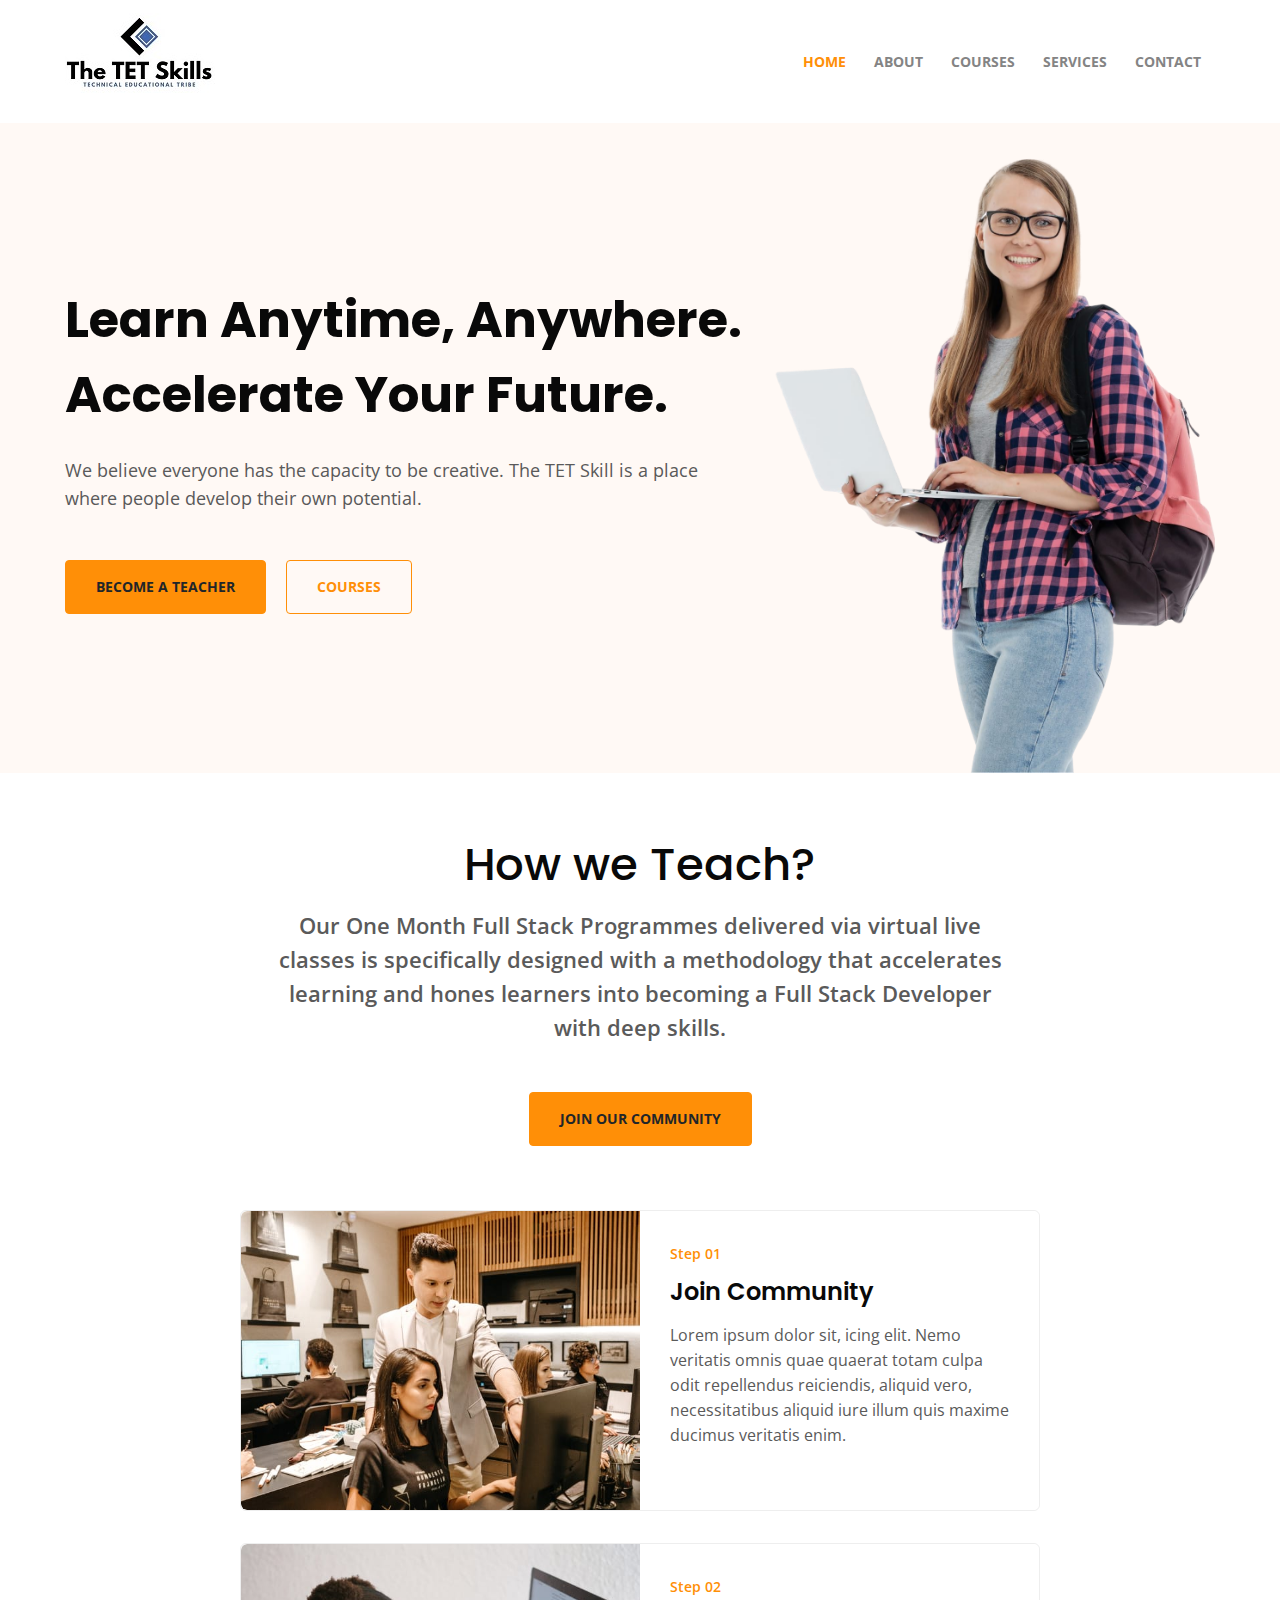
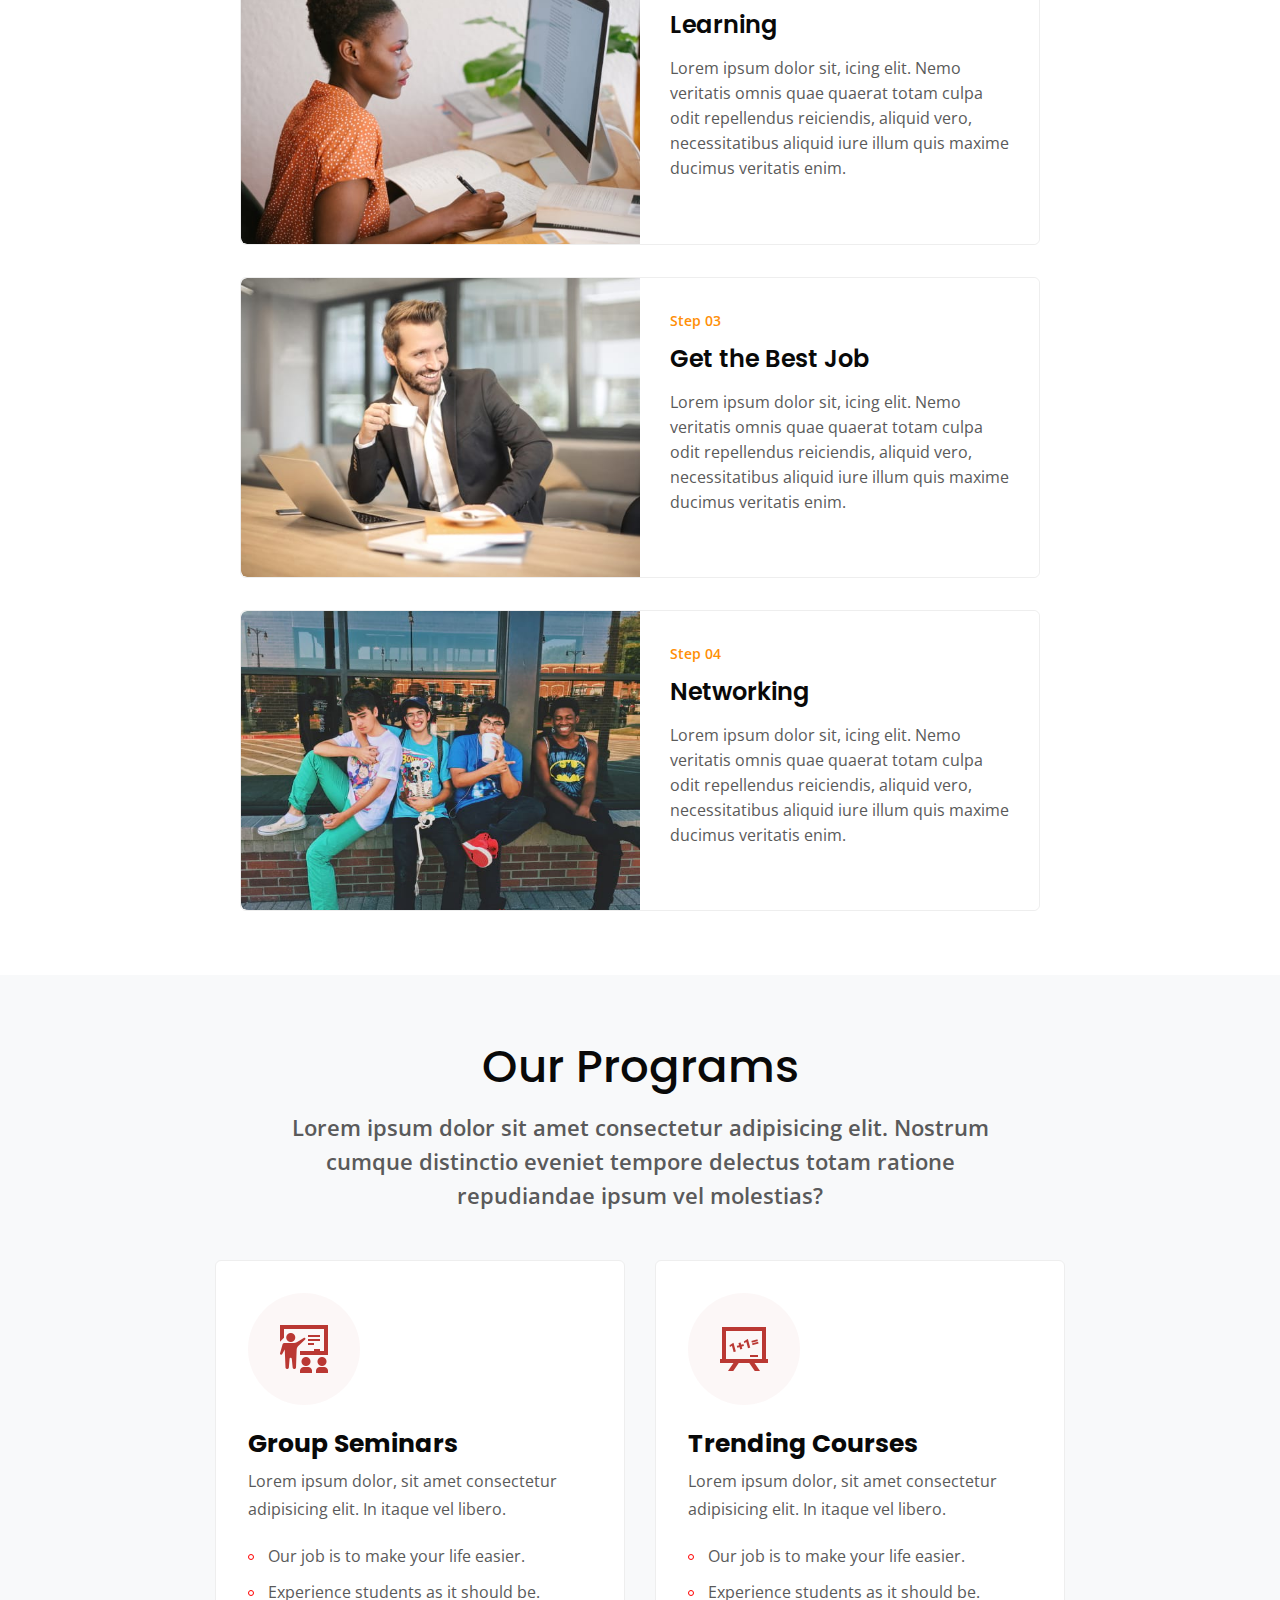
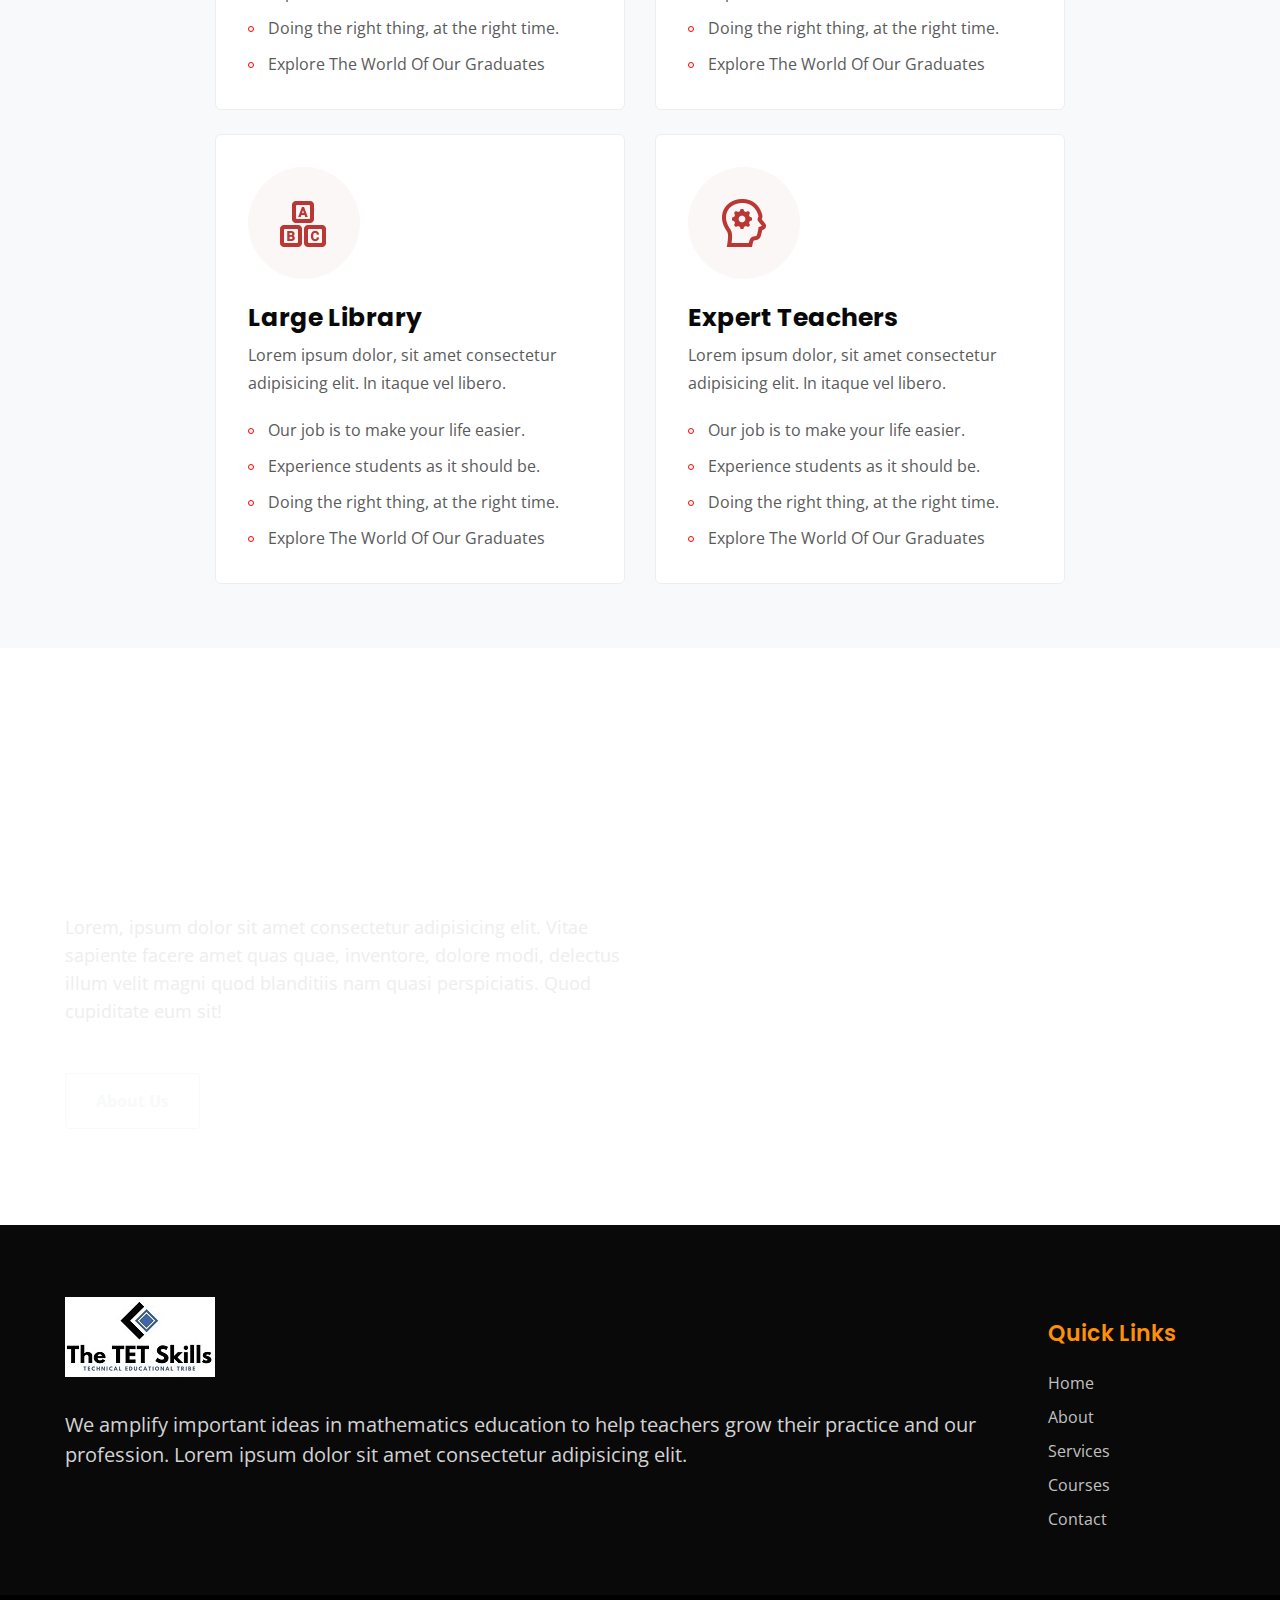
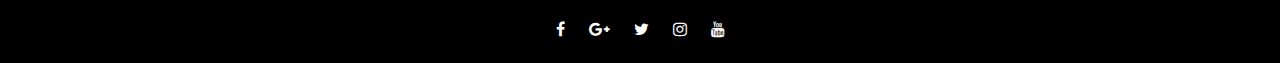
==== index.html @ 3fc4f27d "firstcommit" ====
<!--
Author: W3layouts
Author URL: http://w3layouts.com
-->
<!doctype html>
<html lang="en">
  <head>
    <!-- Required meta tags -->
    <meta charset="utf-8">
    <meta name="viewport" content="width=device-width, initial-scale=1, shrink-to-fit=no">

    <title>Skill an Education Category Bootstrap Responsive Website Template - Home :: W3Layouts</title>

    <!-- Google fonts -->
    <link href="//fonts.googleapis.com/css?family=Poppins:100,200,300,400,500,600,700,800,900&display=swap" rel="stylesheet">
    <link href="//fonts.googleapis.com/css?family=Open+Sans:300,400,600,700,800&display=swap" rel="stylesheet">

    <!-- Template CSS -->
    <link rel="stylesheet" href="assets/css/style-starter.css">
  </head>
  <body>
<!-- header -->
<header class="w3l-header">
	<div class="hero-header-11">
		<div class="hero-header-11-content">
			<div class="container">
				<nav class="navbar navbar-expand-lg navbar-light py-md-2 py-0 px-0">
					<a class="navbar-brand" href="index.html"><img src="assets/images/WhatsApp Image 2021-05-03 at 10.14.36 PM.jpeg" /></a>
					<!-- if logo is image enable this   
				<a class="navbar-brand" href="#index.html">
						<img src="image-path" alt="Your logo" title="Your logo" style="height:35px;" />
				</a> -->
					<button class="navbar-toggler collapsed" type="button" data-toggle="collapse" data-target="#navbarSupportedContent"
						aria-controls="navbarSupportedContent" aria-expanded="false" aria-label="Toggle navigation">
						<span class="navbar-toggler-icon fa icon-expand fa-bars"></span>
						<span class="navbar-toggler-icon fa icon-close fa-times"></span>
					</button>

					<div class="collapse navbar-collapse" id="navbarSupportedContent">
						<ul class="navbar-nav ml-auto">
							<li class="nav-item active">
								<a class="nav-link" href="index.html">Home <span class="sr-only">(current)</span></a>
							</li>
              
							<li class="nav-item @@about-active">
								<a class="nav-link" href="about.html">About</a>
							</li>
              <li class="nav-item @@course-active">
								<a class="nav-link" href="course.html">Courses</a>
							</li>
							<li class="nav-item @@services-active">
								<a class="nav-link" href="services.html">Services</a>
							</li>
							<li class="nav-item @@contact-active">
								<a class="nav-link" href="contact.html">Contact</a>
							</li>
						</ul>
					</div>
				</nav>
			</div>
		</div>
	</div>
</header>
<!-- //header -->
 <!--  Main banner section -->
 <section class="w3l-main-banner">
   <div class="companies20-content">
     <div class="companies-wrapper">
       <div class="container">
         <div class="banner-item">
           <div class="banner-view">
             <div class="banner-info">
               <h3 class="banner-text">
                 Learn Anytime, Anywhere.<br> Accelerate Your Future.
               </h3>
               <p class="my-4 mb-sm-5">We believe everyone has the capacity to be creative. The TET Skill is a place where people develop their own potential.
               </p><br>
               <a href="contact.html" class="btn btn-primary theme-button mr-3">Become a Teacher</a>
               <a href="course.html" class="btn btn-outline-primary theme-button">Courses</a>
             </div>
           </div>
         </div>
       </div>
     </div>
   </div>
 </section>
 <!--  //Main banner section -->
<section class="w3l-index5" id="about">
  <div class="new-block py-5">
    <div class="container py-lg-3">
      <div class="header-section text-center">
        <h3>How we Teach?</h3>
        <p class="mt-3 mb-5">Our One Month Full Stack Programmes delivered via 
          virtual live classes is specifically designed with a methodology that accelerates learning and hones learners into becoming a Full Stack Developer with deep skills.</p>
        <a href="https://api.whatsapp.com/message/RNFANLZG2U4WH1" class="btn btn-primary theme-button">Join our Community</a>
      </div>
      <div class="list-single-view mt-5">
        <div class="row">
          <div class="col-md-12 mt-3">
            <div class="grids5-info">
              <a href="#url" class="d-block zoom"><img src="assets/images/p1.jpg" alt="" class="img-fluid news-image" /></a>
              <div class="blog-info">
                <p class="date">Step 01</p>
                <h4>Join Community</h4>
                <p class="blog-text">Lorem ipsum dolor sit, icing elit. Nemo veritatis omnis quae quaerat totam culpa odit repellendus
                  reiciendis, aliquid vero, necessitatibus aliquid iure illum quis maxime ducimus veritatis enim.</p>
              </div>
            </div>
          </div>
        </div>
      </div>
      <div class="list-single-view mt-3">
        <div class="row">
          <div class="col-md-12 mt-3">
            <div class="grids5-info">
              <a href="#url" class="d-block zoom"><img src="assets/images/p2.jpg" alt="" class="img-fluid news-image" /></a>
              <div class="blog-info">
                <p class="date">Step 02</p>
                <h4>Learning</h4>
                <p class="blog-text">Lorem ipsum dolor sit, icing elit. Nemo veritatis omnis quae quaerat totam culpa odit repellendus
                  reiciendis, aliquid vero, necessitatibus aliquid iure illum quis maxime ducimus veritatis enim.</p>
              </div>
            </div>
          </div>
        </div>
      </div>
      <div class="list-single-view mt-3">
        <div class="row">
          <div class="col-md-12 mt-3">
            <div class="grids5-info">
              <a href="#url" class="d-block zoom"><img src="assets/images/p3.jpg" alt="" class="img-fluid news-image" /></a>
              <div class="blog-info">
                <p class="date">Step 03</p>
                <h4>Get the Best Job</h4>
                <p class="blog-text">Lorem ipsum dolor sit, icing elit. Nemo veritatis omnis quae quaerat totam culpa odit repellendus
                  reiciendis, aliquid vero, necessitatibus aliquid iure illum quis maxime ducimus veritatis enim.</p>
              </div>
            </div>
          </div>
        </div>
      </div>
      <div class="list-single-view mt-3">
        <div class="row">
          <div class="col-md-12 mt-3">
            <div class="grids5-info">
              <a href="#url" class="d-block zoom"><img src="assets/images/p4.jpg" alt="" class="img-fluid news-image" /></a>
              <div class="blog-info">
                <p class="date">Step 04</p>
                <h4>Networking</h4>
                <p class="blog-text">Lorem ipsum dolor sit, icing elit. Nemo veritatis omnis quae quaerat totam culpa odit repellendus
                  reiciendis, aliquid vero, necessitatibus aliquid iure illum quis maxime ducimus veritatis enim.</p>
              </div>
            </div>
          </div>
        </div>
      </div>
    </div>
  </div>
</section>
<!-- stats -->
<!--section class="w3l-stats py-lg-5 py-4" id="stats">
  <div class="gallery-inner container py-md-5 py-4">
    <div class="row stats-con text-white">
      <div class="col-md-3 col-6 stats_info counter_grid">
        <span class="fa fa-smile-o"></span>
        <p class="counter">196</p>
        <h4>Complete Courses</h4>
      </div>
      <div class="col-md-3 col-6 stats_info counter_grid1">
        <span class="fa fa-graduation-cap"></span>
        <p class="counter">96</p>
        <h4>Certified Teachers</h4>
      </div>
      <div class="col-md-3 col-6 stats_info counter_grid mt-md-0 mt-5">
        <span class="fa fa-history"></span>
        <p class="counter">25</p>
        <h4>Years of Experience</h4>
      </div>
      <div class="col-md-3 col-6 stats_info counter_grid2 mt-md-0 mt-5">
        <span class="fa fa-users"></span>
        <p class="counter">890</p>
        <h4>Students Enrolled</h4>
      </div>
    </div>
  </div>
</section-->
<!-- //stats -->
<section class="w3l-index-block4">
  <div class="feature-16-main py-5">
    <div class="container py-lg-3">
      <div class="header-section text-center">
        <h3>Our Programs</h3>
        <p class="mt-3 mb-5">Lorem ipsum dolor sit amet consectetur adipisicing elit. Nostrum cumque distinctio eveniet tempore delectus
          totam ratione repudiandae ipsum vel molestias?</p>
      </div>
      <div class="features-grids">
        <div class="row">
          <div class="col-md-6">
            <div class="feature-16-gd">
              <div class="icon">
                <img src="assets/images/seminors.png" class="img-fluid" alt="" />
              </div>
              <div class="feature-16-gd-info">
                <h4 class="mt-4 mb-2">Group Seminars</h4>
                <p>Lorem ipsum dolor, sit amet consectetur adipisicing elit. In itaque vel libero.</p>
                <ul>
                  <li>Our job is to make your life easier.</li>
                  <li>Experience students as it should be.</li>
                  <li>Doing the right thing,
                    at the right time.</li>
                  <li>Explore The World Of Our Graduates</li>
                </ul>
                <!--a href="services.html" class="btn btn-primary theme-button mt-4">Learn more</a-->
              </div>
            </div>
          </div>
          <div class="col-md-6 mt-md-0 mt-4">
            <div class="feature-16-gd">
              <div class="icon">
                <img src="assets/images/course.png" class="img-fluid" alt="" />
              </div>
              <div class="feature-16-gd-info">
                <h4 class="mt-4 mb-2">Trending Courses</h4>
                <p>Lorem ipsum dolor, sit amet consectetur adipisicing elit. In itaque vel libero.</p>
                <ul>
                  <li>Our job is to make your life easier.</li>
                  <li>Experience students as it should be.</li>
                  <li>Doing the right thing,
                    at the right time.</li>
                  <li>Explore The World Of Our Graduates</li>
                </ul>
                <!--a href="services.html" class="btn btn-primary theme-button mt-4">Learn more</a-->
              </div>
            </div>
          </div>
          <div class="col-md-6 mt-4">
            <div class="feature-16-gd">
              <div class="icon">
                <img src="assets/images/library.png" class="img-fluid" alt="" />
              </div>
              <div class="feature-16-gd-info">
                <h4 class="mt-4 mb-2">Large Library</h4>
                <p>Lorem ipsum dolor, sit amet consectetur adipisicing elit. In itaque vel libero.</p>
                <ul>
                  <li>Our job is to make your life easier.</li>
                  <li>Experience students as it should be.</li>
                  <li>Doing the right thing,
                    at the right time.</li>
                  <li>Explore The World Of Our Graduates</li>
                </ul>
                <!--a href="services.html" class="btn btn-primary theme-button mt-4">Learn more</a-->
              </div>
            </div>
          </div>
          <div class="col-md-6 mt-4">
            <div class="feature-16-gd">
              <div class="icon">
                <img src="assets/images/teacher.png" class="img-fluid" alt="" />
              </div>
              <div class="feature-16-gd-info">
                <h4 class="mt-4 mb-2">Expert Teachers</h4>
                <p>Lorem ipsum dolor, sit amet consectetur adipisicing elit. In itaque vel libero.</p>
                <ul>
                  <li>Our job is to make your life easier.</li>
                  <li>Experience students as it should be.</li>
                  <li>Doing the right thing,
                    at the right time.</li>
                  <li>Explore The World Of Our Graduates</li>
                </ul>
                <!--a href="services.html" class="btn btn-primary theme-button mt-4">Learn more</a-->
              </div>
            </div>
          </div>
        </div>
      </div>     
    </div>
    
  </div>
  
</section> 
<!-- //subscribe -->
<section class="w3l-get-started">
  <div class="new-block top-bottom">
    <div class="container">
      <div class="middle-section">
        <div class="section-width">
          <h2>Start your Business today with this professional template.</h2>
        </div>
        <div class="link-list-menu">
            <p class="mb-5">Lorem, ipsum dolor sit amet consectetur adipisicing elit. Vitae sapiente facere amet quas quae, inventore, dolore modi, delectus illum velit magni quod blanditiis nam quasi perspiciatis. Quod cupiditate eum sit!</p>
            <a href="about.html" class="btn btn-outline-light btn-more">About Us</a>
        </div>
      </div>
    </div>
  </div>
  </section>
<!--<section class="w3l-testimonials" id="testimonials">
  <div class="testimonials py-5">
    <div class="container py-lg-5">
      <div class="header-section text-center">
        <h3>What our Student Saying</h3>
      </div>
      <div class="row mt-4">
        <div class="col-md-10 mx-auto">
          <div class="owl-one owl-carousel owl-theme">
            <div class="item">
              <div class="slider-info mt-lg-4 mt-3">
                <div class="img-circle">
                  <img src="assets/images/student1.jpg" class="img-fluid testimonial-img" alt="client image">
                </div>
                <div class="message">
                  <span class="fa fa-quote-left" aria-hidden="true"></span>
                  <p>Lorem ipsum dolor sit amet consectetur adipisicing elit. Ea sit id accusantium
                    officia quod quasi necessitatibus perspiciatis Harum error provident
                    quibusdam tenetur.</p>
                  <div class="name mt-4">
                    <h4>Adam Ster</h4>
                    <p>Designation goes here</p>
                  </div>
                </div>
              </div>
            </div>
            <div class="item">
              <div class="slider-info mt-lg-4 mt-3">
                <div class="img-circle">
                  <img src="assets/images/student2.jpg" class="img-fluid testimonial-img" alt="client image">
                </div>
                <div class="message">
                  <span class="fa fa-quote-left" aria-hidden="true"></span>
                  <p>Lorem ipsum dolor sit amet consectetur adipisicing elit. Ea sit id accusantium
                    officia quod quasi necessitatibus perspiciatis Harum error provident
                    quibusdam tenetur.</p>
                  <div class="name mt-4">
                    <h4>Dennis Jack</h4>
                    <p>Designation goes here</p>
                  </div>
                </div>
            </div>
            </div>
            <div class="item">
              <div class="slider-info mt-lg-4 mt-3">
                <div class="img-circle">
                  <img src="assets/images/student3.jpg" class="img-fluid testimonial-img" alt="client image">
                </div>
                <div class="message">
                  <span class="fa fa-quote-left" aria-hidden="true"></span>
                  <p>Lorem ipsum dolor sit amet consectetur adipisicing elit. Ea sit id accusantium
                    officia quod quasi necessitatibus perspiciatis Harum error provident
                    quibusdam tenetur.</p>
                  <div class="name mt-4">
                    <h4>Camillae</h4>
                    <p>Designation goes here</p>
                  </div>
                </div>
              </div>
            </div>
            <div class="item">
              <div class="slider-info mt-lg-4 mt-3">
                <div class="img-circle">
                  <img src="assets/images/student4.jpg" class="img-fluid testimonial-img" alt="client image">
                </div>
                <div class="message">
                  <span class="fa fa-quote-left" aria-hidden="true"></span>
                  <p>Lorem ipsum dolor sit amet consectetur adipisicing elit. Ea sit id accusantium
                    officia quod quasi necessitatibus perspiciatis Harum error provident
                    quibusdam tenetur.</p>
                  <div class="name mt-4">
                    <h4>Charlotte</h4>
                    <p>Designation goes here</p>
                  </div>
                </div>
              </div>
            </div>
          </div>
        </div>
      </div>
    </div>
  </div>
</section>
<div class="w3l-faq-block py-5">
  <div class="container py-lg-5">
    <div class="header-section mb-4">
      <h3>FAQ</h3>
    </div>
    <div class="row">
      <div class="col-md-4">
        <div class="list-group" id="list-tab" role="tablist">
          <a class="list-group-item list-group-item-action active" id="list-home-list" data-toggle="list" href="#list-home" role="tab"
            aria-controls="home">Teaching</a>
          <a class="list-group-item list-group-item-action" id="list-profile-list" data-toggle="list" href="#list-profile" role="tab"
            aria-controls="profile">Courses</a>
          <a class="list-group-item list-group-item-action" id="list-messages-list" data-toggle="list" href="#list-messages" role="tab"
            aria-controls="messages">Programs</a>
        </div>
      </div>
      <div class="col-md-8 mt-md-0 mt-5">
        <div class="tab-content" id="nav-tabContent">
          <div class="tab-pane fade show active" id="list-home" role="tabpanel" aria-labelledby="list-home-list">
            <section class="w3l-faq" id="faq">
              <div class="faq-page">
                <ul>
                  <li>
                    <input type="checkbox" checked>
                    <i></i>
                    <h2>We denounce with righteous?</h2>
                    <p>Lorem ipsum dolor, sit amet consectetur adipisicing elit. Voluptates amet earum velit nobis aliquam
                      laboriosam nihil debitis facere voluptatibus consectetur quae quasi fuga, ad corrupti libero omnis sapiente
                      non assumenda excepturi aperiam iste minima autem.</p>
                  </li>
                  <li>
                    <input type="checkbox" checked>
                    <i></i>
                    <h2>At vero eos iusto odio ducimus qui?</h2>
                    <p>Lorem ipsum dolor, sit amet consectetur adipisicing elit. Voluptates amet earum velit nobis aliquam
                      laboriosam nihil quasi fuga, ad corrupti libero omnis sapiente
                      non assumenda excepturi aperiam animi vitae eos nisi laudantium. Tempore reiciendis ipsam culpa, qui
                      voluptates eveniet, incidunt officiis eaque iste minima autem.</p>
                  </li>
                  <li>
                    <input type="checkbox" checked>
                    <i></i>
                    <h2>But I must explain to you how all this idea?</h2>
                    <p>Lorem ipsum dolor, sit amet consectetur adipisicing elit. Voluptates amet earum velit nobis aliquam
                      laboriosam nihil debitis autem.</p>
                  </li>
                  <li>
                    <input type="checkbox" checked>
                    <i></i>
                    <h2>Sed ut perspiciatis unde omnis?</h2>
                    <p>Sit amet consectetur adipisicing elit. Voluptates amet earum velit nobis aliquam
                      laboriosam nihil debitis animi vitae eos nisi laudantium. Tempore reiciendis ipsam culpa, qui
                      voluptates eveniet, incidunt officiis eaque iste minima autem.</p>
                  </li>
                  <li>
                    <input type="checkbox" checked>
                    <i></i>
                    <h2>The standard chunk of Lorem Ipsum used since the 1500s?</h2>
                    <p>Consectetur quae quasi fuga, ad corrupti libero omnis sapiente
                      non assumenda excepturi aperiam animi vitae eos nisi laudantium. Tempore reiciendis ipsam culpa, qui
                      voluptates eveniet, incidunt officiis eaque iste minima autem.</p>
                  </li>
                  <li>
                    <input type="checkbox" checked>
                    <i></i>
                    <h2>There are many variations of passages but the majority?</h2>
                    <p>Voluptates amet earum velit nobis aliquam
                      laboriosam nihil debitis facere voluptatibus consectetur quae quasi fuga, ad corrupti libero omnis sapiente
                      non assumenda, incidunt officiis eaque iste minima autem.</p>
                  </li>
                  <li>
                    <input type="checkbox" checked>
                    <i></i>
                    <h2>But I must explain to you how all this idea?</h2>
                    <p>Lorem ipsum dolor, sit amet consectetur adipisicing elit. Voluptates amet earum velit nobis aliquam
                      laboriosam nihil debitis autem.</p>
                  </li>
                  <li>
                    <input type="checkbox" checked>
                    <i></i>
                    <h2>Sed ut perspiciatis unde omnis?</h2>
                    <p>Sit amet consectetur adipisicing elit. Voluptates amet earum velit nobis aliquam
                      laboriosam nihil debitis animi vitae eos nisi laudantium. Tempore reiciendis ipsam culpa, qui
                      voluptates eveniet, incidunt officiis eaque iste minima autem.</p>
                  </li>
                </ul>
              </div>
            </section>
          </div>
          <div class="tab-pane fade" id="list-profile" role="tabpanel" aria-labelledby="list-profile-list">
            <section class="w3l-faq" id="faq">
              <div class="faq-page">
                <ul>
                  <li>
                    <input type="checkbox" checked>
                    <i></i>
                    <h2>But I must explain to you how all this idea?</h2>
                    <p>Lorem ipsum dolor, sit amet consectetur adipisicing elit. Voluptates amet earum velit nobis aliquam
                      laboriosam nihil debitis autem.</p>
                  </li>
                  <li>
                    <input type="checkbox" checked>
                    <i></i>
                    <h2>At vero eos iusto odio ducimus qui?</h2>
                    <p>Lorem ipsum dolor, sit amet consectetur adipisicing elit. Voluptates amet earum velit nobis aliquam
                      laboriosam nihil quasi fuga, ad corrupti libero omnis sapiente
                      non assumenda excepturi aperiam animi vitae eos nisi laudantium. Tempore reiciendis ipsam culpa, qui
                      voluptates eveniet, incidunt officiis eaque iste minima autem.</p>
                  </li>
                  <li>
                    <input type="checkbox" checked>
                    <i></i>
                    <h2>Sed ut perspiciatis unde omnis?</h2>
                    <p>Sit amet consectetur adipisicing elit. Voluptates amet earum velit nobis aliquam
                      laboriosam nihil debitis animi vitae eos nisi laudantium. Tempore reiciendis ipsam culpa, qui
                      voluptates eveniet, incidunt officiis eaque iste minima autem.</p>
                  </li>
                  <li>
                    <input type="checkbox" checked>
                    <i></i>
                    <h2>The standard chunk of Lorem Ipsum used since the 1500s?</h2>
                    <p>Consectetur quae quasi fuga, ad corrupti libero omnis sapiente
                      non assumenda excepturi aperiam animi vitae eos nisi laudantium. Tempore reiciendis ipsam culpa, qui
                      voluptates eveniet, incidunt officiis eaque iste minima autem.</p>
                  </li>
                  <li>
                    <input type="checkbox" checked>
                    <i></i>
                    <h2>We denounce with righteous?</h2>
                    <p>Lorem ipsum dolor, sit amet consectetur adipisicing elit. Voluptates amet earum velit nobis aliquam
                      laboriosam nihil debitis facere voluptatibus consectetur quae quasi fuga, ad corrupti libero omnis sapiente
                      non assumenda excepturi aperiam iste minima autem.</p>
                  </li>
                  <li>
                    <input type="checkbox" checked>
                    <i></i>
                    <h2>But I must explain to you how all this idea?</h2>
                    <p>Lorem ipsum dolor, sit amet consectetur adipisicing elit. Voluptates amet earum velit nobis aliquam
                      laboriosam nihil debitis autem.</p>
                  </li>
                  <li>
                    <input type="checkbox" checked>
                    <i></i>
                    <h2>At vero eos iusto odio ducimus qui?</h2>
                    <p>Lorem ipsum dolor, sit amet consectetur adipisicing elit. Voluptates amet earum velit nobis aliquam
                      laboriosam nihil quasi fuga, ad corrupti libero omnis sapiente
                      non assumenda excepturi aperiam animi vitae eos nisi laudantium. Tempore reiciendis ipsam culpa, qui
                      voluptates eveniet, incidunt officiis eaque iste minima autem.</p>
                  </li>
                  <li>
                    <input type="checkbox" checked>
                    <i></i>
                    <h2>There are many variations of passages but the majority?</h2>
                    <p>Voluptates amet earum velit nobis aliquam
                      laboriosam nihil debitis facere voluptatibus consectetur quae quasi fuga, ad corrupti libero omnis sapiente
                      non assumenda, incidunt officiis eaque iste minima autem.</p>
                  </li>
                </ul>
              </div>
            </section>
          </div>
          <div class="tab-pane fade" id="list-messages" role="tabpanel" aria-labelledby="list-messages-list">
            <section class="w3l-faq" id="faq">
              <div class="faq-page">
                <ul>
                  <li>
                    <input type="checkbox" checked>
                    <i></i>
                    <h2>We denounce with righteous?</h2>
                    <p>Lorem ipsum dolor, sit amet consectetur adipisicing elit. Voluptates amet earum velit nobis aliquam
                      laboriosam nihil debitis facere voluptatibus consectetur quae quasi fuga, ad corrupti libero omnis sapiente
                      non assumenda excepturi aperiam iste minima autem.</p>
                  </li>
                  <li>
                    <input type="checkbox" checked>
                    <i></i>
                    <h2>At vero eos iusto odio ducimus qui?</h2>
                    <p>Lorem ipsum dolor, sit amet consectetur adipisicing elit. Voluptates amet earum velit nobis aliquam
                      laboriosam nihil quasi fuga, ad corrupti libero omnis sapiente
                      non assumenda excepturi aperiam animi vitae eos nisi laudantium. Tempore reiciendis ipsam culpa, qui
                      voluptates eveniet, incidunt officiis eaque iste minima autem.</p>
                  </li>
                  <li>
                    <input type="checkbox" checked>
                    <i></i>
                    <h2>But I must explain to you how all this idea?</h2>
                    <p>Lorem ipsum dolor, sit amet consectetur adipisicing elit. Voluptates amet earum velit nobis aliquam
                      laboriosam nihil debitis autem.</p>
                  </li>
                  <li>
                    <input type="checkbox" checked>
                    <i></i>
                    <h2>Sed ut perspiciatis unde omnis?</h2>
                    <p>Sit amet consectetur adipisicing elit. Voluptates amet earum velit nobis aliquam
                      laboriosam nihil debitis animi vitae eos nisi laudantium. Tempore reiciendis ipsam culpa, qui
                      voluptates eveniet, incidunt officiis eaque iste minima autem.</p>
                  </li>
                  <li>
                    <input type="checkbox" checked>
                    <i></i>
                    <h2>The standard chunk of Lorem Ipsum used since the 1500s?</h2>
                    <p>Consectetur quae quasi fuga, ad corrupti libero omnis sapiente
                      non assumenda excepturi aperiam animi vitae eos nisi laudantium. Tempore reiciendis ipsam culpa, qui
                      voluptates eveniet, incidunt officiis eaque iste minima autem.</p>
                  </li>
                  <li>
                    <input type="checkbox" checked>
                    <i></i>
                    <h2>There are many variations of passages but the majority?</h2>
                    <p>Voluptates amet earum velit nobis aliquam
                      laboriosam nihil debitis facere voluptatibus consectetur quae quasi fuga, ad corrupti libero omnis sapiente
                      non assumenda, incidunt officiis eaque iste minima autem.</p>
                  </li>
                  <li>
                    <input type="checkbox" checked>
                    <i></i>
                    <h2>But I must explain to you how all this idea?</h2>
                    <p>Lorem ipsum dolor, sit amet consectetur adipisicing elit. Voluptates amet earum velit nobis aliquam
                      laboriosam nihil debitis autem.</p>
                  </li>
                  <li>
                    <input type="checkbox" checked>
                    <i></i>
                    <h2>perspiciatis unde omnis?</h2>
                    <p>Sit amet consectetur adipisicing elit. Voluptates amet earum velit nobis aliquam
                      laboriosam nihil debitis animi vitae eos nisi laudantium. Tempore reiciendis ipsam culpa, qui
                      voluptates eveniet, incidunt officiis eaque iste minima autem.</p>
                  </li>
                </ul>
              </div>
            </section>
          </div>
        </div>
      </div>
    </div>
  </div>

</div>-->
<!--<section class="w3l-subscribe">
  <div class="subscription-infhny">
    <div class="container-fluid">
      <div class="subscription-grids row">
        <div class="subscription-right form-right-inf col-lg-6 p-md-5 p-4">
          <div class="px-lg-6 py-md-0 py-3">
            <div class="header-section">
              <h3>Join us for FREE to get instant <span>updates!</span></h3>
              
            </div>
            <a href="https://FB.com/" class="btn btn-primary theme-button">Join our Community</a>
            
          

            <form action="#" method="post" class="signin-form mt-lg-5 mt-4">
              <div class="forms-gds">
                <div class="form-input">
                  <input type="email" name="" placeholder="Your email here" required="">
                </div>
                <div href="https://FB.com/" class="btn btn-primary theme-button">Subscribe</button></div>
              </div>
            </form>
          </div>
        </div>
        <div class="subscription-left forms-25-info col-lg-6 ">

        </div>
      </div>
    </div>
</section>-->
   <!-- footer -->
   <footer class="w3l-footer-29-main" id="footer">
     <div class="footer-29 py-5">
       <div class="container pb-lg-3">
         <div class="row footer-top-29">
           <div class="col-lg-10 col-md-6 footer-list-29 footer-1 mt-md-4">
             <a class="footer-logo mb-md-3 mb-2" href="#url"><img src="assets/images/WhatsApp Image 2021-05-03 at 10.14.36 PM.jpeg" alt="" /></a>
             <p>We amplify important ideas in mathematics education to help teachers grow their practice and our profession. Lorem ipsum dolor sit
               amet consectetur adipisicing elit.</p>
           </div>
           <!--div class="col-lg-2 col-md-6 footer-list-29 footer-2 mt-5">
            <h6 class="footer-title-29">Explore More</h6>
             <ul>
               <li><a href="#gallery.html">Gallery</a></li>
               <li><a href="#courses.html">Courses</a></li>
               <li><a href="#landing-single.html">Landing Page</a></li>
               <li><a href="#signup.html">Apply Now</a></li>
               <li><a href="contact.html">Buy Course Online</a></li>
             </ul>
            </div>
           <div class="col-lg-4 col-md-6 footer-list-29 footer-3 mt-5">
             <div class="properties">
               <h6 class="footer-title-29">Recent Post</h6>
               <a class="d-grid twitter-feed" href="#blog-single.html">
                 <img src="assets/images/g1.jpg" class="img-fluid rounded" alt="">
                 <p>How to get Programming language Cartification in 45 days.</p>
               </a>
               <a class="d-grid twitter-feed" href="#blog-single.html">
                 <img src="assets/images/g2.jpg" class="img-fluid rounded" alt="">
                 <p>Top class learning from anywhere Lorem ipsum dolor sit amet.</p>
               </a>
               <a class="d-grid twitter-feed" href="#blog-single.html">
                 <img src="assets/images/g3.jpg" class="img-fluid rounded" alt="">
                 <p>Improving lives through learning Lorem ipsum dolor sit amet.</p>
               </a>
             </div>
           </div-->
           <div class="col-lg-2 col-md-6 footer-list-29 footer-4 mt-5">
            <h6 class="footer-title-29">Quick Links</h6>
             <ul>
               <li><a href="index.html">Home</a></li>
               <li><a href="about.html">About</a></li>
               <li><a href="services.html">Services</a></li>
               <li><a href="course.html"> Courses</a></li>
               <li><a href="contact.html">Contact</a></li>
             </ul>
           </div>
         </div>
       </div>
     </div>
     <div id="footers14-block" class="py-3">
       <div class="container">
         <div class="footers14-bottom text-center">
           <div class="social">
             <a href="#facebook" class="facebook"><span class="fa fa-facebook" aria-hidden="true"></span></a>
             <a href="#google" class="google"><span class="fa fa-google-plus" aria-hidden="true"></span></a>
             <a href="#twitter" class="twitter"><span class="fa fa-twitter" aria-hidden="true"></span></a>
             <a href="#instagram" class="instagram"><span class="fa fa-instagram" aria-hidden="true"></span></a>
             <a href="#youtube" class="youtube"><span class="fa fa-youtube" aria-hidden="true"></span></a>
           </div>
           <!--<div class="copyright mt-1">
             <p>&copy; 2020 Skill. All Rights Reserved | Design by <a href="https://w3layouts.com/">W3Layouts</a></p>
           </div>-->
         </div>
       </div>
     </div>

     <!-- move top -->
     <button onclick="topFunction()" id="movetop" title="Go to top">
       <span class="fa fa-angle-up" aria-hidden="true"></span>
     </button>
     <script>
       // When the user scrolls down 20px from the top of the document, show the button
       window.onscroll = function () {
         scrollFunction()
       };

       function scrollFunction() {
         if (document.body.scrollTop > 20 || document.documentElement.scrollTop > 20) {
           document.getElementById("movetop").style.display = "block";
         } else {
           document.getElementById("movetop").style.display = "none";
         }
       }

       // When the user clicks on the button, scroll to the top of the document
       function topFunction() {
         document.body.scrollTop = 0;
         document.documentElement.scrollTop = 0;
       }
     </script>
     <!-- /move top -->

   </footer>
   <!-- Footer -->

   <!-- jQuery and Bootstrap JS -->
   <script src="assets/js/jquery-3.3.1.min.js"></script>
   <script src="assets/js/bootstrap.min.js"></script>

   <!-- Template JavaScript -->

   <!-- stats number counter-->
   <script src="assets/js/jquery.waypoints.min.js"></script>
   <script src="assets/js/jquery.countup.js"></script>
   <script>
     $('.counter').countUp();
   </script>
   <!-- //stats number counter -->


   <!-- testimonials owlcarousel -->
   <script src="assets/js/owl.carousel.js"></script>

   <!-- script for owlcarousel -->
   <script>
     $(document).ready(function () {
       $('.owl-one').owlCarousel({
         loop: true,
         margin: 0,
         nav: false,
         responsiveClass: true,
         autoplay: false,
         autoplayTimeout: 5000,
         autoplaySpeed: 1000,
         autoplayHoverPause: false,
         responsive: {
           0: {
             items: 1,
             nav: false
           },
           480: {
             items: 1,
             nav: false
           },
           667: {
             items: 1,
             nav: false
           },
           1000: {
             items: 1,
             nav: false
           }
         }
       })
     })
   </script>
   <!-- //script for owlcarousel -->
   <!-- //testimonials owlcarousel -->

   <!-- script for courses -->
   <script>
     $(document).ready(function () {
       $('.owl-two').owlCarousel({
         loop: true,
         margin: 30,
         nav: false,
         responsiveClass: true,
         autoplay: false,
         autoplayTimeout: 5000,
         autoplaySpeed: 1000,
         autoplayHoverPause: false,
         responsive: {
           0: {
             items: 1,
             nav: false
           },
           480: {
             items: 1,
             nav: false
           },
           667: {
             items: 2,
             nav: false
           },
           1000: {
             items: 3,
             nav: false
           }
         }
       })
     })
   </script>
   <!-- //script for courses -->

   <!-- disable body scroll which navbar is in active -->
   <script>
     $(function () {
       $('.navbar-toggler').click(function () {
         $('body').toggleClass('noscroll');
       })
     });
   </script>
   <!-- disable body scroll which navbar is in active -->

   </body>

   </html>
---- assets/css/style-starter.css ----
/* 
Author: W3layouts
Author URL: http://w3layouts.com
 */
@charset "UTF-8";
/*!
 *  Font Awesome 4.7.0 by @davegandy - http://fontawesome.io - @fontawesome
 *  License - http://fontawesome.io/license (Font: SIL OFL 1.1, CSS: MIT License)
 */
/* FONT PATH
 * -------------------------- */
 
@font-face {
  font-family: 'FontAwesome';
  src: url("../fonts/fontawesome-webfont.eot?v=4.7.0");
  src: url("../fonts/fontawesome-webfont.eot?#iefix&v=4.7.0") format("embedded-opentype"), url("../fonts/fontawesome-webfont.woff2?v=4.7.0") format("woff2"), url("../fonts/fontawesome-webfont.woff?v=4.7.0") format("woff"), url("../fonts/fontawesome-webfont.ttf?v=4.7.0") format("truetype"), url("../fonts/fontawesome-webfont.svg?v=4.7.0#fontawesomeregular") format("svg");
  font-weight: normal;
  font-style: normal; }

.fa {
  display: inline-block;
  font: normal normal normal 14px/1 FontAwesome;
  font-size: inherit;
  text-rendering: auto;
  -webkit-font-smoothing: antialiased;
  -moz-osx-font-smoothing: grayscale; }

/* makes the font 33% larger relative to the icon container */
.fa-lg {
  font-size: 1.33333em;
  line-height: 0.75em;
  vertical-align: -15%; }

.fa-2x {
  font-size: 2em; }

.fa-3x {
  font-size: 3em; }

.fa-4x {
  font-size: 4em; }

.fa-5x {
  font-size: 5em; }

.fa-fw {
  width: 1.28571em;
  text-align: center; }

.fa-ul {
  padding-left: 0;
  margin-left: 2.14286em;
  list-style-type: none; }
  .fa-ul > li {
    position: relative; }

.fa-li {
  position: absolute;
  left: -2.14286em;
  width: 2.14286em;
  top: 0.14286em;
  text-align: center; }
  .fa-li.fa-lg {
    left: -1.85714em; }

.fa-border {
  padding: .2em .25em .15em;
  border: solid 0.08em #eee;
  border-radius: .1em; }

.fa-pull-left {
  float: left; }

.fa-pull-right {
  float: right; }

.fa.fa-pull-left {
  margin-right: .3em; }

.fa.fa-pull-right {
  margin-left: .3em; }

/* Deprecated as of 4.4.0 */
.pull-right {
  float: right; }

.pull-left {
  float: left; }

.fa.pull-left {
  margin-right: .3em; }

.fa.pull-right {
  margin-left: .3em; }

.fa-spin {
  -webkit-animation: fa-spin 2s infinite linear;
  animation: fa-spin 2s infinite linear; }

.fa-pulse {
  -webkit-animation: fa-spin 1s infinite steps(8);
  animation: fa-spin 1s infinite steps(8); }

@-webkit-keyframes fa-spin {
  0% {
    transform: rotate(0deg); }
  100% {
    transform: rotate(359deg); } }

@keyframes fa-spin {
  0% {
    transform: rotate(0deg); }
  100% {
    transform: rotate(359deg); } }

.fa-rotate-90 {
  -ms-filter: "progid:DXImageTransform.Microsoft.BasicImage(rotation=1)";
  transform: rotate(90deg); }

.fa-rotate-180 {
  -ms-filter: "progid:DXImageTransform.Microsoft.BasicImage(rotation=2)";
  transform: rotate(180deg); }

.fa-rotate-270 {
  -ms-filter: "progid:DXImageTransform.Microsoft.BasicImage(rotation=3)";
  transform: rotate(270deg); }

.fa-flip-horizontal {
  -ms-filter: "progid:DXImageTransform.Microsoft.BasicImage(rotation=0, mirror=1)";
  transform: scale(-1, 1); }

.fa-flip-vertical {
  -ms-filter: "progid:DXImageTransform.Microsoft.BasicImage(rotation=2, mirror=1)";
  transform: scale(1, -1); }

:root .fa-rotate-90,
:root .fa-rotate-180,
:root .fa-rotate-270,
:root .fa-flip-horizontal,
:root .fa-flip-vertical {
  -webkit-filter: none;
          filter: none; }

.fa-stack {
  position: relative;
  display: inline-block;
  width: 2em;
  height: 2em;
  line-height: 2em;
  vertical-align: middle; }

.fa-stack-1x, .fa-stack-2x {
  position: absolute;
  left: 0;
  width: 100%;
  text-align: center; }

.fa-stack-1x {
  line-height: inherit; }

.fa-stack-2x {
  font-size: 2em; }

.fa-inverse {
  color: #fff; }

/* Font Awesome uses the Unicode Private Use Area (PUA) to ensure screen
   readers do not read off random characters that represent icons */
.fa-glass:before {
  content: ""; }

.fa-music:before {
  content: ""; }

.fa-search:before {
  content: ""; }

.fa-envelope-o:before {
  content: ""; }

.fa-heart:before {
  content: ""; }

.fa-star:before {
  content: ""; }

.fa-star-o:before {
  content: ""; }

.fa-user:before {
  content: ""; }

.fa-film:before {
  content: ""; }

.fa-th-large:before {
  content: ""; }

.fa-th:before {
  content: ""; }

.fa-th-list:before {
  content: ""; }

.fa-check:before {
  content: ""; }

.fa-remove:before,
.fa-close:before,
.fa-times:before {
  content: ""; }

.fa-search-plus:before {
  content: ""; }

.fa-search-minus:before {
  content: ""; }

.fa-power-off:before {
  content: ""; }

.fa-signal:before {
  content: ""; }

.fa-gear:before,
.fa-cog:before {
  content: ""; }

.fa-trash-o:before {
  content: ""; }

.fa-home:before {
  content: ""; }

.fa-file-o:before {
  content: ""; }

.fa-clock-o:before {
  content: ""; }

.fa-road:before {
  content: ""; }

.fa-download:before {
  content: ""; }

.fa-arrow-circle-o-down:before {
  content: ""; }

.fa-arrow-circle-o-up:before {
  content: ""; }

.fa-inbox:before {
  content: ""; }

.fa-play-circle-o:before {
  content: ""; }

.fa-rotate-right:before,
.fa-repeat:before {
  content: ""; }

.fa-refresh:before {
  content: ""; }

.fa-list-alt:before {
  content: ""; }

.fa-lock:before {
  content: ""; }

.fa-flag:before {
  content: ""; }

.fa-headphones:before {
  content: ""; }

.fa-volume-off:before {
  content: ""; }

.fa-volume-down:before {
  content: ""; }

.fa-volume-up:before {
  content: ""; }

.fa-qrcode:before {
  content: ""; }

.fa-barcode:before {
  content: ""; }

.fa-tag:before {
  content: ""; }

.fa-tags:before {
  content: ""; }

.fa-book:before {
  content: ""; }

.fa-bookmark:before {
  content: ""; }

.fa-print:before {
  content: ""; }

.fa-camera:before {
  content: ""; }

.fa-font:before {
  content: ""; }

.fa-bold:before {
  content: ""; }

.fa-italic:before {
  content: ""; }

.fa-text-height:before {
  content: ""; }

.fa-text-width:before {
  content: ""; }

.fa-align-left:before {
  content: ""; }

.fa-align-center:before {
  content: ""; }

.fa-align-right:before {
  content: ""; }

.fa-align-justify:before {
  content: ""; }

.fa-list:before {
  content: ""; }

.fa-dedent:before,
.fa-outdent:before {
  content: ""; }

.fa-indent:before {
  content: ""; }

.fa-video-camera:before {
  content: ""; }

.fa-photo:before,
.fa-image:before,
.fa-picture-o:before {
  content: ""; }

.fa-pencil:before {
  content: ""; }

.fa-map-marker:before {
  content: ""; }

.fa-adjust:before {
  content: ""; }

.fa-tint:before {
  content: ""; }

.fa-edit:before,
.fa-pencil-square-o:before {
  content: ""; }

.fa-share-square-o:before {
  content: ""; }

.fa-check-square-o:before {
  content: ""; }

.fa-arrows:before {
  content: ""; }

.fa-step-backward:before {
  content: ""; }

.fa-fast-backward:before {
  content: ""; }

.fa-backward:before {
  content: ""; }

.fa-play:before {
  content: ""; }

.fa-pause:before {
  content: ""; }

.fa-stop:before {
  content: ""; }

.fa-forward:before {
  content: ""; }

.fa-fast-forward:before {
  content: ""; }

.fa-step-forward:before {
  content: ""; }

.fa-eject:before {
  content: ""; }

.fa-chevron-left:before {
  content: ""; }

.fa-chevron-right:before {
  content: ""; }

.fa-plus-circle:before {
  content: ""; }

.fa-minus-circle:before {
  content: ""; }

.fa-times-circle:before {
  content: ""; }

.fa-check-circle:before {
  content: ""; }

.fa-question-circle:before {
  content: ""; }

.fa-info-circle:before {
  content: ""; }

.fa-crosshairs:before {
  content: ""; }

.fa-times-circle-o:before {
  content: ""; }

.fa-check-circle-o:before {
  content: ""; }

.fa-ban:before {
  content: ""; }

.fa-arrow-left:before {
  content: ""; }

.fa-arrow-right:before {
  content: ""; }

.fa-arrow-up:before {
  content: ""; }

.fa-arrow-down:before {
  content: ""; }

.fa-mail-forward:before,
.fa-share:before {
  content: ""; }

.fa-expand:before {
  content: ""; }

.fa-compress:before {
  content: ""; }

.fa-plus:before {
  content: ""; }

.fa-minus:before {
  content: ""; }

.fa-asterisk:before {
  content: ""; }

.fa-exclamation-circle:before {
  content: ""; }

.fa-gift:before {
  content: ""; }

.fa-leaf:before {
  content: ""; }

.fa-fire:before {
  content: ""; }

.fa-eye:before {
  content: ""; }

.fa-eye-slash:before {
  content: ""; }

.fa-warning:before,
.fa-exclamation-triangle:before {
  content: ""; }

.fa-plane:before {
  content: ""; }

.fa-calendar:before {
  content: ""; }

.fa-random:before {
  content: ""; }

.fa-comment:before {
  content: ""; }

.fa-magnet:before {
  content: ""; }

.fa-chevron-up:before {
  content: ""; }

.fa-chevron-down:before {
  content: ""; }

.fa-retweet:before {
  content: ""; }

.fa-shopping-cart:before {
  content: ""; }

.fa-folder:before {
  content: ""; }

.fa-folder-open:before {
  content: ""; }

.fa-arrows-v:before {
  content: ""; }

.fa-arrows-h:before {
  content: ""; }

.fa-bar-chart-o:before,
.fa-bar-chart:before {
  content: ""; }

.fa-twitter-square:before {
  content: ""; }

.fa-facebook-square:before {
  content: ""; }

.fa-camera-retro:before {
  content: ""; }

.fa-key:before {
  content: ""; }

.fa-gears:before,
.fa-cogs:before {
  content: ""; }

.fa-comments:before {
  content: ""; }

.fa-thumbs-o-up:before {
  content: ""; }

.fa-thumbs-o-down:before {
  content: ""; }

.fa-star-half:before {
  content: ""; }

.fa-heart-o:before {
  content: ""; }

.fa-sign-out:before {
  content: ""; }

.fa-linkedin-square:before {
  content: ""; }

.fa-thumb-tack:before {
  content: ""; }

.fa-external-link:before {
  content: ""; }

.fa-sign-in:before {
  content: ""; }

.fa-trophy:before {
  content: ""; }

.fa-github-square:before {
  content: ""; }

.fa-upload:before {
  content: ""; }

.fa-lemon-o:before {
  content: ""; }

.fa-phone:before {
  content: ""; }

.fa-square-o:before {
  content: ""; }

.fa-bookmark-o:before {
  content: ""; }

.fa-phone-square:before {
  content: ""; }

.fa-twitter:before {
  content: ""; }

.fa-facebook-f:before,
.fa-facebook:before {
  content: ""; }

.fa-github:before {
  content: ""; }

.fa-unlock:before {
  content: ""; }

.fa-credit-card:before {
  content: ""; }

.fa-feed:before,
.fa-rss:before {
  content: ""; }

.fa-hdd-o:before {
  content: ""; }

.fa-bullhorn:before {
  content: ""; }

.fa-bell:before {
  content: ""; }

.fa-certificate:before {
  content: ""; }

.fa-hand-o-right:before {
  content: ""; }

.fa-hand-o-left:before {
  content: ""; }

.fa-hand-o-up:before {
  content: ""; }

.fa-hand-o-down:before {
  content: ""; }

.fa-arrow-circle-left:before {
  content: ""; }

.fa-arrow-circle-right:before {
  content: ""; }

.fa-arrow-circle-up:before {
  content: ""; }

.fa-arrow-circle-down:before {
  content: ""; }

.fa-globe:before {
  content: ""; }

.fa-wrench:before {
  content: ""; }

.fa-tasks:before {
  content: ""; }

.fa-filter:before {
  content: ""; }

.fa-briefcase:before {
  content: ""; }

.fa-arrows-alt:before {
  content: ""; }

.fa-group:before,
.fa-users:before {
  content: ""; }

.fa-chain:before,
.fa-link:before {
  content: ""; }

.fa-cloud:before {
  content: ""; }

.fa-flask:before {
  content: ""; }

.fa-cut:before,
.fa-scissors:before {
  content: ""; }

.fa-copy:before,
.fa-files-o:before {
  content: ""; }

.fa-paperclip:before {
  content: ""; }

.fa-save:before,
.fa-floppy-o:before {
  content: ""; }

.fa-square:before {
  content: ""; }

.fa-navicon:before,
.fa-reorder:before,
.fa-bars:before {
  content: ""; }

.fa-list-ul:before {
  content: ""; }

.fa-list-ol:before {
  content: ""; }

.fa-strikethrough:before {
  content: ""; }

.fa-underline:before {
  content: ""; }

.fa-table:before {
  content: ""; }

.fa-magic:before {
  content: ""; }

.fa-truck:before {
  content: ""; }

.fa-pinterest:before {
  content: ""; }

.fa-pinterest-square:before {
  content: ""; }

.fa-google-plus-square:before {
  content: ""; }

.fa-google-plus:before {
  content: ""; }

.fa-money:before {
  content: ""; }

.fa-caret-down:before {
  content: ""; }

.fa-caret-up:before {
  content: ""; }

.fa-caret-left:before {
  content: ""; }

.fa-caret-right:before {
  content: ""; }

.fa-columns:before {
  content: ""; }

.fa-unsorted:before,
.fa-sort:before {
  content: ""; }

.fa-sort-down:before,
.fa-sort-desc:before {
  content: ""; }

.fa-sort-up:before,
.fa-sort-asc:before {
  content: ""; }

.fa-envelope:before {
  content: ""; }

.fa-linkedin:before {
  content: ""; }

.fa-rotate-left:before,
.fa-undo:before {
  content: ""; }

.fa-legal:before,
.fa-gavel:before {
  content: ""; }

.fa-dashboard:before,
.fa-tachometer:before {
  content: ""; }

.fa-comment-o:before {
  content: ""; }

.fa-comments-o:before {
  content: ""; }

.fa-flash:before,
.fa-bolt:before {
  content: ""; }

.fa-sitemap:before {
  content: ""; }

.fa-umbrella:before {
  content: ""; }

.fa-paste:before,
.fa-clipboard:before {
  content: ""; }

.fa-lightbulb-o:before {
  content: ""; }

.fa-exchange:before {
  content: ""; }

.fa-cloud-download:before {
  content: ""; }

.fa-cloud-upload:before {
  content: ""; }

.fa-user-md:before {
  content: ""; }

.fa-stethoscope:before {
  content: ""; }

.fa-suitcase:before {
  content: ""; }

.fa-bell-o:before {
  content: ""; }

.fa-coffee:before {
  content: ""; }

.fa-cutlery:before {
  content: ""; }

.fa-file-text-o:before {
  content: ""; }

.fa-building-o:before {
  content: ""; }

.fa-hospital-o:before {
  content: ""; }

.fa-ambulance:before {
  content: ""; }

.fa-medkit:before {
  content: ""; }

.fa-fighter-jet:before {
  content: ""; }

.fa-beer:before {
  content: ""; }

.fa-h-square:before {
  content: ""; }

.fa-plus-square:before {
  content: ""; }

.fa-angle-double-left:before {
  content: ""; }

.fa-angle-double-right:before {
  content: ""; }

.fa-angle-double-up:before {
  content: ""; }

.fa-angle-double-down:before {
  content: ""; }

.fa-angle-left:before {
  content: ""; }

.fa-angle-right:before {
  content: ""; }

.fa-angle-up:before {
  content: ""; }

.fa-angle-down:before {
  content: ""; }

.fa-desktop:before {
  content: ""; }

.fa-laptop:before {
  content: ""; }

.fa-tablet:before {
  content: ""; }

.fa-mobile-phone:before,
.fa-mobile:before {
  content: ""; }

.fa-circle-o:before {
  content: ""; }

.fa-quote-left:before {
  content: ""; }

.fa-quote-right:before {
  content: ""; }

.fa-spinner:before {
  content: ""; }

.fa-circle:before {
  content: ""; }

.fa-mail-reply:before,
.fa-reply:before {
  content: ""; }

.fa-github-alt:before {
  content: ""; }

.fa-folder-o:before {
  content: ""; }

.fa-folder-open-o:before {
  content: ""; }

.fa-smile-o:before {
  content: ""; }

.fa-frown-o:before {
  content: ""; }

.fa-meh-o:before {
  content: ""; }

.fa-gamepad:before {
  content: ""; }

.fa-keyboard-o:before {
  content: ""; }

.fa-flag-o:before {
  content: ""; }

.fa-flag-checkered:before {
  content: ""; }

.fa-terminal:before {
  content: ""; }

.fa-code:before {
  content: ""; }

.fa-mail-reply-all:before,
.fa-reply-all:before {
  content: ""; }

.fa-star-half-empty:before,
.fa-star-half-full:before,
.fa-star-half-o:before {
  content: ""; }

.fa-location-arrow:before {
  content: ""; }

.fa-crop:before {
  content: ""; }

.fa-code-fork:before {
  content: ""; }

.fa-unlink:before,
.fa-chain-broken:before {
  content: ""; }

.fa-question:before {
  content: ""; }

.fa-info:before {
  content: ""; }

.fa-exclamation:before {
  content: ""; }

.fa-superscript:before {
  content: ""; }

.fa-subscript:before {
  content: ""; }

.fa-eraser:before {
  content: ""; }

.fa-puzzle-piece:before {
  content: ""; }

.fa-microphone:before {
  content: ""; }

.fa-microphone-slash:before {
  content: ""; }

.fa-shield:before {
  content: ""; }

.fa-calendar-o:before {
  content: ""; }

.fa-fire-extinguisher:before {
  content: ""; }

.fa-rocket:before {
  content: ""; }

.fa-maxcdn:before {
  content: ""; }

.fa-chevron-circle-left:before {
  content: ""; }

.fa-chevron-circle-right:before {
  content: ""; }

.fa-chevron-circle-up:before {
  content: ""; }

.fa-chevron-circle-down:before {
  content: ""; }

.fa-html5:before {
  content: ""; }

.fa-css3:before {
  content: ""; }

.fa-anchor:before {
  content: ""; }

.fa-unlock-alt:before {
  content: ""; }

.fa-bullseye:before {
  content: ""; }

.fa-ellipsis-h:before {
  content: ""; }

.fa-ellipsis-v:before {
  content: ""; }

.fa-rss-square:before {
  content: ""; }

.fa-play-circle:before {
  content: ""; }

.fa-ticket:before {
  content: ""; }

.fa-minus-square:before {
  content: ""; }

.fa-minus-square-o:before {
  content: ""; }

.fa-level-up:before {
  content: ""; }

.fa-level-down:before {
  content: ""; }

.fa-check-square:before {
  content: ""; }

.fa-pencil-square:before {
  content: ""; }

.fa-external-link-square:before {
  content: ""; }

.fa-share-square:before {
  content: ""; }

.fa-compass:before {
  content: ""; }

.fa-toggle-down:before,
.fa-caret-square-o-down:before {
  content: ""; }

.fa-toggle-up:before,
.fa-caret-square-o-up:before {
  content: ""; }

.fa-toggle-right:before,
.fa-caret-square-o-right:before {
  content: ""; }

.fa-euro:before,
.fa-eur:before {
  content: ""; }

.fa-gbp:before {
  content: ""; }

.fa-dollar:before,
.fa-usd:before {
  content: ""; }

.fa-rupee:before,
.fa-inr:before {
  content: ""; }

.fa-cny:before,
.fa-rmb:before,
.fa-yen:before,
.fa-jpy:before {
  content: ""; }

.fa-ruble:before,
.fa-rouble:before,
.fa-rub:before {
  content: ""; }

.fa-won:before,
.fa-krw:before {
  content: ""; }

.fa-bitcoin:before,
.fa-btc:before {
  content: ""; }

.fa-file:before {
  content: ""; }

.fa-file-text:before {
  content: ""; }

.fa-sort-alpha-asc:before {
  content: ""; }

.fa-sort-alpha-desc:before {
  content: ""; }

.fa-sort-amount-asc:before {
  content: ""; }

.fa-sort-amount-desc:before {
  content: ""; }

.fa-sort-numeric-asc:before {
  content: ""; }

.fa-sort-numeric-desc:before {
  content: ""; }

.fa-thumbs-up:before {
  content: ""; }

.fa-thumbs-down:before {
  content: ""; }

.fa-youtube-square:before {
  content: ""; }

.fa-youtube:before {
  content: ""; }

.fa-xing:before {
  content: ""; }

.fa-xing-square:before {
  content: ""; }

.fa-youtube-play:before {
  content: ""; }

.fa-dropbox:before {
  content: ""; }

.fa-stack-overflow:before {
  content: ""; }

.fa-instagram:before {
  content: ""; }

.fa-flickr:before {
  content: ""; }

.fa-adn:before {
  content: ""; }

.fa-bitbucket:before {
  content: ""; }

.fa-bitbucket-square:before {
  content: ""; }

.fa-tumblr:before {
  content: ""; }

.fa-tumblr-square:before {
  content: ""; }

.fa-long-arrow-down:before {
  content: ""; }

.fa-long-arrow-up:before {
  content: ""; }

.fa-long-arrow-left:before {
  content: ""; }

.fa-long-arrow-right:before {
  content: ""; }

.fa-apple:before {
  content: ""; }

.fa-windows:before {
  content: ""; }

.fa-android:before {
  content: ""; }

.fa-linux:before {
  content: ""; }

.fa-dribbble:before {
  content: ""; }

.fa-skype:before {
  content: ""; }

.fa-foursquare:before {
  content: ""; }

.fa-trello:before {
  content: ""; }

.fa-female:before {
  content: ""; }

.fa-male:before {
  content: ""; }

.fa-gittip:before,
.fa-gratipay:before {
  content: ""; }

.fa-sun-o:before {
  content: ""; }

.fa-moon-o:before {
  content: ""; }

.fa-archive:before {
  content: ""; }

.fa-bug:before {
  content: ""; }

.fa-vk:before {
  content: ""; }

.fa-weibo:before {
  content: ""; }

.fa-renren:before {
  content: ""; }

.fa-pagelines:before {
  content: ""; }

.fa-stack-exchange:before {
  content: ""; }

.fa-arrow-circle-o-right:before {
  content: ""; }

.fa-arrow-circle-o-left:before {
  content: ""; }

.fa-toggle-left:before,
.fa-caret-square-o-left:before {
  content: ""; }

.fa-dot-circle-o:before {
  content: ""; }

.fa-wheelchair:before {
  content: ""; }

.fa-vimeo-square:before {
  content: ""; }

.fa-turkish-lira:before,
.fa-try:before {
  content: ""; }

.fa-plus-square-o:before {
  content: ""; }

.fa-space-shuttle:before {
  content: ""; }

.fa-slack:before {
  content: ""; }

.fa-envelope-square:before {
  content: ""; }

.fa-wordpress:before {
  content: ""; }

.fa-openid:before {
  content: ""; }

.fa-institution:before,
.fa-bank:before,
.fa-university:before {
  content: ""; }

.fa-mortar-board:before,
.fa-graduation-cap:before {
  content: ""; }

.fa-yahoo:before {
  content: ""; }

.fa-google:before {
  content: ""; }

.fa-reddit:before {
  content: ""; }

.fa-reddit-square:before {
  content: ""; }

.fa-stumbleupon-circle:before {
  content: ""; }

.fa-stumbleupon:before {
  content: ""; }

.fa-delicious:before {
  content: ""; }

.fa-digg:before {
  content: ""; }

.fa-pied-piper-pp:before {
  content: ""; }

.fa-pied-piper-alt:before {
  content: ""; }

.fa-drupal:before {
  content: ""; }

.fa-joomla:before {
  content: ""; }

.fa-language:before {
  content: ""; }

.fa-fax:before {
  content: ""; }

.fa-building:before {
  content: ""; }

.fa-child:before {
  content: ""; }

.fa-paw:before {
  content: ""; }

.fa-spoon:before {
  content: ""; }

.fa-cube:before {
  content: ""; }

.fa-cubes:before {
  content: ""; }

.fa-behance:before {
  content: ""; }

.fa-behance-square:before {
  content: ""; }

.fa-steam:before {
  content: ""; }

.fa-steam-square:before {
  content: ""; }

.fa-recycle:before {
  content: ""; }

.fa-automobile:before,
.fa-car:before {
  content: ""; }

.fa-cab:before,
.fa-taxi:before {
  content: ""; }

.fa-tree:before {
  content: ""; }

.fa-spotify:before {
  content: ""; }

.fa-deviantart:before {
  content: ""; }

.fa-soundcloud:before {
  content: ""; }

.fa-database:before {
  content: ""; }

.fa-file-pdf-o:before {
  content: ""; }

.fa-file-word-o:before {
  content: ""; }

.fa-file-excel-o:before {
  content: ""; }

.fa-file-powerpoint-o:before {
  content: ""; }

.fa-file-photo-o:before,
.fa-file-picture-o:before,
.fa-file-image-o:before {
  content: ""; }

.fa-file-zip-o:before,
.fa-file-archive-o:before {
  content: ""; }

.fa-file-sound-o:before,
.fa-file-audio-o:before {
  content: ""; }

.fa-file-movie-o:before,
.fa-file-video-o:before {
  content: ""; }

.fa-file-code-o:before {
  content: ""; }

.fa-vine:before {
  content: ""; }

.fa-codepen:before {
  content: ""; }

.fa-jsfiddle:before {
  content: ""; }

.fa-life-bouy:before,
.fa-life-buoy:before,
.fa-life-saver:before,
.fa-support:before,
.fa-life-ring:before {
  content: ""; }

.fa-circle-o-notch:before {
  content: ""; }

.fa-ra:before,
.fa-resistance:before,
.fa-rebel:before {
  content: ""; }

.fa-ge:before,
.fa-empire:before {
  content: ""; }

.fa-git-square:before {
  content: ""; }

.fa-git:before {
  content: ""; }

.fa-y-combinator-square:before,
.fa-yc-square:before,
.fa-hacker-news:before {
  content: ""; }

.fa-tencent-weibo:before {
  content: ""; }

.fa-qq:before {
  content: ""; }

.fa-wechat:before,
.fa-weixin:before {
  content: ""; }

.fa-send:before,
.fa-paper-plane:before {
  content: ""; }

.fa-send-o:before,
.fa-paper-plane-o:before {
  content: ""; }

.fa-history:before {
  content: ""; }

.fa-circle-thin:before {
  content: ""; }

.fa-header:before {
  content: ""; }

.fa-paragraph:before {
  content: ""; }

.fa-sliders:before {
  content: ""; }

.fa-share-alt:before {
  content: ""; }

.fa-share-alt-square:before {
  content: ""; }

.fa-bomb:before {
  content: ""; }

.fa-soccer-ball-o:before,
.fa-futbol-o:before {
  content: ""; }

.fa-tty:before {
  content: ""; }

.fa-binoculars:before {
  content: ""; }

.fa-plug:before {
  content: ""; }

.fa-slideshare:before {
  content: ""; }

.fa-twitch:before {
  content: ""; }

.fa-yelp:before {
  content: ""; }

.fa-newspaper-o:before {
  content: ""; }

.fa-wifi:before {
  content: ""; }

.fa-calculator:before {
  content: ""; }

.fa-paypal:before {
  content: ""; }

.fa-google-wallet:before {
  content: ""; }

.fa-cc-visa:before {
  content: ""; }

.fa-cc-mastercard:before {
  content: ""; }

.fa-cc-discover:before {
  content: ""; }

.fa-cc-amex:before {
  content: ""; }

.fa-cc-paypal:before {
  content: ""; }

.fa-cc-stripe:before {
  content: ""; }

.fa-bell-slash:before {
  content: ""; }

.fa-bell-slash-o:before {
  content: ""; }

.fa-trash:before {
  content: ""; }

.fa-copyright:before {
  content: ""; }

.fa-at:before {
  content: ""; }

.fa-eyedropper:before {
  content: ""; }

.fa-paint-brush:before {
  content: ""; }

.fa-birthday-cake:before {
  content: ""; }

.fa-area-chart:before {
  content: ""; }

.fa-pie-chart:before {
  content: ""; }

.fa-line-chart:before {
  content: ""; }

.fa-lastfm:before {
  content: ""; }

.fa-lastfm-square:before {
  content: ""; }

.fa-toggle-off:before {
  content: ""; }

.fa-toggle-on:before {
  content: ""; }

.fa-bicycle:before {
  content: ""; }

.fa-bus:before {
  content: ""; }

.fa-ioxhost:before {
  content: ""; }

.fa-angellist:before {
  content: ""; }

.fa-cc:before {
  content: ""; }

.fa-shekel:before,
.fa-sheqel:before,
.fa-ils:before {
  content: ""; }

.fa-meanpath:before {
  content: ""; }

.fa-buysellads:before {
  content: ""; }

.fa-connectdevelop:before {
  content: ""; }

.fa-dashcube:before {
  content: ""; }

.fa-forumbee:before {
  content: ""; }

.fa-leanpub:before {
  content: ""; }

.fa-sellsy:before {
  content: ""; }

.fa-shirtsinbulk:before {
  content: ""; }

.fa-simplybuilt:before {
  content: ""; }

.fa-skyatlas:before {
  content: ""; }

.fa-cart-plus:before {
  content: ""; }

.fa-cart-arrow-down:before {
  content: ""; }

.fa-diamond:before {
  content: ""; }

.fa-ship:before {
  content: ""; }

.fa-user-secret:before {
  content: ""; }

.fa-motorcycle:before {
  content: ""; }

.fa-street-view:before {
  content: ""; }

.fa-heartbeat:before {
  content: ""; }

.fa-venus:before {
  content: ""; }

.fa-mars:before {
  content: ""; }

.fa-mercury:before {
  content: ""; }

.fa-intersex:before,
.fa-transgender:before {
  content: ""; }

.fa-transgender-alt:before {
  content: ""; }

.fa-venus-double:before {
  content: ""; }

.fa-mars-double:before {
  content: ""; }

.fa-venus-mars:before {
  content: ""; }

.fa-mars-stroke:before {
  content: ""; }

.fa-mars-stroke-v:before {
  content: ""; }

.fa-mars-stroke-h:before {
  content: ""; }

.fa-neuter:before {
  content: ""; }

.fa-genderless:before {
  content: ""; }

.fa-facebook-official:before {
  content: ""; }

.fa-pinterest-p:before {
  content: ""; }

.fa-whatsapp:before {
  content: ""; }

.fa-server:before {
  content: ""; }

.fa-user-plus:before {
  content: ""; }

.fa-user-times:before {
  content: ""; }

.fa-hotel:before,
.fa-bed:before {
  content: ""; }

.fa-viacoin:before {
  content: ""; }

.fa-train:before {
  content: ""; }

.fa-subway:before {
  content: ""; }

.fa-medium:before {
  content: ""; }

.fa-yc:before,
.fa-y-combinator:before {
  content: ""; }

.fa-optin-monster:before {
  content: ""; }

.fa-opencart:before {
  content: ""; }

.fa-expeditedssl:before {
  content: ""; }

.fa-battery-4:before,
.fa-battery:before,
.fa-battery-full:before {
  content: ""; }

.fa-battery-3:before,
.fa-battery-three-quarters:before {
  content: ""; }

.fa-battery-2:before,
.fa-battery-half:before {
  content: ""; }

.fa-battery-1:before,
.fa-battery-quarter:before {
  content: ""; }

.fa-battery-0:before,
.fa-battery-empty:before {
  content: ""; }

.fa-mouse-pointer:before {
  content: ""; }

.fa-i-cursor:before {
  content: ""; }

.fa-object-group:before {
  content: ""; }

.fa-object-ungroup:before {
  content: ""; }

.fa-sticky-note:before {
  content: ""; }

.fa-sticky-note-o:before {
  content: ""; }

.fa-cc-jcb:before {
  content: ""; }

.fa-cc-diners-club:before {
  content: ""; }

.fa-clone:before {
  content: ""; }

.fa-balance-scale:before {
  content: ""; }

.fa-hourglass-o:before {
  content: ""; }

.fa-hourglass-1:before,
.fa-hourglass-start:before {
  content: ""; }

.fa-hourglass-2:before,
.fa-hourglass-half:before {
  content: ""; }

.fa-hourglass-3:before,
.fa-hourglass-end:before {
  content: ""; }

.fa-hourglass:before {
  content: ""; }

.fa-hand-grab-o:before,
.fa-hand-rock-o:before {
  content: ""; }

.fa-hand-stop-o:before,
.fa-hand-paper-o:before {
  content: ""; }

.fa-hand-scissors-o:before {
  content: ""; }

.fa-hand-lizard-o:before {
  content: ""; }

.fa-hand-spock-o:before {
  content: ""; }

.fa-hand-pointer-o:before {
  content: ""; }

.fa-hand-peace-o:before {
  content: ""; }

.fa-trademark:before {
  content: ""; }

.fa-registered:before {
  content: ""; }

.fa-creative-commons:before {
  content: ""; }

.fa-gg:before {
  content: ""; }

.fa-gg-circle:before {
  content: ""; }

.fa-tripadvisor:before {
  content: ""; }

.fa-odnoklassniki:before {
  content: ""; }

.fa-odnoklassniki-square:before {
  content: ""; }

.fa-get-pocket:before {
  content: ""; }

.fa-wikipedia-w:before {
  content: ""; }

.fa-safari:before {
  content: ""; }

.fa-chrome:before {
  content: ""; }

.fa-firefox:before {
  content: ""; }

.fa-opera:before {
  content: ""; }

.fa-internet-explorer:before {
  content: ""; }

.fa-tv:before,
.fa-television:before {
  content: ""; }

.fa-contao:before {
  content: ""; }

.fa-500px:before {
  content: ""; }

.fa-amazon:before {
  content: ""; }

.fa-calendar-plus-o:before {
  content: ""; }

.fa-calendar-minus-o:before {
  content: ""; }

.fa-calendar-times-o:before {
  content: ""; }

.fa-calendar-check-o:before {
  content: ""; }

.fa-industry:before {
  content: ""; }

.fa-map-pin:before {
  content: ""; }

.fa-map-signs:before {
  content: ""; }

.fa-map-o:before {
  content: ""; }

.fa-map:before {
  content: ""; }

.fa-commenting:before {
  content: ""; }

.fa-commenting-o:before {
  content: ""; }

.fa-houzz:before {
  content: ""; }

.fa-vimeo:before {
  content: ""; }

.fa-black-tie:before {
  content: ""; }

.fa-fonticons:before {
  content: ""; }

.fa-reddit-alien:before {
  content: ""; }

.fa-edge:before {
  content: ""; }

.fa-credit-card-alt:before {
  content: ""; }

.fa-codiepie:before {
  content: ""; }

.fa-modx:before {
  content: ""; }

.fa-fort-awesome:before {
  content: ""; }

.fa-usb:before {
  content: ""; }

.fa-product-hunt:before {
  content: ""; }

.fa-mixcloud:before {
  content: ""; }

.fa-scribd:before {
  content: ""; }

.fa-pause-circle:before {
  content: ""; }

.fa-pause-circle-o:before {
  content: ""; }

.fa-stop-circle:before {
  content: ""; }

.fa-stop-circle-o:before {
  content: ""; }

.fa-shopping-bag:before {
  content: ""; }

.fa-shopping-basket:before {
  content: ""; }

.fa-hashtag:before {
  content: ""; }

.fa-bluetooth:before {
  content: ""; }

.fa-bluetooth-b:before {
  content: ""; }

.fa-percent:before {
  content: ""; }

.fa-gitlab:before {
  content: ""; }

.fa-wpbeginner:before {
  content: ""; }

.fa-wpforms:before {
  content: ""; }

.fa-envira:before {
  content: ""; }

.fa-universal-access:before {
  content: ""; }

.fa-wheelchair-alt:before {
  content: ""; }

.fa-question-circle-o:before {
  content: ""; }

.fa-blind:before {
  content: ""; }

.fa-audio-description:before {
  content: ""; }

.fa-volume-control-phone:before {
  content: ""; }

.fa-braille:before {
  content: ""; }

.fa-assistive-listening-systems:before {
  content: ""; }

.fa-asl-interpreting:before,
.fa-american-sign-language-interpreting:before {
  content: ""; }

.fa-deafness:before,
.fa-hard-of-hearing:before,
.fa-deaf:before {
  content: ""; }

.fa-glide:before {
  content: ""; }

.fa-glide-g:before {
  content: ""; }

.fa-signing:before,
.fa-sign-language:before {
  content: ""; }

.fa-low-vision:before {
  content: ""; }

.fa-viadeo:before {
  content: ""; }

.fa-viadeo-square:before {
  content: ""; }

.fa-snapchat:before {
  content: ""; }

.fa-snapchat-ghost:before {
  content: ""; }

.fa-snapchat-square:before {
  content: ""; }

.fa-pied-piper:before {
  content: ""; }

.fa-first-order:before {
  content: ""; }

.fa-yoast:before {
  content: ""; }

.fa-themeisle:before {
  content: ""; }

.fa-google-plus-circle:before,
.fa-google-plus-official:before {
  content: ""; }

.fa-fa:before,
.fa-font-awesome:before {
  content: ""; }

.fa-handshake-o:before {
  content: ""; }

.fa-envelope-open:before {
  content: ""; }

.fa-envelope-open-o:before {
  content: ""; }

.fa-linode:before {
  content: ""; }

.fa-address-book:before {
  content: ""; }

.fa-address-book-o:before {
  content: ""; }

.fa-vcard:before,
.fa-address-card:before {
  content: ""; }

.fa-vcard-o:before,
.fa-address-card-o:before {
  content: ""; }

.fa-user-circle:before {
  content: ""; }

.fa-user-circle-o:before {
  content: ""; }

.fa-user-o:before {
  content: ""; }

.fa-id-badge:before {
  content: ""; }

.fa-drivers-license:before,
.fa-id-card:before {
  content: ""; }

.fa-drivers-license-o:before,
.fa-id-card-o:before {
  content: ""; }

.fa-quora:before {
  content: ""; }

.fa-free-code-camp:before {
  content: ""; }

.fa-telegram:before {
  content: ""; }

.fa-thermometer-4:before,
.fa-thermometer:before,
.fa-thermometer-full:before {
  content: ""; }

.fa-thermometer-3:before,
.fa-thermometer-three-quarters:before {
  content: ""; }

.fa-thermometer-2:before,
.fa-thermometer-half:before {
  content: ""; }

.fa-thermometer-1:before,
.fa-thermometer-quarter:before {
  content: ""; }

.fa-thermometer-0:before,
.fa-thermometer-empty:before {
  content: ""; }

.fa-shower:before {
  content: ""; }

.fa-bathtub:before,
.fa-s15:before,
.fa-bath:before {
  content: ""; }

.fa-podcast:before {
  content: ""; }

.fa-window-maximize:before {
  content: ""; }

.fa-window-minimize:before {
  content: ""; }

.fa-window-restore:before {
  content: ""; }

.fa-times-rectangle:before,
.fa-window-close:before {
  content: ""; }

.fa-times-rectangle-o:before,
.fa-window-close-o:before {
  content: ""; }

.fa-bandcamp:before {
  content: ""; }

.fa-grav:before {
  content: ""; }

.fa-etsy:before {
  content: ""; }

.fa-imdb:before {
  content: ""; }

.fa-ravelry:before {
  content: ""; }

.fa-eercast:before {
  content: ""; }

.fa-microchip:before {
  content: ""; }

.fa-snowflake-o:before {
  content: ""; }

.fa-superpowers:before {
  content: ""; }

.fa-wpexplorer:before {
  content: ""; }

.fa-meetup:before {
  content: ""; }

.sr-only {
  position: absolute;
  width: 1px;
  height: 1px;
  padding: 0;
  margin: -1px;
  overflow: hidden;
  clip: rect(0, 0, 0, 0);
  border: 0; }

.sr-only-focusable:active, .sr-only-focusable:focus {
  position: static;
  width: auto;
  height: auto;
  margin: 0;
  overflow: visible;
  clip: auto; }

/*!
 * Bootstrap v4.4.1 (https://getbootstrap.com/)
 * Copyright 2011-2019 The Bootstrap Authors
 * Copyright 2011-2019 Twitter, Inc.
 * Licensed under MIT (https://github.com/twbs/bootstrap/blob/master/LICENSE)
 */
:root {
  --blue: #007bff;
  --indigo: #6610f2;
  --purple: #6f42c1;
  --pink: #e83e8c;
  --red: #dc3545;
  --orange: #fd7e14;
  --yellow: #ffc107;
  --green: #28a745;
  --teal: #20c997;
  --cyan: #17a2b8;
  --white: #fff;
  --gray: #6c757d;
  --gray-dark: #343a40;
  --primary: #ff8f07;
  --secondary: #ba3833;
  --success: #28a745;
  --info: #17a2b8;
  --warning: #ffc107;
  --danger: #dc3545;
  --light: #f8f9fa;
  --dark: #343a40;
  --breakpoint-xs: 0;
  --breakpoint-sm: 576px;
  --breakpoint-md: 768px;
  --breakpoint-lg: 992px;
  --breakpoint-xl: 1200px;
  --font-family-sans-serif: -apple-system, BlinkMacSystemFont, "Segoe UI", Roboto, "Helvetica Neue", Arial, "Noto Sans", sans-serif, "Apple Color Emoji", "Segoe UI Emoji", "Segoe UI Symbol", "Noto Color Emoji";
  --font-family-monospace: SFMono-Regular, Menlo, Monaco, Consolas, "Liberation Mono", "Courier New", monospace; }

*,
*::before,
*::after {
  box-sizing: border-box; }

html {
  font-family: sans-serif;
  line-height: 1.15;
  -webkit-text-size-adjust: 100%;
  -webkit-tap-highlight-color: rgba(0, 0, 0, 0); }

article, aside, figcaption, figure, footer, header, hgroup, main, nav, section {
  display: block; }

body {
  margin: 0;
  font-family: -apple-system, BlinkMacSystemFont, "Segoe UI", Roboto, "Helvetica Neue", Arial, "Noto Sans", sans-serif, "Apple Color Emoji", "Segoe UI Emoji", "Segoe UI Symbol", "Noto Color Emoji";
  font-size: 1rem;
  font-weight: 400;
  line-height: 1.5;
  color: #212529;
  text-align: left;
  background-color: #fff; }

[tabindex="-1"]:focus:not(:focus-visible) {
  outline: 0 !important; }

hr {
  box-sizing: content-box;
  height: 0;
  overflow: visible; }

h1, h2, h3, h4, h5, h6 {
  margin-top: 0;
  margin-bottom: 0.5rem; }

p {
  margin-top: 0;
  margin-bottom: 1rem; }

abbr[title],
abbr[data-original-title] {
  text-decoration: underline;
  -webkit-text-decoration: underline dotted;
          text-decoration: underline dotted;
  cursor: help;
  border-bottom: 0;
  -webkit-text-decoration-skip-ink: none;
          text-decoration-skip-ink: none; }

address {
  margin-bottom: 1rem;
  font-style: normal;
  line-height: inherit; }

ol,
ul,
dl {
  margin-top: 0;
  margin-bottom: 1rem; }

ol ol,
ul ul,
ol ul,
ul ol {
  margin-bottom: 0; }

dt {
  font-weight: 700; }

dd {
  margin-bottom: .5rem;
  margin-left: 0; }

blockquote {
  margin: 0 0 1rem; }

b,
strong {
  font-weight: bolder; }

small {
  font-size: 80%; }

sub,
sup {
  position: relative;
  font-size: 75%;
  line-height: 0;
  vertical-align: baseline; }

sub {
  bottom: -.25em; }

sup {
  top: -.5em; }

a {
  color: #ff8f07;
  text-decoration: none;
  background-color: transparent; }
  a:hover {
    color: #ba6600;
    text-decoration: underline; }

a:not([href]) {
  color: inherit;
  text-decoration: none; }
  a:not([href]):hover {
    color: inherit;
    text-decoration: none; }

pre,
code,
kbd,
samp {
  font-family: SFMono-Regular, Menlo, Monaco, Consolas, "Liberation Mono", "Courier New", monospace;
  font-size: 1em; }

pre {
  margin-top: 0;
  margin-bottom: 1rem;
  overflow: auto; }

figure {
  margin: 0 0 1rem; }

img {
  vertical-align: middle;
  border-style: none; }

svg {
  overflow: hidden;
  vertical-align: middle; }

table {
  border-collapse: collapse; }

caption {
  padding-top: 0.75rem;
  padding-bottom: 0.75rem;
  color: #6c757d;
  text-align: left;
  caption-side: bottom; }

th {
  text-align: inherit; }

label {
  display: inline-block;
  margin-bottom: 0.5rem; }

button {
  border-radius: 0; }

button:focus {
  outline: 1px dotted;
  outline: 5px auto -webkit-focus-ring-color; }

input,
button,
select,
optgroup,
textarea {
  margin: 0;
  font-family: inherit;
  font-size: inherit;
  line-height: inherit; }

button,
input {
  overflow: visible; }

button,
select {
  text-transform: none; }

select {
  word-wrap: normal; }

button,
[type="button"],
[type="reset"],
[type="submit"] {
  -webkit-appearance: button; }

button:not(:disabled),
[type="button"]:not(:disabled),
[type="reset"]:not(:disabled),
[type="submit"]:not(:disabled) {
  cursor: pointer; }

button::-moz-focus-inner,
[type="button"]::-moz-focus-inner,
[type="reset"]::-moz-focus-inner,
[type="submit"]::-moz-focus-inner {
  padding: 0;
  border-style: none; }

input[type="radio"],
input[type="checkbox"] {
  box-sizing: border-box;
  padding: 0; }

input[type="date"],
input[type="time"],
input[type="datetime-local"],
input[type="month"] {
  -webkit-appearance: listbox; }

textarea {
  overflow: auto;
  resize: vertical; }

fieldset {
  min-width: 0;
  padding: 0;
  margin: 0;
  border: 0; }

legend {
  display: block;
  width: 100%;
  max-width: 100%;
  padding: 0;
  margin-bottom: .5rem;
  font-size: 1.5rem;
  line-height: inherit;
  color: inherit;
  white-space: normal; }
  @media (max-width: 1200px) {
    legend {
      font-size: calc(1.275rem + 0.3vw) ; } }

progress {
  vertical-align: baseline; }

[type="number"]::-webkit-inner-spin-button,
[type="number"]::-webkit-outer-spin-button {
  height: auto; }

[type="search"] {
  outline-offset: -2px;
  -webkit-appearance: none; }

[type="search"]::-webkit-search-decoration {
  -webkit-appearance: none; }

::-webkit-file-upload-button {
  font: inherit;
  -webkit-appearance: button; }

output {
  display: inline-block; }

summary {
  display: list-item;
  cursor: pointer; }

template {
  display: none; }

[hidden] {
  display: none !important; }

h1, h2, h3, h4, h5, h6,
.h1, .h2, .h3, .h4, .h5, .h6 {
  margin-bottom: 0.5rem;
  font-weight: 500;
  line-height: 1.2; }

h1, .h1 {
  font-size: 2.5rem; }
  @media (max-width: 1200px) {
    h1, .h1 {
      font-size: calc(1.375rem + 1.5vw) ; } }

h2, .h2 {
  font-size: 2rem; }
  @media (max-width: 1200px) {
    h2, .h2 {
      font-size: calc(1.325rem + 0.9vw) ; } }

h3, .h3 {
  font-size: 1.75rem; }
  @media (max-width: 1200px) {
    h3, .h3 {
      font-size: calc(1.3rem + 0.6vw) ; } }

h4, .h4 {
  font-size: 1.5rem; }
  @media (max-width: 1200px) {
    h4, .h4 {
      font-size: calc(1.275rem + 0.3vw) ; } }

h5, .h5 {
  font-size: 1.25rem; }

h6, .h6 {
  font-size: 1rem; }

.lead {
  font-size: 1.25rem;
  font-weight: 300; }

.display-1 {
  font-size: 6rem;
  font-weight: 300;
  line-height: 1.2; }
  @media (max-width: 1200px) {
    .display-1 {
      font-size: calc(1.725rem + 5.7vw) ; } }

.display-2 {
  font-size: 5.5rem;
  font-weight: 300;
  line-height: 1.2; }
  @media (max-width: 1200px) {
    .display-2 {
      font-size: calc(1.675rem + 5.1vw) ; } }

.display-3 {
  font-size: 4.5rem;
  font-weight: 300;
  line-height: 1.2; }
  @media (max-width: 1200px) {
    .display-3 {
      font-size: calc(1.575rem + 3.9vw) ; } }

.display-4 {
  font-size: 3.5rem;
  font-weight: 300;
  line-height: 1.2; }
  @media (max-width: 1200px) {
    .display-4 {
      font-size: calc(1.475rem + 2.7vw) ; } }

hr {
  margin-top: 1rem;
  margin-bottom: 1rem;
  border: 0;
  border-top: 1px solid rgba(0, 0, 0, 0.1); }

small,
.small {
  font-size: 80%;
  font-weight: 400; }

mark,
.mark {
  padding: 0.2em;
  background-color: #fcf8e3; }

.list-unstyled {
  padding-left: 0;
  list-style: none; }

.list-inline {
  padding-left: 0;
  list-style: none; }

.list-inline-item {
  display: inline-block; }
  .list-inline-item:not(:last-child) {
    margin-right: 0.5rem; }

.initialism {
  font-size: 90%;
  text-transform: uppercase; }

.blockquote {
  margin-bottom: 1rem;
  font-size: 1.25rem; }

.blockquote-footer {
  display: block;
  font-size: 80%;
  color: #6c757d; }
  .blockquote-footer::before {
    content: "\2014\00A0"; }

.img-fluid {
  max-width: 100%;
  height: auto; }

.img-thumbnail {
  padding: 0.25rem;
  background-color: #fff;
  border: 1px solid #dee2e6;
  border-radius: 0.25rem;
  max-width: 100%;
  height: auto; }

.figure {
  display: inline-block; }

.figure-img {
  margin-bottom: 0.5rem;
  line-height: 1; }

.figure-caption {
  font-size: 90%;
  color: #6c757d; }

code {
  font-size: 87.5%;
  color: #e83e8c;
  word-wrap: break-word; }
  a > code {
    color: inherit; }

kbd {
  padding: 0.2rem 0.4rem;
  font-size: 87.5%;
  color: #fff;
  background-color: #212529;
  border-radius: 0.2rem; }
  kbd kbd {
    padding: 0;
    font-size: 100%;
    font-weight: 700; }

pre {
  display: block;
  font-size: 87.5%;
  color: #212529; }
  pre code {
    font-size: inherit;
    color: inherit;
    word-break: normal; }

.pre-scrollable {
  max-height: 340px;
  overflow-y: scroll; }

.container {
  width: 100%;
  padding-right: 15px;
  padding-left: 15px;
  margin-right: auto;
  margin-left: auto; }
  @media (min-width: 576px) {
    .container {
      max-width: 540px; } }
  @media (min-width: 768px) {
    .container {
      max-width: 720px; } }
  @media (min-width: 992px) {
    .container {
      max-width: 960px; } }
  @media (min-width: 1200px) {
    .container {
      max-width: 1140px; } }

.container-fluid, .container-sm, .container-md, .container-lg, .container-xl {
  width: 100%;
  padding-right: 15px;
  padding-left: 15px;
  margin-right: auto;
  margin-left: auto; }

@media (min-width: 576px) {
  .container, .container-sm {
    max-width: 540px; } }

@media (min-width: 768px) {
  .container, .container-sm, .container-md {
    max-width: 720px; } }

@media (min-width: 992px) {
  .container, .container-sm, .container-md, .container-lg {
    max-width: 960px; } }

@media (min-width: 1200px) {
  .container, .container-sm, .container-md, .container-lg, .container-xl {
    max-width: 1140px; } }

.row {
  display: flex;
  flex-wrap: wrap;
  margin-right: -15px;
  margin-left: -15px; }

.no-gutters {
  margin-right: 0;
  margin-left: 0; }
  .no-gutters > .col,
  .no-gutters > [class*="col-"] {
    padding-right: 0;
    padding-left: 0; }

.col-1, .col-2, .col-3, .col-4, .col-5, .col-6, .col-7, .col-8, .col-9, .col-10, .col-11, .col-12, .col,
.col-auto, .col-sm-1, .col-sm-2, .col-sm-3, .col-sm-4, .col-sm-5, .col-sm-6, .col-sm-7, .col-sm-8, .col-sm-9, .col-sm-10, .col-sm-11, .col-sm-12, .col-sm,
.col-sm-auto, .col-md-1, .col-md-2, .col-md-3, .col-md-4, .col-md-5, .col-md-6, .col-md-7, .col-md-8, .col-md-9, .col-md-10, .col-md-11, .col-md-12, .col-md,
.col-md-auto, .col-lg-1, .col-lg-2, .col-lg-3, .col-lg-4, .col-lg-5, .col-lg-6, .col-lg-7, .col-lg-8, .col-lg-9, .col-lg-10, .col-lg-11, .col-lg-12, .col-lg,
.col-lg-auto, .col-xl-1, .col-xl-2, .col-xl-3, .col-xl-4, .col-xl-5, .col-xl-6, .col-xl-7, .col-xl-8, .col-xl-9, .col-xl-10, .col-xl-11, .col-xl-12, .col-xl,
.col-xl-auto {
  position: relative;
  width: 100%;
  padding-right: 15px;
  padding-left: 15px; }

.col {
  flex-basis: 0;
  flex-grow: 1;
  max-width: 100%; }

.row-cols-1 > * {
  flex: 0 0 100%;
  max-width: 100%; }

.row-cols-2 > * {
  flex: 0 0 50%;
  max-width: 50%; }

.row-cols-3 > * {
  flex: 0 0 33.33333%;
  max-width: 33.33333%; }

.row-cols-4 > * {
  flex: 0 0 25%;
  max-width: 25%; }

.row-cols-5 > * {
  flex: 0 0 20%;
  max-width: 20%; }

.row-cols-6 > * {
  flex: 0 0 16.66667%;
  max-width: 16.66667%; }

.col-auto {
  flex: 0 0 auto;
  width: auto;
  max-width: 100%; }

.col-1 {
  flex: 0 0 8.33333%;
  max-width: 8.33333%; }

.col-2 {
  flex: 0 0 16.66667%;
  max-width: 16.66667%; }

.col-3 {
  flex: 0 0 25%;
  max-width: 25%; }

.col-4 {
  flex: 0 0 33.33333%;
  max-width: 33.33333%; }

.col-5 {
  flex: 0 0 41.66667%;
  max-width: 41.66667%; }

.col-6 {
  flex: 0 0 50%;
  max-width: 50%; }

.col-7 {
  flex: 0 0 58.33333%;
  max-width: 58.33333%; }

.col-8 {
  flex: 0 0 66.66667%;
  max-width: 66.66667%; }

.col-9 {
  flex: 0 0 75%;
  max-width: 75%; }

.col-10 {
  flex: 0 0 83.33333%;
  max-width: 83.33333%; }

.col-11 {
  flex: 0 0 91.66667%;
  max-width: 91.66667%; }

.col-12 {
  flex: 0 0 100%;
  max-width: 100%; }

.order-first {
  order: -1; }

.order-last {
  order: 13; }

.order-0 {
  order: 0; }

.order-1 {
  order: 1; }

.order-2 {
  order: 2; }

.order-3 {
  order: 3; }

.order-4 {
  order: 4; }

.order-5 {
  order: 5; }

.order-6 {
  order: 6; }

.order-7 {
  order: 7; }

.order-8 {
  order: 8; }

.order-9 {
  order: 9; }

.order-10 {
  order: 10; }

.order-11 {
  order: 11; }

.order-12 {
  order: 12; }

.offset-1 {
  margin-left: 8.33333%; }

.offset-2 {
  margin-left: 16.66667%; }

.offset-3 {
  margin-left: 25%; }

.offset-4 {
  margin-left: 33.33333%; }

.offset-5 {
  margin-left: 41.66667%; }

.offset-6 {
  margin-left: 50%; }

.offset-7 {
  margin-left: 58.33333%; }

.offset-8 {
  margin-left: 66.66667%; }

.offset-9 {
  margin-left: 75%; }

.offset-10 {
  margin-left: 83.33333%; }

.offset-11 {
  margin-left: 91.66667%; }

@media (min-width: 576px) {
  .col-sm {
    flex-basis: 0;
    flex-grow: 1;
    max-width: 100%; }
  .row-cols-sm-1 > * {
    flex: 0 0 100%;
    max-width: 100%; }
  .row-cols-sm-2 > * {
    flex: 0 0 50%;
    max-width: 50%; }
  .row-cols-sm-3 > * {
    flex: 0 0 33.33333%;
    max-width: 33.33333%; }
  .row-cols-sm-4 > * {
    flex: 0 0 25%;
    max-width: 25%; }
  .row-cols-sm-5 > * {
    flex: 0 0 20%;
    max-width: 20%; }
  .row-cols-sm-6 > * {
    flex: 0 0 16.66667%;
    max-width: 16.66667%; }
  .col-sm-auto {
    flex: 0 0 auto;
    width: auto;
    max-width: 100%; }
  .col-sm-1 {
    flex: 0 0 8.33333%;
    max-width: 8.33333%; }
  .col-sm-2 {
    flex: 0 0 16.66667%;
    max-width: 16.66667%; }
  .col-sm-3 {
    flex: 0 0 25%;
    max-width: 25%; }
  .col-sm-4 {
    flex: 0 0 33.33333%;
    max-width: 33.33333%; }
  .col-sm-5 {
    flex: 0 0 41.66667%;
    max-width: 41.66667%; }
  .col-sm-6 {
    flex: 0 0 50%;
    max-width: 50%; }
  .col-sm-7 {
    flex: 0 0 58.33333%;
    max-width: 58.33333%; }
  .col-sm-8 {
    flex: 0 0 66.66667%;
    max-width: 66.66667%; }
  .col-sm-9 {
    flex: 0 0 75%;
    max-width: 75%; }
  .col-sm-10 {
    flex: 0 0 83.33333%;
    max-width: 83.33333%; }
  .col-sm-11 {
    flex: 0 0 91.66667%;
    max-width: 91.66667%; }
  .col-sm-12 {
    flex: 0 0 100%;
    max-width: 100%; }
  .order-sm-first {
    order: -1; }
  .order-sm-last {
    order: 13; }
  .order-sm-0 {
    order: 0; }
  .order-sm-1 {
    order: 1; }
  .order-sm-2 {
    order: 2; }
  .order-sm-3 {
    order: 3; }
  .order-sm-4 {
    order: 4; }
  .order-sm-5 {
    order: 5; }
  .order-sm-6 {
    order: 6; }
  .order-sm-7 {
    order: 7; }
  .order-sm-8 {
    order: 8; }
  .order-sm-9 {
    order: 9; }
  .order-sm-10 {
    order: 10; }
  .order-sm-11 {
    order: 11; }
  .order-sm-12 {
    order: 12; }
  .offset-sm-0 {
    margin-left: 0; }
  .offset-sm-1 {
    margin-left: 8.33333%; }
  .offset-sm-2 {
    margin-left: 16.66667%; }
  .offset-sm-3 {
    margin-left: 25%; }
  .offset-sm-4 {
    margin-left: 33.33333%; }
  .offset-sm-5 {
    margin-left: 41.66667%; }
  .offset-sm-6 {
    margin-left: 50%; }
  .offset-sm-7 {
    margin-left: 58.33333%; }
  .offset-sm-8 {
    margin-left: 66.66667%; }
  .offset-sm-9 {
    margin-left: 75%; }
  .offset-sm-10 {
    margin-left: 83.33333%; }
  .offset-sm-11 {
    margin-left: 91.66667%; } }

@media (min-width: 768px) {
  .col-md {
    flex-basis: 0;
    flex-grow: 1;
    max-width: 100%; }
  .row-cols-md-1 > * {
    flex: 0 0 100%;
    max-width: 100%; }
  .row-cols-md-2 > * {
    flex: 0 0 50%;
    max-width: 50%; }
  .row-cols-md-3 > * {
    flex: 0 0 33.33333%;
    max-width: 33.33333%; }
  .row-cols-md-4 > * {
    flex: 0 0 25%;
    max-width: 25%; }
  .row-cols-md-5 > * {
    flex: 0 0 20%;
    max-width: 20%; }
  .row-cols-md-6 > * {
    flex: 0 0 16.66667%;
    max-width: 16.66667%; }
  .col-md-auto {
    flex: 0 0 auto;
    width: auto;
    max-width: 100%; }
  .col-md-1 {
    flex: 0 0 8.33333%;
    max-width: 8.33333%; }
  .col-md-2 {
    flex: 0 0 16.66667%;
    max-width: 16.66667%; }
  .col-md-3 {
    flex: 0 0 25%;
    max-width: 25%; }
  .col-md-4 {
    flex: 0 0 33.33333%;
    max-width: 33.33333%; }
  .col-md-5 {
    flex: 0 0 41.66667%;
    max-width: 41.66667%; }
  .col-md-6 {
    flex: 0 0 50%;
    max-width: 50%; }
  .col-md-7 {
    flex: 0 0 58.33333%;
    max-width: 58.33333%; }
  .col-md-8 {
    flex: 0 0 66.66667%;
    max-width: 66.66667%; }
  .col-md-9 {
    flex: 0 0 75%;
    max-width: 75%; }
  .col-md-10 {
    flex: 0 0 83.33333%;
    max-width: 83.33333%; }
  .col-md-11 {
    flex: 0 0 91.66667%;
    max-width: 91.66667%; }
  .col-md-12 {
    flex: 0 0 100%;
    max-width: 100%; }
  .order-md-first {
    order: -1; }
  .order-md-last {
    order: 13; }
  .order-md-0 {
    order: 0; }
  .order-md-1 {
    order: 1; }
  .order-md-2 {
    order: 2; }
  .order-md-3 {
    order: 3; }
  .order-md-4 {
    order: 4; }
  .order-md-5 {
    order: 5; }
  .order-md-6 {
    order: 6; }
  .order-md-7 {
    order: 7; }
  .order-md-8 {
    order: 8; }
  .order-md-9 {
    order: 9; }
  .order-md-10 {
    order: 10; }
  .order-md-11 {
    order: 11; }
  .order-md-12 {
    order: 12; }
  .offset-md-0 {
    margin-left: 0; }
  .offset-md-1 {
    margin-left: 8.33333%; }
  .offset-md-2 {
    margin-left: 16.66667%; }
  .offset-md-3 {
    margin-left: 25%; }
  .offset-md-4 {
    margin-left: 33.33333%; }
  .offset-md-5 {
    margin-left: 41.66667%; }
  .offset-md-6 {
    margin-left: 50%; }
  .offset-md-7 {
    margin-left: 58.33333%; }
  .offset-md-8 {
    margin-left: 66.66667%; }
  .offset-md-9 {
    margin-left: 75%; }
  .offset-md-10 {
    margin-left: 83.33333%; }
  .offset-md-11 {
    margin-left: 91.66667%; } }

@media (min-width: 992px) {
  .col-lg {
    flex-basis: 0;
    flex-grow: 1;
    max-width: 100%; }
  .row-cols-lg-1 > * {
    flex: 0 0 100%;
    max-width: 100%; }
  .row-cols-lg-2 > * {
    flex: 0 0 50%;
    max-width: 50%; }
  .row-cols-lg-3 > * {
    flex: 0 0 33.33333%;
    max-width: 33.33333%; }
  .row-cols-lg-4 > * {
    flex: 0 0 25%;
    max-width: 25%; }
  .row-cols-lg-5 > * {
    flex: 0 0 20%;
    max-width: 20%; }
  .row-cols-lg-6 > * {
    flex: 0 0 16.66667%;
    max-width: 16.66667%; }
  .col-lg-auto {
    flex: 0 0 auto;
    width: auto;
    max-width: 100%; }
  .col-lg-1 {
    flex: 0 0 8.33333%;
    max-width: 8.33333%; }
  .col-lg-2 {
    flex: 0 0 16.66667%;
    max-width: 16.66667%; }
  .col-lg-3 {
    flex: 0 0 25%;
    max-width: 25%; }
  .col-lg-4 {
    flex: 0 0 33.33333%;
    max-width: 33.33333%; }
  .col-lg-5 {
    flex: 0 0 41.66667%;
    max-width: 41.66667%; }
  .col-lg-6 {
    flex: 0 0 50%;
    max-width: 50%; }
  .col-lg-7 {
    flex: 0 0 58.33333%;
    max-width: 58.33333%; }
  .col-lg-8 {
    flex: 0 0 66.66667%;
    max-width: 66.66667%; }
  .col-lg-9 {
    flex: 0 0 75%;
    max-width: 75%; }
  .col-lg-10 {
    flex: 0 0 83.33333%;
    max-width: 83.33333%; }
  .col-lg-11 {
    flex: 0 0 91.66667%;
    max-width: 91.66667%; }
  .col-lg-12 {
    flex: 0 0 100%;
    max-width: 100%; }
  .order-lg-first {
    order: -1; }
  .order-lg-last {
    order: 13; }
  .order-lg-0 {
    order: 0; }
  .order-lg-1 {
    order: 1; }
  .order-lg-2 {
    order: 2; }
  .order-lg-3 {
    order: 3; }
  .order-lg-4 {
    order: 4; }
  .order-lg-5 {
    order: 5; }
  .order-lg-6 {
    order: 6; }
  .order-lg-7 {
    order: 7; }
  .order-lg-8 {
    order: 8; }
  .order-lg-9 {
    order: 9; }
  .order-lg-10 {
    order: 10; }
  .order-lg-11 {
    order: 11; }
  .order-lg-12 {
    order: 12; }
  .offset-lg-0 {
    margin-left: 0; }
  .offset-lg-1 {
    margin-left: 8.33333%; }
  .offset-lg-2 {
    margin-left: 16.66667%; }
  .offset-lg-3 {
    margin-left: 25%; }
  .offset-lg-4 {
    margin-left: 33.33333%; }
  .offset-lg-5 {
    margin-left: 41.66667%; }
  .offset-lg-6 {
    margin-left: 50%; }
  .offset-lg-7 {
    margin-left: 58.33333%; }
  .offset-lg-8 {
    margin-left: 66.66667%; }
  .offset-lg-9 {
    margin-left: 75%; }
  .offset-lg-10 {
    margin-left: 83.33333%; }
  .offset-lg-11 {
    margin-left: 91.66667%; } }

@media (min-width: 1200px) {
  .col-xl {
    flex-basis: 0;
    flex-grow: 1;
    max-width: 100%; }
  .row-cols-xl-1 > * {
    flex: 0 0 100%;
    max-width: 100%; }
  .row-cols-xl-2 > * {
    flex: 0 0 50%;
    max-width: 50%; }
  .row-cols-xl-3 > * {
    flex: 0 0 33.33333%;
    max-width: 33.33333%; }
  .row-cols-xl-4 > * {
    flex: 0 0 25%;
    max-width: 25%; }
  .row-cols-xl-5 > * {
    flex: 0 0 20%;
    max-width: 20%; }
  .row-cols-xl-6 > * {
    flex: 0 0 16.66667%;
    max-width: 16.66667%; }
  .col-xl-auto {
    flex: 0 0 auto;
    width: auto;
    max-width: 100%; }
  .col-xl-1 {
    flex: 0 0 8.33333%;
    max-width: 8.33333%; }
  .col-xl-2 {
    flex: 0 0 16.66667%;
    max-width: 16.66667%; }
  .col-xl-3 {
    flex: 0 0 25%;
    max-width: 25%; }
  .col-xl-4 {
    flex: 0 0 33.33333%;
    max-width: 33.33333%; }
  .col-xl-5 {
    flex: 0 0 41.66667%;
    max-width: 41.66667%; }
  .col-xl-6 {
    flex: 0 0 50%;
    max-width: 50%; }
  .col-xl-7 {
    flex: 0 0 58.33333%;
    max-width: 58.33333%; }
  .col-xl-8 {
    flex: 0 0 66.66667%;
    max-width: 66.66667%; }
  .col-xl-9 {
    flex: 0 0 75%;
    max-width: 75%; }
  .col-xl-10 {
    flex: 0 0 83.33333%;
    max-width: 83.33333%; }
  .col-xl-11 {
    flex: 0 0 91.66667%;
    max-width: 91.66667%; }
  .col-xl-12 {
    flex: 0 0 100%;
    max-width: 100%; }
  .order-xl-first {
    order: -1; }
  .order-xl-last {
    order: 13; }
  .order-xl-0 {
    order: 0; }
  .order-xl-1 {
    order: 1; }
  .order-xl-2 {
    order: 2; }
  .order-xl-3 {
    order: 3; }
  .order-xl-4 {
    order: 4; }
  .order-xl-5 {
    order: 5; }
  .order-xl-6 {
    order: 6; }
  .order-xl-7 {
    order: 7; }
  .order-xl-8 {
    order: 8; }
  .order-xl-9 {
    order: 9; }
  .order-xl-10 {
    order: 10; }
  .order-xl-11 {
    order: 11; }
  .order-xl-12 {
    order: 12; }
  .offset-xl-0 {
    margin-left: 0; }
  .offset-xl-1 {
    margin-left: 8.33333%; }
  .offset-xl-2 {
    margin-left: 16.66667%; }
  .offset-xl-3 {
    margin-left: 25%; }
  .offset-xl-4 {
    margin-left: 33.33333%; }
  .offset-xl-5 {
    margin-left: 41.66667%; }
  .offset-xl-6 {
    margin-left: 50%; }
  .offset-xl-7 {
    margin-left: 58.33333%; }
  .offset-xl-8 {
    margin-left: 66.66667%; }
  .offset-xl-9 {
    margin-left: 75%; }
  .offset-xl-10 {
    margin-left: 83.33333%; }
  .offset-xl-11 {
    margin-left: 91.66667%; } }

.table {
  width: 100%;
  margin-bottom: 1rem;
  color: #212529; }
  .table th,
  .table td {
    padding: 0.75rem;
    vertical-align: top;
    border-top: 1px solid #dee2e6; }
  .table thead th {
    vertical-align: bottom;
    border-bottom: 2px solid #dee2e6; }
  .table tbody + tbody {
    border-top: 2px solid #dee2e6; }

.table-sm th,
.table-sm td {
  padding: 0.3rem; }

.table-bordered {
  border: 1px solid #dee2e6; }
  .table-bordered th,
  .table-bordered td {
    border: 1px solid #dee2e6; }
  .table-bordered thead th,
  .table-bordered thead td {
    border-bottom-width: 2px; }

.table-borderless th,
.table-borderless td,
.table-borderless thead th,
.table-borderless tbody + tbody {
  border: 0; }

.table-striped tbody tr:nth-of-type(odd) {
  background-color: rgba(0, 0, 0, 0.05); }

.table-hover tbody tr:hover {
  color: #212529;
  background-color: rgba(0, 0, 0, 0.075); }

.table-primary,
.table-primary > th,
.table-primary > td {
  background-color: #ffe0ba; }

.table-primary th,
.table-primary td,
.table-primary thead th,
.table-primary tbody + tbody {
  border-color: #ffc57e; }

.table-hover .table-primary:hover {
  background-color: #ffd5a1; }
  .table-hover .table-primary:hover > td,
  .table-hover .table-primary:hover > th {
    background-color: #ffd5a1; }

.table-secondary,
.table-secondary > th,
.table-secondary > td {
  background-color: #ecc7c6; }

.table-secondary th,
.table-secondary td,
.table-secondary thead th,
.table-secondary tbody + tbody {
  border-color: #db9895; }

.table-hover .table-secondary:hover {
  background-color: #e6b4b3; }
  .table-hover .table-secondary:hover > td,
  .table-hover .table-secondary:hover > th {
    background-color: #e6b4b3; }

.table-success,
.table-success > th,
.table-success > td {
  background-color: #c3e6cb; }

.table-success th,
.table-success td,
.table-success thead th,
.table-success tbody + tbody {
  border-color: #8fd19e; }

.table-hover .table-success:hover {
  background-color: #b1dfbb; }
  .table-hover .table-success:hover > td,
  .table-hover .table-success:hover > th {
    background-color: #b1dfbb; }

.table-info,
.table-info > th,
.table-info > td {
  background-color: #bee5eb; }

.table-info th,
.table-info td,
.table-info thead th,
.table-info tbody + tbody {
  border-color: #86cfda; }

.table-hover .table-info:hover {
  background-color: #abdde5; }
  .table-hover .table-info:hover > td,
  .table-hover .table-info:hover > th {
    background-color: #abdde5; }

.table-warning,
.table-warning > th,
.table-warning > td {
  background-color: #ffeeba; }

.table-warning th,
.table-warning td,
.table-warning thead th,
.table-warning tbody + tbody {
  border-color: #ffdf7e; }

.table-hover .table-warning:hover {
  background-color: #ffe8a1; }
  .table-hover .table-warning:hover > td,
  .table-hover .table-warning:hover > th {
    background-color: #ffe8a1; }

.table-danger,
.table-danger > th,
.table-danger > td {
  background-color: #f5c6cb; }

.table-danger th,
.table-danger td,
.table-danger thead th,
.table-danger tbody + tbody {
  border-color: #ed969e; }

.table-hover .table-danger:hover {
  background-color: #f1b0b7; }
  .table-hover .table-danger:hover > td,
  .table-hover .table-danger:hover > th {
    background-color: #f1b0b7; }

.table-light,
.table-light > th,
.table-light > td {
  background-color: #fdfdfe; }

.table-light th,
.table-light td,
.table-light thead th,
.table-light tbody + tbody {
  border-color: #fbfcfc; }

.table-hover .table-light:hover {
  background-color: #ececf6; }
  .table-hover .table-light:hover > td,
  .table-hover .table-light:hover > th {
    background-color: #ececf6; }

.table-dark,
.table-dark > th,
.table-dark > td {
  background-color: #c6c8ca; }

.table-dark th,
.table-dark td,
.table-dark thead th,
.table-dark tbody + tbody {
  border-color: #95999c; }

.table-hover .table-dark:hover {
  background-color: #b9bbbe; }
  .table-hover .table-dark:hover > td,
  .table-hover .table-dark:hover > th {
    background-color: #b9bbbe; }

.table-active,
.table-active > th,
.table-active > td {
  background-color: rgba(0, 0, 0, 0.075); }

.table-hover .table-active:hover {
  background-color: rgba(0, 0, 0, 0.075); }
  .table-hover .table-active:hover > td,
  .table-hover .table-active:hover > th {
    background-color: rgba(0, 0, 0, 0.075); }

.table .thead-dark th {
  color: #fff;
  background-color: #343a40;
  border-color: #454d55; }

.table .thead-light th {
  color: #495057;
  background-color: #e9ecef;
  border-color: #dee2e6; }

.table-dark {
  color: #fff;
  background-color: #343a40; }
  .table-dark th,
  .table-dark td,
  .table-dark thead th {
    border-color: #454d55; }
  .table-dark.table-bordered {
    border: 0; }
  .table-dark.table-striped tbody tr:nth-of-type(odd) {
    background-color: rgba(255, 255, 255, 0.05); }
  .table-dark.table-hover tbody tr:hover {
    color: #fff;
    background-color: rgba(255, 255, 255, 0.075); }

@media (max-width: 575.98px) {
  .table-responsive-sm {
    display: block;
    width: 100%;
    overflow-x: auto;
    -webkit-overflow-scrolling: touch; }
    .table-responsive-sm > .table-bordered {
      border: 0; } }

@media (max-width: 767.98px) {
  .table-responsive-md {
    display: block;
    width: 100%;
    overflow-x: auto;
    -webkit-overflow-scrolling: touch; }
    .table-responsive-md > .table-bordered {
      border: 0; } }

@media (max-width: 991.98px) {
  .table-responsive-lg {
    display: block;
    width: 100%;
    overflow-x: auto;
    -webkit-overflow-scrolling: touch; }
    .table-responsive-lg > .table-bordered {
      border: 0; } }

@media (max-width: 1199.98px) {
  .table-responsive-xl {
    display: block;
    width: 100%;
    overflow-x: auto;
    -webkit-overflow-scrolling: touch; }
    .table-responsive-xl > .table-bordered {
      border: 0; } }

.table-responsive {
  display: block;
  width: 100%;
  overflow-x: auto;
  -webkit-overflow-scrolling: touch; }
  .table-responsive > .table-bordered {
    border: 0; }

.form-control {
  display: block;
  width: 100%;
  height: calc(1.5em + 0.75rem + 2px);
  padding: 0.375rem 0.75rem;
  font-size: 1rem;
  font-weight: 400;
  line-height: 1.5;
  color: #495057;
  background-color: #fff;
  background-clip: padding-box;
  border: 1px solid #ced4da;
  border-radius: 0.25rem;
  transition: border-color 0.15s ease-in-out, box-shadow 0.15s ease-in-out; }
  @media (prefers-reduced-motion: reduce) {
    .form-control {
      transition: none; } }
  .form-control::-ms-expand {
    background-color: transparent;
    border: 0; }
  .form-control:-moz-focusring {
    color: transparent;
    text-shadow: 0 0 0 #495057; }
  .form-control:focus {
    color: #495057;
    background-color: #fff;
    border-color: #ffc987;
    outline: 0;
    box-shadow: 0 0 0 0.2rem rgba(255, 143, 7, 0.25); }
  .form-control::-webkit-input-placeholder {
    color: #6c757d;
    opacity: 1; }
  .form-control::-moz-placeholder {
    color: #6c757d;
    opacity: 1; }
  .form-control:-ms-input-placeholder {
    color: #6c757d;
    opacity: 1; }
  .form-control::-ms-input-placeholder {
    color: #6c757d;
    opacity: 1; }
  .form-control::placeholder {
    color: #6c757d;
    opacity: 1; }
  .form-control:disabled, .form-control[readonly] {
    background-color: #e9ecef;
    opacity: 1; }

select.form-control:focus::-ms-value {
  color: #495057;
  background-color: #fff; }

.form-control-file,
.form-control-range {
  display: block;
  width: 100%; }

.col-form-label {
  padding-top: calc(0.375rem + 1px);
  padding-bottom: calc(0.375rem + 1px);
  margin-bottom: 0;
  font-size: inherit;
  line-height: 1.5; }

.col-form-label-lg {
  padding-top: calc(0.5rem + 1px);
  padding-bottom: calc(0.5rem + 1px);
  font-size: 1.25rem;
  line-height: 1.5; }

.col-form-label-sm {
  padding-top: calc(0.25rem + 1px);
  padding-bottom: calc(0.25rem + 1px);
  font-size: 0.875rem;
  line-height: 1.5; }

.form-control-plaintext {
  display: block;
  width: 100%;
  padding: 0.375rem 0;
  margin-bottom: 0;
  font-size: 1rem;
  line-height: 1.5;
  color: #212529;
  background-color: transparent;
  border: solid transparent;
  border-width: 1px 0; }
  .form-control-plaintext.form-control-sm, .form-control-plaintext.form-control-lg {
    padding-right: 0;
    padding-left: 0; }

.form-control-sm {
  height: calc(1.5em + 0.5rem + 2px);
  padding: 0.25rem 0.5rem;
  font-size: 0.875rem;
  line-height: 1.5;
  border-radius: 0.2rem; }

.form-control-lg {
  height: calc(1.5em + 1rem + 2px);
  padding: 0.5rem 1rem;
  font-size: 1.25rem;
  line-height: 1.5;
  border-radius: 0.3rem; }

select.form-control[size], select.form-control[multiple] {
  height: auto; }

textarea.form-control {
  height: auto; }

.form-group {
  margin-bottom: 1rem; }

.form-text {
  display: block;
  margin-top: 0.25rem; }

.form-row {
  display: flex;
  flex-wrap: wrap;
  margin-right: -5px;
  margin-left: -5px; }
  .form-row > .col,
  .form-row > [class*="col-"] {
    padding-right: 5px;
    padding-left: 5px; }

.form-check {
  position: relative;
  display: block;
  padding-left: 1.25rem; }

.form-check-input {
  position: absolute;
  margin-top: 0.3rem;
  margin-left: -1.25rem; }
  .form-check-input[disabled] ~ .form-check-label,
  .form-check-input:disabled ~ .form-check-label {
    color: #6c757d; }

.form-check-label {
  margin-bottom: 0; }

.form-check-inline {
  display: inline-flex;
  align-items: center;
  padding-left: 0;
  margin-right: 0.75rem; }
  .form-check-inline .form-check-input {
    position: static;
    margin-top: 0;
    margin-right: 0.3125rem;
    margin-left: 0; }

.valid-feedback {
  display: none;
  width: 100%;
  margin-top: 0.25rem;
  font-size: 80%;
  color: #28a745; }

.valid-tooltip {
  position: absolute;
  top: 100%;
  z-index: 5;
  display: none;
  max-width: 100%;
  padding: 0.25rem 0.5rem;
  margin-top: .1rem;
  font-size: 0.875rem;
  line-height: 1.5;
  color: #fff;
  background-color: rgba(40, 167, 69, 0.9);
  border-radius: 0.25rem; }

.was-validated :valid ~ .valid-feedback,
.was-validated :valid ~ .valid-tooltip,
.is-valid ~ .valid-feedback,
.is-valid ~ .valid-tooltip {
  display: block; }

.was-validated .form-control:valid, .form-control.is-valid {
  border-color: #28a745;
  padding-right: calc(1.5em + 0.75rem);
  background-image: url("data:image/svg+xml,%3csvg xmlns='http://www.w3.org/2000/svg' width='8' height='8' viewBox='0 0 8 8'%3e%3cpath fill='%2328a745' d='M2.3 6.73L.6 4.53c-.4-1.04.46-1.4 1.1-.8l1.1 1.4 3.4-3.8c.6-.63 1.6-.27 1.2.7l-4 4.6c-.43.5-.8.4-1.1.1z'/%3e%3c/svg%3e");
  background-repeat: no-repeat;
  background-position: right calc(0.375em + 0.1875rem) center;
  background-size: calc(0.75em + 0.375rem) calc(0.75em + 0.375rem); }
  .was-validated .form-control:valid:focus, .form-control.is-valid:focus {
    border-color: #28a745;
    box-shadow: 0 0 0 0.2rem rgba(40, 167, 69, 0.25); }

.was-validated textarea.form-control:valid, textarea.form-control.is-valid {
  padding-right: calc(1.5em + 0.75rem);
  background-position: top calc(0.375em + 0.1875rem) right calc(0.375em + 0.1875rem); }

.was-validated .custom-select:valid, .custom-select.is-valid {
  border-color: #28a745;
  padding-right: calc(0.75em + 2.3125rem);
  background: url("data:image/svg+xml,%3csvg xmlns='http://www.w3.org/2000/svg' width='4' height='5' viewBox='0 0 4 5'%3e%3cpath fill='%23343a40' d='M2 0L0 2h4zm0 5L0 3h4z'/%3e%3c/svg%3e") no-repeat right 0.75rem center/8px 10px, url("data:image/svg+xml,%3csvg xmlns='http://www.w3.org/2000/svg' width='8' height='8' viewBox='0 0 8 8'%3e%3cpath fill='%2328a745' d='M2.3 6.73L.6 4.53c-.4-1.04.46-1.4 1.1-.8l1.1 1.4 3.4-3.8c.6-.63 1.6-.27 1.2.7l-4 4.6c-.43.5-.8.4-1.1.1z'/%3e%3c/svg%3e") #fff no-repeat center right 1.75rem/calc(0.75em + 0.375rem) calc(0.75em + 0.375rem); }
  .was-validated .custom-select:valid:focus, .custom-select.is-valid:focus {
    border-color: #28a745;
    box-shadow: 0 0 0 0.2rem rgba(40, 167, 69, 0.25); }

.was-validated .form-check-input:valid ~ .form-check-label, .form-check-input.is-valid ~ .form-check-label {
  color: #28a745; }

.was-validated .form-check-input:valid ~ .valid-feedback,
.was-validated .form-check-input:valid ~ .valid-tooltip, .form-check-input.is-valid ~ .valid-feedback,
.form-check-input.is-valid ~ .valid-tooltip {
  display: block; }

.was-validated .custom-control-input:valid ~ .custom-control-label, .custom-control-input.is-valid ~ .custom-control-label {
  color: #28a745; }
  .was-validated .custom-control-input:valid ~ .custom-control-label::before, .custom-control-input.is-valid ~ .custom-control-label::before {
    border-color: #28a745; }

.was-validated .custom-control-input:valid:checked ~ .custom-control-label::before, .custom-control-input.is-valid:checked ~ .custom-control-label::before {
  border-color: #34ce57;
  background-color: #34ce57; }

.was-validated .custom-control-input:valid:focus ~ .custom-control-label::before, .custom-control-input.is-valid:focus ~ .custom-control-label::before {
  box-shadow: 0 0 0 0.2rem rgba(40, 167, 69, 0.25); }

.was-validated .custom-control-input:valid:focus:not(:checked) ~ .custom-control-label::before, .custom-control-input.is-valid:focus:not(:checked) ~ .custom-control-label::before {
  border-color: #28a745; }

.was-validated .custom-file-input:valid ~ .custom-file-label, .custom-file-input.is-valid ~ .custom-file-label {
  border-color: #28a745; }

.was-validated .custom-file-input:valid:focus ~ .custom-file-label, .custom-file-input.is-valid:focus ~ .custom-file-label {
  border-color: #28a745;
  box-shadow: 0 0 0 0.2rem rgba(40, 167, 69, 0.25); }

.invalid-feedback {
  display: none;
  width: 100%;
  margin-top: 0.25rem;
  font-size: 80%;
  color: #dc3545; }

.invalid-tooltip {
  position: absolute;
  top: 100%;
  z-index: 5;
  display: none;
  max-width: 100%;
  padding: 0.25rem 0.5rem;
  margin-top: .1rem;
  font-size: 0.875rem;
  line-height: 1.5;
  color: #fff;
  background-color: rgba(220, 53, 69, 0.9);
  border-radius: 0.25rem; }

.was-validated :invalid ~ .invalid-feedback,
.was-validated :invalid ~ .invalid-tooltip,
.is-invalid ~ .invalid-feedback,
.is-invalid ~ .invalid-tooltip {
  display: block; }

.was-validated .form-control:invalid, .form-control.is-invalid {
  border-color: #dc3545;
  padding-right: calc(1.5em + 0.75rem);
  background-image: url("data:image/svg+xml,%3csvg xmlns='http://www.w3.org/2000/svg' width='12' height='12' fill='none' stroke='%23dc3545' viewBox='0 0 12 12'%3e%3ccircle cx='6' cy='6' r='4.5'/%3e%3cpath stroke-linejoin='round' d='M5.8 3.6h.4L6 6.5z'/%3e%3ccircle cx='6' cy='8.2' r='.6' fill='%23dc3545' stroke='none'/%3e%3c/svg%3e");
  background-repeat: no-repeat;
  background-position: right calc(0.375em + 0.1875rem) center;
  background-size: calc(0.75em + 0.375rem) calc(0.75em + 0.375rem); }
  .was-validated .form-control:invalid:focus, .form-control.is-invalid:focus {
    border-color: #dc3545;
    box-shadow: 0 0 0 0.2rem rgba(220, 53, 69, 0.25); }

.was-validated textarea.form-control:invalid, textarea.form-control.is-invalid {
  padding-right: calc(1.5em + 0.75rem);
  background-position: top calc(0.375em + 0.1875rem) right calc(0.375em + 0.1875rem); }

.was-validated .custom-select:invalid, .custom-select.is-invalid {
  border-color: #dc3545;
  padding-right: calc(0.75em + 2.3125rem);
  background: url("data:image/svg+xml,%3csvg xmlns='http://www.w3.org/2000/svg' width='4' height='5' viewBox='0 0 4 5'%3e%3cpath fill='%23343a40' d='M2 0L0 2h4zm0 5L0 3h4z'/%3e%3c/svg%3e") no-repeat right 0.75rem center/8px 10px, url("data:image/svg+xml,%3csvg xmlns='http://www.w3.org/2000/svg' width='12' height='12' fill='none' stroke='%23dc3545' viewBox='0 0 12 12'%3e%3ccircle cx='6' cy='6' r='4.5'/%3e%3cpath stroke-linejoin='round' d='M5.8 3.6h.4L6 6.5z'/%3e%3ccircle cx='6' cy='8.2' r='.6' fill='%23dc3545' stroke='none'/%3e%3c/svg%3e") #fff no-repeat center right 1.75rem/calc(0.75em + 0.375rem) calc(0.75em + 0.375rem); }
  .was-validated .custom-select:invalid:focus, .custom-select.is-invalid:focus {
    border-color: #dc3545;
    box-shadow: 0 0 0 0.2rem rgba(220, 53, 69, 0.25); }

.was-validated .form-check-input:invalid ~ .form-check-label, .form-check-input.is-invalid ~ .form-check-label {
  color: #dc3545; }

.was-validated .form-check-input:invalid ~ .invalid-feedback,
.was-validated .form-check-input:invalid ~ .invalid-tooltip, .form-check-input.is-invalid ~ .invalid-feedback,
.form-check-input.is-invalid ~ .invalid-tooltip {
  display: block; }

.was-validated .custom-control-input:invalid ~ .custom-control-label, .custom-control-input.is-invalid ~ .custom-control-label {
  color: #dc3545; }
  .was-validated .custom-control-input:invalid ~ .custom-control-label::before, .custom-control-input.is-invalid ~ .custom-control-label::before {
    border-color: #dc3545; }

.was-validated .custom-control-input:invalid:checked ~ .custom-control-label::before, .custom-control-input.is-invalid:checked ~ .custom-control-label::before {
  border-color: #e4606d;
  background-color: #e4606d; }

.was-validated .custom-control-input:invalid:focus ~ .custom-control-label::before, .custom-control-input.is-invalid:focus ~ .custom-control-label::before {
  box-shadow: 0 0 0 0.2rem rgba(220, 53, 69, 0.25); }

.was-validated .custom-control-input:invalid:focus:not(:checked) ~ .custom-control-label::before, .custom-control-input.is-invalid:focus:not(:checked) ~ .custom-control-label::before {
  border-color: #dc3545; }

.was-validated .custom-file-input:invalid ~ .custom-file-label, .custom-file-input.is-invalid ~ .custom-file-label {
  border-color: #dc3545; }

.was-validated .custom-file-input:invalid:focus ~ .custom-file-label, .custom-file-input.is-invalid:focus ~ .custom-file-label {
  border-color: #dc3545;
  box-shadow: 0 0 0 0.2rem rgba(220, 53, 69, 0.25); }

.form-inline {
  display: flex;
  flex-flow: row wrap;
  align-items: center; }
  .form-inline .form-check {
    width: 100%; }
  @media (min-width: 576px) {
    .form-inline label {
      display: flex;
      align-items: center;
      justify-content: center;
      margin-bottom: 0; }
    .form-inline .form-group {
      display: flex;
      flex: 0 0 auto;
      flex-flow: row wrap;
      align-items: center;
      margin-bottom: 0; }
    .form-inline .form-control {
      display: inline-block;
      width: auto;
      vertical-align: middle; }
    .form-inline .form-control-plaintext {
      display: inline-block; }
    .form-inline .input-group,
    .form-inline .custom-select {
      width: auto; }
    .form-inline .form-check {
      display: flex;
      align-items: center;
      justify-content: center;
      width: auto;
      padding-left: 0; }
    .form-inline .form-check-input {
      position: relative;
      flex-shrink: 0;
      margin-top: 0;
      margin-right: 0.25rem;
      margin-left: 0; }
    .form-inline .custom-control {
      align-items: center;
      justify-content: center; }
    .form-inline .custom-control-label {
      margin-bottom: 0; } }

.btn {
  display: inline-block;
  font-weight: 400;
  color: #212529;
  text-align: center;
  vertical-align: middle;
  cursor: pointer;
  -webkit-user-select: none;
     -moz-user-select: none;
      -ms-user-select: none;
          user-select: none;
  background-color: transparent;
  border: 1px solid transparent;
  padding: 0.375rem 0.75rem;
  font-size: 1rem;
  line-height: 1.5;
  border-radius: 0.25rem;
  transition: color 0.15s ease-in-out, background-color 0.15s ease-in-out, border-color 0.15s ease-in-out, box-shadow 0.15s ease-in-out; }
  @media (prefers-reduced-motion: reduce) {
    .btn {
      transition: none; } }
  .btn:hover {
    color: #212529;
    text-decoration: none; }
  .btn:focus, .btn.focus {
    outline: 0;
    box-shadow: 0 0 0 0.2rem rgba(255, 143, 7, 0.25); }
  .btn.disabled, .btn:disabled {
    opacity: 0.65; }

a.btn.disabled,
fieldset:disabled a.btn {
  pointer-events: none; }

.btn-primary {
  color: #212529;
  background-color: #ff8f07;
  border-color: #ff8f07; }
  .btn-primary:hover {
    color: #fff;
    background-color: #e07b00;
    border-color: #d37400; }
  .btn-primary:focus, .btn-primary.focus {
    color: #fff;
    background-color: #e07b00;
    border-color: #d37400;
    box-shadow: 0 0 0 0.2rem rgba(222, 127, 12, 0.5); }
  .btn-primary.disabled, .btn-primary:disabled {
    color: #212529;
    background-color: #ff8f07;
    border-color: #ff8f07; }
  .btn-primary:not(:disabled):not(.disabled):active, .btn-primary:not(:disabled):not(.disabled).active,
  .show > .btn-primary.dropdown-toggle {
    color: #fff;
    background-color: #d37400;
    border-color: #c66d00; }
    .btn-primary:not(:disabled):not(.disabled):active:focus, .btn-primary:not(:disabled):not(.disabled).active:focus,
    .show > .btn-primary.dropdown-toggle:focus {
      box-shadow: 0 0 0 0.2rem rgba(222, 127, 12, 0.5); }

.btn-secondary {
  color: #fff;
  background-color: #ba3833;
  border-color: #ba3833; }
  .btn-secondary:hover {
    color: #fff;
    background-color: #9c2f2b;
    border-color: #922c28; }
  .btn-secondary:focus, .btn-secondary.focus {
    color: #fff;
    background-color: #9c2f2b;
    border-color: #922c28;
    box-shadow: 0 0 0 0.2rem rgba(196, 86, 82, 0.5); }
  .btn-secondary.disabled, .btn-secondary:disabled {
    color: #fff;
    background-color: #ba3833;
    border-color: #ba3833; }
  .btn-secondary:not(:disabled):not(.disabled):active, .btn-secondary:not(:disabled):not(.disabled).active,
  .show > .btn-secondary.dropdown-toggle {
    color: #fff;
    background-color: #922c28;
    border-color: #882925; }
    .btn-secondary:not(:disabled):not(.disabled):active:focus, .btn-secondary:not(:disabled):not(.disabled).active:focus,
    .show > .btn-secondary.dropdown-toggle:focus {
      box-shadow: 0 0 0 0.2rem rgba(196, 86, 82, 0.5); }

.btn-success {
  color: #fff;
  background-color: #28a745;
  border-color: #28a745; }
  .btn-success:hover {
    color: #fff;
    background-color: #218838;
    border-color: #1e7e34; }
  .btn-success:focus, .btn-success.focus {
    color: #fff;
    background-color: #218838;
    border-color: #1e7e34;
    box-shadow: 0 0 0 0.2rem rgba(72, 180, 97, 0.5); }
  .btn-success.disabled, .btn-success:disabled {
    color: #fff;
    background-color: #28a745;
    border-color: #28a745; }
  .btn-success:not(:disabled):not(.disabled):active, .btn-success:not(:disabled):not(.disabled).active,
  .show > .btn-success.dropdown-toggle {
    color: #fff;
    background-color: #1e7e34;
    border-color: #1c7430; }
    .btn-success:not(:disabled):not(.disabled):active:focus, .btn-success:not(:disabled):not(.disabled).active:focus,
    .show > .btn-success.dropdown-toggle:focus {
      box-shadow: 0 0 0 0.2rem rgba(72, 180, 97, 0.5); }

.btn-info {
  color: #fff;
  background-color: #17a2b8;
  border-color: #17a2b8; }
  .btn-info:hover {
    color: #fff;
    background-color: #138496;
    border-color: #117a8b; }
  .btn-info:focus, .btn-info.focus {
    color: #fff;
    background-color: #138496;
    border-color: #117a8b;
    box-shadow: 0 0 0 0.2rem rgba(58, 176, 195, 0.5); }
  .btn-info.disabled, .btn-info:disabled {
    color: #fff;
    background-color: #17a2b8;
    border-color: #17a2b8; }
  .btn-info:not(:disabled):not(.disabled):active, .btn-info:not(:disabled):not(.disabled).active,
  .show > .btn-info.dropdown-toggle {
    color: #fff;
    background-color: #117a8b;
    border-color: #10707f; }
    .btn-info:not(:disabled):not(.disabled):active:focus, .btn-info:not(:disabled):not(.disabled).active:focus,
    .show > .btn-info.dropdown-toggle:focus {
      box-shadow: 0 0 0 0.2rem rgba(58, 176, 195, 0.5); }

.btn-warning {
  color: #212529;
  background-color: #ffc107;
  border-color: #ffc107; }
  .btn-warning:hover {
    color: #212529;
    background-color: #e0a800;
    border-color: #d39e00; }
  .btn-warning:focus, .btn-warning.focus {
    color: #212529;
    background-color: #e0a800;
    border-color: #d39e00;
    box-shadow: 0 0 0 0.2rem rgba(222, 170, 12, 0.5); }
  .btn-warning.disabled, .btn-warning:disabled {
    color: #212529;
    background-color: #ffc107;
    border-color: #ffc107; }
  .btn-warning:not(:disabled):not(.disabled):active, .btn-warning:not(:disabled):not(.disabled).active,
  .show > .btn-warning.dropdown-toggle {
    color: #212529;
    background-color: #d39e00;
    border-color: #c69500; }
    .btn-warning:not(:disabled):not(.disabled):active:focus, .btn-warning:not(:disabled):not(.disabled).active:focus,
    .show > .btn-warning.dropdown-toggle:focus {
      box-shadow: 0 0 0 0.2rem rgba(222, 170, 12, 0.5); }

.btn-danger {
  color: #fff;
  background-color: #dc3545;
  border-color: #dc3545; }
  .btn-danger:hover {
    color: #fff;
    background-color: #c82333;
    border-color: #bd2130; }
  .btn-danger:focus, .btn-danger.focus {
    color: #fff;
    background-color: #c82333;
    border-color: #bd2130;
    box-shadow: 0 0 0 0.2rem rgba(225, 83, 97, 0.5); }
  .btn-danger.disabled, .btn-danger:disabled {
    color: #fff;
    background-color: #dc3545;
    border-color: #dc3545; }
  .btn-danger:not(:disabled):not(.disabled):active, .btn-danger:not(:disabled):not(.disabled).active,
  .show > .btn-danger.dropdown-toggle {
    color: #fff;
    background-color: #bd2130;
    border-color: #b21f2d; }
    .btn-danger:not(:disabled):not(.disabled):active:focus, .btn-danger:not(:disabled):not(.disabled).active:focus,
    .show > .btn-danger.dropdown-toggle:focus {
      box-shadow: 0 0 0 0.2rem rgba(225, 83, 97, 0.5); }

.btn-light {
  color: #212529;
  background-color: #f8f9fa;
  border-color: #f8f9fa; }
  .btn-light:hover {
    color: #212529;
    background-color: #e2e6ea;
    border-color: #dae0e5; }
  .btn-light:focus, .btn-light.focus {
    color: #212529;
    background-color: #e2e6ea;
    border-color: #dae0e5;
    box-shadow: 0 0 0 0.2rem rgba(216, 217, 219, 0.5); }
  .btn-light.disabled, .btn-light:disabled {
    color: #212529;
    background-color: #f8f9fa;
    border-color: #f8f9fa; }
  .btn-light:not(:disabled):not(.disabled):active, .btn-light:not(:disabled):not(.disabled).active,
  .show > .btn-light.dropdown-toggle {
    color: #212529;
    background-color: #dae0e5;
    border-color: #d3d9df; }
    .btn-light:not(:disabled):not(.disabled):active:focus, .btn-light:not(:disabled):not(.disabled).active:focus,
    .show > .btn-light.dropdown-toggle:focus {
      box-shadow: 0 0 0 0.2rem rgba(216, 217, 219, 0.5); }

.btn-dark {
  color: #fff;
  background-color: #343a40;
  border-color: #343a40; }
  .btn-dark:hover {
    color: #fff;
    background-color: #23272b;
    border-color: #1d2124; }
  .btn-dark:focus, .btn-dark.focus {
    color: #fff;
    background-color: #23272b;
    border-color: #1d2124;
    box-shadow: 0 0 0 0.2rem rgba(82, 88, 93, 0.5); }
  .btn-dark.disabled, .btn-dark:disabled {
    color: #fff;
    background-color: #343a40;
    border-color: #343a40; }
  .btn-dark:not(:disabled):not(.disabled):active, .btn-dark:not(:disabled):not(.disabled).active,
  .show > .btn-dark.dropdown-toggle {
    color: #fff;
    background-color: #1d2124;
    border-color: #171a1d; }
    .btn-dark:not(:disabled):not(.disabled):active:focus, .btn-dark:not(:disabled):not(.disabled).active:focus,
    .show > .btn-dark.dropdown-toggle:focus {
      box-shadow: 0 0 0 0.2rem rgba(82, 88, 93, 0.5); }

.btn-outline-primary {
  color: #ff8f07;
  border-color: #ff8f07; }
  .btn-outline-primary:hover {
    color: #212529;
    background-color: #ff8f07;
    border-color: #ff8f07; }
  .btn-outline-primary:focus, .btn-outline-primary.focus {
    box-shadow: 0 0 0 0.2rem rgba(255, 143, 7, 0.5); }
  .btn-outline-primary.disabled, .btn-outline-primary:disabled {
    color: #ff8f07;
    background-color: transparent; }
  .btn-outline-primary:not(:disabled):not(.disabled):active, .btn-outline-primary:not(:disabled):not(.disabled).active,
  .show > .btn-outline-primary.dropdown-toggle {
    color: #212529;
    background-color: #ff8f07;
    border-color: #ff8f07; }
    .btn-outline-primary:not(:disabled):not(.disabled):active:focus, .btn-outline-primary:not(:disabled):not(.disabled).active:focus,
    .show > .btn-outline-primary.dropdown-toggle:focus {
      box-shadow: 0 0 0 0.2rem rgba(255, 143, 7, 0.5); }

.btn-outline-secondary {
  color: #ba3833;
  border-color: #ba3833; }
  .btn-outline-secondary:hover {
    color: #fff;
    background-color: #ba3833;
    border-color: #ba3833; }
  .btn-outline-secondary:focus, .btn-outline-secondary.focus {
    box-shadow: 0 0 0 0.2rem rgba(186, 56, 51, 0.5); }
  .btn-outline-secondary.disabled, .btn-outline-secondary:disabled {
    color: #ba3833;
    background-color: transparent; }
  .btn-outline-secondary:not(:disabled):not(.disabled):active, .btn-outline-secondary:not(:disabled):not(.disabled).active,
  .show > .btn-outline-secondary.dropdown-toggle {
    color: #fff;
    background-color: #ba3833;
    border-color: #ba3833; }
    .btn-outline-secondary:not(:disabled):not(.disabled):active:focus, .btn-outline-secondary:not(:disabled):not(.disabled).active:focus,
    .show > .btn-outline-secondary.dropdown-toggle:focus {
      box-shadow: 0 0 0 0.2rem rgba(186, 56, 51, 0.5); }

.btn-outline-success {
  color: #28a745;
  border-color: #28a745; }
  .btn-outline-success:hover {
    color: #fff;
    background-color: #28a745;
    border-color: #28a745; }
  .btn-outline-success:focus, .btn-outline-success.focus {
    box-shadow: 0 0 0 0.2rem rgba(40, 167, 69, 0.5); }
  .btn-outline-success.disabled, .btn-outline-success:disabled {
    color: #28a745;
    background-color: transparent; }
  .btn-outline-success:not(:disabled):not(.disabled):active, .btn-outline-success:not(:disabled):not(.disabled).active,
  .show > .btn-outline-success.dropdown-toggle {
    color: #fff;
    background-color: #28a745;
    border-color: #28a745; }
    .btn-outline-success:not(:disabled):not(.disabled):active:focus, .btn-outline-success:not(:disabled):not(.disabled).active:focus,
    .show > .btn-outline-success.dropdown-toggle:focus {
      box-shadow: 0 0 0 0.2rem rgba(40, 167, 69, 0.5); }

.btn-outline-info {
  color: #17a2b8;
  border-color: #17a2b8; }
  .btn-outline-info:hover {
    color: #fff;
    background-color: #17a2b8;
    border-color: #17a2b8; }
  .btn-outline-info:focus, .btn-outline-info.focus {
    box-shadow: 0 0 0 0.2rem rgba(23, 162, 184, 0.5); }
  .btn-outline-info.disabled, .btn-outline-info:disabled {
    color: #17a2b8;
    background-color: transparent; }
  .btn-outline-info:not(:disabled):not(.disabled):active, .btn-outline-info:not(:disabled):not(.disabled).active,
  .show > .btn-outline-info.dropdown-toggle {
    color: #fff;
    background-color: #17a2b8;
    border-color: #17a2b8; }
    .btn-outline-info:not(:disabled):not(.disabled):active:focus, .btn-outline-info:not(:disabled):not(.disabled).active:focus,
    .show > .btn-outline-info.dropdown-toggle:focus {
      box-shadow: 0 0 0 0.2rem rgba(23, 162, 184, 0.5); }

.btn-outline-warning {
  color: #ffc107;
  border-color: #ffc107; }
  .btn-outline-warning:hover {
    color: #212529;
    background-color: #ffc107;
    border-color: #ffc107; }
  .btn-outline-warning:focus, .btn-outline-warning.focus {
    box-shadow: 0 0 0 0.2rem rgba(255, 193, 7, 0.5); }
  .btn-outline-warning.disabled, .btn-outline-warning:disabled {
    color: #ffc107;
    background-color: transparent; }
  .btn-outline-warning:not(:disabled):not(.disabled):active, .btn-outline-warning:not(:disabled):not(.disabled).active,
  .show > .btn-outline-warning.dropdown-toggle {
    color: #212529;
    background-color: #ffc107;
    border-color: #ffc107; }
    .btn-outline-warning:not(:disabled):not(.disabled):active:focus, .btn-outline-warning:not(:disabled):not(.disabled).active:focus,
    .show > .btn-outline-warning.dropdown-toggle:focus {
      box-shadow: 0 0 0 0.2rem rgba(255, 193, 7, 0.5); }

.btn-outline-danger {
  color: #dc3545;
  border-color: #dc3545; }
  .btn-outline-danger:hover {
    color: #fff;
    background-color: #dc3545;
    border-color: #dc3545; }
  .btn-outline-danger:focus, .btn-outline-danger.focus {
    box-shadow: 0 0 0 0.2rem rgba(220, 53, 69, 0.5); }
  .btn-outline-danger.disabled, .btn-outline-danger:disabled {
    color: #dc3545;
    background-color: transparent; }
  .btn-outline-danger:not(:disabled):not(.disabled):active, .btn-outline-danger:not(:disabled):not(.disabled).active,
  .show > .btn-outline-danger.dropdown-toggle {
    color: #fff;
    background-color: #dc3545;
    border-color: #dc3545; }
    .btn-outline-danger:not(:disabled):not(.disabled):active:focus, .btn-outline-danger:not(:disabled):not(.disabled).active:focus,
    .show > .btn-outline-danger.dropdown-toggle:focus {
      box-shadow: 0 0 0 0.2rem rgba(220, 53, 69, 0.5); }

.btn-outline-light {
  color: #f8f9fa;
  border-color: #f8f9fa; }
  .btn-outline-light:hover {
    color: #212529;
    background-color: #f8f9fa;
    border-color: #f8f9fa; }
  .btn-outline-light:focus, .btn-outline-light.focus {
    box-shadow: 0 0 0 0.2rem rgba(248, 249, 250, 0.5); }
  .btn-outline-light.disabled, .btn-outline-light:disabled {
    color: #f8f9fa;
    background-color: transparent; }
  .btn-outline-light:not(:disabled):not(.disabled):active, .btn-outline-light:not(:disabled):not(.disabled).active,
  .show > .btn-outline-light.dropdown-toggle {
    color: #212529;
    background-color: #f8f9fa;
    border-color: #f8f9fa; }
    .btn-outline-light:not(:disabled):not(.disabled):active:focus, .btn-outline-light:not(:disabled):not(.disabled).active:focus,
    .show > .btn-outline-light.dropdown-toggle:focus {
      box-shadow: 0 0 0 0.2rem rgba(248, 249, 250, 0.5); }

.btn-outline-dark {
  color: #343a40;
  border-color: #343a40; }
  .btn-outline-dark:hover {
    color: #fff;
    background-color: #343a40;
    border-color: #343a40; }
  .btn-outline-dark:focus, .btn-outline-dark.focus {
    box-shadow: 0 0 0 0.2rem rgba(52, 58, 64, 0.5); }
  .btn-outline-dark.disabled, .btn-outline-dark:disabled {
    color: #343a40;
    background-color: transparent; }
  .btn-outline-dark:not(:disabled):not(.disabled):active, .btn-outline-dark:not(:disabled):not(.disabled).active,
  .show > .btn-outline-dark.dropdown-toggle {
    color: #fff;
    background-color: #343a40;
    border-color: #343a40; }
    .btn-outline-dark:not(:disabled):not(.disabled):active:focus, .btn-outline-dark:not(:disabled):not(.disabled).active:focus,
    .show > .btn-outline-dark.dropdown-toggle:focus {
      box-shadow: 0 0 0 0.2rem rgba(52, 58, 64, 0.5); }

.btn-link {
  font-weight: 400;
  color: #ff8f07;
  text-decoration: none; }
  .btn-link:hover {
    color: #ba6600;
    text-decoration: underline; }
  .btn-link:focus, .btn-link.focus {
    text-decoration: underline;
    box-shadow: none; }
  .btn-link:disabled, .btn-link.disabled {
    color: #6c757d;
    pointer-events: none; }

.btn-lg, .btn-group-lg > .btn {
  padding: 0.5rem 1rem;
  font-size: 1.25rem;
  line-height: 1.5;
  border-radius: 0.3rem; }

.btn-sm, .btn-group-sm > .btn {
  padding: 0.25rem 0.5rem;
  font-size: 0.875rem;
  line-height: 1.5;
  border-radius: 0.2rem; }

.btn-block {
  display: block;
  width: 100%; }
  .btn-block + .btn-block {
    margin-top: 0.5rem; }

input[type="submit"].btn-block,
input[type="reset"].btn-block,
input[type="button"].btn-block {
  width: 100%; }

.fade {
  transition: opacity 0.15s linear; }
  @media (prefers-reduced-motion: reduce) {
    .fade {
      transition: none; } }
  .fade:not(.show) {
    opacity: 0; }

.collapse:not(.show) {
  display: none; }

.collapsing {
  position: relative;
  height: 0;
  overflow: hidden;
  transition: height 0.35s ease; }
  @media (prefers-reduced-motion: reduce) {
    .collapsing {
      transition: none; } }

.dropup,
.dropright,
.dropdown,
.dropleft {
  position: relative; }

.dropdown-toggle {
  white-space: nowrap; }
  .dropdown-toggle::after {
    display: inline-block;
    margin-left: 0.255em;
    vertical-align: 0.255em;
    content: "";
    border-top: 0.3em solid;
    border-right: 0.3em solid transparent;
    border-bottom: 0;
    border-left: 0.3em solid transparent; }
  .dropdown-toggle:empty::after {
    margin-left: 0; }

.dropdown-menu {
  position: absolute;
  top: 100%;
  left: 0;
  z-index: 1000;
  display: none;
  float: left;
  min-width: 10rem;
  padding: 0.5rem 0;
  margin: 0.125rem 0 0;
  font-size: 1rem;
  color: #212529;
  text-align: left;
  list-style: none;
  background-color: #fff;
  background-clip: padding-box;
  border: 1px solid rgba(0, 0, 0, 0.15);
  border-radius: 0.25rem; }

.dropdown-menu-left {
  right: auto;
  left: 0; }

.dropdown-menu-right {
  right: 0;
  left: auto; }

@media (min-width: 576px) {
  .dropdown-menu-sm-left {
    right: auto;
    left: 0; }
  .dropdown-menu-sm-right {
    right: 0;
    left: auto; } }

@media (min-width: 768px) {
  .dropdown-menu-md-left {
    right: auto;
    left: 0; }
  .dropdown-menu-md-right {
    right: 0;
    left: auto; } }

@media (min-width: 992px) {
  .dropdown-menu-lg-left {
    right: auto;
    left: 0; }
  .dropdown-menu-lg-right {
    right: 0;
    left: auto; } }

@media (min-width: 1200px) {
  .dropdown-menu-xl-left {
    right: auto;
    left: 0; }
  .dropdown-menu-xl-right {
    right: 0;
    left: auto; } }

.dropup .dropdown-menu {
  top: auto;
  bottom: 100%;
  margin-top: 0;
  margin-bottom: 0.125rem; }

.dropup .dropdown-toggle::after {
  display: inline-block;
  margin-left: 0.255em;
  vertical-align: 0.255em;
  content: "";
  border-top: 0;
  border-right: 0.3em solid transparent;
  border-bottom: 0.3em solid;
  border-left: 0.3em solid transparent; }

.dropup .dropdown-toggle:empty::after {
  margin-left: 0; }

.dropright .dropdown-menu {
  top: 0;
  right: auto;
  left: 100%;
  margin-top: 0;
  margin-left: 0.125rem; }

.dropright .dropdown-toggle::after {
  display: inline-block;
  margin-left: 0.255em;
  vertical-align: 0.255em;
  content: "";
  border-top: 0.3em solid transparent;
  border-right: 0;
  border-bottom: 0.3em solid transparent;
  border-left: 0.3em solid; }

.dropright .dropdown-toggle:empty::after {
  margin-left: 0; }

.dropright .dropdown-toggle::after {
  vertical-align: 0; }

.dropleft .dropdown-menu {
  top: 0;
  right: 100%;
  left: auto;
  margin-top: 0;
  margin-right: 0.125rem; }

.dropleft .dropdown-toggle::after {
  display: inline-block;
  margin-left: 0.255em;
  vertical-align: 0.255em;
  content: ""; }

.dropleft .dropdown-toggle::after {
  display: none; }

.dropleft .dropdown-toggle::before {
  display: inline-block;
  margin-right: 0.255em;
  vertical-align: 0.255em;
  content: "";
  border-top: 0.3em solid transparent;
  border-right: 0.3em solid;
  border-bottom: 0.3em solid transparent; }

.dropleft .dropdown-toggle:empty::after {
  margin-left: 0; }

.dropleft .dropdown-toggle::before {
  vertical-align: 0; }

.dropdown-menu[x-placement^="top"], .dropdown-menu[x-placement^="right"], .dropdown-menu[x-placement^="bottom"], .dropdown-menu[x-placement^="left"] {
  right: auto;
  bottom: auto; }

.dropdown-divider {
  height: 0;
  margin: 0.5rem 0;
  overflow: hidden;
  border-top: 1px solid #e9ecef; }

.dropdown-item {
  display: block;
  width: 100%;
  padding: 0.25rem 1.5rem;
  clear: both;
  font-weight: 400;
  color: #212529;
  text-align: inherit;
  white-space: nowrap;
  background-color: transparent;
  border: 0; }
  .dropdown-item:hover, .dropdown-item:focus {
    color: #16181b;
    text-decoration: none;
    background-color: #f8f9fa; }
  .dropdown-item.active, .dropdown-item:active {
    color: #fff;
    text-decoration: none;
    background-color: #ff8f07; }
  .dropdown-item.disabled, .dropdown-item:disabled {
    color: #6c757d;
    pointer-events: none;
    background-color: transparent; }

.dropdown-menu.show {
  display: block; }

.dropdown-header {
  display: block;
  padding: 0.5rem 1.5rem;
  margin-bottom: 0;
  font-size: 0.875rem;
  color: #6c757d;
  white-space: nowrap; }

.dropdown-item-text {
  display: block;
  padding: 0.25rem 1.5rem;
  color: #212529; }

.btn-group,
.btn-group-vertical {
  position: relative;
  display: inline-flex;
  vertical-align: middle; }
  .btn-group > .btn,
  .btn-group-vertical > .btn {
    position: relative;
    flex: 1 1 auto; }
    .btn-group > .btn:hover,
    .btn-group-vertical > .btn:hover {
      z-index: 1; }
    .btn-group > .btn:focus, .btn-group > .btn:active, .btn-group > .btn.active,
    .btn-group-vertical > .btn:focus,
    .btn-group-vertical > .btn:active,
    .btn-group-vertical > .btn.active {
      z-index: 1; }

.btn-toolbar {
  display: flex;
  flex-wrap: wrap;
  justify-content: flex-start; }
  .btn-toolbar .input-group {
    width: auto; }

.btn-group > .btn:not(:first-child),
.btn-group > .btn-group:not(:first-child) {
  margin-left: -1px; }

.btn-group > .btn:not(:last-child):not(.dropdown-toggle),
.btn-group > .btn-group:not(:last-child) > .btn {
  border-top-right-radius: 0;
  border-bottom-right-radius: 0; }

.btn-group > .btn:not(:first-child),
.btn-group > .btn-group:not(:first-child) > .btn {
  border-top-left-radius: 0;
  border-bottom-left-radius: 0; }

.dropdown-toggle-split {
  padding-right: 0.5625rem;
  padding-left: 0.5625rem; }
  .dropdown-toggle-split::after,
  .dropup .dropdown-toggle-split::after,
  .dropright .dropdown-toggle-split::after {
    margin-left: 0; }
  .dropleft .dropdown-toggle-split::before {
    margin-right: 0; }

.btn-sm + .dropdown-toggle-split, .btn-group-sm > .btn + .dropdown-toggle-split {
  padding-right: 0.375rem;
  padding-left: 0.375rem; }

.btn-lg + .dropdown-toggle-split, .btn-group-lg > .btn + .dropdown-toggle-split {
  padding-right: 0.75rem;
  padding-left: 0.75rem; }

.btn-group-vertical {
  flex-direction: column;
  align-items: flex-start;
  justify-content: center; }
  .btn-group-vertical > .btn,
  .btn-group-vertical > .btn-group {
    width: 100%; }
  .btn-group-vertical > .btn:not(:first-child),
  .btn-group-vertical > .btn-group:not(:first-child) {
    margin-top: -1px; }
  .btn-group-vertical > .btn:not(:last-child):not(.dropdown-toggle),
  .btn-group-vertical > .btn-group:not(:last-child) > .btn {
    border-bottom-right-radius: 0;
    border-bottom-left-radius: 0; }
  .btn-group-vertical > .btn:not(:first-child),
  .btn-group-vertical > .btn-group:not(:first-child) > .btn {
    border-top-left-radius: 0;
    border-top-right-radius: 0; }

.btn-group-toggle > .btn,
.btn-group-toggle > .btn-group > .btn {
  margin-bottom: 0; }
  .btn-group-toggle > .btn input[type="radio"],
  .btn-group-toggle > .btn input[type="checkbox"],
  .btn-group-toggle > .btn-group > .btn input[type="radio"],
  .btn-group-toggle > .btn-group > .btn input[type="checkbox"] {
    position: absolute;
    clip: rect(0, 0, 0, 0);
    pointer-events: none; }

.input-group {
  position: relative;
  display: flex;
  flex-wrap: wrap;
  align-items: stretch;
  width: 100%; }
  .input-group > .form-control,
  .input-group > .form-control-plaintext,
  .input-group > .custom-select,
  .input-group > .custom-file {
    position: relative;
    flex: 1 1 0%;
    min-width: 0;
    margin-bottom: 0; }
    .input-group > .form-control + .form-control,
    .input-group > .form-control + .custom-select,
    .input-group > .form-control + .custom-file,
    .input-group > .form-control-plaintext + .form-control,
    .input-group > .form-control-plaintext + .custom-select,
    .input-group > .form-control-plaintext + .custom-file,
    .input-group > .custom-select + .form-control,
    .input-group > .custom-select + .custom-select,
    .input-group > .custom-select + .custom-file,
    .input-group > .custom-file + .form-control,
    .input-group > .custom-file + .custom-select,
    .input-group > .custom-file + .custom-file {
      margin-left: -1px; }
  .input-group > .form-control:focus,
  .input-group > .custom-select:focus,
  .input-group > .custom-file .custom-file-input:focus ~ .custom-file-label {
    z-index: 3; }
  .input-group > .custom-file .custom-file-input:focus {
    z-index: 4; }
  .input-group > .form-control:not(:last-child),
  .input-group > .custom-select:not(:last-child) {
    border-top-right-radius: 0;
    border-bottom-right-radius: 0; }
  .input-group > .form-control:not(:first-child),
  .input-group > .custom-select:not(:first-child) {
    border-top-left-radius: 0;
    border-bottom-left-radius: 0; }
  .input-group > .custom-file {
    display: flex;
    align-items: center; }
    .input-group > .custom-file:not(:last-child) .custom-file-label,
    .input-group > .custom-file:not(:last-child) .custom-file-label::after {
      border-top-right-radius: 0;
      border-bottom-right-radius: 0; }
    .input-group > .custom-file:not(:first-child) .custom-file-label {
      border-top-left-radius: 0;
      border-bottom-left-radius: 0; }

.input-group-prepend,
.input-group-append {
  display: flex; }
  .input-group-prepend .btn,
  .input-group-append .btn {
    position: relative;
    z-index: 2; }
    .input-group-prepend .btn:focus,
    .input-group-append .btn:focus {
      z-index: 3; }
  .input-group-prepend .btn + .btn,
  .input-group-prepend .btn + .input-group-text,
  .input-group-prepend .input-group-text + .input-group-text,
  .input-group-prepend .input-group-text + .btn,
  .input-group-append .btn + .btn,
  .input-group-append .btn + .input-group-text,
  .input-group-append .input-group-text + .input-group-text,
  .input-group-append .input-group-text + .btn {
    margin-left: -1px; }

.input-group-prepend {
  margin-right: -1px; }

.input-group-append {
  margin-left: -1px; }

.input-group-text {
  display: flex;
  align-items: center;
  padding: 0.375rem 0.75rem;
  margin-bottom: 0;
  font-size: 1rem;
  font-weight: 400;
  line-height: 1.5;
  color: #495057;
  text-align: center;
  white-space: nowrap;
  background-color: #e9ecef;
  border: 1px solid #ced4da;
  border-radius: 0.25rem; }
  .input-group-text input[type="radio"],
  .input-group-text input[type="checkbox"] {
    margin-top: 0; }

.input-group-lg > .form-control:not(textarea),
.input-group-lg > .custom-select {
  height: calc(1.5em + 1rem + 2px); }

.input-group-lg > .form-control,
.input-group-lg > .custom-select,
.input-group-lg > .input-group-prepend > .input-group-text,
.input-group-lg > .input-group-append > .input-group-text,
.input-group-lg > .input-group-prepend > .btn,
.input-group-lg > .input-group-append > .btn {
  padding: 0.5rem 1rem;
  font-size: 1.25rem;
  line-height: 1.5;
  border-radius: 0.3rem; }

.input-group-sm > .form-control:not(textarea),
.input-group-sm > .custom-select {
  height: calc(1.5em + 0.5rem + 2px); }

.input-group-sm > .form-control,
.input-group-sm > .custom-select,
.input-group-sm > .input-group-prepend > .input-group-text,
.input-group-sm > .input-group-append > .input-group-text,
.input-group-sm > .input-group-prepend > .btn,
.input-group-sm > .input-group-append > .btn {
  padding: 0.25rem 0.5rem;
  font-size: 0.875rem;
  line-height: 1.5;
  border-radius: 0.2rem; }

.input-group-lg > .custom-select,
.input-group-sm > .custom-select {
  padding-right: 1.75rem; }

.input-group > .input-group-prepend > .btn,
.input-group > .input-group-prepend > .input-group-text,
.input-group > .input-group-append:not(:last-child) > .btn,
.input-group > .input-group-append:not(:last-child) > .input-group-text,
.input-group > .input-group-append:last-child > .btn:not(:last-child):not(.dropdown-toggle),
.input-group > .input-group-append:last-child > .input-group-text:not(:last-child) {
  border-top-right-radius: 0;
  border-bottom-right-radius: 0; }

.input-group > .input-group-append > .btn,
.input-group > .input-group-append > .input-group-text,
.input-group > .input-group-prepend:not(:first-child) > .btn,
.input-group > .input-group-prepend:not(:first-child) > .input-group-text,
.input-group > .input-group-prepend:first-child > .btn:not(:first-child),
.input-group > .input-group-prepend:first-child > .input-group-text:not(:first-child) {
  border-top-left-radius: 0;
  border-bottom-left-radius: 0; }

.custom-control {
  position: relative;
  display: block;
  min-height: 1.5rem;
  padding-left: 1.5rem; }

.custom-control-inline {
  display: inline-flex;
  margin-right: 1rem; }

.custom-control-input {
  position: absolute;
  left: 0;
  z-index: -1;
  width: 1rem;
  height: 1.25rem;
  opacity: 0; }
  .custom-control-input:checked ~ .custom-control-label::before {
    color: #fff;
    border-color: #ff8f07;
    background-color: #ff8f07; }
  .custom-control-input:focus ~ .custom-control-label::before {
    box-shadow: 0 0 0 0.2rem rgba(255, 143, 7, 0.25); }
  .custom-control-input:focus:not(:checked) ~ .custom-control-label::before {
    border-color: #ffc987; }
  .custom-control-input:not(:disabled):active ~ .custom-control-label::before {
    color: #fff;
    background-color: #ffe0ba;
    border-color: #ffe0ba; }
  .custom-control-input[disabled] ~ .custom-control-label, .custom-control-input:disabled ~ .custom-control-label {
    color: #6c757d; }
    .custom-control-input[disabled] ~ .custom-control-label::before, .custom-control-input:disabled ~ .custom-control-label::before {
      background-color: #e9ecef; }

.custom-control-label {
  position: relative;
  margin-bottom: 0;
  vertical-align: top; }
  .custom-control-label::before {
    position: absolute;
    top: 0.25rem;
    left: -1.5rem;
    display: block;
    width: 1rem;
    height: 1rem;
    pointer-events: none;
    content: "";
    background-color: #fff;
    border: #adb5bd solid 1px; }
  .custom-control-label::after {
    position: absolute;
    top: 0.25rem;
    left: -1.5rem;
    display: block;
    width: 1rem;
    height: 1rem;
    content: "";
    background: no-repeat 50% / 50% 50%; }

.custom-checkbox .custom-control-label::before {
  border-radius: 0.25rem; }

.custom-checkbox .custom-control-input:checked ~ .custom-control-label::after {
  background-image: url("data:image/svg+xml,%3csvg xmlns='http://www.w3.org/2000/svg' width='8' height='8' viewBox='0 0 8 8'%3e%3cpath fill='%23fff' d='M6.564.75l-3.59 3.612-1.538-1.55L0 4.26l2.974 2.99L8 2.193z'/%3e%3c/svg%3e"); }

.custom-checkbox .custom-control-input:indeterminate ~ .custom-control-label::before {
  border-color: #ff8f07;
  background-color: #ff8f07; }

.custom-checkbox .custom-control-input:indeterminate ~ .custom-control-label::after {
  background-image: url("data:image/svg+xml,%3csvg xmlns='http://www.w3.org/2000/svg' width='4' height='4' viewBox='0 0 4 4'%3e%3cpath stroke='%23fff' d='M0 2h4'/%3e%3c/svg%3e"); }

.custom-checkbox .custom-control-input:disabled:checked ~ .custom-control-label::before {
  background-color: rgba(255, 143, 7, 0.5); }

.custom-checkbox .custom-control-input:disabled:indeterminate ~ .custom-control-label::before {
  background-color: rgba(255, 143, 7, 0.5); }

.custom-radio .custom-control-label::before {
  border-radius: 50%; }

.custom-radio .custom-control-input:checked ~ .custom-control-label::after {
  background-image: url("data:image/svg+xml,%3csvg xmlns='http://www.w3.org/2000/svg' width='12' height='12' viewBox='-4 -4 8 8'%3e%3ccircle r='3' fill='%23fff'/%3e%3c/svg%3e"); }

.custom-radio .custom-control-input:disabled:checked ~ .custom-control-label::before {
  background-color: rgba(255, 143, 7, 0.5); }

.custom-switch {
  padding-left: 2.25rem; }
  .custom-switch .custom-control-label::before {
    left: -2.25rem;
    width: 1.75rem;
    pointer-events: all;
    border-radius: 0.5rem; }
  .custom-switch .custom-control-label::after {
    top: calc(0.25rem + 2px);
    left: calc(-2.25rem + 2px);
    width: calc(1rem - 4px);
    height: calc(1rem - 4px);
    background-color: #adb5bd;
    border-radius: 0.5rem;
    transition: transform 0.15s ease-in-out, background-color 0.15s ease-in-out, border-color 0.15s ease-in-out, box-shadow 0.15s ease-in-out; }
    @media (prefers-reduced-motion: reduce) {
      .custom-switch .custom-control-label::after {
        transition: none; } }
  .custom-switch .custom-control-input:checked ~ .custom-control-label::after {
    background-color: #fff;
    transform: translateX(0.75rem); }
  .custom-switch .custom-control-input:disabled:checked ~ .custom-control-label::before {
    background-color: rgba(255, 143, 7, 0.5); }

.custom-select {
  display: inline-block;
  width: 100%;
  height: calc(1.5em + 0.75rem + 2px);
  padding: 0.375rem 1.75rem 0.375rem 0.75rem;
  font-size: 1rem;
  font-weight: 400;
  line-height: 1.5;
  color: #495057;
  vertical-align: middle;
  background: #fff url("data:image/svg+xml,%3csvg xmlns='http://www.w3.org/2000/svg' width='4' height='5' viewBox='0 0 4 5'%3e%3cpath fill='%23343a40' d='M2 0L0 2h4zm0 5L0 3h4z'/%3e%3c/svg%3e") no-repeat right 0.75rem center/8px 10px;
  border: 1px solid #ced4da;
  border-radius: 0.25rem;
  -webkit-appearance: none;
     -moz-appearance: none;
          appearance: none; }
  .custom-select:focus {
    border-color: #ffc987;
    outline: 0;
    box-shadow: 0 0 0 0.2rem rgba(255, 143, 7, 0.25); }
    .custom-select:focus::-ms-value {
      color: #495057;
      background-color: #fff; }
  .custom-select[multiple], .custom-select[size]:not([size="1"]) {
    height: auto;
    padding-right: 0.75rem;
    background-image: none; }
  .custom-select:disabled {
    color: #6c757d;
    background-color: #e9ecef; }
  .custom-select::-ms-expand {
    display: none; }
  .custom-select:-moz-focusring {
    color: transparent;
    text-shadow: 0 0 0 #495057; }

.custom-select-sm {
  height: calc(1.5em + 0.5rem + 2px);
  padding-top: 0.25rem;
  padding-bottom: 0.25rem;
  padding-left: 0.5rem;
  font-size: 0.875rem; }

.custom-select-lg {
  height: calc(1.5em + 1rem + 2px);
  padding-top: 0.5rem;
  padding-bottom: 0.5rem;
  padding-left: 1rem;
  font-size: 1.25rem; }

.custom-file {
  position: relative;
  display: inline-block;
  width: 100%;
  height: calc(1.5em + 0.75rem + 2px);
  margin-bottom: 0; }

.custom-file-input {
  position: relative;
  z-index: 2;
  width: 100%;
  height: calc(1.5em + 0.75rem + 2px);
  margin: 0;
  opacity: 0; }
  .custom-file-input:focus ~ .custom-file-label {
    border-color: #ffc987;
    box-shadow: 0 0 0 0.2rem rgba(255, 143, 7, 0.25); }
  .custom-file-input[disabled] ~ .custom-file-label,
  .custom-file-input:disabled ~ .custom-file-label {
    background-color: #e9ecef; }
  .custom-file-input:lang(en) ~ .custom-file-label::after {
    content: "Browse"; }
  .custom-file-input ~ .custom-file-label[data-browse]::after {
    content: attr(data-browse); }

.custom-file-label {
  position: absolute;
  top: 0;
  right: 0;
  left: 0;
  z-index: 1;
  height: calc(1.5em + 0.75rem + 2px);
  padding: 0.375rem 0.75rem;
  font-weight: 400;
  line-height: 1.5;
  color: #495057;
  background-color: #fff;
  border: 1px solid #ced4da;
  border-radius: 0.25rem; }
  .custom-file-label::after {
    position: absolute;
    top: 0;
    right: 0;
    bottom: 0;
    z-index: 3;
    display: block;
    height: calc(1.5em + 0.75rem);
    padding: 0.375rem 0.75rem;
    line-height: 1.5;
    color: #495057;
    content: "Browse";
    background-color: #e9ecef;
    border-left: inherit;
    border-radius: 0 0.25rem 0.25rem 0; }

.custom-range {
  width: 100%;
  height: 1.4rem;
  padding: 0;
  background-color: transparent;
  -webkit-appearance: none;
     -moz-appearance: none;
          appearance: none; }
  .custom-range:focus {
    outline: none; }
    .custom-range:focus::-webkit-slider-thumb {
      box-shadow: 0 0 0 1px #fff, 0 0 0 0.2rem rgba(255, 143, 7, 0.25); }
    .custom-range:focus::-moz-range-thumb {
      box-shadow: 0 0 0 1px #fff, 0 0 0 0.2rem rgba(255, 143, 7, 0.25); }
    .custom-range:focus::-ms-thumb {
      box-shadow: 0 0 0 1px #fff, 0 0 0 0.2rem rgba(255, 143, 7, 0.25); }
  .custom-range::-moz-focus-outer {
    border: 0; }
  .custom-range::-webkit-slider-thumb {
    width: 1rem;
    height: 1rem;
    margin-top: -0.25rem;
    background-color: #ff8f07;
    border: 0;
    border-radius: 1rem;
    transition: background-color 0.15s ease-in-out, border-color 0.15s ease-in-out, box-shadow 0.15s ease-in-out;
    -webkit-appearance: none;
            appearance: none; }
    @media (prefers-reduced-motion: reduce) {
      .custom-range::-webkit-slider-thumb {
        transition: none; } }
    .custom-range::-webkit-slider-thumb:active {
      background-color: #ffe0ba; }
  .custom-range::-webkit-slider-runnable-track {
    width: 100%;
    height: 0.5rem;
    color: transparent;
    cursor: pointer;
    background-color: #dee2e6;
    border-color: transparent;
    border-radius: 1rem; }
  .custom-range::-moz-range-thumb {
    width: 1rem;
    height: 1rem;
    background-color: #ff8f07;
    border: 0;
    border-radius: 1rem;
    transition: background-color 0.15s ease-in-out, border-color 0.15s ease-in-out, box-shadow 0.15s ease-in-out;
    -moz-appearance: none;
         appearance: none; }
    @media (prefers-reduced-motion: reduce) {
      .custom-range::-moz-range-thumb {
        transition: none; } }
    .custom-range::-moz-range-thumb:active {
      background-color: #ffe0ba; }
  .custom-range::-moz-range-track {
    width: 100%;
    height: 0.5rem;
    color: transparent;
    cursor: pointer;
    background-color: #dee2e6;
    border-color: transparent;
    border-radius: 1rem; }
  .custom-range::-ms-thumb {
    width: 1rem;
    height: 1rem;
    margin-top: 0;
    margin-right: 0.2rem;
    margin-left: 0.2rem;
    background-color: #ff8f07;
    border: 0;
    border-radius: 1rem;
    transition: background-color 0.15s ease-in-out, border-color 0.15s ease-in-out, box-shadow 0.15s ease-in-out;
    appearance: none; }
    @media (prefers-reduced-motion: reduce) {
      .custom-range::-ms-thumb {
        transition: none; } }
    .custom-range::-ms-thumb:active {
      background-color: #ffe0ba; }
  .custom-range::-ms-track {
    width: 100%;
    height: 0.5rem;
    color: transparent;
    cursor: pointer;
    background-color: transparent;
    border-color: transparent;
    border-width: 0.5rem; }
  .custom-range::-ms-fill-lower {
    background-color: #dee2e6;
    border-radius: 1rem; }
  .custom-range::-ms-fill-upper {
    margin-right: 15px;
    background-color: #dee2e6;
    border-radius: 1rem; }
  .custom-range:disabled::-webkit-slider-thumb {
    background-color: #adb5bd; }
  .custom-range:disabled::-webkit-slider-runnable-track {
    cursor: default; }
  .custom-range:disabled::-moz-range-thumb {
    background-color: #adb5bd; }
  .custom-range:disabled::-moz-range-track {
    cursor: default; }
  .custom-range:disabled::-ms-thumb {
    background-color: #adb5bd; }

.custom-control-label::before,
.custom-file-label,
.custom-select {
  transition: background-color 0.15s ease-in-out, border-color 0.15s ease-in-out, box-shadow 0.15s ease-in-out; }
  @media (prefers-reduced-motion: reduce) {
    .custom-control-label::before,
    .custom-file-label,
    .custom-select {
      transition: none; } }

.nav {
  display: flex;
  flex-wrap: wrap;
  padding-left: 0;
  margin-bottom: 0;
  list-style: none; }

.nav-link {
  display: block;
  padding: 0.5rem 1rem; }
  .nav-link:hover, .nav-link:focus {
    text-decoration: none; }
  .nav-link.disabled {
    color: #6c757d;
    pointer-events: none;
    cursor: default; }

.nav-tabs {
  border-bottom: 1px solid #dee2e6; }
  .nav-tabs .nav-item {
    margin-bottom: -1px; }
  .nav-tabs .nav-link {
    border: 1px solid transparent;
    border-top-left-radius: 0.25rem;
    border-top-right-radius: 0.25rem; }
    .nav-tabs .nav-link:hover, .nav-tabs .nav-link:focus {
      border-color: #e9ecef #e9ecef #dee2e6; }
    .nav-tabs .nav-link.disabled {
      color: #6c757d;
      background-color: transparent;
      border-color: transparent; }
  .nav-tabs .nav-link.active,
  .nav-tabs .nav-item.show .nav-link {
    color: #495057;
    background-color: #fff;
    border-color: #dee2e6 #dee2e6 #fff; }
  .nav-tabs .dropdown-menu {
    margin-top: -1px;
    border-top-left-radius: 0;
    border-top-right-radius: 0; }

.nav-pills .nav-link {
  border-radius: 0.25rem; }

.nav-pills .nav-link.active,
.nav-pills .show > .nav-link {
  color: #fff;
  background-color: #ff8f07; }

.nav-fill .nav-item {
  flex: 1 1 auto;
  text-align: center; }

.nav-justified .nav-item {
  flex-basis: 0;
  flex-grow: 1;
  text-align: center; }

.tab-content > .tab-pane {
  display: none; }

.tab-content > .active {
  display: block; }

.navbar {
  position: relative;
  display: flex;
  flex-wrap: wrap;
  align-items: center;
  justify-content: space-between;
  padding: 0.5rem 1rem; }
  .navbar .container,
  .navbar .container-fluid, .navbar .container-sm, .navbar .container-md, .navbar .container-lg, .navbar .container-xl {
    display: flex;
    flex-wrap: wrap;
    align-items: center;
    justify-content: space-between; }

.navbar-brand {
  display: inline-block;
  padding-top: 0.3125rem;
  padding-bottom: 0.3125rem;
  margin-right: 1rem;
  font-size: 1.25rem;
  line-height: inherit;
  white-space: nowrap; }
  .navbar-brand:hover, .navbar-brand:focus {
    text-decoration: none; }

.navbar-nav {
  display: flex;
  flex-direction: column;
  padding-left: 0;
  margin-bottom: 0;
  list-style: none; }
  .navbar-nav .nav-link {
    padding-right: 0;
    padding-left: 0; }
  .navbar-nav .dropdown-menu {
    position: static;
    float: none; }

.navbar-text {
  display: inline-block;
  padding-top: 0.5rem;
  padding-bottom: 0.5rem; }

.navbar-collapse {
  flex-basis: 100%;
  flex-grow: 1;
  align-items: center; }

.navbar-toggler {
  padding: 0.25rem 0.75rem;
  font-size: 1.25rem;
  line-height: 1;
  background-color: transparent;
  border: 1px solid transparent;
  border-radius: 0.25rem; }
  .navbar-toggler:hover, .navbar-toggler:focus {
    text-decoration: none; }

.navbar-toggler-icon {
  display: inline-block;
  width: 1.5em;
  height: 1.5em;
  vertical-align: middle;
  content: "";
  background: no-repeat center center;
  background-size: 100% 100%; }

@media (max-width: 575.98px) {
  .navbar-expand-sm > .container,
  .navbar-expand-sm > .container-fluid, .navbar-expand-sm > .container-sm, .navbar-expand-sm > .container-md, .navbar-expand-sm > .container-lg, .navbar-expand-sm > .container-xl {
    padding-right: 0;
    padding-left: 0; } }

@media (min-width: 576px) {
  .navbar-expand-sm {
    flex-flow: row nowrap;
    justify-content: flex-start; }
    .navbar-expand-sm .navbar-nav {
      flex-direction: row; }
      .navbar-expand-sm .navbar-nav .dropdown-menu {
        position: absolute; }
      .navbar-expand-sm .navbar-nav .nav-link {
        padding-right: 0.5rem;
        padding-left: 0.5rem; }
    .navbar-expand-sm > .container,
    .navbar-expand-sm > .container-fluid, .navbar-expand-sm > .container-sm, .navbar-expand-sm > .container-md, .navbar-expand-sm > .container-lg, .navbar-expand-sm > .container-xl {
      flex-wrap: nowrap; }
    .navbar-expand-sm .navbar-collapse {
      display: flex !important;
      flex-basis: auto; }
    .navbar-expand-sm .navbar-toggler {
      display: none; } }

@media (max-width: 767.98px) {
  .navbar-expand-md > .container,
  .navbar-expand-md > .container-fluid, .navbar-expand-md > .container-sm, .navbar-expand-md > .container-md, .navbar-expand-md > .container-lg, .navbar-expand-md > .container-xl {
    padding-right: 0;
    padding-left: 0; } }

@media (min-width: 768px) {
  .navbar-expand-md {
    flex-flow: row nowrap;
    justify-content: flex-start; }
    .navbar-expand-md .navbar-nav {
      flex-direction: row; }
      .navbar-expand-md .navbar-nav .dropdown-menu {
        position: absolute; }
      .navbar-expand-md .navbar-nav .nav-link {
        padding-right: 0.5rem;
        padding-left: 0.5rem; }
    .navbar-expand-md > .container,
    .navbar-expand-md > .container-fluid, .navbar-expand-md > .container-sm, .navbar-expand-md > .container-md, .navbar-expand-md > .container-lg, .navbar-expand-md > .container-xl {
      flex-wrap: nowrap; }
    .navbar-expand-md .navbar-collapse {
      display: flex !important;
      flex-basis: auto; }
    .navbar-expand-md .navbar-toggler {
      display: none; } }

@media (max-width: 991.98px) {
  .navbar-expand-lg > .container,
  .navbar-expand-lg > .container-fluid, .navbar-expand-lg > .container-sm, .navbar-expand-lg > .container-md, .navbar-expand-lg > .container-lg, .navbar-expand-lg > .container-xl {
    padding-right: 0;
    padding-left: 0; } }

@media (min-width: 992px) {
  .navbar-expand-lg {
    flex-flow: row nowrap;
    justify-content: flex-start; }
    .navbar-expand-lg .navbar-nav {
      flex-direction: row; }
      .navbar-expand-lg .navbar-nav .dropdown-menu {
        position: absolute; }
      .navbar-expand-lg .navbar-nav .nav-link {
        padding-right: 0.5rem;
        padding-left: 0.5rem; }
    .navbar-expand-lg > .container,
    .navbar-expand-lg > .container-fluid, .navbar-expand-lg > .container-sm, .navbar-expand-lg > .container-md, .navbar-expand-lg > .container-lg, .navbar-expand-lg > .container-xl {
      flex-wrap: nowrap; }
    .navbar-expand-lg .navbar-collapse {
      display: flex !important;
      flex-basis: auto; }
    .navbar-expand-lg .navbar-toggler {
      display: none; } }

@media (max-width: 1199.98px) {
  .navbar-expand-xl > .container,
  .navbar-expand-xl > .container-fluid, .navbar-expand-xl > .container-sm, .navbar-expand-xl > .container-md, .navbar-expand-xl > .container-lg, .navbar-expand-xl > .container-xl {
    padding-right: 0;
    padding-left: 0; } }

@media (min-width: 1200px) {
  .navbar-expand-xl {
    flex-flow: row nowrap;
    justify-content: flex-start; }
    .navbar-expand-xl .navbar-nav {
      flex-direction: row; }
      .navbar-expand-xl .navbar-nav .dropdown-menu {
        position: absolute; }
      .navbar-expand-xl .navbar-nav .nav-link {
        padding-right: 0.5rem;
        padding-left: 0.5rem; }
    .navbar-expand-xl > .container,
    .navbar-expand-xl > .container-fluid, .navbar-expand-xl > .container-sm, .navbar-expand-xl > .container-md, .navbar-expand-xl > .container-lg, .navbar-expand-xl > .container-xl {
      flex-wrap: nowrap; }
    .navbar-expand-xl .navbar-collapse {
      display: flex !important;
      flex-basis: auto; }
    .navbar-expand-xl .navbar-toggler {
      display: none; } }

.navbar-expand {
  flex-flow: row nowrap;
  justify-content: flex-start; }
  .navbar-expand > .container,
  .navbar-expand > .container-fluid, .navbar-expand > .container-sm, .navbar-expand > .container-md, .navbar-expand > .container-lg, .navbar-expand > .container-xl {
    padding-right: 0;
    padding-left: 0; }
  .navbar-expand .navbar-nav {
    flex-direction: row; }
    .navbar-expand .navbar-nav .dropdown-menu {
      position: absolute; }
    .navbar-expand .navbar-nav .nav-link {
      padding-right: 0.5rem;
      padding-left: 0.5rem; }
  .navbar-expand > .container,
  .navbar-expand > .container-fluid, .navbar-expand > .container-sm, .navbar-expand > .container-md, .navbar-expand > .container-lg, .navbar-expand > .container-xl {
    flex-wrap: nowrap; }
  .navbar-expand .navbar-collapse {
    display: flex !important;
    flex-basis: auto; }
  .navbar-expand .navbar-toggler {
    display: none; }

.navbar-light .navbar-brand {
  color: rgba(0, 0, 0, 0.9); }
  .navbar-light .navbar-brand:hover, .navbar-light .navbar-brand:focus {
    color: rgba(0, 0, 0, 0.9); }

.navbar-light .navbar-nav .nav-link {
  color: rgba(0, 0, 0, 0.5); }
  .navbar-light .navbar-nav .nav-link:hover, .navbar-light .navbar-nav .nav-link:focus {
    color: rgba(0, 0, 0, 0.7); }
  .navbar-light .navbar-nav .nav-link.disabled {
    color: rgba(0, 0, 0, 0.3); }

.navbar-light .navbar-nav .show > .nav-link,
.navbar-light .navbar-nav .active > .nav-link,
.navbar-light .navbar-nav .nav-link.show,
.navbar-light .navbar-nav .nav-link.active {
  color: rgba(0, 0, 0, 0.9); }

.navbar-light .navbar-toggler {
  color: rgba(0, 0, 0, 0.5);
  border-color: rgba(0, 0, 0, 0.1); }

.navbar-light .navbar-toggler-icon {
  background-image: url("data:image/svg+xml,%3csvg xmlns='http://www.w3.org/2000/svg' width='30' height='30' viewBox='0 0 30 30'%3e%3cpath stroke='rgba(0, 0, 0, 0.5)' stroke-linecap='round' stroke-miterlimit='10' stroke-width='2' d='M4 7h22M4 15h22M4 23h22'/%3e%3c/svg%3e"); }

.navbar-light .navbar-text {
  color: rgba(0, 0, 0, 0.5); }
  .navbar-light .navbar-text a {
    color: rgba(0, 0, 0, 0.9); }
    .navbar-light .navbar-text a:hover, .navbar-light .navbar-text a:focus {
      color: rgba(0, 0, 0, 0.9); }

.navbar-dark .navbar-brand {
  color: #fff; }
  .navbar-dark .navbar-brand:hover, .navbar-dark .navbar-brand:focus {
    color: #fff; }

.navbar-dark .navbar-nav .nav-link {
  color: rgba(255, 255, 255, 0.5); }
  .navbar-dark .navbar-nav .nav-link:hover, .navbar-dark .navbar-nav .nav-link:focus {
    color: rgba(255, 255, 255, 0.75); }
  .navbar-dark .navbar-nav .nav-link.disabled {
    color: rgba(255, 255, 255, 0.25); }

.navbar-dark .navbar-nav .show > .nav-link,
.navbar-dark .navbar-nav .active > .nav-link,
.navbar-dark .navbar-nav .nav-link.show,
.navbar-dark .navbar-nav .nav-link.active {
  color: #fff; }

.navbar-dark .navbar-toggler {
  color: rgba(255, 255, 255, 0.5);
  border-color: rgba(255, 255, 255, 0.1); }

.navbar-dark .navbar-toggler-icon {
  background-image: url("data:image/svg+xml,%3csvg xmlns='http://www.w3.org/2000/svg' width='30' height='30' viewBox='0 0 30 30'%3e%3cpath stroke='rgba(255, 255, 255, 0.5)' stroke-linecap='round' stroke-miterlimit='10' stroke-width='2' d='M4 7h22M4 15h22M4 23h22'/%3e%3c/svg%3e"); }

.navbar-dark .navbar-text {
  color: rgba(255, 255, 255, 0.5); }
  .navbar-dark .navbar-text a {
    color: #fff; }
    .navbar-dark .navbar-text a:hover, .navbar-dark .navbar-text a:focus {
      color: #fff; }

.card {
  position: relative;
  display: flex;
  flex-direction: column;
  min-width: 0;
  word-wrap: break-word;
  background-color: #fff;
  background-clip: border-box;
  border: 1px solid rgba(0, 0, 0, 0.125);
  border-radius: 0.25rem; }
  .card > hr {
    margin-right: 0;
    margin-left: 0; }
  .card > .list-group:first-child .list-group-item:first-child {
    border-top-left-radius: 0.25rem;
    border-top-right-radius: 0.25rem; }
  .card > .list-group:last-child .list-group-item:last-child {
    border-bottom-right-radius: 0.25rem;
    border-bottom-left-radius: 0.25rem; }

.card-body {
  flex: 1 1 auto;
  min-height: 1px;
  padding: 1.25rem; }

.card-title {
  margin-bottom: 0.75rem; }

.card-subtitle {
  margin-top: -0.375rem;
  margin-bottom: 0; }

.card-text:last-child {
  margin-bottom: 0; }

.card-link:hover {
  text-decoration: none; }

.card-link + .card-link {
  margin-left: 1.25rem; }

.card-header {
  padding: 0.75rem 1.25rem;
  margin-bottom: 0;
  background-color: rgba(0, 0, 0, 0.03);
  border-bottom: 1px solid rgba(0, 0, 0, 0.125); }
  .card-header:first-child {
    border-radius: calc(0.25rem - 1px) calc(0.25rem - 1px) 0 0; }
  .card-header + .list-group .list-group-item:first-child {
    border-top: 0; }

.card-footer {
  padding: 0.75rem 1.25rem;
  background-color: rgba(0, 0, 0, 0.03);
  border-top: 1px solid rgba(0, 0, 0, 0.125); }
  .card-footer:last-child {
    border-radius: 0 0 calc(0.25rem - 1px) calc(0.25rem - 1px); }

.card-header-tabs {
  margin-right: -0.625rem;
  margin-bottom: -0.75rem;
  margin-left: -0.625rem;
  border-bottom: 0; }

.card-header-pills {
  margin-right: -0.625rem;
  margin-left: -0.625rem; }

.card-img-overlay {
  position: absolute;
  top: 0;
  right: 0;
  bottom: 0;
  left: 0;
  padding: 1.25rem; }

.card-img,
.card-img-top,
.card-img-bottom {
  flex-shrink: 0;
  width: 100%; }

.card-img,
.card-img-top {
  border-top-left-radius: calc(0.25rem - 1px);
  border-top-right-radius: calc(0.25rem - 1px); }

.card-img,
.card-img-bottom {
  border-bottom-right-radius: calc(0.25rem - 1px);
  border-bottom-left-radius: calc(0.25rem - 1px); }

.card-deck .card {
  margin-bottom: 15px; }

@media (min-width: 576px) {
  .card-deck {
    display: flex;
    flex-flow: row wrap;
    margin-right: -15px;
    margin-left: -15px; }
    .card-deck .card {
      flex: 1 0 0%;
      margin-right: 15px;
      margin-bottom: 0;
      margin-left: 15px; } }

.card-group > .card {
  margin-bottom: 15px; }

@media (min-width: 576px) {
  .card-group {
    display: flex;
    flex-flow: row wrap; }
    .card-group > .card {
      flex: 1 0 0%;
      margin-bottom: 0; }
      .card-group > .card + .card {
        margin-left: 0;
        border-left: 0; }
      .card-group > .card:not(:last-child) {
        border-top-right-radius: 0;
        border-bottom-right-radius: 0; }
        .card-group > .card:not(:last-child) .card-img-top,
        .card-group > .card:not(:last-child) .card-header {
          border-top-right-radius: 0; }
        .card-group > .card:not(:last-child) .card-img-bottom,
        .card-group > .card:not(:last-child) .card-footer {
          border-bottom-right-radius: 0; }
      .card-group > .card:not(:first-child) {
        border-top-left-radius: 0;
        border-bottom-left-radius: 0; }
        .card-group > .card:not(:first-child) .card-img-top,
        .card-group > .card:not(:first-child) .card-header {
          border-top-left-radius: 0; }
        .card-group > .card:not(:first-child) .card-img-bottom,
        .card-group > .card:not(:first-child) .card-footer {
          border-bottom-left-radius: 0; } }

.card-columns .card {
  margin-bottom: 0.75rem; }

@media (min-width: 576px) {
  .card-columns {
    -webkit-column-count: 3;
       -moz-column-count: 3;
            column-count: 3;
    -webkit-column-gap: 1.25rem;
       -moz-column-gap: 1.25rem;
            column-gap: 1.25rem;
    orphans: 1;
    widows: 1; }
    .card-columns .card {
      display: inline-block;
      width: 100%; } }

.accordion > .card {
  overflow: hidden; }
  .accordion > .card:not(:last-of-type) {
    border-bottom: 0;
    border-bottom-right-radius: 0;
    border-bottom-left-radius: 0; }
  .accordion > .card:not(:first-of-type) {
    border-top-left-radius: 0;
    border-top-right-radius: 0; }
  .accordion > .card > .card-header {
    border-radius: 0;
    margin-bottom: -1px; }

.breadcrumb {
  display: flex;
  flex-wrap: wrap;
  padding: 0.75rem 1rem;
  margin-bottom: 1rem;
  list-style: none;
  background-color: #e9ecef;
  border-radius: 0.25rem; }

.breadcrumb-item + .breadcrumb-item {
  padding-left: 0.5rem; }
  .breadcrumb-item + .breadcrumb-item::before {
    display: inline-block;
    padding-right: 0.5rem;
    color: #6c757d;
    content: "/"; }

.breadcrumb-item + .breadcrumb-item:hover::before {
  text-decoration: underline; }

.breadcrumb-item + .breadcrumb-item:hover::before {
  text-decoration: none; }

.breadcrumb-item.active {
  color: #6c757d; }

.pagination {
  display: flex;
  padding-left: 0;
  list-style: none;
  border-radius: 0.25rem; }

.page-link {
  position: relative;
  display: block;
  padding: 0.5rem 0.75rem;
  margin-left: -1px;
  line-height: 1.25;
  color: #ff8f07;
  background-color: #fff;
  border: 1px solid #dee2e6; }
  .page-link:hover {
    z-index: 2;
    color: #ba6600;
    text-decoration: none;
    background-color: #e9ecef;
    border-color: #dee2e6; }
  .page-link:focus {
    z-index: 3;
    outline: 0;
    box-shadow: 0 0 0 0.2rem rgba(255, 143, 7, 0.25); }

.page-item:first-child .page-link {
  margin-left: 0;
  border-top-left-radius: 0.25rem;
  border-bottom-left-radius: 0.25rem; }

.page-item:last-child .page-link {
  border-top-right-radius: 0.25rem;
  border-bottom-right-radius: 0.25rem; }

.page-item.active .page-link {
  z-index: 3;
  color: #fff;
  background-color: #ff8f07;
  border-color: #ff8f07; }

.page-item.disabled .page-link {
  color: #6c757d;
  pointer-events: none;
  cursor: auto;
  background-color: #fff;
  border-color: #dee2e6; }

.pagination-lg .page-link {
  padding: 0.75rem 1.5rem;
  font-size: 1.25rem;
  line-height: 1.5; }

.pagination-lg .page-item:first-child .page-link {
  border-top-left-radius: 0.3rem;
  border-bottom-left-radius: 0.3rem; }

.pagination-lg .page-item:last-child .page-link {
  border-top-right-radius: 0.3rem;
  border-bottom-right-radius: 0.3rem; }

.pagination-sm .page-link {
  padding: 0.25rem 0.5rem;
  font-size: 0.875rem;
  line-height: 1.5; }

.pagination-sm .page-item:first-child .page-link {
  border-top-left-radius: 0.2rem;
  border-bottom-left-radius: 0.2rem; }

.pagination-sm .page-item:last-child .page-link {
  border-top-right-radius: 0.2rem;
  border-bottom-right-radius: 0.2rem; }

.badge {
  display: inline-block;
  padding: 0.25em 0.4em;
  font-size: 75%;
  font-weight: 700;
  line-height: 1;
  text-align: center;
  white-space: nowrap;
  vertical-align: baseline;
  border-radius: 0.25rem;
  transition: color 0.15s ease-in-out, background-color 0.15s ease-in-out, border-color 0.15s ease-in-out, box-shadow 0.15s ease-in-out; }
  @media (prefers-reduced-motion: reduce) {
    .badge {
      transition: none; } }
  a.badge:hover, a.badge:focus {
    text-decoration: none; }
  .badge:empty {
    display: none; }

.btn .badge {
  position: relative;
  top: -1px; }

.badge-pill {
  padding-right: 0.6em;
  padding-left: 0.6em;
  border-radius: 10rem; }

.badge-primary {
  color: #212529;
  background-color: #ff8f07; }
  a.badge-primary:hover, a.badge-primary:focus {
    color: #212529;
    background-color: #d37400; }
  a.badge-primary:focus, a.badge-primary.focus {
    outline: 0;
    box-shadow: 0 0 0 0.2rem rgba(255, 143, 7, 0.5); }

.badge-secondary {
  color: #fff;
  background-color: #ba3833; }
  a.badge-secondary:hover, a.badge-secondary:focus {
    color: #fff;
    background-color: #922c28; }
  a.badge-secondary:focus, a.badge-secondary.focus {
    outline: 0;
    box-shadow: 0 0 0 0.2rem rgba(186, 56, 51, 0.5); }

.badge-success {
  color: #fff;
  background-color: #28a745; }
  a.badge-success:hover, a.badge-success:focus {
    color: #fff;
    background-color: #1e7e34; }
  a.badge-success:focus, a.badge-success.focus {
    outline: 0;
    box-shadow: 0 0 0 0.2rem rgba(40, 167, 69, 0.5); }

.badge-info {
  color: #fff;
  background-color: #17a2b8; }
  a.badge-info:hover, a.badge-info:focus {
    color: #fff;
    background-color: #117a8b; }
  a.badge-info:focus, a.badge-info.focus {
    outline: 0;
    box-shadow: 0 0 0 0.2rem rgba(23, 162, 184, 0.5); }

.badge-warning {
  color: #212529;
  background-color: #ffc107; }
  a.badge-warning:hover, a.badge-warning:focus {
    color: #212529;
    background-color: #d39e00; }
  a.badge-warning:focus, a.badge-warning.focus {
    outline: 0;
    box-shadow: 0 0 0 0.2rem rgba(255, 193, 7, 0.5); }

.badge-danger {
  color: #fff;
  background-color: #dc3545; }
  a.badge-danger:hover, a.badge-danger:focus {
    color: #fff;
    background-color: #bd2130; }
  a.badge-danger:focus, a.badge-danger.focus {
    outline: 0;
    box-shadow: 0 0 0 0.2rem rgba(220, 53, 69, 0.5); }

.badge-light {
  color: #212529;
  background-color: #f8f9fa; }
  a.badge-light:hover, a.badge-light:focus {
    color: #212529;
    background-color: #dae0e5; }
  a.badge-light:focus, a.badge-light.focus {
    outline: 0;
    box-shadow: 0 0 0 0.2rem rgba(248, 249, 250, 0.5); }

.badge-dark {
  color: #fff;
  background-color: #343a40; }
  a.badge-dark:hover, a.badge-dark:focus {
    color: #fff;
    background-color: #1d2124; }
  a.badge-dark:focus, a.badge-dark.focus {
    outline: 0;
    box-shadow: 0 0 0 0.2rem rgba(52, 58, 64, 0.5); }

.jumbotron {
  padding: 2rem 1rem;
  margin-bottom: 2rem;
  background-color: #e9ecef;
  border-radius: 0.3rem; }
  @media (min-width: 576px) {
    .jumbotron {
      padding: 4rem 2rem; } }

.jumbotron-fluid {
  padding-right: 0;
  padding-left: 0;
  border-radius: 0; }

.alert {
  position: relative;
  padding: 0.75rem 1.25rem;
  margin-bottom: 1rem;
  border: 1px solid transparent;
  border-radius: 0.25rem; }

.alert-heading {
  color: inherit; }

.alert-link {
  font-weight: 700; }

.alert-dismissible {
  padding-right: 4rem; }
  .alert-dismissible .close {
    position: absolute;
    top: 0;
    right: 0;
    padding: 0.75rem 1.25rem;
    color: inherit; }

.alert-primary {
  color: #854a04;
  background-color: #ffe9cd;
  border-color: #ffe0ba; }
  .alert-primary hr {
    border-top-color: #ffd5a1; }
  .alert-primary .alert-link {
    color: #532e03; }

.alert-secondary {
  color: #611d1b;
  background-color: #f1d7d6;
  border-color: #ecc7c6; }
  .alert-secondary hr {
    border-top-color: #e6b4b3; }
  .alert-secondary .alert-link {
    color: #391110; }

.alert-success {
  color: #155724;
  background-color: #d4edda;
  border-color: #c3e6cb; }
  .alert-success hr {
    border-top-color: #b1dfbb; }
  .alert-success .alert-link {
    color: #0b2e13; }

.alert-info {
  color: #0c5460;
  background-color: #d1ecf1;
  border-color: #bee5eb; }
  .alert-info hr {
    border-top-color: #abdde5; }
  .alert-info .alert-link {
    color: #062c33; }

.alert-warning {
  color: #856404;
  background-color: #fff3cd;
  border-color: #ffeeba; }
  .alert-warning hr {
    border-top-color: #ffe8a1; }
  .alert-warning .alert-link {
    color: #533f03; }

.alert-danger {
  color: #721c24;
  background-color: #f8d7da;
  border-color: #f5c6cb; }
  .alert-danger hr {
    border-top-color: #f1b0b7; }
  .alert-danger .alert-link {
    color: #491217; }

.alert-light {
  color: #818182;
  background-color: #fefefe;
  border-color: #fdfdfe; }
  .alert-light hr {
    border-top-color: #ececf6; }
  .alert-light .alert-link {
    color: #686868; }

.alert-dark {
  color: #1b1e21;
  background-color: #d6d8d9;
  border-color: #c6c8ca; }
  .alert-dark hr {
    border-top-color: #b9bbbe; }
  .alert-dark .alert-link {
    color: #040505; }

@-webkit-keyframes progress-bar-stripes {
  from {
    background-position: 1rem 0; }
  to {
    background-position: 0 0; } }

@keyframes progress-bar-stripes {
  from {
    background-position: 1rem 0; }
  to {
    background-position: 0 0; } }

.progress {
  display: flex;
  height: 1rem;
  overflow: hidden;
  font-size: 0.75rem;
  background-color: #e9ecef;
  border-radius: 0.25rem; }

.progress-bar {
  display: flex;
  flex-direction: column;
  justify-content: center;
  overflow: hidden;
  color: #fff;
  text-align: center;
  white-space: nowrap;
  background-color: #ff8f07;
  transition: width 0.6s ease; }
  @media (prefers-reduced-motion: reduce) {
    .progress-bar {
      transition: none; } }

.progress-bar-striped {
  background-image: linear-gradient(45deg, rgba(255, 255, 255, 0.15) 25%, transparent 25%, transparent 50%, rgba(255, 255, 255, 0.15) 50%, rgba(255, 255, 255, 0.15) 75%, transparent 75%, transparent);
  background-size: 1rem 1rem; }

.progress-bar-animated {
  -webkit-animation: progress-bar-stripes 1s linear infinite;
          animation: progress-bar-stripes 1s linear infinite; }
  @media (prefers-reduced-motion: reduce) {
    .progress-bar-animated {
      -webkit-animation: none;
              animation: none; } }

.media {
  display: flex;
  align-items: flex-start; }

.media-body {
  flex: 1; }

.list-group {
  display: flex;
  flex-direction: column;
  padding-left: 0;
  margin-bottom: 0; }

.list-group-item-action {
  width: 100%;
  color: #495057;
  text-align: inherit; }
  .list-group-item-action:hover, .list-group-item-action:focus {
    z-index: 1;
    color: #495057;
    text-decoration: none;
    background-color: #f8f9fa; }
  .list-group-item-action:active {
    color: #212529;
    background-color: #e9ecef; }

.list-group-item {
  position: relative;
  display: block;
  padding: 0.75rem 1.25rem;
  background-color: #fff;
  border: 1px solid rgba(0, 0, 0, 0.125); }
  .list-group-item:first-child {
    border-top-left-radius: 0.25rem;
    border-top-right-radius: 0.25rem; }
  .list-group-item:last-child {
    border-bottom-right-radius: 0.25rem;
    border-bottom-left-radius: 0.25rem; }
  .list-group-item.disabled, .list-group-item:disabled {
    color: #6c757d;
    pointer-events: none;
    background-color: #fff; }
  .list-group-item.active {
    z-index: 2;
    color: #fff;
    background-color: #ff8f07;
    border-color: #ff8f07; }
  .list-group-item + .list-group-item {
    border-top-width: 0; }
    .list-group-item + .list-group-item.active {
      margin-top: -1px;
      border-top-width: 1px; }

.list-group-horizontal {
  flex-direction: row; }
  .list-group-horizontal .list-group-item:first-child {
    border-bottom-left-radius: 0.25rem;
    border-top-right-radius: 0; }
  .list-group-horizontal .list-group-item:last-child {
    border-top-right-radius: 0.25rem;
    border-bottom-left-radius: 0; }
  .list-group-horizontal .list-group-item.active {
    margin-top: 0; }
  .list-group-horizontal .list-group-item + .list-group-item {
    border-top-width: 1px;
    border-left-width: 0; }
    .list-group-horizontal .list-group-item + .list-group-item.active {
      margin-left: -1px;
      border-left-width: 1px; }

@media (min-width: 576px) {
  .list-group-horizontal-sm {
    flex-direction: row; }
    .list-group-horizontal-sm .list-group-item:first-child {
      border-bottom-left-radius: 0.25rem;
      border-top-right-radius: 0; }
    .list-group-horizontal-sm .list-group-item:last-child {
      border-top-right-radius: 0.25rem;
      border-bottom-left-radius: 0; }
    .list-group-horizontal-sm .list-group-item.active {
      margin-top: 0; }
    .list-group-horizontal-sm .list-group-item + .list-group-item {
      border-top-width: 1px;
      border-left-width: 0; }
      .list-group-horizontal-sm .list-group-item + .list-group-item.active {
        margin-left: -1px;
        border-left-width: 1px; } }

@media (min-width: 768px) {
  .list-group-horizontal-md {
    flex-direction: row; }
    .list-group-horizontal-md .list-group-item:first-child {
      border-bottom-left-radius: 0.25rem;
      border-top-right-radius: 0; }
    .list-group-horizontal-md .list-group-item:last-child {
      border-top-right-radius: 0.25rem;
      border-bottom-left-radius: 0; }
    .list-group-horizontal-md .list-group-item.active {
      margin-top: 0; }
    .list-group-horizontal-md .list-group-item + .list-group-item {
      border-top-width: 1px;
      border-left-width: 0; }
      .list-group-horizontal-md .list-group-item + .list-group-item.active {
        margin-left: -1px;
        border-left-width: 1px; } }

@media (min-width: 992px) {
  .list-group-horizontal-lg {
    flex-direction: row; }
    .list-group-horizontal-lg .list-group-item:first-child {
      border-bottom-left-radius: 0.25rem;
      border-top-right-radius: 0; }
    .list-group-horizontal-lg .list-group-item:last-child {
      border-top-right-radius: 0.25rem;
      border-bottom-left-radius: 0; }
    .list-group-horizontal-lg .list-group-item.active {
      margin-top: 0; }
    .list-group-horizontal-lg .list-group-item + .list-group-item {
      border-top-width: 1px;
      border-left-width: 0; }
      .list-group-horizontal-lg .list-group-item + .list-group-item.active {
        margin-left: -1px;
        border-left-width: 1px; } }

@media (min-width: 1200px) {
  .list-group-horizontal-xl {
    flex-direction: row; }
    .list-group-horizontal-xl .list-group-item:first-child {
      border-bottom-left-radius: 0.25rem;
      border-top-right-radius: 0; }
    .list-group-horizontal-xl .list-group-item:last-child {
      border-top-right-radius: 0.25rem;
      border-bottom-left-radius: 0; }
    .list-group-horizontal-xl .list-group-item.active {
      margin-top: 0; }
    .list-group-horizontal-xl .list-group-item + .list-group-item {
      border-top-width: 1px;
      border-left-width: 0; }
      .list-group-horizontal-xl .list-group-item + .list-group-item.active {
        margin-left: -1px;
        border-left-width: 1px; } }

.list-group-flush .list-group-item {
  border-right-width: 0;
  border-left-width: 0;
  border-radius: 0; }
  .list-group-flush .list-group-item:first-child {
    border-top-width: 0; }

.list-group-flush:last-child .list-group-item:last-child {
  border-bottom-width: 0; }

.list-group-item-primary {
  color: #854a04;
  background-color: #ffe0ba; }
  .list-group-item-primary.list-group-item-action:hover, .list-group-item-primary.list-group-item-action:focus {
    color: #854a04;
    background-color: #ffd5a1; }
  .list-group-item-primary.list-group-item-action.active {
    color: #fff;
    background-color: #854a04;
    border-color: #854a04; }

.list-group-item-secondary {
  color: #611d1b;
  background-color: #ecc7c6; }
  .list-group-item-secondary.list-group-item-action:hover, .list-group-item-secondary.list-group-item-action:focus {
    color: #611d1b;
    background-color: #e6b4b3; }
  .list-group-item-secondary.list-group-item-action.active {
    color: #fff;
    background-color: #611d1b;
    border-color: #611d1b; }

.list-group-item-success {
  color: #155724;
  background-color: #c3e6cb; }
  .list-group-item-success.list-group-item-action:hover, .list-group-item-success.list-group-item-action:focus {
    color: #155724;
    background-color: #b1dfbb; }
  .list-group-item-success.list-group-item-action.active {
    color: #fff;
    background-color: #155724;
    border-color: #155724; }

.list-group-item-info {
  color: #0c5460;
  background-color: #bee5eb; }
  .list-group-item-info.list-group-item-action:hover, .list-group-item-info.list-group-item-action:focus {
    color: #0c5460;
    background-color: #abdde5; }
  .list-group-item-info.list-group-item-action.active {
    color: #fff;
    background-color: #0c5460;
    border-color: #0c5460; }

.list-group-item-warning {
  color: #856404;
  background-color: #ffeeba; }
  .list-group-item-warning.list-group-item-action:hover, .list-group-item-warning.list-group-item-action:focus {
    color: #856404;
    background-color: #ffe8a1; }
  .list-group-item-warning.list-group-item-action.active {
    color: #fff;
    background-color: #856404;
    border-color: #856404; }

.list-group-item-danger {
  color: #721c24;
  background-color: #f5c6cb; }
  .list-group-item-danger.list-group-item-action:hover, .list-group-item-danger.list-group-item-action:focus {
    color: #721c24;
    background-color: #f1b0b7; }
  .list-group-item-danger.list-group-item-action.active {
    color: #fff;
    background-color: #721c24;
    border-color: #721c24; }

.list-group-item-light {
  color: #818182;
  background-color: #fdfdfe; }
  .list-group-item-light.list-group-item-action:hover, .list-group-item-light.list-group-item-action:focus {
    color: #818182;
    background-color: #ececf6; }
  .list-group-item-light.list-group-item-action.active {
    color: #fff;
    background-color: #818182;
    border-color: #818182; }

.list-group-item-dark {
  color: #1b1e21;
  background-color: #c6c8ca; }
  .list-group-item-dark.list-group-item-action:hover, .list-group-item-dark.list-group-item-action:focus {
    color: #1b1e21;
    background-color: #b9bbbe; }
  .list-group-item-dark.list-group-item-action.active {
    color: #fff;
    background-color: #1b1e21;
    border-color: #1b1e21; }

.close {
  float: right;
  font-size: 1.5rem;
  font-weight: 700;
  line-height: 1;
  color: #000;
  text-shadow: 0 1px 0 #fff;
  opacity: .5; }
  @media (max-width: 1200px) {
    .close {
      font-size: calc(1.275rem + 0.3vw) ; } }
  .close:hover {
    color: #000;
    text-decoration: none; }
  .close:not(:disabled):not(.disabled):hover, .close:not(:disabled):not(.disabled):focus {
    opacity: .75; }

button.close {
  padding: 0;
  background-color: transparent;
  border: 0;
  -webkit-appearance: none;
     -moz-appearance: none;
          appearance: none; }

a.close.disabled {
  pointer-events: none; }

.toast {
  max-width: 350px;
  overflow: hidden;
  font-size: 0.875rem;
  background-color: rgba(255, 255, 255, 0.85);
  background-clip: padding-box;
  border: 1px solid rgba(0, 0, 0, 0.1);
  box-shadow: 0 0.25rem 0.75rem rgba(0, 0, 0, 0.1);
  -webkit-backdrop-filter: blur(10px);
          backdrop-filter: blur(10px);
  opacity: 0;
  border-radius: 0.25rem; }
  .toast:not(:last-child) {
    margin-bottom: 0.75rem; }
  .toast.showing {
    opacity: 1; }
  .toast.show {
    display: block;
    opacity: 1; }
  .toast.hide {
    display: none; }

.toast-header {
  display: flex;
  align-items: center;
  padding: 0.25rem 0.75rem;
  color: #6c757d;
  background-color: rgba(255, 255, 255, 0.85);
  background-clip: padding-box;
  border-bottom: 1px solid rgba(0, 0, 0, 0.05); }

.toast-body {
  padding: 0.75rem; }

.modal-open {
  overflow: hidden; }
  .modal-open .modal {
    overflow-x: hidden;
    overflow-y: auto; }

.modal {
  position: fixed;
  top: 0;
  left: 0;
  z-index: 1050;
  display: none;
  width: 100%;
  height: 100%;
  overflow: hidden;
  outline: 0; }

.modal-dialog {
  position: relative;
  width: auto;
  margin: 0.5rem;
  pointer-events: none; }
  .modal.fade .modal-dialog {
    transition: transform 0.3s ease-out;
    transform: translate(0, -50px); }
    @media (prefers-reduced-motion: reduce) {
      .modal.fade .modal-dialog {
        transition: none; } }
  .modal.show .modal-dialog {
    transform: none; }
  .modal.modal-static .modal-dialog {
    transform: scale(1.02); }

.modal-dialog-scrollable {
  display: flex;
  max-height: calc(100% - 1rem); }
  .modal-dialog-scrollable .modal-content {
    max-height: calc(100vh - 1rem);
    overflow: hidden; }
  .modal-dialog-scrollable .modal-header,
  .modal-dialog-scrollable .modal-footer {
    flex-shrink: 0; }
  .modal-dialog-scrollable .modal-body {
    overflow-y: auto; }

.modal-dialog-centered {
  display: flex;
  align-items: center;
  min-height: calc(100% - 1rem); }
  .modal-dialog-centered::before {
    display: block;
    height: calc(100vh - 1rem);
    content: ""; }
  .modal-dialog-centered.modal-dialog-scrollable {
    flex-direction: column;
    justify-content: center;
    height: 100%; }
    .modal-dialog-centered.modal-dialog-scrollable .modal-content {
      max-height: none; }
    .modal-dialog-centered.modal-dialog-scrollable::before {
      content: none; }

.modal-content {
  position: relative;
  display: flex;
  flex-direction: column;
  width: 100%;
  pointer-events: auto;
  background-color: #fff;
  background-clip: padding-box;
  border: 1px solid rgba(0, 0, 0, 0.2);
  border-radius: 0.3rem;
  outline: 0; }

.modal-backdrop {
  position: fixed;
  top: 0;
  left: 0;
  z-index: 1040;
  width: 100vw;
  height: 100vh;
  background-color: #000; }
  .modal-backdrop.fade {
    opacity: 0; }
  .modal-backdrop.show {
    opacity: 0.5; }

.modal-header {
  display: flex;
  align-items: flex-start;
  justify-content: space-between;
  padding: 1rem 1rem;
  border-bottom: 1px solid #dee2e6;
  border-top-left-radius: calc(0.3rem - 1px);
  border-top-right-radius: calc(0.3rem - 1px); }
  .modal-header .close {
    padding: 1rem 1rem;
    margin: -1rem -1rem -1rem auto; }

.modal-title {
  margin-bottom: 0;
  line-height: 1.5; }

.modal-body {
  position: relative;
  flex: 1 1 auto;
  padding: 1rem; }

.modal-footer {
  display: flex;
  flex-wrap: wrap;
  align-items: center;
  justify-content: flex-end;
  padding: 0.75rem;
  border-top: 1px solid #dee2e6;
  border-bottom-right-radius: calc(0.3rem - 1px);
  border-bottom-left-radius: calc(0.3rem - 1px); }
  .modal-footer > * {
    margin: 0.25rem; }

.modal-scrollbar-measure {
  position: absolute;
  top: -9999px;
  width: 50px;
  height: 50px;
  overflow: scroll; }

@media (min-width: 576px) {
  .modal-dialog {
    max-width: 500px;
    margin: 1.75rem auto; }
  .modal-dialog-scrollable {
    max-height: calc(100% - 3.5rem); }
    .modal-dialog-scrollable .modal-content {
      max-height: calc(100vh - 3.5rem); }
  .modal-dialog-centered {
    min-height: calc(100% - 3.5rem); }
    .modal-dialog-centered::before {
      height: calc(100vh - 3.5rem); }
  .modal-sm {
    max-width: 300px; } }

@media (min-width: 992px) {
  .modal-lg,
  .modal-xl {
    max-width: 800px; } }

@media (min-width: 1200px) {
  .modal-xl {
    max-width: 1140px; } }

.tooltip {
  position: absolute;
  z-index: 1070;
  display: block;
  margin: 0;
  font-family: -apple-system, BlinkMacSystemFont, "Segoe UI", Roboto, "Helvetica Neue", Arial, "Noto Sans", sans-serif, "Apple Color Emoji", "Segoe UI Emoji", "Segoe UI Symbol", "Noto Color Emoji";
  font-style: normal;
  font-weight: 400;
  line-height: 1.5;
  text-align: left;
  text-align: start;
  text-decoration: none;
  text-shadow: none;
  text-transform: none;
  letter-spacing: normal;
  word-break: normal;
  word-spacing: normal;
  white-space: normal;
  line-break: auto;
  font-size: 0.875rem;
  word-wrap: break-word;
  opacity: 0; }
  .tooltip.show {
    opacity: 0.9; }
  .tooltip .arrow {
    position: absolute;
    display: block;
    width: 0.8rem;
    height: 0.4rem; }
    .tooltip .arrow::before {
      position: absolute;
      content: "";
      border-color: transparent;
      border-style: solid; }

.bs-tooltip-top, .bs-tooltip-auto[x-placement^="top"] {
  padding: 0.4rem 0; }
  .bs-tooltip-top .arrow, .bs-tooltip-auto[x-placement^="top"] .arrow {
    bottom: 0; }
    .bs-tooltip-top .arrow::before, .bs-tooltip-auto[x-placement^="top"] .arrow::before {
      top: 0;
      border-width: 0.4rem 0.4rem 0;
      border-top-color: #000; }

.bs-tooltip-right, .bs-tooltip-auto[x-placement^="right"] {
  padding: 0 0.4rem; }
  .bs-tooltip-right .arrow, .bs-tooltip-auto[x-placement^="right"] .arrow {
    left: 0;
    width: 0.4rem;
    height: 0.8rem; }
    .bs-tooltip-right .arrow::before, .bs-tooltip-auto[x-placement^="right"] .arrow::before {
      right: 0;
      border-width: 0.4rem 0.4rem 0.4rem 0;
      border-right-color: #000; }

.bs-tooltip-bottom, .bs-tooltip-auto[x-placement^="bottom"] {
  padding: 0.4rem 0; }
  .bs-tooltip-bottom .arrow, .bs-tooltip-auto[x-placement^="bottom"] .arrow {
    top: 0; }
    .bs-tooltip-bottom .arrow::before, .bs-tooltip-auto[x-placement^="bottom"] .arrow::before {
      bottom: 0;
      border-width: 0 0.4rem 0.4rem;
      border-bottom-color: #000; }

.bs-tooltip-left, .bs-tooltip-auto[x-placement^="left"] {
  padding: 0 0.4rem; }
  .bs-tooltip-left .arrow, .bs-tooltip-auto[x-placement^="left"] .arrow {
    right: 0;
    width: 0.4rem;
    height: 0.8rem; }
    .bs-tooltip-left .arrow::before, .bs-tooltip-auto[x-placement^="left"] .arrow::before {
      left: 0;
      border-width: 0.4rem 0 0.4rem 0.4rem;
      border-left-color: #000; }

.tooltip-inner {
  max-width: 200px;
  padding: 0.25rem 0.5rem;
  color: #fff;
  text-align: center;
  background-color: #000;
  border-radius: 0.25rem; }

.popover {
  position: absolute;
  top: 0;
  left: 0;
  z-index: 1060;
  display: block;
  max-width: 276px;
  font-family: -apple-system, BlinkMacSystemFont, "Segoe UI", Roboto, "Helvetica Neue", Arial, "Noto Sans", sans-serif, "Apple Color Emoji", "Segoe UI Emoji", "Segoe UI Symbol", "Noto Color Emoji";
  font-style: normal;
  font-weight: 400;
  line-height: 1.5;
  text-align: left;
  text-align: start;
  text-decoration: none;
  text-shadow: none;
  text-transform: none;
  letter-spacing: normal;
  word-break: normal;
  word-spacing: normal;
  white-space: normal;
  line-break: auto;
  font-size: 0.875rem;
  word-wrap: break-word;
  background-color: #fff;
  background-clip: padding-box;
  border: 1px solid rgba(0, 0, 0, 0.2);
  border-radius: 0.3rem; }
  .popover .arrow {
    position: absolute;
    display: block;
    width: 1rem;
    height: 0.5rem;
    margin: 0 0.3rem; }
    .popover .arrow::before, .popover .arrow::after {
      position: absolute;
      display: block;
      content: "";
      border-color: transparent;
      border-style: solid; }

.bs-popover-top, .bs-popover-auto[x-placement^="top"] {
  margin-bottom: 0.5rem; }
  .bs-popover-top > .arrow, .bs-popover-auto[x-placement^="top"] > .arrow {
    bottom: calc(-0.5rem - 1px); }
    .bs-popover-top > .arrow::before, .bs-popover-auto[x-placement^="top"] > .arrow::before {
      bottom: 0;
      border-width: 0.5rem 0.5rem 0;
      border-top-color: rgba(0, 0, 0, 0.25); }
    .bs-popover-top > .arrow::after, .bs-popover-auto[x-placement^="top"] > .arrow::after {
      bottom: 1px;
      border-width: 0.5rem 0.5rem 0;
      border-top-color: #fff; }

.bs-popover-right, .bs-popover-auto[x-placement^="right"] {
  margin-left: 0.5rem; }
  .bs-popover-right > .arrow, .bs-popover-auto[x-placement^="right"] > .arrow {
    left: calc(-0.5rem - 1px);
    width: 0.5rem;
    height: 1rem;
    margin: 0.3rem 0; }
    .bs-popover-right > .arrow::before, .bs-popover-auto[x-placement^="right"] > .arrow::before {
      left: 0;
      border-width: 0.5rem 0.5rem 0.5rem 0;
      border-right-color: rgba(0, 0, 0, 0.25); }
    .bs-popover-right > .arrow::after, .bs-popover-auto[x-placement^="right"] > .arrow::after {
      left: 1px;
      border-width: 0.5rem 0.5rem 0.5rem 0;
      border-right-color: #fff; }

.bs-popover-bottom, .bs-popover-auto[x-placement^="bottom"] {
  margin-top: 0.5rem; }
  .bs-popover-bottom > .arrow, .bs-popover-auto[x-placement^="bottom"] > .arrow {
    top: calc(-0.5rem - 1px); }
    .bs-popover-bottom > .arrow::before, .bs-popover-auto[x-placement^="bottom"] > .arrow::before {
      top: 0;
      border-width: 0 0.5rem 0.5rem 0.5rem;
      border-bottom-color: rgba(0, 0, 0, 0.25); }
    .bs-popover-bottom > .arrow::after, .bs-popover-auto[x-placement^="bottom"] > .arrow::after {
      top: 1px;
      border-width: 0 0.5rem 0.5rem 0.5rem;
      border-bottom-color: #fff; }
  .bs-popover-bottom .popover-header::before, .bs-popover-auto[x-placement^="bottom"] .popover-header::before {
    position: absolute;
    top: 0;
    left: 50%;
    display: block;
    width: 1rem;
    margin-left: -0.5rem;
    content: "";
    border-bottom: 1px solid #f7f7f7; }

.bs-popover-left, .bs-popover-auto[x-placement^="left"] {
  margin-right: 0.5rem; }
  .bs-popover-left > .arrow, .bs-popover-auto[x-placement^="left"] > .arrow {
    right: calc(-0.5rem - 1px);
    width: 0.5rem;
    height: 1rem;
    margin: 0.3rem 0; }
    .bs-popover-left > .arrow::before, .bs-popover-auto[x-placement^="left"] > .arrow::before {
      right: 0;
      border-width: 0.5rem 0 0.5rem 0.5rem;
      border-left-color: rgba(0, 0, 0, 0.25); }
    .bs-popover-left > .arrow::after, .bs-popover-auto[x-placement^="left"] > .arrow::after {
      right: 1px;
      border-width: 0.5rem 0 0.5rem 0.5rem;
      border-left-color: #fff; }

.popover-header {
  padding: 0.5rem 0.75rem;
  margin-bottom: 0;
  font-size: 1rem;
  background-color: #f7f7f7;
  border-bottom: 1px solid #ebebeb;
  border-top-left-radius: calc(0.3rem - 1px);
  border-top-right-radius: calc(0.3rem - 1px); }
  .popover-header:empty {
    display: none; }

.popover-body {
  padding: 0.5rem 0.75rem;
  color: #212529; }

.carousel {
  position: relative; }

.carousel.pointer-event {
  touch-action: pan-y; }

.carousel-inner {
  position: relative;
  width: 100%;
  overflow: hidden; }
  .carousel-inner::after {
    display: block;
    clear: both;
    content: ""; }

.carousel-item {
  position: relative;
  display: none;
  float: left;
  width: 100%;
  margin-right: -100%;
  -webkit-backface-visibility: hidden;
          backface-visibility: hidden;
  transition: transform 0.6s ease-in-out; }
  @media (prefers-reduced-motion: reduce) {
    .carousel-item {
      transition: none; } }

.carousel-item.active,
.carousel-item-next,
.carousel-item-prev {
  display: block; }

.carousel-item-next:not(.carousel-item-left),
.active.carousel-item-right {
  transform: translateX(100%); }

.carousel-item-prev:not(.carousel-item-right),
.active.carousel-item-left {
  transform: translateX(-100%); }

.carousel-fade .carousel-item {
  opacity: 0;
  transition-property: opacity;
  transform: none; }

.carousel-fade .carousel-item.active,
.carousel-fade .carousel-item-next.carousel-item-left,
.carousel-fade .carousel-item-prev.carousel-item-right {
  z-index: 1;
  opacity: 1; }

.carousel-fade .active.carousel-item-left,
.carousel-fade .active.carousel-item-right {
  z-index: 0;
  opacity: 0;
  transition: opacity 0s 0.6s; }
  @media (prefers-reduced-motion: reduce) {
    .carousel-fade .active.carousel-item-left,
    .carousel-fade .active.carousel-item-right {
      transition: none; } }

.carousel-control-prev,
.carousel-control-next {
  position: absolute;
  top: 0;
  bottom: 0;
  z-index: 1;
  display: flex;
  align-items: center;
  justify-content: center;
  width: 15%;
  color: #fff;
  text-align: center;
  opacity: 0.5;
  transition: opacity 0.15s ease; }
  @media (prefers-reduced-motion: reduce) {
    .carousel-control-prev,
    .carousel-control-next {
      transition: none; } }
  .carousel-control-prev:hover, .carousel-control-prev:focus,
  .carousel-control-next:hover,
  .carousel-control-next:focus {
    color: #fff;
    text-decoration: none;
    outline: 0;
    opacity: 0.9; }

.carousel-control-prev {
  left: 0; }

.carousel-control-next {
  right: 0; }

.carousel-control-prev-icon,
.carousel-control-next-icon {
  display: inline-block;
  width: 20px;
  height: 20px;
  background: no-repeat 50% / 100% 100%; }

.carousel-control-prev-icon {
  background-image: url("data:image/svg+xml,%3csvg xmlns='http://www.w3.org/2000/svg' fill='%23fff' width='8' height='8' viewBox='0 0 8 8'%3e%3cpath d='M5.25 0l-4 4 4 4 1.5-1.5L4.25 4l2.5-2.5L5.25 0z'/%3e%3c/svg%3e"); }

.carousel-control-next-icon {
  background-image: url("data:image/svg+xml,%3csvg xmlns='http://www.w3.org/2000/svg' fill='%23fff' width='8' height='8' viewBox='0 0 8 8'%3e%3cpath d='M2.75 0l-1.5 1.5L3.75 4l-2.5 2.5L2.75 8l4-4-4-4z'/%3e%3c/svg%3e"); }

.carousel-indicators {
  position: absolute;
  right: 0;
  bottom: 0;
  left: 0;
  z-index: 15;
  display: flex;
  justify-content: center;
  padding-left: 0;
  margin-right: 15%;
  margin-left: 15%;
  list-style: none; }
  .carousel-indicators li {
    box-sizing: content-box;
    flex: 0 1 auto;
    width: 30px;
    height: 3px;
    margin-right: 3px;
    margin-left: 3px;
    text-indent: -999px;
    cursor: pointer;
    background-color: #fff;
    background-clip: padding-box;
    border-top: 10px solid transparent;
    border-bottom: 10px solid transparent;
    opacity: .5;
    transition: opacity 0.6s ease; }
    @media (prefers-reduced-motion: reduce) {
      .carousel-indicators li {
        transition: none; } }
  .carousel-indicators .active {
    opacity: 1; }

.carousel-caption {
  position: absolute;
  right: 15%;
  bottom: 20px;
  left: 15%;
  z-index: 10;
  padding-top: 20px;
  padding-bottom: 20px;
  color: #fff;
  text-align: center; }

@-webkit-keyframes spinner-border {
  to {
    transform: rotate(360deg); } }

@keyframes spinner-border {
  to {
    transform: rotate(360deg); } }

.spinner-border {
  display: inline-block;
  width: 2rem;
  height: 2rem;
  vertical-align: text-bottom;
  border: 0.25em solid currentColor;
  border-right-color: transparent;
  border-radius: 50%;
  -webkit-animation: spinner-border .75s linear infinite;
          animation: spinner-border .75s linear infinite; }

.spinner-border-sm {
  width: 1rem;
  height: 1rem;
  border-width: 0.2em; }

@-webkit-keyframes spinner-grow {
  0% {
    transform: scale(0); }
  50% {
    opacity: 1; } }

@keyframes spinner-grow {
  0% {
    transform: scale(0); }
  50% {
    opacity: 1; } }

.spinner-grow {
  display: inline-block;
  width: 2rem;
  height: 2rem;
  vertical-align: text-bottom;
  background-color: currentColor;
  border-radius: 50%;
  opacity: 0;
  -webkit-animation: spinner-grow .75s linear infinite;
          animation: spinner-grow .75s linear infinite; }

.spinner-grow-sm {
  width: 1rem;
  height: 1rem; }

.align-baseline {
  vertical-align: baseline !important; }

.align-top {
  vertical-align: top !important; }

.align-middle {
  vertical-align: middle !important; }

.align-bottom {
  vertical-align: bottom !important; }

.align-text-bottom {
  vertical-align: text-bottom !important; }

.align-text-top {
  vertical-align: text-top !important; }

.bg-primary {
  background-color: #ff8f07 !important; }

a.bg-primary:hover, a.bg-primary:focus,
button.bg-primary:hover,
button.bg-primary:focus {
  background-color: #d37400 !important; }

.bg-secondary {
  background-color: #ba3833 !important; }

a.bg-secondary:hover, a.bg-secondary:focus,
button.bg-secondary:hover,
button.bg-secondary:focus {
  background-color: #922c28 !important; }

.bg-success {
  background-color: #28a745 !important; }

a.bg-success:hover, a.bg-success:focus,
button.bg-success:hover,
button.bg-success:focus {
  background-color: #1e7e34 !important; }

.bg-info {
  background-color: #17a2b8 !important; }

a.bg-info:hover, a.bg-info:focus,
button.bg-info:hover,
button.bg-info:focus {
  background-color: #117a8b !important; }

.bg-warning {
  background-color: #ffc107 !important; }

a.bg-warning:hover, a.bg-warning:focus,
button.bg-warning:hover,
button.bg-warning:focus {
  background-color: #d39e00 !important; }

.bg-danger {
  background-color: #dc3545 !important; }

a.bg-danger:hover, a.bg-danger:focus,
button.bg-danger:hover,
button.bg-danger:focus {
  background-color: #bd2130 !important; }

.bg-light {
  background-color: #f8f9fa !important; }

a.bg-light:hover, a.bg-light:focus,
button.bg-light:hover,
button.bg-light:focus {
  background-color: #dae0e5 !important; }

.bg-dark {
  background-color: #343a40 !important; }

a.bg-dark:hover, a.bg-dark:focus,
button.bg-dark:hover,
button.bg-dark:focus {
  background-color: #1d2124 !important; }

.bg-white {
  background-color: #fff !important; }

.bg-transparent {
  background-color: transparent !important; }

.border {
  border: 1px solid #dee2e6 !important; }

.border-top {
  border-top: 1px solid #dee2e6 !important; }

.border-right {
  border-right: 1px solid #dee2e6 !important; }

.border-bottom {
  border-bottom: 1px solid #dee2e6 !important; }

.border-left {
  border-left: 1px solid #dee2e6 !important; }

.border-0 {
  border: 0 !important; }

.border-top-0 {
  border-top: 0 !important; }

.border-right-0 {
  border-right: 0 !important; }

.border-bottom-0 {
  border-bottom: 0 !important; }

.border-left-0 {
  border-left: 0 !important; }

.border-primary {
  border-color: #ff8f07 !important; }

.border-secondary {
  border-color: #ba3833 !important; }

.border-success {
  border-color: #28a745 !important; }

.border-info {
  border-color: #17a2b8 !important; }

.border-warning {
  border-color: #ffc107 !important; }

.border-danger {
  border-color: #dc3545 !important; }

.border-light {
  border-color: #f8f9fa !important; }

.border-dark {
  border-color: #343a40 !important; }

.border-white {
  border-color: #fff !important; }

.rounded-sm {
  border-radius: 0.2rem !important; }

.rounded {
  border-radius: 0.25rem !important; }

.rounded-top {
  border-top-left-radius: 0.25rem !important;
  border-top-right-radius: 0.25rem !important; }

.rounded-right {
  border-top-right-radius: 0.25rem !important;
  border-bottom-right-radius: 0.25rem !important; }

.rounded-bottom {
  border-bottom-right-radius: 0.25rem !important;
  border-bottom-left-radius: 0.25rem !important; }

.rounded-left {
  border-top-left-radius: 0.25rem !important;
  border-bottom-left-radius: 0.25rem !important; }

.rounded-lg {
  border-radius: 0.3rem !important; }

.rounded-circle {
  border-radius: 50% !important; }

.rounded-pill {
  border-radius: 50rem !important; }

.rounded-0 {
  border-radius: 0 !important; }

.clearfix::after {
  display: block;
  clear: both;
  content: ""; }

.d-none {
  display: none !important; }

.d-inline {
  display: inline !important; }

.d-inline-block {
  display: inline-block !important; }

.d-block {
  display: block !important; }

.d-table {
  display: table !important; }

.d-table-row {
  display: table-row !important; }

.d-table-cell {
  display: table-cell !important; }

.d-flex {
  display: flex !important; }

.d-inline-flex {
  display: inline-flex !important; }

@media (min-width: 576px) {
  .d-sm-none {
    display: none !important; }
  .d-sm-inline {
    display: inline !important; }
  .d-sm-inline-block {
    display: inline-block !important; }
  .d-sm-block {
    display: block !important; }
  .d-sm-table {
    display: table !important; }
  .d-sm-table-row {
    display: table-row !important; }
  .d-sm-table-cell {
    display: table-cell !important; }
  .d-sm-flex {
    display: flex !important; }
  .d-sm-inline-flex {
    display: inline-flex !important; } }

@media (min-width: 768px) {
  .d-md-none {
    display: none !important; }
  .d-md-inline {
    display: inline !important; }
  .d-md-inline-block {
    display: inline-block !important; }
  .d-md-block {
    display: block !important; }
  .d-md-table {
    display: table !important; }
  .d-md-table-row {
    display: table-row !important; }
  .d-md-table-cell {
    display: table-cell !important; }
  .d-md-flex {
    display: flex !important; }
  .d-md-inline-flex {
    display: inline-flex !important; } }

@media (min-width: 992px) {
  .d-lg-none {
    display: none !important; }
  .d-lg-inline {
    display: inline !important; }
  .d-lg-inline-block {
    display: inline-block !important; }
  .d-lg-block {
    display: block !important; }
  .d-lg-table {
    display: table !important; }
  .d-lg-table-row {
    display: table-row !important; }
  .d-lg-table-cell {
    display: table-cell !important; }
  .d-lg-flex {
    display: flex !important; }
  .d-lg-inline-flex {
    display: inline-flex !important; } }

@media (min-width: 1200px) {
  .d-xl-none {
    display: none !important; }
  .d-xl-inline {
    display: inline !important; }
  .d-xl-inline-block {
    display: inline-block !important; }
  .d-xl-block {
    display: block !important; }
  .d-xl-table {
    display: table !important; }
  .d-xl-table-row {
    display: table-row !important; }
  .d-xl-table-cell {
    display: table-cell !important; }
  .d-xl-flex {
    display: flex !important; }
  .d-xl-inline-flex {
    display: inline-flex !important; } }

@media print {
  .d-print-none {
    display: none !important; }
  .d-print-inline {
    display: inline !important; }
  .d-print-inline-block {
    display: inline-block !important; }
  .d-print-block {
    display: block !important; }
  .d-print-table {
    display: table !important; }
  .d-print-table-row {
    display: table-row !important; }
  .d-print-table-cell {
    display: table-cell !important; }
  .d-print-flex {
    display: flex !important; }
  .d-print-inline-flex {
    display: inline-flex !important; } }

.embed-responsive {
  position: relative;
  display: block;
  width: 100%;
  padding: 0;
  overflow: hidden; }
  .embed-responsive::before {
    display: block;
    content: ""; }
  .embed-responsive .embed-responsive-item,
  .embed-responsive iframe,
  .embed-responsive embed,
  .embed-responsive object,
  .embed-responsive video {
    position: absolute;
    top: 0;
    bottom: 0;
    left: 0;
    width: 100%;
    height: 100%;
    border: 0; }

.embed-responsive-21by9::before {
  padding-top: 42.85714%; }

.embed-responsive-16by9::before {
  padding-top: 56.25%; }

.embed-responsive-4by3::before {
  padding-top: 75%; }

.embed-responsive-1by1::before {
  padding-top: 100%; }

.embed-responsive-21by9::before {
  padding-top: 42.85714%; }

.embed-responsive-16by9::before {
  padding-top: 56.25%; }

.embed-responsive-4by3::before {
  padding-top: 75%; }

.embed-responsive-1by1::before {
  padding-top: 100%; }

.flex-row {
  flex-direction: row !important; }

.flex-column {
  flex-direction: column !important; }

.flex-row-reverse {
  flex-direction: row-reverse !important; }

.flex-column-reverse {
  flex-direction: column-reverse !important; }

.flex-wrap {
  flex-wrap: wrap !important; }

.flex-nowrap {
  flex-wrap: nowrap !important; }

.flex-wrap-reverse {
  flex-wrap: wrap-reverse !important; }

.flex-fill {
  flex: 1 1 auto !important; }

.flex-grow-0 {
  flex-grow: 0 !important; }

.flex-grow-1 {
  flex-grow: 1 !important; }

.flex-shrink-0 {
  flex-shrink: 0 !important; }

.flex-shrink-1 {
  flex-shrink: 1 !important; }

.justify-content-start {
  justify-content: flex-start !important; }

.justify-content-end {
  justify-content: flex-end !important; }

.justify-content-center {
  justify-content: center !important; }

.justify-content-between {
  justify-content: space-between !important; }

.justify-content-around {
  justify-content: space-around !important; }

.align-items-start {
  align-items: flex-start !important; }

.align-items-end {
  align-items: flex-end !important; }

.align-items-center {
  align-items: center !important; }

.align-items-baseline {
  align-items: baseline !important; }

.align-items-stretch {
  align-items: stretch !important; }

.align-content-start {
  align-content: flex-start !important; }

.align-content-end {
  align-content: flex-end !important; }

.align-content-center {
  align-content: center !important; }

.align-content-between {
  align-content: space-between !important; }

.align-content-around {
  align-content: space-around !important; }

.align-content-stretch {
  align-content: stretch !important; }

.align-self-auto {
  align-self: auto !important; }

.align-self-start {
  align-self: flex-start !important; }

.align-self-end {
  align-self: flex-end !important; }

.align-self-center {
  align-self: center !important; }

.align-self-baseline {
  align-self: baseline !important; }

.align-self-stretch {
  align-self: stretch !important; }

@media (min-width: 576px) {
  .flex-sm-row {
    flex-direction: row !important; }
  .flex-sm-column {
    flex-direction: column !important; }
  .flex-sm-row-reverse {
    flex-direction: row-reverse !important; }
  .flex-sm-column-reverse {
    flex-direction: column-reverse !important; }
  .flex-sm-wrap {
    flex-wrap: wrap !important; }
  .flex-sm-nowrap {
    flex-wrap: nowrap !important; }
  .flex-sm-wrap-reverse {
    flex-wrap: wrap-reverse !important; }
  .flex-sm-fill {
    flex: 1 1 auto !important; }
  .flex-sm-grow-0 {
    flex-grow: 0 !important; }
  .flex-sm-grow-1 {
    flex-grow: 1 !important; }
  .flex-sm-shrink-0 {
    flex-shrink: 0 !important; }
  .flex-sm-shrink-1 {
    flex-shrink: 1 !important; }
  .justify-content-sm-start {
    justify-content: flex-start !important; }
  .justify-content-sm-end {
    justify-content: flex-end !important; }
  .justify-content-sm-center {
    justify-content: center !important; }
  .justify-content-sm-between {
    justify-content: space-between !important; }
  .justify-content-sm-around {
    justify-content: space-around !important; }
  .align-items-sm-start {
    align-items: flex-start !important; }
  .align-items-sm-end {
    align-items: flex-end !important; }
  .align-items-sm-center {
    align-items: center !important; }
  .align-items-sm-baseline {
    align-items: baseline !important; }
  .align-items-sm-stretch {
    align-items: stretch !important; }
  .align-content-sm-start {
    align-content: flex-start !important; }
  .align-content-sm-end {
    align-content: flex-end !important; }
  .align-content-sm-center {
    align-content: center !important; }
  .align-content-sm-between {
    align-content: space-between !important; }
  .align-content-sm-around {
    align-content: space-around !important; }
  .align-content-sm-stretch {
    align-content: stretch !important; }
  .align-self-sm-auto {
    align-self: auto !important; }
  .align-self-sm-start {
    align-self: flex-start !important; }
  .align-self-sm-end {
    align-self: flex-end !important; }
  .align-self-sm-center {
    align-self: center !important; }
  .align-self-sm-baseline {
    align-self: baseline !important; }
  .align-self-sm-stretch {
    align-self: stretch !important; } }

@media (min-width: 768px) {
  .flex-md-row {
    flex-direction: row !important; }
  .flex-md-column {
    flex-direction: column !important; }
  .flex-md-row-reverse {
    flex-direction: row-reverse !important; }
  .flex-md-column-reverse {
    flex-direction: column-reverse !important; }
  .flex-md-wrap {
    flex-wrap: wrap !important; }
  .flex-md-nowrap {
    flex-wrap: nowrap !important; }
  .flex-md-wrap-reverse {
    flex-wrap: wrap-reverse !important; }
  .flex-md-fill {
    flex: 1 1 auto !important; }
  .flex-md-grow-0 {
    flex-grow: 0 !important; }
  .flex-md-grow-1 {
    flex-grow: 1 !important; }
  .flex-md-shrink-0 {
    flex-shrink: 0 !important; }
  .flex-md-shrink-1 {
    flex-shrink: 1 !important; }
  .justify-content-md-start {
    justify-content: flex-start !important; }
  .justify-content-md-end {
    justify-content: flex-end !important; }
  .justify-content-md-center {
    justify-content: center !important; }
  .justify-content-md-between {
    justify-content: space-between !important; }
  .justify-content-md-around {
    justify-content: space-around !important; }
  .align-items-md-start {
    align-items: flex-start !important; }
  .align-items-md-end {
    align-items: flex-end !important; }
  .align-items-md-center {
    align-items: center !important; }
  .align-items-md-baseline {
    align-items: baseline !important; }
  .align-items-md-stretch {
    align-items: stretch !important; }
  .align-content-md-start {
    align-content: flex-start !important; }
  .align-content-md-end {
    align-content: flex-end !important; }
  .align-content-md-center {
    align-content: center !important; }
  .align-content-md-between {
    align-content: space-between !important; }
  .align-content-md-around {
    align-content: space-around !important; }
  .align-content-md-stretch {
    align-content: stretch !important; }
  .align-self-md-auto {
    align-self: auto !important; }
  .align-self-md-start {
    align-self: flex-start !important; }
  .align-self-md-end {
    align-self: flex-end !important; }
  .align-self-md-center {
    align-self: center !important; }
  .align-self-md-baseline {
    align-self: baseline !important; }
  .align-self-md-stretch {
    align-self: stretch !important; } }

@media (min-width: 992px) {
  .flex-lg-row {
    flex-direction: row !important; }
  .flex-lg-column {
    flex-direction: column !important; }
  .flex-lg-row-reverse {
    flex-direction: row-reverse !important; }
  .flex-lg-column-reverse {
    flex-direction: column-reverse !important; }
  .flex-lg-wrap {
    flex-wrap: wrap !important; }
  .flex-lg-nowrap {
    flex-wrap: nowrap !important; }
  .flex-lg-wrap-reverse {
    flex-wrap: wrap-reverse !important; }
  .flex-lg-fill {
    flex: 1 1 auto !important; }
  .flex-lg-grow-0 {
    flex-grow: 0 !important; }
  .flex-lg-grow-1 {
    flex-grow: 1 !important; }
  .flex-lg-shrink-0 {
    flex-shrink: 0 !important; }
  .flex-lg-shrink-1 {
    flex-shrink: 1 !important; }
  .justify-content-lg-start {
    justify-content: flex-start !important; }
  .justify-content-lg-end {
    justify-content: flex-end !important; }
  .justify-content-lg-center {
    justify-content: center !important; }
  .justify-content-lg-between {
    justify-content: space-between !important; }
  .justify-content-lg-around {
    justify-content: space-around !important; }
  .align-items-lg-start {
    align-items: flex-start !important; }
  .align-items-lg-end {
    align-items: flex-end !important; }
  .align-items-lg-center {
    align-items: center !important; }
  .align-items-lg-baseline {
    align-items: baseline !important; }
  .align-items-lg-stretch {
    align-items: stretch !important; }
  .align-content-lg-start {
    align-content: flex-start !important; }
  .align-content-lg-end {
    align-content: flex-end !important; }
  .align-content-lg-center {
    align-content: center !important; }
  .align-content-lg-between {
    align-content: space-between !important; }
  .align-content-lg-around {
    align-content: space-around !important; }
  .align-content-lg-stretch {
    align-content: stretch !important; }
  .align-self-lg-auto {
    align-self: auto !important; }
  .align-self-lg-start {
    align-self: flex-start !important; }
  .align-self-lg-end {
    align-self: flex-end !important; }
  .align-self-lg-center {
    align-self: center !important; }
  .align-self-lg-baseline {
    align-self: baseline !important; }
  .align-self-lg-stretch {
    align-self: stretch !important; } }

@media (min-width: 1200px) {
  .flex-xl-row {
    flex-direction: row !important; }
  .flex-xl-column {
    flex-direction: column !important; }
  .flex-xl-row-reverse {
    flex-direction: row-reverse !important; }
  .flex-xl-column-reverse {
    flex-direction: column-reverse !important; }
  .flex-xl-wrap {
    flex-wrap: wrap !important; }
  .flex-xl-nowrap {
    flex-wrap: nowrap !important; }
  .flex-xl-wrap-reverse {
    flex-wrap: wrap-reverse !important; }
  .flex-xl-fill {
    flex: 1 1 auto !important; }
  .flex-xl-grow-0 {
    flex-grow: 0 !important; }
  .flex-xl-grow-1 {
    flex-grow: 1 !important; }
  .flex-xl-shrink-0 {
    flex-shrink: 0 !important; }
  .flex-xl-shrink-1 {
    flex-shrink: 1 !important; }
  .justify-content-xl-start {
    justify-content: flex-start !important; }
  .justify-content-xl-end {
    justify-content: flex-end !important; }
  .justify-content-xl-center {
    justify-content: center !important; }
  .justify-content-xl-between {
    justify-content: space-between !important; }
  .justify-content-xl-around {
    justify-content: space-around !important; }
  .align-items-xl-start {
    align-items: flex-start !important; }
  .align-items-xl-end {
    align-items: flex-end !important; }
  .align-items-xl-center {
    align-items: center !important; }
  .align-items-xl-baseline {
    align-items: baseline !important; }
  .align-items-xl-stretch {
    align-items: stretch !important; }
  .align-content-xl-start {
    align-content: flex-start !important; }
  .align-content-xl-end {
    align-content: flex-end !important; }
  .align-content-xl-center {
    align-content: center !important; }
  .align-content-xl-between {
    align-content: space-between !important; }
  .align-content-xl-around {
    align-content: space-around !important; }
  .align-content-xl-stretch {
    align-content: stretch !important; }
  .align-self-xl-auto {
    align-self: auto !important; }
  .align-self-xl-start {
    align-self: flex-start !important; }
  .align-self-xl-end {
    align-self: flex-end !important; }
  .align-self-xl-center {
    align-self: center !important; }
  .align-self-xl-baseline {
    align-self: baseline !important; }
  .align-self-xl-stretch {
    align-self: stretch !important; } }

.float-left {
  float: left !important; }

.float-right {
  float: right !important; }

.float-none {
  float: none !important; }

@media (min-width: 576px) {
  .float-sm-left {
    float: left !important; }
  .float-sm-right {
    float: right !important; }
  .float-sm-none {
    float: none !important; } }

@media (min-width: 768px) {
  .float-md-left {
    float: left !important; }
  .float-md-right {
    float: right !important; }
  .float-md-none {
    float: none !important; } }

@media (min-width: 992px) {
  .float-lg-left {
    float: left !important; }
  .float-lg-right {
    float: right !important; }
  .float-lg-none {
    float: none !important; } }

@media (min-width: 1200px) {
  .float-xl-left {
    float: left !important; }
  .float-xl-right {
    float: right !important; }
  .float-xl-none {
    float: none !important; } }

.overflow-auto {
  overflow: auto !important; }

.overflow-hidden {
  overflow: hidden !important; }

.position-static {
  position: static !important; }

.position-relative {
  position: relative !important; }

.position-absolute {
  position: absolute !important; }

.position-fixed {
  position: fixed !important; }

.position-sticky {
  position: -webkit-sticky !important;
  position: sticky !important; }

.fixed-top {
  position: fixed;
  top: 0;
  right: 0;
  left: 0;
  z-index: 1030; }

.fixed-bottom {
  position: fixed;
  right: 0;
  bottom: 0;
  left: 0;
  z-index: 1030; }

@supports ((position: -webkit-sticky) or (position: sticky)) {
  .sticky-top {
    position: -webkit-sticky;
    position: sticky;
    top: 0;
    z-index: 1020; } }

.sr-only {
  position: absolute;
  width: 1px;
  height: 1px;
  padding: 0;
  margin: -1px;
  overflow: hidden;
  clip: rect(0, 0, 0, 0);
  white-space: nowrap;
  border: 0; }

.sr-only-focusable:active, .sr-only-focusable:focus {
  position: static;
  width: auto;
  height: auto;
  overflow: visible;
  clip: auto;
  white-space: normal; }

.shadow-sm {
  box-shadow: 0 0.125rem 0.25rem rgba(0, 0, 0, 0.075) !important; }

.shadow {
  box-shadow: 0 0.5rem 1rem rgba(0, 0, 0, 0.15) !important; }

.shadow-lg {
  box-shadow: 0 1rem 3rem rgba(0, 0, 0, 0.175) !important; }

.shadow-none {
  box-shadow: none !important; }

.w-25 {
  width: 25% !important; }

.w-50 {
  width: 50% !important; }

.w-75 {
  width: 75% !important; }

.w-100 {
  width: 100% !important; }

.w-auto {
  width: auto !important; }

.h-25 {
  height: 25% !important; }

.h-50 {
  height: 50% !important; }

.h-75 {
  height: 75% !important; }

.h-100 {
  height: 100% !important; }

.h-auto {
  height: auto !important; }

.mw-100 {
  max-width: 100% !important; }

.mh-100 {
  max-height: 100% !important; }

.min-vw-100 {
  min-width: 100vw !important; }

.min-vh-100 {
  min-height: 100vh !important; }

.vw-100 {
  width: 100vw !important; }

.vh-100 {
  height: 100vh !important; }

.stretched-link::after {
  position: absolute;
  top: 0;
  right: 0;
  bottom: 0;
  left: 0;
  z-index: 1;
  pointer-events: auto;
  content: "";
  background-color: rgba(0, 0, 0, 0); }

.m-0 {
  margin: 0 !important; }

.mt-0,
.my-0 {
  margin-top: 0 !important; }

.mr-0,
.mx-0 {
  margin-right: 0 !important; }

.mb-0,
.my-0 {
  margin-bottom: 0 !important; }

.ml-0,
.mx-0 {
  margin-left: 0 !important; }

.m-1 {
  margin: 0.25rem !important; }

.mt-1,
.my-1 {
  margin-top: 0.25rem !important; }

.mr-1,
.mx-1 {
  margin-right: 0.25rem !important; }

.mb-1,
.my-1 {
  margin-bottom: 0.25rem !important; }

.ml-1,
.mx-1 {
  margin-left: 0.25rem !important; }

.m-2 {
  margin: 0.5rem !important; }

.mt-2,
.my-2 {
  margin-top: 0.5rem !important; }

.mr-2,
.mx-2 {
  margin-right: 0.5rem !important; }

.mb-2,
.my-2 {
  margin-bottom: 0.5rem !important; }

.ml-2,
.mx-2 {
  margin-left: 0.5rem !important; }

.m-3 {
  margin: 1rem !important; }

.mt-3,
.my-3 {
  margin-top: 1rem !important; }

.mr-3,
.mx-3 {
  margin-right: 1rem !important; }

.mb-3,
.my-3 {
  margin-bottom: 1rem !important; }

.ml-3,
.mx-3 {
  margin-left: 1rem !important; }

.m-4 {
  margin: 1.5rem !important; }

.mt-4,
.my-4 {
  margin-top: 1.5rem !important; }

.mr-4,
.mx-4 {
  margin-right: 1.5rem !important; }

.mb-4,
.my-4 {
  margin-bottom: 1.5rem !important; }

.ml-4,
.mx-4 {
  margin-left: 1.5rem !important; }

.m-5 {
  margin: 3rem !important; }

.mt-5,
.my-5 {
  margin-top: 3rem !important; }

.mr-5,
.mx-5 {
  margin-right: 3rem !important; }

.mb-5,
.my-5 {
  margin-bottom: 3rem !important; }

.ml-5,
.mx-5 {
  margin-left: 3rem !important; }

.p-0 {
  padding: 0 !important; }

.pt-0,
.py-0 {
  padding-top: 0 !important; }

.pr-0,
.px-0 {
  padding-right: 0 !important; }

.pb-0,
.py-0 {
  padding-bottom: 0 !important; }

.pl-0,
.px-0 {
  padding-left: 0 !important; }

.p-1 {
  padding: 0.25rem !important; }

.pt-1,
.py-1 {
  padding-top: 0.25rem !important; }

.pr-1,
.px-1 {
  padding-right: 0.25rem !important; }

.pb-1,
.py-1 {
  padding-bottom: 0.25rem !important; }

.pl-1,
.px-1 {
  padding-left: 0.25rem !important; }

.p-2 {
  padding: 0.5rem !important; }

.pt-2,
.py-2 {
  padding-top: 0.5rem !important; }

.pr-2,
.px-2 {
  padding-right: 0.5rem !important; }

.pb-2,
.py-2 {
  padding-bottom: 0.5rem !important; }

.pl-2,
.px-2 {
  padding-left: 0.5rem !important; }

.p-3 {
  padding: 1rem !important; }

.pt-3,
.py-3 {
  padding-top: 1rem !important; }

.pr-3,
.px-3 {
  padding-right: 1rem !important; }

.pb-3,
.py-3 {
  padding-bottom: 1rem !important; }

.pl-3,
.px-3 {
  padding-left: 1rem !important; }

.p-4 {
  padding: 1.5rem !important; }

.pt-4,
.py-4 {
  padding-top: 1.5rem !important; }

.pr-4,
.px-4 {
  padding-right: 1.5rem !important; }

.pb-4,
.py-4 {
  padding-bottom: 1.5rem !important; }

.pl-4,
.px-4 {
  padding-left: 1.5rem !important; }

.p-5 {
  padding: 3rem !important; }

.pt-5,
.py-5 {
  padding-top: 3rem !important; }

.pr-5,
.px-5 {
  padding-right: 3rem !important; }

.pb-5,
.py-5 {
  padding-bottom: 3rem !important; }

.pl-5,
.px-5 {
  padding-left: 3rem !important; }

.m-n1 {
  margin: -0.25rem !important; }

.mt-n1,
.my-n1 {
  margin-top: -0.25rem !important; }

.mr-n1,
.mx-n1 {
  margin-right: -0.25rem !important; }

.mb-n1,
.my-n1 {
  margin-bottom: -0.25rem !important; }

.ml-n1,
.mx-n1 {
  margin-left: -0.25rem !important; }

.m-n2 {
  margin: -0.5rem !important; }

.mt-n2,
.my-n2 {
  margin-top: -0.5rem !important; }

.mr-n2,
.mx-n2 {
  margin-right: -0.5rem !important; }

.mb-n2,
.my-n2 {
  margin-bottom: -0.5rem !important; }

.ml-n2,
.mx-n2 {
  margin-left: -0.5rem !important; }

.m-n3 {
  margin: -1rem !important; }

.mt-n3,
.my-n3 {
  margin-top: -1rem !important; }

.mr-n3,
.mx-n3 {
  margin-right: -1rem !important; }

.mb-n3,
.my-n3 {
  margin-bottom: -1rem !important; }

.ml-n3,
.mx-n3 {
  margin-left: -1rem !important; }

.m-n4 {
  margin: -1.5rem !important; }

.mt-n4,
.my-n4 {
  margin-top: -1.5rem !important; }

.mr-n4,
.mx-n4 {
  margin-right: -1.5rem !important; }

.mb-n4,
.my-n4 {
  margin-bottom: -1.5rem !important; }

.ml-n4,
.mx-n4 {
  margin-left: -1.5rem !important; }

.m-n5 {
  margin: -3rem !important; }

.mt-n5,
.my-n5 {
  margin-top: -3rem !important; }

.mr-n5,
.mx-n5 {
  margin-right: -3rem !important; }

.mb-n5,
.my-n5 {
  margin-bottom: -3rem !important; }

.ml-n5,
.mx-n5 {
  margin-left: -3rem !important; }

.m-auto {
  margin: auto !important; }

.mt-auto,
.my-auto {
  margin-top: auto !important; }

.mr-auto,
.mx-auto {
  margin-right: auto !important; }

.mb-auto,
.my-auto {
  margin-bottom: auto !important; }

.ml-auto,
.mx-auto {
  margin-left: auto !important; }

@media (min-width: 576px) {
  .m-sm-0 {
    margin: 0 !important; }
  .mt-sm-0,
  .my-sm-0 {
    margin-top: 0 !important; }
  .mr-sm-0,
  .mx-sm-0 {
    margin-right: 0 !important; }
  .mb-sm-0,
  .my-sm-0 {
    margin-bottom: 0 !important; }
  .ml-sm-0,
  .mx-sm-0 {
    margin-left: 0 !important; }
  .m-sm-1 {
    margin: 0.25rem !important; }
  .mt-sm-1,
  .my-sm-1 {
    margin-top: 0.25rem !important; }
  .mr-sm-1,
  .mx-sm-1 {
    margin-right: 0.25rem !important; }
  .mb-sm-1,
  .my-sm-1 {
    margin-bottom: 0.25rem !important; }
  .ml-sm-1,
  .mx-sm-1 {
    margin-left: 0.25rem !important; }
  .m-sm-2 {
    margin: 0.5rem !important; }
  .mt-sm-2,
  .my-sm-2 {
    margin-top: 0.5rem !important; }
  .mr-sm-2,
  .mx-sm-2 {
    margin-right: 0.5rem !important; }
  .mb-sm-2,
  .my-sm-2 {
    margin-bottom: 0.5rem !important; }
  .ml-sm-2,
  .mx-sm-2 {
    margin-left: 0.5rem !important; }
  .m-sm-3 {
    margin: 1rem !important; }
  .mt-sm-3,
  .my-sm-3 {
    margin-top: 1rem !important; }
  .mr-sm-3,
  .mx-sm-3 {
    margin-right: 1rem !important; }
  .mb-sm-3,
  .my-sm-3 {
    margin-bottom: 1rem !important; }
  .ml-sm-3,
  .mx-sm-3 {
    margin-left: 1rem !important; }
  .m-sm-4 {
    margin: 1.5rem !important; }
  .mt-sm-4,
  .my-sm-4 {
    margin-top: 1.5rem !important; }
  .mr-sm-4,
  .mx-sm-4 {
    margin-right: 1.5rem !important; }
  .mb-sm-4,
  .my-sm-4 {
    margin-bottom: 1.5rem !important; }
  .ml-sm-4,
  .mx-sm-4 {
    margin-left: 1.5rem !important; }
  .m-sm-5 {
    margin: 3rem !important; }
  .mt-sm-5,
  .my-sm-5 {
    margin-top: 3rem !important; }
  .mr-sm-5,
  .mx-sm-5 {
    margin-right: 3rem !important; }
  .mb-sm-5,
  .my-sm-5 {
    margin-bottom: 3rem !important; }
  .ml-sm-5,
  .mx-sm-5 {
    margin-left: 3rem !important; }
  .p-sm-0 {
    padding: 0 !important; }
  .pt-sm-0,
  .py-sm-0 {
    padding-top: 0 !important; }
  .pr-sm-0,
  .px-sm-0 {
    padding-right: 0 !important; }
  .pb-sm-0,
  .py-sm-0 {
    padding-bottom: 0 !important; }
  .pl-sm-0,
  .px-sm-0 {
    padding-left: 0 !important; }
  .p-sm-1 {
    padding: 0.25rem !important; }
  .pt-sm-1,
  .py-sm-1 {
    padding-top: 0.25rem !important; }
  .pr-sm-1,
  .px-sm-1 {
    padding-right: 0.25rem !important; }
  .pb-sm-1,
  .py-sm-1 {
    padding-bottom: 0.25rem !important; }
  .pl-sm-1,
  .px-sm-1 {
    padding-left: 0.25rem !important; }
  .p-sm-2 {
    padding: 0.5rem !important; }
  .pt-sm-2,
  .py-sm-2 {
    padding-top: 0.5rem !important; }
  .pr-sm-2,
  .px-sm-2 {
    padding-right: 0.5rem !important; }
  .pb-sm-2,
  .py-sm-2 {
    padding-bottom: 0.5rem !important; }
  .pl-sm-2,
  .px-sm-2 {
    padding-left: 0.5rem !important; }
  .p-sm-3 {
    padding: 1rem !important; }
  .pt-sm-3,
  .py-sm-3 {
    padding-top: 1rem !important; }
  .pr-sm-3,
  .px-sm-3 {
    padding-right: 1rem !important; }
  .pb-sm-3,
  .py-sm-3 {
    padding-bottom: 1rem !important; }
  .pl-sm-3,
  .px-sm-3 {
    padding-left: 1rem !important; }
  .p-sm-4 {
    padding: 1.5rem !important; }
  .pt-sm-4,
  .py-sm-4 {
    padding-top: 1.5rem !important; }
  .pr-sm-4,
  .px-sm-4 {
    padding-right: 1.5rem !important; }
  .pb-sm-4,
  .py-sm-4 {
    padding-bottom: 1.5rem !important; }
  .pl-sm-4,
  .px-sm-4 {
    padding-left: 1.5rem !important; }
  .p-sm-5 {
    padding: 3rem !important; }
  .pt-sm-5,
  .py-sm-5 {
    padding-top: 3rem !important; }
  .pr-sm-5,
  .px-sm-5 {
    padding-right: 3rem !important; }
  .pb-sm-5,
  .py-sm-5 {
    padding-bottom: 3rem !important; }
  .pl-sm-5,
  .px-sm-5 {
    padding-left: 3rem !important; }
  .m-sm-n1 {
    margin: -0.25rem !important; }
  .mt-sm-n1,
  .my-sm-n1 {
    margin-top: -0.25rem !important; }
  .mr-sm-n1,
  .mx-sm-n1 {
    margin-right: -0.25rem !important; }
  .mb-sm-n1,
  .my-sm-n1 {
    margin-bottom: -0.25rem !important; }
  .ml-sm-n1,
  .mx-sm-n1 {
    margin-left: -0.25rem !important; }
  .m-sm-n2 {
    margin: -0.5rem !important; }
  .mt-sm-n2,
  .my-sm-n2 {
    margin-top: -0.5rem !important; }
  .mr-sm-n2,
  .mx-sm-n2 {
    margin-right: -0.5rem !important; }
  .mb-sm-n2,
  .my-sm-n2 {
    margin-bottom: -0.5rem !important; }
  .ml-sm-n2,
  .mx-sm-n2 {
    margin-left: -0.5rem !important; }
  .m-sm-n3 {
    margin: -1rem !important; }
  .mt-sm-n3,
  .my-sm-n3 {
    margin-top: -1rem !important; }
  .mr-sm-n3,
  .mx-sm-n3 {
    margin-right: -1rem !important; }
  .mb-sm-n3,
  .my-sm-n3 {
    margin-bottom: -1rem !important; }
  .ml-sm-n3,
  .mx-sm-n3 {
    margin-left: -1rem !important; }
  .m-sm-n4 {
    margin: -1.5rem !important; }
  .mt-sm-n4,
  .my-sm-n4 {
    margin-top: -1.5rem !important; }
  .mr-sm-n4,
  .mx-sm-n4 {
    margin-right: -1.5rem !important; }
  .mb-sm-n4,
  .my-sm-n4 {
    margin-bottom: -1.5rem !important; }
  .ml-sm-n4,
  .mx-sm-n4 {
    margin-left: -1.5rem !important; }
  .m-sm-n5 {
    margin: -3rem !important; }
  .mt-sm-n5,
  .my-sm-n5 {
    margin-top: -3rem !important; }
  .mr-sm-n5,
  .mx-sm-n5 {
    margin-right: -3rem !important; }
  .mb-sm-n5,
  .my-sm-n5 {
    margin-bottom: -3rem !important; }
  .ml-sm-n5,
  .mx-sm-n5 {
    margin-left: -3rem !important; }
  .m-sm-auto {
    margin: auto !important; }
  .mt-sm-auto,
  .my-sm-auto {
    margin-top: auto !important; }
  .mr-sm-auto,
  .mx-sm-auto {
    margin-right: auto !important; }
  .mb-sm-auto,
  .my-sm-auto {
    margin-bottom: auto !important; }
  .ml-sm-auto,
  .mx-sm-auto {
    margin-left: auto !important; } }

@media (min-width: 768px) {
  .m-md-0 {
    margin: 0 !important; }
  .mt-md-0,
  .my-md-0 {
    margin-top: 0 !important; }
  .mr-md-0,
  .mx-md-0 {
    margin-right: 0 !important; }
  .mb-md-0,
  .my-md-0 {
    margin-bottom: 0 !important; }
  .ml-md-0,
  .mx-md-0 {
    margin-left: 0 !important; }
  .m-md-1 {
    margin: 0.25rem !important; }
  .mt-md-1,
  .my-md-1 {
    margin-top: 0.25rem !important; }
  .mr-md-1,
  .mx-md-1 {
    margin-right: 0.25rem !important; }
  .mb-md-1,
  .my-md-1 {
    margin-bottom: 0.25rem !important; }
  .ml-md-1,
  .mx-md-1 {
    margin-left: 0.25rem !important; }
  .m-md-2 {
    margin: 0.5rem !important; }
  .mt-md-2,
  .my-md-2 {
    margin-top: 0.5rem !important; }
  .mr-md-2,
  .mx-md-2 {
    margin-right: 0.5rem !important; }
  .mb-md-2,
  .my-md-2 {
    margin-bottom: 0.5rem !important; }
  .ml-md-2,
  .mx-md-2 {
    margin-left: 0.5rem !important; }
  .m-md-3 {
    margin: 1rem !important; }
  .mt-md-3,
  .my-md-3 {
    margin-top: 1rem !important; }
  .mr-md-3,
  .mx-md-3 {
    margin-right: 1rem !important; }
  .mb-md-3,
  .my-md-3 {
    margin-bottom: 1rem !important; }
  .ml-md-3,
  .mx-md-3 {
    margin-left: 1rem !important; }
  .m-md-4 {
    margin: 1.5rem !important; }
  .mt-md-4,
  .my-md-4 {
    margin-top: 1.5rem !important; }
  .mr-md-4,
  .mx-md-4 {
    margin-right: 1.5rem !important; }
  .mb-md-4,
  .my-md-4 {
    margin-bottom: 1.5rem !important; }
  .ml-md-4,
  .mx-md-4 {
    margin-left: 1.5rem !important; }
  .m-md-5 {
    margin: 3rem !important; }
  .mt-md-5,
  .my-md-5 {
    margin-top: 3rem !important; }
  .mr-md-5,
  .mx-md-5 {
    margin-right: 3rem !important; }
  .mb-md-5,
  .my-md-5 {
    margin-bottom: 3rem !important; }
  .ml-md-5,
  .mx-md-5 {
    margin-left: 3rem !important; }
  .p-md-0 {
    padding: 0 !important; }
  .pt-md-0,
  .py-md-0 {
    padding-top: 0 !important; }
  .pr-md-0,
  .px-md-0 {
    padding-right: 0 !important; }
  .pb-md-0,
  .py-md-0 {
    padding-bottom: 0 !important; }
  .pl-md-0,
  .px-md-0 {
    padding-left: 0 !important; }
  .p-md-1 {
    padding: 0.25rem !important; }
  .pt-md-1,
  .py-md-1 {
    padding-top: 0.25rem !important; }
  .pr-md-1,
  .px-md-1 {
    padding-right: 0.25rem !important; }
  .pb-md-1,
  .py-md-1 {
    padding-bottom: 0.25rem !important; }
  .pl-md-1,
  .px-md-1 {
    padding-left: 0.25rem !important; }
  .p-md-2 {
    padding: 0.5rem !important; }
  .pt-md-2,
  .py-md-2 {
    padding-top: 0.5rem !important; }
  .pr-md-2,
  .px-md-2 {
    padding-right: 0.5rem !important; }
  .pb-md-2,
  .py-md-2 {
    padding-bottom: 0.5rem !important; }
  .pl-md-2,
  .px-md-2 {
    padding-left: 0.5rem !important; }
  .p-md-3 {
    padding: 1rem !important; }
  .pt-md-3,
  .py-md-3 {
    padding-top: 1rem !important; }
  .pr-md-3,
  .px-md-3 {
    padding-right: 1rem !important; }
  .pb-md-3,
  .py-md-3 {
    padding-bottom: 1rem !important; }
  .pl-md-3,
  .px-md-3 {
    padding-left: 1rem !important; }
  .p-md-4 {
    padding: 1.5rem !important; }
  .pt-md-4,
  .py-md-4 {
    padding-top: 1.5rem !important; }
  .pr-md-4,
  .px-md-4 {
    padding-right: 1.5rem !important; }
  .pb-md-4,
  .py-md-4 {
    padding-bottom: 1.5rem !important; }
  .pl-md-4,
  .px-md-4 {
    padding-left: 1.5rem !important; }
  .p-md-5 {
    padding: 3rem !important; }
  .pt-md-5,
  .py-md-5 {
    padding-top: 3rem !important; }
  .pr-md-5,
  .px-md-5 {
    padding-right: 3rem !important; }
  .pb-md-5,
  .py-md-5 {
    padding-bottom: 3rem !important; }
  .pl-md-5,
  .px-md-5 {
    padding-left: 3rem !important; }
  .m-md-n1 {
    margin: -0.25rem !important; }
  .mt-md-n1,
  .my-md-n1 {
    margin-top: -0.25rem !important; }
  .mr-md-n1,
  .mx-md-n1 {
    margin-right: -0.25rem !important; }
  .mb-md-n1,
  .my-md-n1 {
    margin-bottom: -0.25rem !important; }
  .ml-md-n1,
  .mx-md-n1 {
    margin-left: -0.25rem !important; }
  .m-md-n2 {
    margin: -0.5rem !important; }
  .mt-md-n2,
  .my-md-n2 {
    margin-top: -0.5rem !important; }
  .mr-md-n2,
  .mx-md-n2 {
    margin-right: -0.5rem !important; }
  .mb-md-n2,
  .my-md-n2 {
    margin-bottom: -0.5rem !important; }
  .ml-md-n2,
  .mx-md-n2 {
    margin-left: -0.5rem !important; }
  .m-md-n3 {
    margin: -1rem !important; }
  .mt-md-n3,
  .my-md-n3 {
    margin-top: -1rem !important; }
  .mr-md-n3,
  .mx-md-n3 {
    margin-right: -1rem !important; }
  .mb-md-n3,
  .my-md-n3 {
    margin-bottom: -1rem !important; }
  .ml-md-n3,
  .mx-md-n3 {
    margin-left: -1rem !important; }
  .m-md-n4 {
    margin: -1.5rem !important; }
  .mt-md-n4,
  .my-md-n4 {
    margin-top: -1.5rem !important; }
  .mr-md-n4,
  .mx-md-n4 {
    margin-right: -1.5rem !important; }
  .mb-md-n4,
  .my-md-n4 {
    margin-bottom: -1.5rem !important; }
  .ml-md-n4,
  .mx-md-n4 {
    margin-left: -1.5rem !important; }
  .m-md-n5 {
    margin: -3rem !important; }
  .mt-md-n5,
  .my-md-n5 {
    margin-top: -3rem !important; }
  .mr-md-n5,
  .mx-md-n5 {
    margin-right: -3rem !important; }
  .mb-md-n5,
  .my-md-n5 {
    margin-bottom: -3rem !important; }
  .ml-md-n5,
  .mx-md-n5 {
    margin-left: -3rem !important; }
  .m-md-auto {
    margin: auto !important; }
  .mt-md-auto,
  .my-md-auto {
    margin-top: auto !important; }
  .mr-md-auto,
  .mx-md-auto {
    margin-right: auto !important; }
  .mb-md-auto,
  .my-md-auto {
    margin-bottom: auto !important; }
  .ml-md-auto,
  .mx-md-auto {
    margin-left: auto !important; } }

@media (min-width: 992px) {
  .m-lg-0 {
    margin: 0 !important; }
  .mt-lg-0,
  .my-lg-0 {
    margin-top: 0 !important; }
  .mr-lg-0,
  .mx-lg-0 {
    margin-right: 0 !important; }
  .mb-lg-0,
  .my-lg-0 {
    margin-bottom: 0 !important; }
  .ml-lg-0,
  .mx-lg-0 {
    margin-left: 0 !important; }
  .m-lg-1 {
    margin: 0.25rem !important; }
  .mt-lg-1,
  .my-lg-1 {
    margin-top: 0.25rem !important; }
  .mr-lg-1,
  .mx-lg-1 {
    margin-right: 0.25rem !important; }
  .mb-lg-1,
  .my-lg-1 {
    margin-bottom: 0.25rem !important; }
  .ml-lg-1,
  .mx-lg-1 {
    margin-left: 0.25rem !important; }
  .m-lg-2 {
    margin: 0.5rem !important; }
  .mt-lg-2,
  .my-lg-2 {
    margin-top: 0.5rem !important; }
  .mr-lg-2,
  .mx-lg-2 {
    margin-right: 0.5rem !important; }
  .mb-lg-2,
  .my-lg-2 {
    margin-bottom: 0.5rem !important; }
  .ml-lg-2,
  .mx-lg-2 {
    margin-left: 0.5rem !important; }
  .m-lg-3 {
    margin: 1rem !important; }
  .mt-lg-3,
  .my-lg-3 {
    margin-top: 1rem !important; }
  .mr-lg-3,
  .mx-lg-3 {
    margin-right: 1rem !important; }
  .mb-lg-3,
  .my-lg-3 {
    margin-bottom: 1rem !important; }
  .ml-lg-3,
  .mx-lg-3 {
    margin-left: 1rem !important; }
  .m-lg-4 {
    margin: 1.5rem !important; }
  .mt-lg-4,
  .my-lg-4 {
    margin-top: 1.5rem !important; }
  .mr-lg-4,
  .mx-lg-4 {
    margin-right: 1.5rem !important; }
  .mb-lg-4,
  .my-lg-4 {
    margin-bottom: 1.5rem !important; }
  .ml-lg-4,
  .mx-lg-4 {
    margin-left: 1.5rem !important; }
  .m-lg-5 {
    margin: 3rem !important; }
  .mt-lg-5,
  .my-lg-5 {
    margin-top: 3rem !important; }
  .mr-lg-5,
  .mx-lg-5 {
    margin-right: 3rem !important; }
  .mb-lg-5,
  .my-lg-5 {
    margin-bottom: 3rem !important; }
  .ml-lg-5,
  .mx-lg-5 {
    margin-left: 3rem !important; }
  .p-lg-0 {
    padding: 0 !important; }
  .pt-lg-0,
  .py-lg-0 {
    padding-top: 0 !important; }
  .pr-lg-0,
  .px-lg-0 {
    padding-right: 0 !important; }
  .pb-lg-0,
  .py-lg-0 {
    padding-bottom: 0 !important; }
  .pl-lg-0,
  .px-lg-0 {
    padding-left: 0 !important; }
  .p-lg-1 {
    padding: 0.25rem !important; }
  .pt-lg-1,
  .py-lg-1 {
    padding-top: 0.25rem !important; }
  .pr-lg-1,
  .px-lg-1 {
    padding-right: 0.25rem !important; }
  .pb-lg-1,
  .py-lg-1 {
    padding-bottom: 0.25rem !important; }
  .pl-lg-1,
  .px-lg-1 {
    padding-left: 0.25rem !important; }
  .p-lg-2 {
    padding: 0.5rem !important; }
  .pt-lg-2,
  .py-lg-2 {
    padding-top: 0.5rem !important; }
  .pr-lg-2,
  .px-lg-2 {
    padding-right: 0.5rem !important; }
  .pb-lg-2,
  .py-lg-2 {
    padding-bottom: 0.5rem !important; }
  .pl-lg-2,
  .px-lg-2 {
    padding-left: 0.5rem !important; }
  .p-lg-3 {
    padding: 1rem !important; }
  .pt-lg-3,
  .py-lg-3 {
    padding-top: 1rem !important; }
  .pr-lg-3,
  .px-lg-3 {
    padding-right: 1rem !important; }
  .pb-lg-3,
  .py-lg-3 {
    padding-bottom: 1rem !important; }
  .pl-lg-3,
  .px-lg-3 {
    padding-left: 1rem !important; }
  .p-lg-4 {
    padding: 1.5rem !important; }
  .pt-lg-4,
  .py-lg-4 {
    padding-top: 1.5rem !important; }
  .pr-lg-4,
  .px-lg-4 {
    padding-right: 1.5rem !important; }
  .pb-lg-4,
  .py-lg-4 {
    padding-bottom: 1.5rem !important; }
  .pl-lg-4,
  .px-lg-4 {
    padding-left: 1.5rem !important; }
  .p-lg-5 {
    padding: 3rem !important; }
  .pt-lg-5,
  .py-lg-5 {
    padding-top: 3rem !important; }
  .pr-lg-5,
  .px-lg-5 {
    padding-right: 3rem !important; }
  .pb-lg-5,
  .py-lg-5 {
    padding-bottom: 3rem !important; }
  .pl-lg-5,
  .px-lg-5 {
    padding-left: 3rem !important; }
  .m-lg-n1 {
    margin: -0.25rem !important; }
  .mt-lg-n1,
  .my-lg-n1 {
    margin-top: -0.25rem !important; }
  .mr-lg-n1,
  .mx-lg-n1 {
    margin-right: -0.25rem !important; }
  .mb-lg-n1,
  .my-lg-n1 {
    margin-bottom: -0.25rem !important; }
  .ml-lg-n1,
  .mx-lg-n1 {
    margin-left: -0.25rem !important; }
  .m-lg-n2 {
    margin: -0.5rem !important; }
  .mt-lg-n2,
  .my-lg-n2 {
    margin-top: -0.5rem !important; }
  .mr-lg-n2,
  .mx-lg-n2 {
    margin-right: -0.5rem !important; }
  .mb-lg-n2,
  .my-lg-n2 {
    margin-bottom: -0.5rem !important; }
  .ml-lg-n2,
  .mx-lg-n2 {
    margin-left: -0.5rem !important; }
  .m-lg-n3 {
    margin: -1rem !important; }
  .mt-lg-n3,
  .my-lg-n3 {
    margin-top: -1rem !important; }
  .mr-lg-n3,
  .mx-lg-n3 {
    margin-right: -1rem !important; }
  .mb-lg-n3,
  .my-lg-n3 {
    margin-bottom: -1rem !important; }
  .ml-lg-n3,
  .mx-lg-n3 {
    margin-left: -1rem !important; }
  .m-lg-n4 {
    margin: -1.5rem !important; }
  .mt-lg-n4,
  .my-lg-n4 {
    margin-top: -1.5rem !important; }
  .mr-lg-n4,
  .mx-lg-n4 {
    margin-right: -1.5rem !important; }
  .mb-lg-n4,
  .my-lg-n4 {
    margin-bottom: -1.5rem !important; }
  .ml-lg-n4,
  .mx-lg-n4 {
    margin-left: -1.5rem !important; }
  .m-lg-n5 {
    margin: -3rem !important; }
  .mt-lg-n5,
  .my-lg-n5 {
    margin-top: -3rem !important; }
  .mr-lg-n5,
  .mx-lg-n5 {
    margin-right: -3rem !important; }
  .mb-lg-n5,
  .my-lg-n5 {
    margin-bottom: -3rem !important; }
  .ml-lg-n5,
  .mx-lg-n5 {
    margin-left: -3rem !important; }
  .m-lg-auto {
    margin: auto !important; }
  .mt-lg-auto,
  .my-lg-auto {
    margin-top: auto !important; }
  .mr-lg-auto,
  .mx-lg-auto {
    margin-right: auto !important; }
  .mb-lg-auto,
  .my-lg-auto {
    margin-bottom: auto !important; }
  .ml-lg-auto,
  .mx-lg-auto {
    margin-left: auto !important; } }

@media (min-width: 1200px) {
  .m-xl-0 {
    margin: 0 !important; }
  .mt-xl-0,
  .my-xl-0 {
    margin-top: 0 !important; }
  .mr-xl-0,
  .mx-xl-0 {
    margin-right: 0 !important; }
  .mb-xl-0,
  .my-xl-0 {
    margin-bottom: 0 !important; }
  .ml-xl-0,
  .mx-xl-0 {
    margin-left: 0 !important; }
  .m-xl-1 {
    margin: 0.25rem !important; }
  .mt-xl-1,
  .my-xl-1 {
    margin-top: 0.25rem !important; }
  .mr-xl-1,
  .mx-xl-1 {
    margin-right: 0.25rem !important; }
  .mb-xl-1,
  .my-xl-1 {
    margin-bottom: 0.25rem !important; }
  .ml-xl-1,
  .mx-xl-1 {
    margin-left: 0.25rem !important; }
  .m-xl-2 {
    margin: 0.5rem !important; }
  .mt-xl-2,
  .my-xl-2 {
    margin-top: 0.5rem !important; }
  .mr-xl-2,
  .mx-xl-2 {
    margin-right: 0.5rem !important; }
  .mb-xl-2,
  .my-xl-2 {
    margin-bottom: 0.5rem !important; }
  .ml-xl-2,
  .mx-xl-2 {
    margin-left: 0.5rem !important; }
  .m-xl-3 {
    margin: 1rem !important; }
  .mt-xl-3,
  .my-xl-3 {
    margin-top: 1rem !important; }
  .mr-xl-3,
  .mx-xl-3 {
    margin-right: 1rem !important; }
  .mb-xl-3,
  .my-xl-3 {
    margin-bottom: 1rem !important; }
  .ml-xl-3,
  .mx-xl-3 {
    margin-left: 1rem !important; }
  .m-xl-4 {
    margin: 1.5rem !important; }
  .mt-xl-4,
  .my-xl-4 {
    margin-top: 1.5rem !important; }
  .mr-xl-4,
  .mx-xl-4 {
    margin-right: 1.5rem !important; }
  .mb-xl-4,
  .my-xl-4 {
    margin-bottom: 1.5rem !important; }
  .ml-xl-4,
  .mx-xl-4 {
    margin-left: 1.5rem !important; }
  .m-xl-5 {
    margin: 3rem !important; }
  .mt-xl-5,
  .my-xl-5 {
    margin-top: 3rem !important; }
  .mr-xl-5,
  .mx-xl-5 {
    margin-right: 3rem !important; }
  .mb-xl-5,
  .my-xl-5 {
    margin-bottom: 3rem !important; }
  .ml-xl-5,
  .mx-xl-5 {
    margin-left: 3rem !important; }
  .p-xl-0 {
    padding: 0 !important; }
  .pt-xl-0,
  .py-xl-0 {
    padding-top: 0 !important; }
  .pr-xl-0,
  .px-xl-0 {
    padding-right: 0 !important; }
  .pb-xl-0,
  .py-xl-0 {
    padding-bottom: 0 !important; }
  .pl-xl-0,
  .px-xl-0 {
    padding-left: 0 !important; }
  .p-xl-1 {
    padding: 0.25rem !important; }
  .pt-xl-1,
  .py-xl-1 {
    padding-top: 0.25rem !important; }
  .pr-xl-1,
  .px-xl-1 {
    padding-right: 0.25rem !important; }
  .pb-xl-1,
  .py-xl-1 {
    padding-bottom: 0.25rem !important; }
  .pl-xl-1,
  .px-xl-1 {
    padding-left: 0.25rem !important; }
  .p-xl-2 {
    padding: 0.5rem !important; }
  .pt-xl-2,
  .py-xl-2 {
    padding-top: 0.5rem !important; }
  .pr-xl-2,
  .px-xl-2 {
    padding-right: 0.5rem !important; }
  .pb-xl-2,
  .py-xl-2 {
    padding-bottom: 0.5rem !important; }
  .pl-xl-2,
  .px-xl-2 {
    padding-left: 0.5rem !important; }
  .p-xl-3 {
    padding: 1rem !important; }
  .pt-xl-3,
  .py-xl-3 {
    padding-top: 1rem !important; }
  .pr-xl-3,
  .px-xl-3 {
    padding-right: 1rem !important; }
  .pb-xl-3,
  .py-xl-3 {
    padding-bottom: 1rem !important; }
  .pl-xl-3,
  .px-xl-3 {
    padding-left: 1rem !important; }
  .p-xl-4 {
    padding: 1.5rem !important; }
  .pt-xl-4,
  .py-xl-4 {
    padding-top: 1.5rem !important; }
  .pr-xl-4,
  .px-xl-4 {
    padding-right: 1.5rem !important; }
  .pb-xl-4,
  .py-xl-4 {
    padding-bottom: 1.5rem !important; }
  .pl-xl-4,
  .px-xl-4 {
    padding-left: 1.5rem !important; }
  .p-xl-5 {
    padding: 3rem !important; }
  .pt-xl-5,
  .py-xl-5 {
    padding-top: 3rem !important; }
  .pr-xl-5,
  .px-xl-5 {
    padding-right: 3rem !important; }
  .pb-xl-5,
  .py-xl-5 {
    padding-bottom: 3rem !important; }
  .pl-xl-5,
  .px-xl-5 {
    padding-left: 3rem !important; }
  .m-xl-n1 {
    margin: -0.25rem !important; }
  .mt-xl-n1,
  .my-xl-n1 {
    margin-top: -0.25rem !important; }
  .mr-xl-n1,
  .mx-xl-n1 {
    margin-right: -0.25rem !important; }
  .mb-xl-n1,
  .my-xl-n1 {
    margin-bottom: -0.25rem !important; }
  .ml-xl-n1,
  .mx-xl-n1 {
    margin-left: -0.25rem !important; }
  .m-xl-n2 {
    margin: -0.5rem !important; }
  .mt-xl-n2,
  .my-xl-n2 {
    margin-top: -0.5rem !important; }
  .mr-xl-n2,
  .mx-xl-n2 {
    margin-right: -0.5rem !important; }
  .mb-xl-n2,
  .my-xl-n2 {
    margin-bottom: -0.5rem !important; }
  .ml-xl-n2,
  .mx-xl-n2 {
    margin-left: -0.5rem !important; }
  .m-xl-n3 {
    margin: -1rem !important; }
  .mt-xl-n3,
  .my-xl-n3 {
    margin-top: -1rem !important; }
  .mr-xl-n3,
  .mx-xl-n3 {
    margin-right: -1rem !important; }
  .mb-xl-n3,
  .my-xl-n3 {
    margin-bottom: -1rem !important; }
  .ml-xl-n3,
  .mx-xl-n3 {
    margin-left: -1rem !important; }
  .m-xl-n4 {
    margin: -1.5rem !important; }
  .mt-xl-n4,
  .my-xl-n4 {
    margin-top: -1.5rem !important; }
  .mr-xl-n4,
  .mx-xl-n4 {
    margin-right: -1.5rem !important; }
  .mb-xl-n4,
  .my-xl-n4 {
    margin-bottom: -1.5rem !important; }
  .ml-xl-n4,
  .mx-xl-n4 {
    margin-left: -1.5rem !important; }
  .m-xl-n5 {
    margin: -3rem !important; }
  .mt-xl-n5,
  .my-xl-n5 {
    margin-top: -3rem !important; }
  .mr-xl-n5,
  .mx-xl-n5 {
    margin-right: -3rem !important; }
  .mb-xl-n5,
  .my-xl-n5 {
    margin-bottom: -3rem !important; }
  .ml-xl-n5,
  .mx-xl-n5 {
    margin-left: -3rem !important; }
  .m-xl-auto {
    margin: auto !important; }
  .mt-xl-auto,
  .my-xl-auto {
    margin-top: auto !important; }
  .mr-xl-auto,
  .mx-xl-auto {
    margin-right: auto !important; }
  .mb-xl-auto,
  .my-xl-auto {
    margin-bottom: auto !important; }
  .ml-xl-auto,
  .mx-xl-auto {
    margin-left: auto !important; } }

.text-monospace {
  font-family: SFMono-Regular, Menlo, Monaco, Consolas, "Liberation Mono", "Courier New", monospace !important; }

.text-justify {
  text-align: justify !important; }

.text-wrap {
  white-space: normal !important; }

.text-nowrap {
  white-space: nowrap !important; }

.text-truncate {
  overflow: hidden;
  text-overflow: ellipsis;
  white-space: nowrap; }

.text-left {
  text-align: left !important; }

.text-right {
  text-align: right !important; }

.text-center {
  text-align: center !important; }

@media (min-width: 576px) {
  .text-sm-left {
    text-align: left !important; }
  .text-sm-right {
    text-align: right !important; }
  .text-sm-center {
    text-align: center !important; } }

@media (min-width: 768px) {
  .text-md-left {
    text-align: left !important; }
  .text-md-right {
    text-align: right !important; }
  .text-md-center {
    text-align: center !important; } }

@media (min-width: 992px) {
  .text-lg-left {
    text-align: left !important; }
  .text-lg-right {
    text-align: right !important; }
  .text-lg-center {
    text-align: center !important; } }

@media (min-width: 1200px) {
  .text-xl-left {
    text-align: left !important; }
  .text-xl-right {
    text-align: right !important; }
  .text-xl-center {
    text-align: center !important; } }

.text-lowercase {
  text-transform: lowercase !important; }

.text-uppercase {
  text-transform: uppercase !important; }

.text-capitalize {
  text-transform: capitalize !important; }

.font-weight-light {
  font-weight: 300 !important; }

.font-weight-lighter {
  font-weight: lighter !important; }

.font-weight-normal {
  font-weight: 400 !important; }

.font-weight-bold {
  font-weight: 700 !important; }

.font-weight-bolder {
  font-weight: bolder !important; }

.font-italic {
  font-style: italic !important; }

.text-white {
  color: #fff !important; }

.text-primary {
  color: #ff8f07 !important; }

a.text-primary:hover, a.text-primary:focus {
  color: #ba6600 !important; }

.text-secondary {
  color: #ba3833 !important; }

a.text-secondary:hover, a.text-secondary:focus {
  color: #7e2623 !important; }

.text-success {
  color: #28a745 !important; }

a.text-success:hover, a.text-success:focus {
  color: #19692c !important; }

.text-info {
  color: #17a2b8 !important; }

a.text-info:hover, a.text-info:focus {
  color: #0f6674 !important; }

.text-warning {
  color: #ffc107 !important; }

a.text-warning:hover, a.text-warning:focus {
  color: #ba8b00 !important; }

.text-danger {
  color: #dc3545 !important; }

a.text-danger:hover, a.text-danger:focus {
  color: #a71d2a !important; }

.text-light {
  color: #f8f9fa !important; }

a.text-light:hover, a.text-light:focus {
  color: #cbd3da !important; }

.text-dark {
  color: #343a40 !important; }

a.text-dark:hover, a.text-dark:focus {
  color: #121416 !important; }

.text-body {
  color: #212529 !important; }

.text-muted {
  color: #6c757d !important; }

.text-black-50 {
  color: rgba(0, 0, 0, 0.5) !important; }

.text-white-50 {
  color: rgba(255, 255, 255, 0.5) !important; }

.text-hide {
  font: 0/0 a;
  color: transparent;
  text-shadow: none;
  background-color: transparent;
  border: 0; }

.text-decoration-none {
  text-decoration: none !important; }

.text-break {
  word-break: break-word !important;
  overflow-wrap: break-word !important; }

.text-reset {
  color: inherit !important; }

.visible {
  visibility: visible !important; }

.invisible {
  visibility: hidden !important; }

@media print {
  *,
  *::before,
  *::after {
    text-shadow: none !important;
    box-shadow: none !important; }
  a:not(.btn) {
    text-decoration: underline; }
  abbr[title]::after {
    content: " (" attr(title) ")"; }
  pre {
    white-space: pre-wrap !important; }
  pre,
  blockquote {
    border: 1px solid #adb5bd;
    page-break-inside: avoid; }
  thead {
    display: table-header-group; }
  tr,
  img {
    page-break-inside: avoid; }
  p,
  h2,
  h3 {
    orphans: 3;
    widows: 3; }
  h2,
  h3 {
    page-break-after: avoid; }
  @page {
    size: a3; }
  body {
    min-width: 992px !important; }
  .container {
    min-width: 992px !important; }
  .navbar {
    display: none; }
  .badge {
    border: 1px solid #000; }
  .table {
    border-collapse: collapse !important; }
    .table td,
    .table th {
      background-color: #fff !important; }
  .table-bordered th,
  .table-bordered td {
    border: 1px solid #dee2e6 !important; }
  .table-dark {
    color: inherit; }
    .table-dark th,
    .table-dark td,
    .table-dark thead th,
    .table-dark tbody + tbody {
      border-color: #dee2e6; }
  .table .thead-dark th {
    color: inherit;
    border-color: #dee2e6; } }

:root {
  --primary: #ff8f07;
  --secondary: #ba3833;
  --title-color: #090909;
  --text-color: #5a5a5a;
  --light-bg-color: #f8f9fa;
  --card-curve: 6px;
  --card-box-shadow: 0px 9px 24px 5px rgba(0, 0, 0, 0.04)
; }

html {
  scroll-behavior: smooth; }

.noscroll {
  overflow: hidden;
  height: 100vh; }

ul,
ol {
  padding: 0;
  margin: 0; }

li {
  list-style-type: none; }

body,
html {
  margin: 0;
  padding: 0;
  font-family: 'Open Sans', sans-serif; }

textarea {
  font-family: 'Open Sans', sans-serif; }

* {
  box-sizing: border-box; }

.container {
  width: 100%;
  padding-right: 15px;
  padding-left: 15px;
  margin-right: auto;
  margin-left: auto; }

@media (min-width: 576px) {
  .container {
    max-width: 100%;
    padding-right: 30px;
    padding-left: 30px;
    margin-right: auto;
    margin-left: auto; } }

@media (min-width: 768px) {
  .container {
    max-width: 100%;
    padding-right: 25px;
    padding-left: 25px;
    margin-right: auto;
    margin-left: auto; } }

@media (min-width: 992px) {
  .container {
    max-width: 100%;
    padding-right: 25px;
    padding-left: 25px;
    margin-right: auto;
    margin-left: auto; } }

@media (min-width: 1200px) {
  .container {
    max-width: 100%;
    padding-right: 25px;
    padding-left: 25px;
    margin-right: auto;
    margin-left: auto; } }

@media (min-width: 1280px) {
  .container {
    max-width: 1200px; } }

.clear {
  clear: both; }

.img-block {
  display: block; }

.d-grid {
  display: grid; }

.d-flex {
  display: flex;
  display: -webkit-flex; }

.text-center {
  text-align: center; }

.text-left {
  text-align: left; }

.text-right {
  text-align: right; }

button,
select {
  outline: none;
  -moz-appearance: none;
  appearance: none;
  -webkit-appearance: none; }

button,
.btn,
select {
  cursor: pointer;
  font-family: 'Open Sans', sans-serif; }

a,
a:hover {
  text-decoration: none; }

iframe {
  border: none; }

ul {
  margin: 0;
  padding: 0; }

h1, h2, h3, h4, h5, h6 {
  margin: 0;
  padding: 0;
  font-family: 'Poppins', serif; }

p {
  margin: 0;
  padding: 0;
  color: var(--text-color); }

.p-relative {
  position: relative; }

.p-absolute {
  position: absolute; }

.p-fixed {
  position: fixed; }

.p-sticky {
  position: -webkit-sticky;
  position: sticky; }

/*-- page-loading-icon --*/
.no-js #loader {
  display: none; }

.js #loader {
  display: block;
  position: absolute;
  left: 100px;
  top: 0; }

.se-pre-con {
  position: fixed;
  left: 0px;
  top: 0px;
  width: 100%;
  height: 100%;
  z-index: 9999;
  background: url(../images/loader.gif) center no-repeat #fff; }

/*--// page-loading-icon --*/
a.brand-logo {
  color: var(--title-color);
  font-size: 42px;
  font-family: 'Poppins', serif; }

a.brand-logo img {
  vertical-align: baseline; }

.header-section p {
  max-width: 750px;
  margin: 0 auto; }

.header-section h3 {
  color: var(--title-color);
  font-size: 45px;
  line-height: 55px;
  font-weight: 500; }

.header-section p {
  color: var(--text-color);
  font-size: 22px;
  line-height: 34px;
  font-weight: 600;
  margin-left: auto;
  margin-right: auto; }

@media (max-width: 800px) {
  .header-section h3 {
    font-size: 40px;
    line-height: 50px; } }

@media (max-width: 667px) {
  .header-section h3 {
    font-size: 32px;
    line-height: 42px; }
  .header-section p {
    font-size: 18px;
    line-height: 30px; } }

.theme-button {
  transition: 0.3s ease-out;
  display: inline-block;
  line-height: 52px;
  font-weight: 700;
  font-size: 14px;
  margin: 0px;
  padding: 0px 30px;
  text-transform: uppercase; }

@media screen and (max-width: 384px) {
  .theme-button {
    line-height: 44px;
    padding: 0px 20px; } }

.rounded-circle {
  border-radius: 50%; }

.w3l-header .d-grid {
  display: grid; }

.w3l-header button.navbar-toggler .icon-close {
  display: block; }

.w3l-header button.navbar-toggler .icon-expand {
  display: none; }

.w3l-header button.navbar-toggler.collapsed .icon-close {
  display: none; }

.w3l-header button.navbar-toggler.collapsed .icon-expand {
  display: block; }

.w3l-header .grid-columns-top-3 {
  grid-template-columns: 1fr auto auto;
  align-items: center;
  grid-gap: 30px; }

.w3l-header .grid-columns-auto {
  grid-auto-flow: column;
  align-items: center; }

.w3l-header .grid-columns-auto-end {
  grid-auto-flow: column;
  justify-content: space-between;
  align-items: end;
  min-height: 400px; }

.w3l-header .grid-columns-3 {
  grid-template-columns: 1fr auto 1fr; }

.w3l-header .align-right,
.w3l-header .menu-overlay-left {
  text-align: right; }

.w3l-header .top-header {
  padding: 5px 0;
  box-sizing: border-box;
  border-bottom: 1px solid #e7e7e7; }

.w3l-header .main-header {
  box-sizing: border-box;
  background: #000; }

.w3l-header .accounts ul li a {
  font-style: normal;
  font-weight: normal;
  font-size: 15px;
  text-align: right;
  color: #000000;
  background: #f5f5f5;
  padding: 8px 15px;
  border-radius: 4px;
  transition: 0.3s ease;
  display: block; }

.w3l-header .accounts ul li a.active-button {
  background: var(--primary);
  color: #fff; }

.w3l-header .accounts ul li a:hover {
  opacity: 0.8; }

.w3l-header .accounts ul li {
  display: inline-block;
  margin-right: 10px; }

.w3l-header .accounts ul li:last-child {
  margin-right: 0px; }

.w3l-header a.login {
  font-size: 16px;
  color: var(--light-bg-color); }

.w3l-header a.login:hover {
  text-decoration: underline; }

.w3l-header a.actionbg {
  display: inline-block;
  font-size: 16px;
  line-height: 50px;
  padding: 0 20px;
  height: 50px;
  text-align: center;
  color: #000;
  border-radius: 0;
  font-weight: 600; }

.w3l-header .search form {
  position: relative; }

.w3l-header .search form input {
  width: 300px;
  outline: none;
  font-size: 15px;
  color: var(--title-color);
  height: 40px;
  text-align: left;
  -webkit-appearance: none;
  background: #ffffff;
  padding-left: 15px;
  border: 1px solid rgba(31, 94, 180, 0.22);
  border-radius: 4px;
  padding-right: 45px; }

.w3l-header .search form button {
  outline: none;
  font-size: 15px;
  padding: 0px 15px;
  color: var(--title-color);
  height: 35px;
  text-align: left;
  -webkit-appearance: none;
  background: #ffffff;
  padding-left: 15px;
  border: none;
  border-radius: 4px;
  position: absolute;
  right: 2px;
  top: 2.5px; }

.w3l-header .search form button span {
  font-size: 15px;
  color: var(--text-color); }

.w3l-header .side-search form {
  position: relative; }

.w3l-header .side-search form input {
  outline: none;
  font-size: 15px;
  color: var(--title-color);
  height: 40px;
  text-align: left;
  -webkit-appearance: none;
  background: #ffffff;
  padding-left: 15px;
  border: 1px solid rgba(31, 94, 180, 0.22);
  border-radius: 4px;
  padding-right: 45px;
  width: 100%; }

.w3l-header .side-search form button {
  outline: none;
  font-size: 15px;
  padding: 0px 15px;
  color: var(--title-color);
  height: 35px;
  text-align: left;
  -webkit-appearance: none;
  background: #ffffff;
  padding-left: 15px;
  border: none;
  border-radius: 4px;
  position: absolute;
  right: 2px;
  top: 2.5px; }

.w3l-header .side-search form button span {
  font-size: 15px;
  color: var(--text-color); }

.w3l-header .quick-links ul {
  display: flex;
  align-items: center; }

.w3l-header .quick-links ul li {
  display: flex;
  margin-right: 50px;
  align-items: center; }

.w3l-header .quick-links ul li,
.w3l-header .quick-links ul li a {
  font-size: 14px;
  color: #e2e2e2; }

.w3l-header .quick-links ul li span {
  font-size: 18px;
  color: var(--primary);
  margin-right: 5px;
  opacity: 0.8; }

.w3l-header .right-grid {
  grid-auto-flow: column;
  align-items: center;
  grid-template-columns: 1fr auto; }

.w3l-header i.fa.fa-bars {
  font-size: 20px;
  color: #000000;
  background: #fff;
  text-align: center; }

.w3l-header h3.side-title {
  font-size: 19px;
  color: var(--title-color);
  font-weight: bold;
  text-transform: uppercase;
  margin-bottom: 12px;
  border-bottom: 1px solid #e6e6e6;
  padding-bottom: 8px;
  display: inline-block; }

.w3l-header .gap-top {
  margin-top: 4rem; }

.w3l-header .quick-contact ul li {
  display: flex;
  align-items: center;
  margin: 1rem 0; }

.w3l-header .quick-contact ul li,
.w3l-header .quick-contact ul li a {
  font-size: 18px;
  color: #666; }

.w3l-header .quick-contact ul li span {
  font-size: 24px;
  color: var(--primary);
  margin-right: 15px;
  width: 20px;
  text-align: center;
  opacity: 0.75; }

.w3l-header .quick-links-side ul li {
  margin: 10px 0; }

.w3l-header .quick-links-side ul li a {
  font-size: 16px;
  color: var(--title-color); }

.w3l-header .follow-us ul li {
  display: inline-block;
  width: 50px;
  height: 50px;
  background: #eee;
  text-align: center;
  line-height: 50px;
  border-radius: 50%;
  margin-right: 15px; }

.w3l-header .follow-us ul li a {
  display: block; }

.w3l-header .follow-us ul li a:hover {
  opacity: 0.8; }

.w3l-header .follow-us ul li a span {
  color: #fff;
  font-size: 20px;
  line-height: 50px;
  display: block;
  border-radius: 50%; }

.w3l-header .follow-us ul li a span.fa-facebook {
  background: #3b5998; }

.w3l-header .follow-us ul li a span.fa-twitter {
  background: #1da1f2; }

.w3l-header .follow-us ul li a span.fa-google-plus {
  background: #dd4b39; }

.w3l-header .follow-us ul li a span.fa-instagram {
  background: #c13584; }

.w3l-header .overlay-menuv {
  overflow-y: scroll; }

.w3l-header .overlay-menuv::-webkit-scrollbar {
  width: 3px; }

.w3l-header .overlay-menuv::-webkit-scrollbar-track {
  box-shadow: inset 0 0 5px #ffffff;
  border-radius: 5px; }

.w3l-header .overlay-menuv::-webkit-scrollbar-thumb {
  background: #999; }

.w3l-header .overlay-menuv-hny {
  position: relative; }

.w3l-header .menuopen {
  cursor: pointer; }

.w3l-header .side-menu-hny:hover {
  opacity: 0.9; }

.w3l-header .overlay-menuv-hny input[type="checkbox"] {
  display: none; }

.w3l-header .side-menu-hny label.menuclose {
  text-transform: uppercase;
  text-align: center; }

.w3l-header .side-menu-hny label.menuclose:hover {
  cursor: pointer; }

.w3l-header .overlay-menuv {
  position: fixed;
  max-width: 350px;
  width: 350px;
  height: 100%;
  top: 0;
  right: 0;
  background: white;
  z-index: 999; }

.w3l-header .overlay-menuv label.menuclose {
  width: 28px;
  height: 28px;
  position: absolute;
  right: 20px;
  top: 65px;
  z-index: 100;
  cursor: pointer;
  z-index: 999; }

.w3l-header .side-menu-hny ~ .overlay-menuv-hugeinc {
  opacity: 0;
  visibility: hidden; }

.w3l-header #op:checked ~ .overlay-menuv-hugeinc {
  opacity: 1;
  visibility: visible;
  padding: 0 2rem 1rem;
  box-shadow: 0 15px 40px -5px rgba(0, 0, 0, 0.1); }

.w3l-header .overlay-menuv-hny span.fa-times {
  color: red;
  font-size: 15px; }

.w3l-header .slider-text-w3ls h4 {
  font-size: 35px;
  line-height: 40px;
  color: var(--white-color);
  margin-bottom: 20px; }

.w3l-header .slider-text-w3ls span {
  font-style: normal;
  font-weight: normal;
  font-size: 12px;
  text-align: center;
  color: #ffffff;
  background: var(--primary);
  padding: 8px 10px;
  margin-bottom: 30px;
  display: inline-block;
  text-transform: uppercase; }

.w3l-header .slider-text-w3ls p {
  font-style: normal;
  font-weight: normal;
  font-size: 17px;
  line-height: 25px;
  color: #e8e8e8;
  max-width: 600px;
  margin-bottom: 25px; }

.w3l-header a.action {
  font-size: 17px;
  line-height: 25px;
  color: #fff;
  font-weight: 600; }

.w3l-header a.action:hover {
  text-decoration: underline; }

.w3l-header .slider-num h4 {
  font-style: normal;
  font-weight: normal;
  font-size: 25px;
  line-height: 35px;
  color: #fff;
  font-weight: 600; }

.w3l-header .slider-num h4 span {
  font-style: normal;
  font-weight: normal;
  font-size: 15px;
  line-height: 20px;
  color: #e8e8e8; }

.w3l-header .slider-num p {
  font-style: normal;
  font-weight: normal;
  font-size: 17px;
  line-height: 25px;
  text-align: right;
  color: #ffffff; }

@media (max-width: 1080px) {
  .w3l-header .grid-columns-auto-end {
    min-height: 350px; } }

@media (max-width: 900px) {
  .w3l-header .quick-links ul li {
    margin-right: 20px; } }

@media (max-width: 736px) {
  .w3l-header .grid-columns-auto-end {
    min-height: 300px; } }

@media (max-width: 668px) {
  .w3l-header .button.align-right {
    display: none; } }

@media (max-width: 600px) {
  .w3l-header .search form input {
    width: 200px; } }

@media (max-width: 500px) {
  .w3l-header .accounts {
    order: 1; }
  .w3l-header .menu-overlay-left {
    order: 2; }
  .w3l-header .grid-columns-top-3 {
    grid-template-columns: auto 1fr;
    grid-gap: 10px; }
  .w3l-header .search form input {
    width: 100%; }
  .w3l-header .search form {
    display: none; }
  .w3l-header li.mobile-none {
    display: none !important; } }

.w3l-header .navbar-expand-xl .navbar-nav .dropdown-menu {
  transform: translateX(-50px); }

.w3l-header .navbar-expand-xl .navbar-nav .dropdown-menu:before {
  content: '';
  width: 10px;
  height: 10px;
  background: #fff;
  border: 1px #d5d5d5ee solid;
  display: block;
  border-right: none;
  border-bottom: none;
  transform: translateX(-50%) rotateZ(45deg);
  position: absolute;
  top: -6px;
  left: 49%;
  z-index: 1001; }

.w3l-header .dropdown-item {
  color: #848484;
  font-size: 16px;
  font-weight: 700; }

.w3l-header .dropdown-item.active {
  color: var(--primary);
  background-color: transparent; }

.w3l-header .dropdown-item:hover,
.w3l-header .dropdown-item:focus {
  color: var(--primary);
  text-decoration: none;
  background-color: transparent; }

.w3l-header .navbar-light .navbar-brand {
  color: var(--title-color);
  font-size: 42px;
  font-family: 'Poppins', serif; }

.w3l-header a.navbar-brand img {
  vertical-align: baseline; }

.w3l-header li.nav-item {
  margin: 0px 6px; }

.w3l-header .navbar-light .navbar-nav .nav-link {
  color: #848484;
  font-size: 14px;
  font-weight: 700;
  text-transform: uppercase; }

.w3l-header .navbar-light .navbar-nav .show > .nav-link,
.w3l-header .navbar-light .navbar-nav .active > .nav-link,
.w3l-header .navbar-light .navbar-nav .nav-link.show,
.w3l-header .navbar-light .navbar-nav .nav-link.active {
  color: var(--primary); }

.w3l-header .navbar-light .navbar-nav .nav-link:hover,
.w3l-header .navbar-light .navbar-nav .nav-link:focus {
  color: var(--primary); }

.w3l-header .dropdown-toggle::after {
  margin-left: 0.1em;
  border-top: 0.3em solid;
  border-right: 0.2em solid transparent;
  border-left: 0.2em solid transparent;
  vertical-align: middle; }

@media (max-width: 1200px) {
  .w3l-header .navbar-light .navbar-toggler-icon {
    background-image: none;
    color: #fff;
    font-size: 20px;
    padding-top: 5px; }
  .w3l-header .navbar-toggler {
    padding: 6px 10px;
    font-size: 16px;
    background-color: var(--secondary);
    border: none; } }

@media (max-width: 991px) {
  .w3l-header .navbar-collapse {
    background: rgba(0, 0, 0, 0.8);
    padding: 10px;
    max-height: calc(100vh - 73px);
    overflow-y: auto;
    border-radius: var(--card-curve); }
  .w3l-header li.nav-item {
    margin: 0px 0px; }
  .w3l-header .navbar-nav .nav-link {
    padding-right: 0.5rem;
    padding-left: 0.5rem; }
  .w3l-header .form-inline {
    margin: 0.5rem; } }

@media (max-width: 1199px) {
  .w3l-header .navbar-expand-xl .navbar-nav .dropdown-menu {
    transform: translateX(0px); }
  .w3l-header .navbar-expand-xl .navbar-nav .dropdown-menu:before {
    left: 24px; } }

.w3l-main-banner h3.banner-text {
  font-weight: 700;
  font-size: 50px;
  line-height: 75px;
  color: var(--title-color); }

.w3l-main-banner .banner-info p {
  font-size: 18px;
  color: var(--text-color);
  display: inline-block;
  line-height: 28px;
  max-width: 650px; }

.w3l-main-banner .banner-slider {
  position: relative;
  z-index: 1; }

.w3l-main-banner .companies-wrapper {
  background: rgba(254, 146, 64, 0.05); }

.w3l-main-banner .banner-view {
  background: url(../images/banner.png) no-repeat right;
  background-size: contain;
  min-height: 700px;
  position: relative;
  z-index: 0;
  display: grid;
  align-items: center; }

.w3l-main-banner .banner-view:before {
  content: "";
  position: absolute;
  top: 0;
  min-height: 100%;
  left: 0;
  right: 0;
  z-index: -1; }

@media (max-width: 1280px) {
  .w3l-main-banner .banner-view {
    min-height: 650px; } }

@media (max-width: 992px) {
  .w3l-main-banner h3.gallery4-head {
    font-size: 30px;
    line-height: 37px; }
  .w3l-main-banner h3.banner-text {
    font-size: 45px;
    line-height: 58px; }
  .w3l-main-banner .banner-top-inner-page {
    min-height: 180px; } }

@media (max-width: 991px) {
  .w3l-main-banner .banner-view {
    min-height: 600px; } }

@media (max-width: 900px) {
  .w3l-main-banner h3.banner-text {
    font-size: 40px;
    line-height: 55px; }
  .w3l-main-banner .banner-top-inner-page {
    min-height: 150px; } }

@media (max-width: 768px) {
  .w3l-main-banner .banner-view:before {
    background: rgba(255, 255, 255, 0.58);
    margin-left: -25px;
    margin-right: -25px; } }

@media (max-width: 600px) {
  .w3l-main-banner h3.gallery4-head {
    margin-bottom: 20px; }
  .w3l-main-banner .banner-view {
    min-height: 550px; } }

@media (max-width: 576px) {
  .w3l-main-banner .banner-view:before {
    background: rgba(255, 255, 255, 0.58);
    margin-left: -15px;
    margin-right: -15px; } }

@media (max-width: 569px) {
  .w3l-main-banner h3.gallery4-head {
    font-size: 26px;
    line-height: 34px; }
  .w3l-main-banner h3.banner-text {
    font-size: 32px;
    line-height: 40px; }
  .w3l-main-banner .banner-view {
    min-height: 420px; }
  .w3l-main-banner .banner-top-inner-page {
    min-height: 120px; } }

@media (max-width: 500px) {
  .w3l-main-banner .banner-info p {
    font-size: 16px;
    line-height: 24px; }
  .w3l-main-banner .banner-view {
    min-height: 340px; } }

@media (max-width: 440px) {
  .w3l-main-banner h3.banner-text {
    font-size: 26px;
    line-height: 32px; } }

@media (max-width: 380px) {
  .w3l-main-banner .banner-view {
    min-height: 320px; } }

.w3l-index5 .new-block {
  display: grid;
  align-items: center;
  padding: 2rem 0; }

.w3l-index5 .list-single-view {
  max-width: 800px;
  margin: 0 auto; }

.w3l-index5 .list-single-view .grids5-info {
  display: grid;
  grid-template-columns: 50% 50%; }

.w3l-index5 .list-single-view .grids5-info h4 {
  font-size: 24px;
  line-height: 32px;
  color: var(--title-color);
  display: block;
  font-weight: 600; }

.w3l-index5 .list-single-view .blog-info {
  padding: 30px;
  border-top-right-radius: 6px;
  border-bottom-right-radius: 6px; }

.w3l-index5 .list-single-view .grids5-info p {
  margin-top: 15px;
  line-height: 25px;
  color: var(--text-color); }

.w3l-index5 .list-single-view p.date {
  margin-bottom: 10px;
  margin-top: 0;
  font-size: 14px;
  color: var(--primary);
  font-weight: 600; }

.w3l-index5 .list-single-view img.news-image {
  border-top-left-radius: 6px;
  border-bottom-left-radius: 6px; }

@media all and (max-width: 991px) {
  .w3l-index5 .list-single-view .grids5-info {
    grid-template-columns: 100%; }
  .w3l-index5 .list-single-view img.news-image, .w3l-index5 .list-single-view a.zoom {
    border-top-left-radius: 6px;
    border-top-right-radius: 6px;
    border-bottom-left-radius: 0px; } }

@media all and (max-width: 736px) {
  .w3l-index5 .list-single-view .blog-info {
    padding: 15px; } }

.w3l-index5 .grids5-info {
  border-radius: var(--card-curve);
  transition: 0.3s ease-in;
  display: block;
  height: 100%;
  background: #fff;
  border: 1px solid #eeeeee; }

.w3l-index5 a.zoom {
  overflow: hidden;
  border-top-left-radius: var(--card-curve);
  border-bottom-left-radius: var(--card-curve); }

.w3l-index5 a.zoom img {
  transition: 0.3s ease-in-out; }

.w3l-index5 a.zoom img:hover {
  overflow: hidden;
  transform: scale(1.1);
  transition: 0.3s ease-in-out; }

.w3l-index5 .blog-info {
  background: #fff;
  padding: 30px 20px;
  border-bottom-left-radius: 6px;
  border-bottom-right-radius: 6px; }

@media all and (max-width: 1280px) {
  .w3l-index5 .d-grid {
    grid-gap: 15px; } }

@media all and (max-width: 1080px) {
  .w3l-index5 .d-grid {
    grid-template-columns: 1fr 1fr; } }

@media all and (max-width: 991px) {
  .w3l-index5 .list-single-view {
    max-width: 600px;
    margin: 0 auto; } }

@media all and (max-width: 800px) {
  .w3l-index5 .d-grid {
    grid-gap: 30px; } }

@media all and (max-width: 768px) {
  .w3l-index5 .grids5-info h4 {
    font-size: 20px;
    line-height: 25px; } }

@media all and (max-width: 668px) {
  .w3l-index5 .d-grid {
    grid-template-columns: 1fr; } }

@media all and (max-width: 568px) {
  .w3l-index5 .d-grid {
    grid-template-columns: 1fr; }
  .w3l-index5 .grids5-info p {
    margin-top: 12px; } }

@media all and (max-width: 414px) {
  .w3l-index5 .grids5-info h4 {
    font-size: 23px; } }

@media all and (max-width: 384px) {
  .w3l-index5 .grids5-info h4 {
    font-size: 22px; } }

/*-- stats --*/
.w3l-stats {
  background: url(../images/stat.jpg) no-repeat center;
  background-size: cover;
  position: relative;
  z-index: 1;
  background-attachment: fixed; }

.w3l-stats:before {
  position: absolute;
  content: '';
  background: rgba(0, 0, 0, 0.6);
  top: 0px;
  left: 0px;
  bottom: 0px;
  right: 0px;
  z-index: -1; }

.stats_info p {
  font-size: 50px;
  line-height: 60px;
  font-weight: 700;
  color: #fff;
  margin-top: 20px;
  margin-bottom: 0; }

.stats_info h4 {
  font-size: 18px;
  line-height: 24px;
  text-transform: capitalize;
  color: #eee;
  margin-top: 10px; }

.stats_info span.fa {
  font-size: 2.5em;
  color: var(--primary);
  margin: 0; }

.stats_bottom_grid_left img {
  margin: 0 auto; }

.stats_info {
  text-align: center;
  padding: 0;
  border-top: none;
  border-bottom: none; }

.stats_info:nth-child(3) {
  border-right: 0px; }

.stats_info:nth-child(2) {
  border-left: 0px;
  border-right: 0px; }

@media (max-width: 992px) {
  .stats_info p {
    font-size: 40px;
    line-height: 50px; }
  .stats_info h4 {
    font-size: 16px; } }

@media (max-width: 737px) {
  .stats_info {
    padding: 0 5px !important; }
  .stats_info h4 {
    font-size: 17px; } }

@media (max-width: 415px) {
  .stats_info span.fa {
    font-size: 2em; } }

/*--//stats--*/
/**
 * Owl Carousel v2.3.4
 * Copyright 2013-2018 David Deutsch
 * Licensed under: SEE LICENSE IN https://github.com/OwlCarousel2/OwlCarousel2/blob/master/LICENSE
 */
.owl-carousel,
.owl-carousel .owl-item {
  -webkit-tap-highlight-color: transparent;
  position: relative; }

.owl-carousel {
  display: none;
  width: 100%;
  z-index: 1; }

.owl-carousel .owl-stage {
  position: relative;
  touch-action: manipulation;
  -moz-backface-visibility: hidden; }

.owl-carousel .owl-stage:after {
  content: ".";
  display: block;
  clear: both;
  visibility: hidden;
  line-height: 0;
  height: 0; }

.owl-carousel .owl-stage-outer {
  position: relative;
  overflow: hidden;
  -webkit-transform: translate3d(0, 0, 0); }

.owl-carousel .owl-item,
.owl-carousel .owl-wrapper {
  -webkit-backface-visibility: hidden;
  -webkit-transform: translate3d(0, 0, 0); }

.owl-carousel .owl-item {
  min-height: 1px;
  float: left;
  -webkit-backface-visibility: hidden;
  -webkit-touch-callout: none; }

.owl-carousel .owl-dots.disabled,
.owl-carousel .owl-nav.disabled {
  display: block; }

.no-js .owl-carousel,
.owl-carousel.owl-loaded {
  display: block; }

.owl-carousel .owl-dot,
.owl-carousel .owl-nav .owl-next,
.owl-carousel .owl-nav .owl-prev {
  cursor: pointer;
  -webkit-user-select: none;
  -moz-user-select: none;
  -ms-user-select: none;
  user-select: none; }

.owl-carousel.owl-loading {
  opacity: 0;
  display: block; }

.owl-carousel.owl-hidden {
  opacity: 0; }

.owl-carousel.owl-refresh .owl-item {
  visibility: hidden; }

.owl-carousel.owl-drag .owl-item {
  touch-action: pan-y;
  -webkit-user-select: none;
  -moz-user-select: none;
  -ms-user-select: none;
  user-select: none; }

.owl-carousel.owl-grab {
  cursor: move;
  cursor: -webkit-grab;
  cursor: grab; }

.owl-carousel.owl-rtl {
  direction: rtl; }

.owl-carousel.owl-rtl .owl-item {
  float: right; }

.owl-carousel .animated {
  -webkit-animation-duration: 1s;
  animation-duration: 1s;
  -webkit-animation-fill-mode: both;
  animation-fill-mode: both; }

.owl-carousel .owl-animated-in {
  z-index: 0; }

.owl-carousel .owl-animated-out {
  z-index: 1; }

.owl-carousel .fadeOut {
  -webkit-animation-name: fadeOut;
  animation-name: fadeOut; }

@-webkit-keyframes fadeOut {
  0% {
    opacity: 1; }
  100% {
    opacity: 0; } }

@keyframes fadeOut {
  0% {
    opacity: 1; }
  100% {
    opacity: 0; } }

.owl-height {
  transition: height .5s ease-in-out; }

.owl-carousel .owl-item .owl-lazy {
  opacity: 0;
  transition: opacity .4s ease; }

.owl-carousel .owl-item .owl-lazy:not([src]),
.owl-carousel .owl-item .owl-lazy[src^=""] {
  max-height: 0; }

.owl-carousel .owl-item img.owl-lazy {
  transform-style: preserve-3d; }

.owl-carousel .owl-video-wrapper {
  position: relative;
  height: 100%;
  background: #000; }

.owl-carousel .owl-video-play-icon {
  position: absolute;
  height: 80px;
  width: 80px;
  left: 50%;
  top: 50%;
  margin-left: -40px;
  margin-top: -40px;
  background: url(owl.video.play.png) no-repeat;
  cursor: pointer;
  z-index: 1;
  -webkit-backface-visibility: hidden;
  transition: transform .1s ease; }

.owl-carousel .owl-video-play-icon:hover {
  transform: scale(1.3, 1.3); }

.owl-carousel .owl-video-playing .owl-video-play-icon,
.owl-carousel .owl-video-playing .owl-video-tn {
  display: none; }

.owl-carousel .owl-video-tn {
  opacity: 0;
  height: 100%;
  background-position: center center;
  background-repeat: no-repeat;
  background-size: contain;
  transition: opacity .4s ease; }

.owl-carousel .owl-video-frame {
  position: relative;
  z-index: 1;
  height: 100%;
  width: 100%; }

/**
 * Owl Carousel v2.3.4
 * Copyright 2013-2018 David Deutsch
 * Licensed under: SEE LICENSE IN https://github.com/OwlCarousel2/OwlCarousel2/blob/master/LICENSE
 */
.owl-theme .owl-dots,
.owl-theme .owl-nav {
  text-align: center;
  -webkit-tap-highlight-color: transparent; }

.owl-dots {
  margin-top: 20px; }

.owl-one.owl-theme .owl-nav [class*=owl-prev], .owl-one.owl-theme .owl-nav [class*=owl-next] {
  color: var(--title-color);
  margin: 0px;
  background: #fff;
  display: inline-block;
  cursor: pointer;
  height: 50px;
  width: 50px;
  line-height: 50px;
  border-radius: var(--card-curve);
  padding: 0;
  transition: 0.3s ease-in;
  border: 1px solid var(--light-bg-color);
  box-shadow: -1px 2px 12px -9px rgba(0, 0, 0, 0.41);
  background-color: white; }

.owl-theme .owl-nav [class*=owl-]:hover {
  opacity: 1;
  text-decoration: none;
  outline: none;
  box-shadow: -1px 2px 22px -9px rgba(0, 0, 0, 0.41);
  transition: 0.3s ease-in;
  color: var(--secondary); }

.owl-theme .owl-nav [class*=owl-]:focus,
.owl-theme:focus,
.owl-dots:focus,
.owl-dot:focus {
  outline: none;
  box-shadow: none; }

.owl-theme .owl-nav .disabled {
  opacity: .5;
  cursor: default; }

.owl-theme .owl-nav.disabled + .owl-dots {
  margin-top: 30px; }

.owl-theme .owl-dots .owl-dot {
  display: inline-block;
  zoom: 1;
  border: none;
  background: transparent;
  padding: 0;
  display: none; }

.owl-theme .owl-dots .owl-dot span {
  width: 10px;
  height: 10px;
  margin: 5px 3px;
  background: var(--light-bg-color);
  display: block;
  -webkit-backface-visibility: visible;
  transition: opacity .2s ease;
  border-radius: 30px;
  position: relative;
  border: 2px solid #6b757d; }

button.owl-next,
button.owl-prev {
  position: absolute;
  bottom: 42%; }

button.owl-prev {
  left: 0px; }

button.owl-next {
  right: 0px; }

.owl-theme .owl-dots .owl-dot.active span,
.owl-theme .owl-dots .owl-dot:hover span {
  background: var(--text-color); }

.owl-two.owl-theme .owl-nav [class*=owl-prev], .owl-two.owl-theme .owl-nav [class*=owl-next] {
  color: var(--primary);
  margin: 0px;
  background: #fff;
  display: inline-block;
  cursor: pointer;
  height: 40px;
  width: 40px;
  line-height: 40px;
  border-radius: var(--card-curve);
  padding: 0;
  transition: 0.3s ease-in;
  border: 2px solid var(--primary);
  background-color: white; }

.owl-two button.owl-prev {
  left: 45%; }

.owl-two button.owl-next {
  right: 45%; }

.owl-two button.owl-next, .owl-two button.owl-prev {
  bottom: -70px; }

.w3l-testimonials .testimonials {
  background-color: var(--light-bg-color); }

.w3l-testimonials .slider-info {
  max-width: 95%;
  margin: 0 auto;
  border-radius: var(--card-curve);
  border: 1px solid #eee;
  display: grid;
  grid-template-columns: 0.5fr 1fr;
  align-items: center;
  background-color: #fff; }

.w3l-testimonials img.testimonial-img {
  border-top-left-radius: var(--card-curve);
  border-bottom-left-radius: var(--card-curve); }

.w3l-testimonials .message {
  padding: 2rem;
  position: relative; }

.w3l-testimonials .message span {
  font-size: 50px;
  color: var(--title-color);
  opacity: 0.09;
  position: absolute;
  top: 5px;
  left: 0;
  right: 0;
  padding-left: 2rem; }

.w3l-testimonials .message p {
  font-size: 24px;
  line-height: 33px;
  color: var(--title-color); }

.w3l-testimonials .name h4 {
  font-size: 18px;
  color: var(--secondary);
  font-weight: 600;
  text-transform: uppercase; }

.w3l-testimonials .name p {
  font-size: 16px;
  color: var(--text-color); }

@media (max-width: 992px) {
  .w3l-testimonials .slider-info {
    grid-template-columns: 1fr; }
  .w3l-testimonials .message {
    margin-top: 1rem;
    padding-bottom: 0; }
  .w3l-testimonials .slider-info {
    padding: 4rem; }
  .w3l-testimonials img.testimonial-img {
    border-radius: var(--card-curve); }
  .w3l-testimonials .img-circle {
    width: 180px;
    height: 180px;
    display: inline-block;
    overflow: hidden;
    border-radius: 50%;
    margin: 0 auto; }
  .w3l-testimonials .img-circle img {
    width: 100%;
    min-height: 100%;
    -o-object-fit: cover;
    object-fit: cover;
    -o-object-position: center;
    object-position: center; } }

@media (max-width: 900px) {
  .w3l-testimonials .slider-info {
    padding: 2rem; }
  .w3l-testimonials img.testimonial-img {
    border-radius: var(--card-curve); } }

@media (max-width: 480px) {
  .w3l-testimonials .slider-info {
    padding: 15px; }
  .w3l-testimonials .message p {
    font-size: 16px;
    line-height: 28px;
    margin-top: 15px; } }

.w3l-index-block4 .feature-16-main {
  background: var(--light-bg-color); }

.w3l-index-block4 .features-grids {
  max-width: 850px;
  margin-left: auto;
  margin-right: auto; }

.w3l-index-block4 .feature-16-gd h4 {
  font-size: 25px;
  line-height: 30px;
  color: var(--title-color);
  font-weight: 700; }

.w3l-index-block4 .icon {
  background: rgba(168, 54, 49, 0.04);
  padding: 2rem;
  display: inline-block;
  border-radius: 50%; }

.w3l-index-block4 .icon span {
  font-size: 55px;
  color: var(--secondary); }

.w3l-index-block4 .feature-16-gd-info p {
  margin: 0px 0px 20px;
  font-style: normal;
  font-size: 16px;
  line-height: 28px;
  color: var(--text-color); }

.w3l-index-block4 .feature-16-gd-info ul li {
  margin: 10px 0 0px;
  font-size: 16px;
  line-height: 26px;
  color: var(--text-color);
  padding-left: 20px;
  position: relative; }

.w3l-index-block4 .feature-16-gd-info ul li:before {
  content: "";
  width: 6px;
  height: 6px;
  background-color: #fff;
  border-radius: 100px;
  position: absolute;
  top: 11px;
  left: 0;
  border: 1px solid #f00; }

.w3l-index-block4 .feature-16-gd {
  padding: 2rem;
  background-color: #fff;
  border: 1px solid #eeeeee;
  border-radius: var(--card-curve); }

@media screen and (max-width: 1290px) {
  .w3l-index-block4 .feature-16-inf {
    padding: 3em 3em; } }

@media screen and (max-width: 1080px) {
  .w3l-index-block4 .feature-16-inf {
    padding: 3em 2em; }
  .w3l-index-block4 .feature-16-gd-info p {
    margin: 0px 0 30px;
    padding-right: 0px; } }

@media screen and (max-width: 801px) {
  .w3l-index-block4 .feature-16-gd-info p {
    margin: 0px 0 30px;
    padding-right: 0px; } }

@media screen and (max-width: 640px) {
  .w3l-index-block4 .feature-16-main h3 a {
    font-size: 20px; } }

@media screen and (max-width: 420px) {
  .w3l-index-block4 .feature-16-gd h4 {
    font-size: 22px; } }

@media screen and (max-width: 384px) {
  .w3l-index-block4 .feature-16-gd h4 {
    font-size: 20px; } }

.w3l-get-started .new-block {
  background-size: cover;
  background-image: linear-gradient(to right, #000000, rgba(0, 0, 0, 0.08)), url(../images/g2.jpg);
  background-repeat: no-repeat, no-repeat, no-repeat;
  background-position: center;
  background-attachment: fixed;
  display: grid;
  align-items: center;
  padding: 6rem 0; }

.w3l-get-started .middle-section {
  max-width: 580px; }

.w3l-get-started .middle-section h2 {
  color: #ffffff;
  font-size: 36px;
  line-height: 48px;
  text-transform: uppercase;
  font-weight: 600; }

.w3l-get-started .link-list-menu p {
  font-size: 18px;
  color: #eee;
  line-height: 28px;
  padding-top: 25px; }

.w3l-get-started .btn-more {
  font-size: 16px;
  display: inline-block;
  font-weight: bold;
  transition: 0.3s ease-in-out;
  padding: 15px 30px; }

@media (max-width: 1080px) {
  .w3l-get-started .link-list-menu p {
    font-size: 23px;
    line-height: 32px; }
  .w3l-get-started .middle-section h2 {
    font-size: 45px;
    line-height: 55px; }
  .w3l-get-started .link-list-menu p {
    font-size: 20px;
    line-height: 30px; } }

@media (max-width: 800px) {
  .w3l-get-started .middle-section h2 {
    font-size: 50px; }
  .w3l-get-started .middle-section a {
    margin-top: 40px; }
  .w3l-get-started .middle-section h2 {
    font-size: 40px;
    line-height: 50px; }
  .w3l-get-started .link-list-menu p {
    font-size: 20px;
    line-height: 32px; } }

@media (max-width: 667px) {
  .w3l-get-started .link-list-menu {
    max-width: 523px; }
  .w3l-get-started .link-list-menu p {
    padding-top: 19px; }
  .w3l-get-started .middle-section a {
    margin-top: 30px; }
  .w3l-get-started .middle-section h2 {
    font-size: 35px;
    line-height: 45px; } }

@media (max-width: 640px) {
  .w3l-get-started .link-list-menu p {
    font-size: 23px; } }

@media (max-width: 600px) {
  .w3l-get-started .middle-section h2 {
    font-size: 38px; }
  .w3l-get-started .link-list-menu p {
    padding-top: 13px; } }

@media (max-width: 480px) {
  .w3l-get-started .middle-section h2 {
    font-size: 34px;
    line-height: 42px; }
  .w3l-get-started .link-list-menu p {
    font-size: 19px; } }

@media (max-width: 440px) {
  .w3l-get-started .middle-section h2 {
    font-size: 29px; }
  .w3l-get-started .middle-section h2 {
    font-size: 30px;
    line-height: 40px; } }

@media (max-width: 384px) {
  .w3l-get-started .link-list-menu p {
    font-size: 18px; }
  .w3l-get-started .middle-section a {
    margin-top: 25px; } }

@media (max-width: 320px) {
  .w3l-get-started .link-list-menu {
    width: 281px; }
  .w3l-get-started .link-list-menu p {
    font-size: 20px; }
  .w3l-get-started .middle-section h2 {
    font-size: 33px; } }

.w3l-faq-block .list-group-item.active {
  background: transparent;
  color: var(--primary);
  font-weight: 600;
  border: none;
  font-size: 26px;
  line-height: 36.4px;
  transition: 0.3s ease-in; }

.w3l-faq-block .list-group-item + .list-group-item.active {
  margin-top: 0px;
  border-top-width: 0px; }

.w3l-faq-block .list-group-item-action:hover,
.w3l-faq-block .list-group-item-action:focus {
  color: var(--primary);
  background-color: #fff;
  transition: 0.3s ease-in; }

.w3l-faq-block .list-group-item + .list-group-item,
.w3l-faq-block .list-group-item {
  border: none;
  font-size: 26px;
  line-height: 36.4px;
  font-weight: 600;
  transition: 0.3s ease-in;
  padding-left: 0; }

.w3l-faq-block .list-group {
  position: -webkit-sticky;
  position: sticky;
  top: 20px; }

.w3l-faq-block .w3l-faq .transition,
.w3l-faq-block .w3l-faq p,
.w3l-faq-block .w3l-faq ul li i:before,
.w3l-faq-block .w3l-faq ul li i:after {
  transition: all 0.25s ease-in-out; }

.w3l-faq-block .w3l-faq .flipIn,
.w3l-faq-block .w3l-faq h1,
.w3l-faq-block .w3l-faq ul li {
  -webkit-animation: flipdown 0.5s ease both;
  animation: flipdown 0.5s ease both; }

.w3l-faq-block .w3l-faq .no-select,
.w3l-faq-block .w3l-faq h2 {
  -webkit-tap-highlight-color: rgba(0, 0, 0, 0);
  -webkit-touch-callout: none;
  -webkit-user-select: none;
  -moz-user-select: none;
  -ms-user-select: none;
  user-select: none; }

.w3l-faq-block .w3l-faq h2 {
  font-size: 24px;
  line-height: 34px;
  font-weight: normal;
  display: block;
  margin: 0;
  cursor: pointer;
  color: var(--title-color); }

.w3l-faq-block .w3l-faq p {
  color: var(--text-color);
  font-size: 18px;
  line-height: 32px;
  position: relative;
  overflow: hidden;
  max-height: 800px;
  opacity: 1;
  transform: translate(0, 0);
  margin-top: 14px;
  z-index: 2; }

.w3l-faq-block .w3l-faq ul {
  list-style: none;
  padding: 0;
  max-width: 750px;
  margin: 0 auto; }

.w3l-faq-block .w3l-faq ul li {
  position: relative;
  padding: 20px 50px 20px 25px;
  border: 1px solid #e0e0e0;
  margin: 0 0 20px 0;
  border-radius: var(--card-curve); }

.w3l-faq-block .w3l-faq ul li:nth-of-type(1) {
  -webkit-animation-delay: 0.5s;
  animation-delay: 0.5s; }

.w3l-faq-block .w3l-faq ul li:nth-of-type(2) {
  -webkit-animation-delay: 0.75s;
  animation-delay: 0.75s; }

.w3l-faq-block .w3l-faq ul li:nth-of-type(3) {
  -webkit-animation-delay: 1s;
  animation-delay: 1s; }

.w3l-faq-block .w3l-faq ul li:nth-of-type(4) {
  -webkit-animation-delay: 1.25s;
  animation-delay: 1.25s; }

.w3l-faq-block .w3l-faq ul li:nth-of-type(5) {
  -webkit-animation-delay: 1.50s;
  animation-delay: 1.50s; }

.w3l-faq-block .w3l-faq ul li:nth-of-type(6) {
  -webkit-animation-delay: 1.75s;
  animation-delay: 1.75s; }

.w3l-faq-block .w3l-faq ul li i {
  position: absolute;
  transform: translate(-6px, 0);
  margin-top: 16px;
  right: 25px;
  top: 16px; }

.w3l-faq-block .w3l-faq ul li i:before,
.w3l-faq-block .w3l-faq ul li i:after {
  content: "";
  position: absolute;
  background-color: var(--title-color);
  width: 3px;
  height: 9px; }

.w3l-faq-block .w3l-faq ul li i:before {
  transform: translate(-2px, 0) rotate(45deg); }

.w3l-faq-block .w3l-faq ul li i:after {
  transform: translate(2px, 0) rotate(-45deg); }

.w3l-faq-block .w3l-faq ul li input[type=checkbox] {
  position: absolute;
  cursor: pointer;
  width: 100%;
  height: 100%;
  z-index: 1;
  opacity: 0;
  top: 0;
  left: 0;
  -webkit-appearance: none; }

.w3l-faq-block .w3l-faq ul li input[type=checkbox]:checked ~ p {
  margin-top: 0;
  max-height: 0;
  opacity: 0;
  transform: translate(0, 50%); }

.w3l-faq-block .w3l-faq ul li input[type=checkbox]:checked ~ i:before {
  transform: translate(2px, 0) rotate(45deg); }

.w3l-faq-block .w3l-faq ul li input[type=checkbox]:checked ~ i:after {
  transform: translate(-2px, 0) rotate(-45deg); }

@media screen and (max-width: 480px) {
  .w3l-faq-block .w3l-faq h2 {
    font-size: 18px;
    line-height: 30px; } }

.w3l-subscribe .subscription-grids.row {
  align-items: center;
  background: var(--light-bg-color); }

.w3l-subscribe .subscription-left {
  background: url(../images/g3.jpg) no-repeat center;
  background-size: cover;
  min-height: 45em;
  position: relative; }

.w3l-subscribe .form-right-inf input[type="email"] {
  -webkit-appearance: none;
  outline: none;
  padding: 17px 20px;
  -webkit-appearance: none;
  border-radius: 0;
  color: #000;
  width: 100%;
  font-size: 16px;
  line-height: 26px;
  margin-bottom: 15px;
  border-radius: var(--card-curve);
  border: 1px solid var(--text-color);
  background: #fff; }

.w3l-subscribe .form-right-inf input[type="email"]:focus {
  border: 1px solid var(--secondary); }

.w3l-subscribe .forms-gds button.btn {
  cursor: pointer;
  border-radius: var(--card-curve);
  width: 100%;
  padding-top: 3px;
  padding-bottom: 3px; }

@media (max-width: 1080px) {
  .w3l-subscribe .subscription-left {
    min-height: 36em; } }

@media (max-width: 480px) {
  .w3l-subscribe .subscription-left {
    min-height: 17em; } }

.w3l-footer-29-main #footers14-block {
  background-color: #000; }

.w3l-footer-29-main .copyright p {
  font-style: normal;
  font-weight: normal;
  font-size: 15px;
  line-height: 24px;
  color: var(--text-color);
  padding: 10px 0; }

.w3l-footer-29-main .copyright a {
  font-style: normal;
  font-weight: normal;
  font-size: 15px;
  line-height: 20px;
  color: #fff; }

.w3l-footer-29-main .copyright a:hover {
  text-decoration: underline; }

.w3l-footer-29-main .social a span {
  font-size: 16px;
  color: #fff;
  padding: 10px;
  transition: 0.3s ease; }

.w3l-footer-29-main .social a span:hover {
  color: var(--primary);
  transition: 0.3s ease; }

.w3l-footer-29-main #movetop {
  display: none;
  position: fixed;
  bottom: 15px;
  right: 15px;
  z-index: 99;
  font-size: 16px;
  border: none;
  outline: none;
  cursor: pointer;
  color: #fff;
  width: 35px;
  height: 35px;
  background: #333;
  padding: 0;
  line-height: 35px;
  border-radius: 50%;
  transition: 0.5s ease-out; }

.w3l-footer-29-main #movetop:hover {
  background: var(--primary);
  transform: translate3d(0, -5px, 0);
  -webkit-transform: translate3d(0, -5px, 0);
  transition: 0.5s ease-out; }

@media all and (max-width: 736px) {
  .w3l-footer-29-main .copyright {
    order: 2; } }

@media all and (max-width: 667px) {
  .w3l-footer-29-main ul.footer14-nav li {
    margin: 10px 20px 10px 0px; } }

@media all and (max-width: 440px) {
  .w3l-footer-29-main ul.footer14-nav,
  .w3l-footer-29-main .footer14-app {
    margin-top: 2rem; } }

.w3l-footer-29-main a.footer-logo {
  color: #ffffff;
  display: inline-block;
  font-size: 42px;
  font-family: 'Poppins', serif; }

.w3l-footer-29-main a.footer-logo img {
  vertical-align: baseline; }

.w3l-footer-29-main option {
  background: #ffffff;
  color: var(--text-color); }

.w3l-footer-29-main a.action img {
  margin-left: 4px; }

.w3l-footer-29-main .footer-29 {
  background: #090909; }

.w3l-footer-29-main .footer-list-29 .properties a {
  margin-bottom: 10px;
  transition: 0.3s ease-in; }

.w3l-footer-29-main .footer-list-29 .properties a p:hover {
  color: var(--primary);
  transition: 0.3s ease-in; }

.w3l-footer-29-main .footer-list-29 a p {
  color: #c1c1c1;
  font-size: 16px;
  line-height: 25px; }

.w3l-footer-29-main h6.footer-title-29 {
  color: var(--primary);
  font-size: 22px;
  line-height: 25px;
  text-transform: capitalize;
  margin-bottom: 25px;
  font-weight: 600; }

.w3l-footer-29-main .footer-list-29 ul li,
.w3l-footer-29-main .midd-footer-29:nth-child(1) .footer-list-29 ul li:last-child {
  list-style: none;
  margin-bottom: 10px; }

.w3l-footer-29-main .footer-list-29 ul li:last-child {
  margin-bottom: 0px; }

.w3l-footer-29-main .footer-list-29 ul li a {
  font-weight: normal;
  font-size: 16px;
  color: #c1c1c1;
  transition: 0.3s ease-in; }

.w3l-footer-29-main .footer-list-29 p {
  font-weight: normal;
  font-size: 20px;
  color: #d2d2d2; }

.w3l-footer-29-main .footer-list-29 ul li a:hover {
  color: #fff;
  transition: 0.3s ease-in; }

.w3l-footer-29-main ul.list-btm-29,
.w3l-footer-29-main p.right-side-con {
  text-align: right; }

.w3l-footer-29-main .list-btm-29 li {
  list-style-type: none;
  display: inline-block; }

.w3l-footer-29-main ul.list-btm-29 li:nth-child(2) {
  margin: 0 15px; }

.w3l-footer-29-main .list-btm-29 li a {
  font-weight: normal;
  font-size: 16px;
  line-height: 25px;
  color: var(--text-color); }

.w3l-footer-29-main .list-btm-29 li a:hover {
  color: var(--primary); }

.w3l-footer-29-main .bottom-source {
  margin-top: 60px; }

.w3l-footer-29-main .main-social-footer-29 {
  margin-top: 20px;
  margin-bottom: 15px; }

.w3l-footer-29-main .twitter-feed {
  grid-template-columns: 0.33fr 1fr;
  grid-gap: 10px; }

@media (max-width: 1080px) {
  .w3l-footer-29-main .midd-footer-29 {
    margin-top: 6em; } }

@media (max-width: 1024px) {
  .w3l-footer-29-main .copy-footer-29 {
    text-align: center; }
  .w3l-footer-29-main ul.list-btm-29 {
    text-align: center;
    margin-top: 10px; } }

@media (max-width: 667px) {
  .w3l-footer-29-main .main-social-footer-29 a {
    margin-right: 5px; }
  .w3l-footer-29-main ul.list-btm-29 li:nth-child(2) {
    margin: 0 18px; }
  .w3l-footer-29-main .midd-footer-29 {
    margin-top: 5em;
    padding-bottom: 1.5em;
    margin-bottom: 1.5em; }
  .w3l-footer-29-main ul.list-btm-29 li:nth-child(2) {
    margin: 0 12px; }
  .w3l-footer-29-main h6.footer-title-29 {
    margin-bottom: 15px; } }

@media (max-width: 600px) {
  .w3l-footer-29-main .midd-footer-29,
  .w3l-footer-29-main ul.list-btm-29 {
    text-align: center; } }

@media (max-width: 384px) {
  .w3l-footer-29-main .midd-footer-29 {
    margin-top: 4em; }
  .w3l-footer-29-main .bottom-source {
    margin-top: 40px; } }

.w3l-skill-breadcrum .breadcrum {
  background: var(--light-bg-color); }

.w3l-skill-breadcrum .breadcrum p {
  font-size: 16px;
  color: var(--text-color);
  padding: 1rem 0; }

.w3l-skill-breadcrum .breadcrum p a {
  font-size: 16px;
  color: var(--primary); }

.w3l-skill-breadcrum .breadcrum p a:hover {
  text-decoration: underline;
  color: var(--secondary); }

.w3l-about1 .d-grid {
  display: grid; }

.w3l-about1 .column span {
  color: var(--primary);
  font-size: 35px;
  display: block;
  margin-bottom: 20px; }

.w3l-about1 .cwp23-title h3 {
  max-width: 555px;
  font-size: 35px;
  line-height: 40px;
  color: var(--title-color);
  font-weight: 600;
  margin-bottom: 40px; }

.w3l-about1 .cwp23-text-cols {
  display: grid;
  grid-template-columns: 1fr 1fr;
  grid-gap: 30px; }

.w3l-about1 .cwp23-text-cols a {
  margin-bottom: 10px;
  font-size: 20px;
  line-height: 25px;
  color: var(--title-color);
  display: inline-block;
  font-weight: bold;
  transition: 0.3s ease-in; }

.w3l-about1 .cwp23-text-cols a:hover {
  color: var(--secondary);
  transition: 0.3s ease-in; }

.w3l-about1 .cwp23-text-cols p {
  font-style: normal;
  font-weight: normal;
  font-size: 16px;
  line-height: 24px; }

@media all and (max-width: 900px) {
  .w3l-about1 .wrapper-right {
    max-width: 95%; }
  .w3l-about1 .cwp23-text-cols {
    grid-gap: 30px; } }

@media all and (max-width: 768px) {
  .w3l-about1 .cwp23-title h3 {
    font-size: 30px;
    line-height: 35px;
    margin-bottom: 40px; }
  .w3l-about1 .wrapper-right {
    max-width: 100%;
    padding: 0 15px 0 0; }
  .w3l-about1 .cwp23-title p {
    margin-top: 15px;
    margin-bottom: 35px; } }

@media all and (max-width: 440px) {
  .w3l-about1 .cwp23-title h3 {
    margin-bottom: 30px; }
  .w3l-about1 .cwp23-text-cols {
    grid-gap: 25px; } }

@media all and (max-width: 384px) {
  .w3l-about1 .cwp23-title h3 {
    font-size: 28px;
    line-height: 33px; } }

@media all and (max-width: 320px) {
  .w3l-about1 .cwp23-text-cols {
    grid-template-columns: 1fr; } }

.w3l-courses a.reviews {
  font-size: 14px;
  color: var(--text-color);
  transition: 0.3s ease-in; }

.w3l-courses a.reviews:hover {
  color: var(--primary);
  transition: 0.3s ease-in;
  text-decoration: underline; }

.w3l-courses a.zoom {
  overflow: hidden;
  border-top-left-radius: 6px;
  border-top-right-radius: 6px; }

.w3l-courses .card {
  border-radius: var(--card-curve); }

.w3l-courses a.zoom img {
  transition: 0.3s ease-in-out; }

.w3l-courses a.zoom img:hover {
  overflow: hidden;
  transform: scale(1.1);
  transition: 0.3s ease-in-out; }

.w3l-courses .author {
  padding: 15px 1.25rem;
  position: relative;
  position: absolute;
  width: 100%;
  bottom: 0;
  background: linear-gradient(to top, rgba(0, 0, 0, 0.3), rgba(0, 0, 0, 0));
  border-bottom: 3px solid var(--primary); }

.w3l-courses .course-details {
  position: relative; }

.w3l-courses a.course-desc {
  display: block;
  color: var(--text-color);
  font-size: 18px;
  line-height: 25.2px; }

.w3l-courses .author-image {
  width: 60px;
  height: 60px;
  display: inline-block;
  overflow: hidden;
  border-radius: 50%;
  border: 2px solid #fff;
  position: absolute;
  right: 1.25rem;
  top: -31px; }

.w3l-courses .course-title a {
  color: #fff;
  font-size: 20px;
  font-weight: 600; }

.w3l-courses .author-image img {
  width: 100%;
  min-height: 100%;
  -o-object-fit: cover;
  object-fit: cover;
  -o-object-position: center;
  object-position: center; }

.w3l-courses .price-review p {
  font-weight: 700;
  font-size: 24px;
  color: var(--title-color); }

.w3l-courses .course-price-view {
  background: var(--light-bg-color); }

.w3l-courses ul.blog-list li {
  list-style-type: none;
  display: inline-block;
  margin-right: 15px; }

.w3l-courses ul.blog-list a {
  margin: 0;
  font-size: 14px;
  color: var(--text-color);
  line-height: 25px; }

.w3l-courses ul.blog-list span.fa {
  color: var(--text-color); }

.w3l-intro .new-block {
  background-size: cover;
  background-image: linear-gradient(to right, rgba(0, 0, 0, 0.57), rgba(0, 0, 0, 0.33)), url(../images/g3.jpg);
  background-repeat: no-repeat, no-repeat, no-repeat;
  background-position: center;
  background-attachment: fixed;
  min-height: calc(100vh - 0px);
  display: grid;
  align-items: center;
  padding: 2rem 0; }

.w3l-intro .middle-section {
  max-width: 850px;
  margin: 0 auto; }

.w3l-intro .middle-section h2 {
  color: #ffffff;
  font-size: 55px;
  line-height: 65px;
  font-weight: 700; }

@media (max-width: 992px) {
  .w3l-intro .middle-section h2 {
    font-size: 45px;
    line-height: 55px; } }

@media (max-width: 800px) {
  .w3l-intro .middle-section a {
    margin-top: 40px; }
  .w3l-intro .middle-section h2 {
    font-size: 40px;
    line-height: 50px; } }

@media (max-width: 667px) {
  .w3l-intro .middle-section a {
    margin-top: 30px; }
  .w3l-intro .middle-section h2 {
    font-size: 35px;
    line-height: 42px; } }

@media (max-width: 480px) {
  .w3l-intro .middle-section h2 {
    font-size: 32px;
    line-height: 40px; } }

@media (max-width: 440px) {
  .w3l-intro .middle-section h2 {
    font-size: 30px;
    line-height: 38px; } }

@media (max-width: 384px) {
  .w3l-intro .middle-section a {
    margin-top: 25px; } }

/* team */
.w3l-team {
  /*-- /team --*/ }
  .w3l-team .box16 {
    text-align: center;
    color: #fff;
    position: relative; }
  .w3l-team .box16 a {
    display: block; }
  .w3l-team .box16 .box-content,
  .w3l-team .box16:after {
    width: 100%;
    position: absolute;
    left: 0;
    border-radius: var(--card-curve); }
  .w3l-team .box16:after {
    content: "";
    height: 100%;
    background: rgba(0, 0, 0, 0.1);
    top: 0;
    transition: all .5s ease 0s; }
  .w3l-team .box16 .post,
  .w3l-team .box16 .title {
    transform: translateY(145px);
    transition: all 0.4s cubic-bezier(0.13, 0.62, 0.81, 0.91) 0s; }
  .w3l-team .box16:hover:after {
    background: rgba(0, 0, 0, 0.6); }
  .w3l-team .box16 img {
    width: 100%;
    height: auto;
    border-radius: var(--card-curve); }
  .w3l-team .box16 .box-content {
    padding: 20px;
    margin-bottom: 20px;
    bottom: 0;
    z-index: 1; }
  .w3l-team .box16 .title a {
    font-size: 25px;
    font-weight: bold;
    text-transform: capitalize;
    color: #fff; }
  .w3l-team .box16 .post {
    display: block;
    padding: 0 0 8px 0;
    font-size: 15px; }
  .w3l-team .box16 .social li a span {
    font-size: 20px;
    color: #fff;
    line-height: 40px; }
  .w3l-team .box16:hover .post,
  .w3l-team .box16:hover .title {
    transform: translateY(0); }
  .w3l-team .box16 .social {
    list-style: none;
    padding: 0 0 5px;
    margin: 40px 0 25px;
    opacity: 0;
    position: relative;
    transform: perspective(500px) rotateX(-90deg) rotateY(0) rotateZ(0);
    transition: all 0.6s cubic-bezier(0, 0, 0.58, 1) 0s; }
  .w3l-team .box16:hover .social {
    opacity: 1;
    transform: perspective(500px) rotateX(0) rotateY(0) rotateZ(0); }
  .w3l-team .box16 .social:before {
    content: "";
    width: 50px;
    height: 2px;
    background: #fff;
    margin: 0 auto;
    position: absolute;
    top: -23px;
    left: 0;
    right: 0; }
  .w3l-team .box16 .social li {
    display: inline-block; }
  .w3l-team .box16 .social li a {
    display: block;
    width: 40px;
    height: 40px;
    line-height: 40px;
    margin-right: 10px;
    transition: all .3s ease 0s;
    border-radius: 50%; }
  .w3l-team .box16 .social li a.facebook {
    background: #3b5998; }
  .w3l-team .box16 .social li a.twitter {
    background: #1da1f2; }
  .w3l-team .box17 .icon li,
  .w3l-team .box17 .icon li a {
    display: inline-block; }
  .w3l-team .box16 .social li:last-child a {
    margin-right: 0; }
  @media only screen and (max-width: 990px) {
    .w3l-team .box16 {
      margin-bottom: 30px; } }

.w3l-quote {
  text-align: center;
  background: var(--light-bg-color); }

.w3l-quote p {
  color: var(--text-color);
  font-size: 18px;
  line-height: 26px;
  margin: 0.5em 0 2em; }

.w3l-quote h3 {
  color: var(--title-color);
  font-size: 2.5em;
  font-weight: 600; }

@media (max-width: 737px) {
  .w3l-quote h3 {
    font-size: 2em; } }

@media (max-width: 415px) {
  .w3l-quote h3 {
    font-size: 1.8em; } }

.w3l-services1 .aboutgrids p {
  font-style: normal;
  font-weight: normal;
  font-size: 16px;
  line-height: 28px;
  color: var(--text-color);
  margin: 20px 0; }

.w3l-services1 .aboutgrids h4 {
  font-size: 40px;
  color: var(--title-color);
  line-height: 52px; }

.w3l-services1 .bottomgrid1 span {
  font-size: 32px;
  color: #fff; }

.w3l-services1 .bottomgrid1 {
  padding: 1.5rem;
  transition: 0.3s ease-in;
  border-radius: var(--card-curve); }

.w3l-services1 .bottomgrid1:hover {
  background-color: #fff;
  transition: 0.3s ease-in; }

.w3l-services1 .bottomgrid1:hover span.fa {
  color: var(--primary); }

.w3l-services1 .bottomgrid1:hover a.service-title {
  color: var(--title-color); }

.w3l-services1 .bottomgrid1:hover p.service-text {
  color: var(--text-color); }

.w3l-services1 ul.services-list {
  margin-bottom: 30px; }

.w3l-services1 ul.services-list li {
  margin-bottom: 10px;
  color: var(--title-color);
  font-size: 18px;
  list-style: inside;
  font-weight: 400;
  list-style-type: none;
  position: relative;
  padding-left: 15px; }

.w3l-services1 ul.services-list li:before {
  content: "";
  width: 6px;
  height: 6px;
  background-color: #fff;
  border-radius: 100px;
  position: absolute;
  top: 11px;
  left: 0;
  border: 1px solid var(--secondary); }

.w3l-services1 .bottomgrids p {
  font-style: normal;
  font-weight: normal;
  font-size: 16px;
  line-height: 26px;
  color: rgba(255, 255, 255, 0.72); }

.w3l-services1 .bottomgrids h4 {
  margin: 20px 0 15px 0; }

.w3l-services1 .bottomgrids h4 a {
  font-size: 24px;
  text-transform: capitalize;
  color: #fff;
  font-weight: 600; }

.w3l-services1 .aboutbottom {
  background-size: cover;
  background-image: linear-gradient(to right, rgba(0, 0, 0, 0.72), rgba(0, 0, 0, 0.58)), url(../images/g4.jpg);
  background-repeat: no-repeat, no-repeat, no-repeat;
  background-position: center;
  background-attachment: fixed; }

@media (max-width: 768px) {
  .w3l-services1 .aboutgrids h4 {
    font-size: 40px;
    line-height: 50px; } }

@media (max-width: 600px) {
  .w3l-services1 .aboutgrids h4 {
    font-size: 35px;
    line-height: 45px; } }

@media (max-width: 500px) {
  .w3l-services1 .aboutgrids h4 {
    font-size: 30px;
    line-height: 40px; } }

.w3l-services2 .feature-16-gd {
  padding: 2rem;
  background-color: #fff;
  border: 1px solid #eeeeee;
  border-radius: var(--card-curve);
  background: var(--light-bg-color);
  transition: 0.3s ease-in; }

.w3l-services2 .feature-16-gd:hover {
  background: #fff;
  transition: 0.3s ease-in; }

.w3l-services2 .feature-16-gd h4 a {
  font-size: 25px;
  line-height: 30px;
  color: var(--title-color);
  font-weight: 600;
  transition: 0.3s ease-in; }

.w3l-services2 .feature-16-gd h4 a:hover {
  color: var(--primary);
  transition: 0.3s ease-in; }

.w3l-services2 .featured-service {
  margin-top: 30px; }

.w3l-services2 .icon {
  background: rgba(254, 146, 64, 0.08);
  width: 80px;
  height: 80px;
  line-height: 80px;
  text-align: center;
  display: inline-block;
  border-radius: 50%; }

.w3l-services2 .icon span {
  font-size: 35px;
  color: var(--primary);
  line-height: 80px; }

.w3l-services2 .feature-16-gd-info p {
  margin: 0px 0px 20px;
  font-style: normal;
  font-size: 16px;
  line-height: 28px;
  color: var(--text-color); }

@media screen and (max-width: 1290px) {
  .w3l-services2 .feature-16-inf {
    padding: 3em 3em; } }

@media screen and (max-width: 1080px) {
  .w3l-services2 .feature-16-inf {
    padding: 3em 2em; }
  .w3l-services2 .feature-16-gd-info p {
    margin: 0px 0 30px;
    padding-right: 0px; } }

@media screen and (max-width: 801px) {
  .w3l-services2 .feature-16-gd-info p {
    margin: 0px 0 30px;
    padding-right: 0px; } }

@media screen and (max-width: 640px) {
  .w3l-services2 .feature-16-main h3 a {
    font-size: 20px; } }

@media screen and (max-width: 420px) {
  .w3l-services2 .feature-16-gd h4 {
    font-size: 22px; } }

@media screen and (max-width: 384px) {
  .w3l-services2 .feature-16-gd h4 {
    font-size: 20px; } }

.w3l-contacts-12 {
  position: relative; }

.w3l-contacts-12 {
  /*--//responsive--*/ }
  .w3l-contacts-12 .main-images a {
    display: inline-block; }
  .w3l-contacts-12 .contacts12-main {
    margin: auto;
    max-width: 700px;
    text-align: center; }
  .w3l-contacts-12 .contact-head {
    color: var(--heading);
    line-height: 50px;
    font-size: 45px; }
  .w3l-contacts-12 input.contact-input,
  .w3l-contacts-12 textarea {
    outline: none;
    padding: 17px 20px;
    -webkit-appearance: none;
    border-radius: 0;
    color: #000;
    width: 100%;
    font-size: 16px;
    line-height: 26px;
    margin-bottom: 15px;
    border-radius: var(--card-curve);
    border: 1px solid var(--text-color);
    background: #fff; }
  .w3l-contacts-12 input.contact-input:focus,
  .w3l-contacts-12 textarea:focus {
    border: 1px solid var(--secondary); }
  .w3l-contacts-12 textarea {
    height: 180px;
    resize: none; }
  .w3l-contacts-12 button.btn {
    padding: 0px 50px; }
  @media (max-width: 768px) {
    .w3l-contacts-12 textarea {
      height: 150px; } }
  .w3l-contacts-12 .contant11-top-bg {
    background: var(--light-bg-color); }
  .w3l-contacts-12 .map iframe {
    width: 100%;
    height: 400px;
    display: block; }
  .w3l-contacts-12 .contact-info h4 {
    font-size: 16px;
    color: var(--text-color);
    margin: 0px 0 10px 0; }
  .w3l-contacts-12 .icon {
    width: 60px;
    height: 60px;
    text-align: center;
    border-radius: 50%;
    line-height: 54px;
    border: 3px solid var(--light-bg-color); }
  .w3l-contacts-12 .contact-info-left {
    grid-template-columns: 1fr 1fr 1fr;
    grid-gap: 50px; }
  .w3l-contacts-12 .contact-info {
    box-shadow: var(--card-box-shadow);
    padding: 2rem;
    background: #fff;
    border-radius: var(--card-curve);
    display: grid;
    grid-template-columns: auto 1fr;
    grid-gap: 20px; }
  .w3l-contacts-12 .contact p {
    font-size: 20px;
    color: var(--title-color);
    line-height: 28px;
    font-weight: 600; }
  .w3l-contacts-12 .contact a {
    display: block;
    color: var(--title-color);
    transition: 0.3s ease-in; }
  .w3l-contacts-12 .contact a:hover {
    display: block;
    color: var(--secondary);
    text-decoration: underline;
    transition: 0.3s ease-in; }
  .w3l-contacts-12 .contact {
    grid-template-columns: 1fr; }
  .w3l-contacts-12 .contact span.fa {
    font-size: 20px;
    color: var(--primary); }
  @media (max-width: 1024px) {
    .w3l-contacts-12 .contact-info-left {
      grid-gap: 40px; } }
  @media (max-width: 991px) {
    .w3l-contacts-12 .contact-info-left {
      grid-template-columns: 1fr; } }
  @media (max-width: 900px) {
    .w3l-contacts-12 .contact p {
      font-size: 17px; } }
  @media (max-width: 800px) {
    .w3l-contacts-12 .contact a {
      font-size: 16px; }
    .w3l-contacts-12 .contact {
      grid-template-columns: 1fr; } }
  @media (max-width: 767px) {
    .w3l-contacts-12 .map {
      float: none;
      width: 100%;
      text-align: left; }
    .w3l-contacts-12 iframe {
      height: 280px; } }
  @media (max-width: 375px) {
    .w3l-contacts-12 .contact p {
      font-size: 15px; } }

/*# sourceMappingURL=style-starter.css.map */
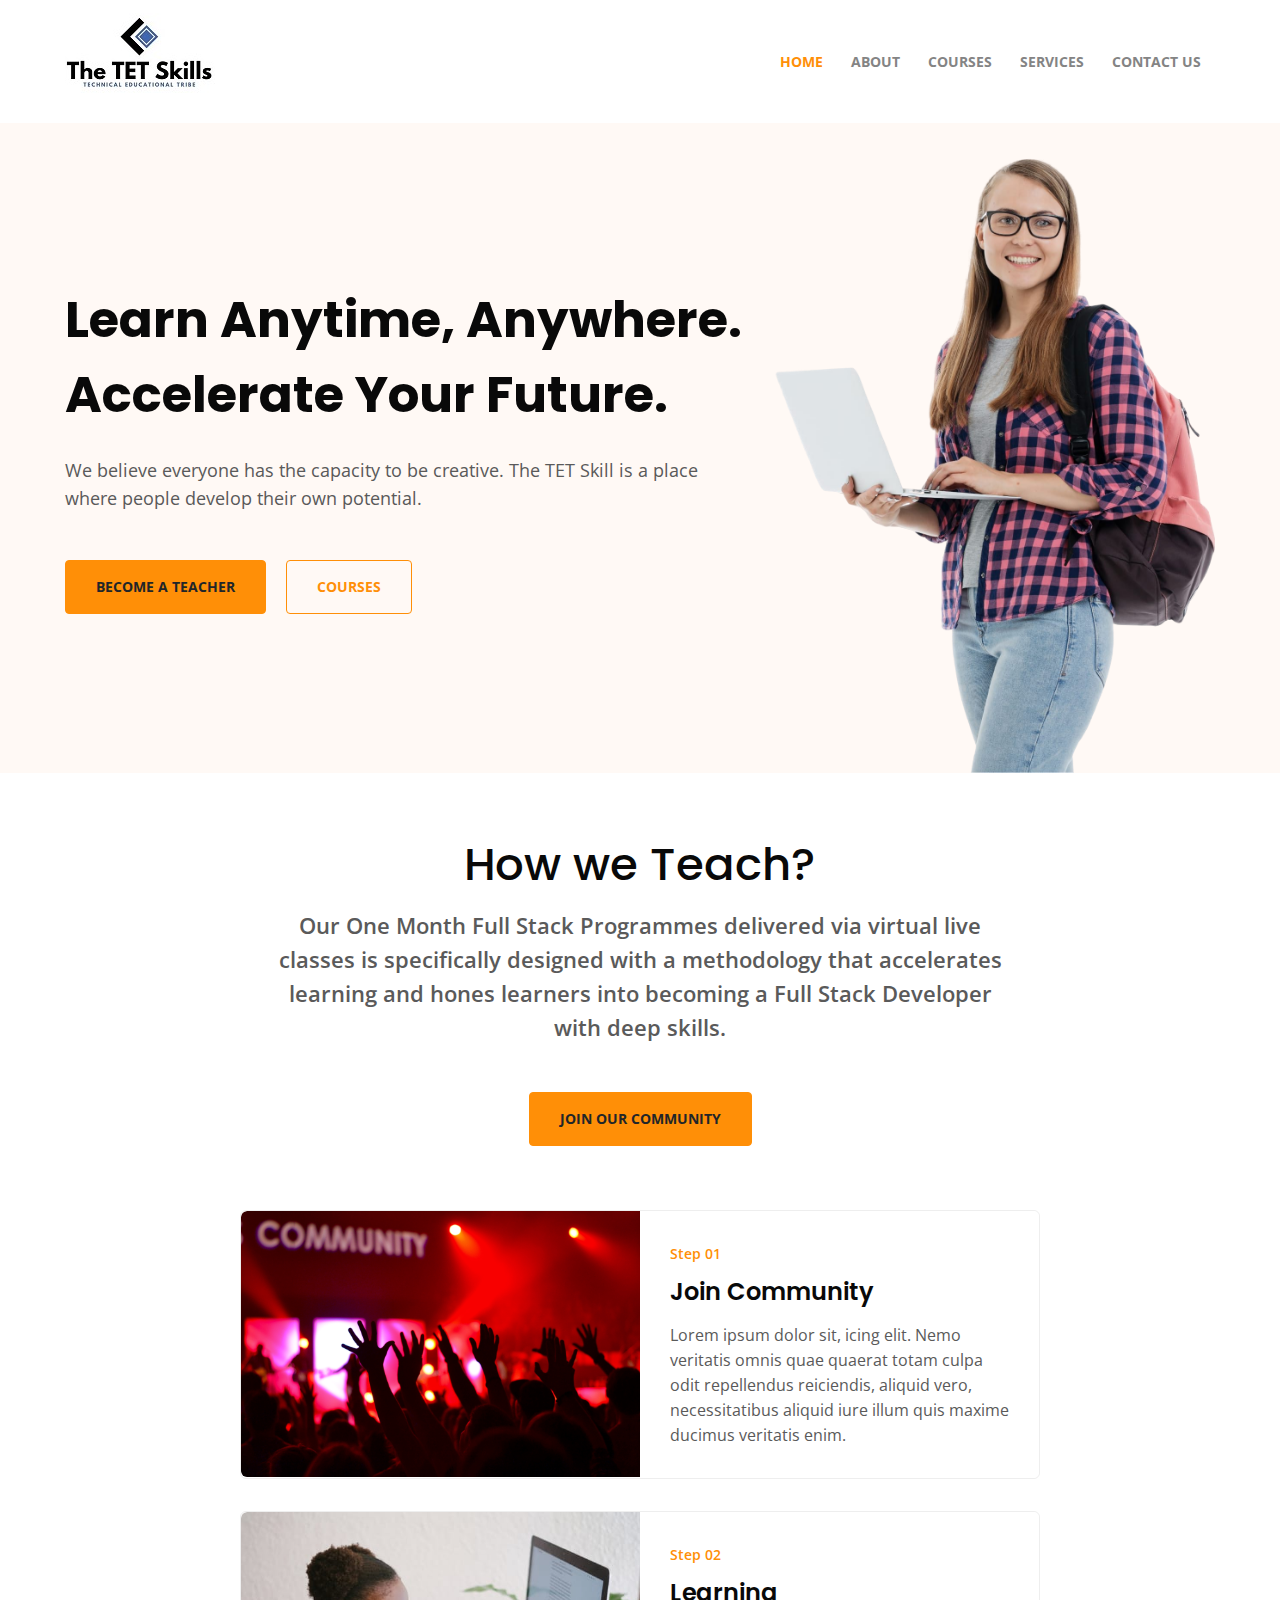
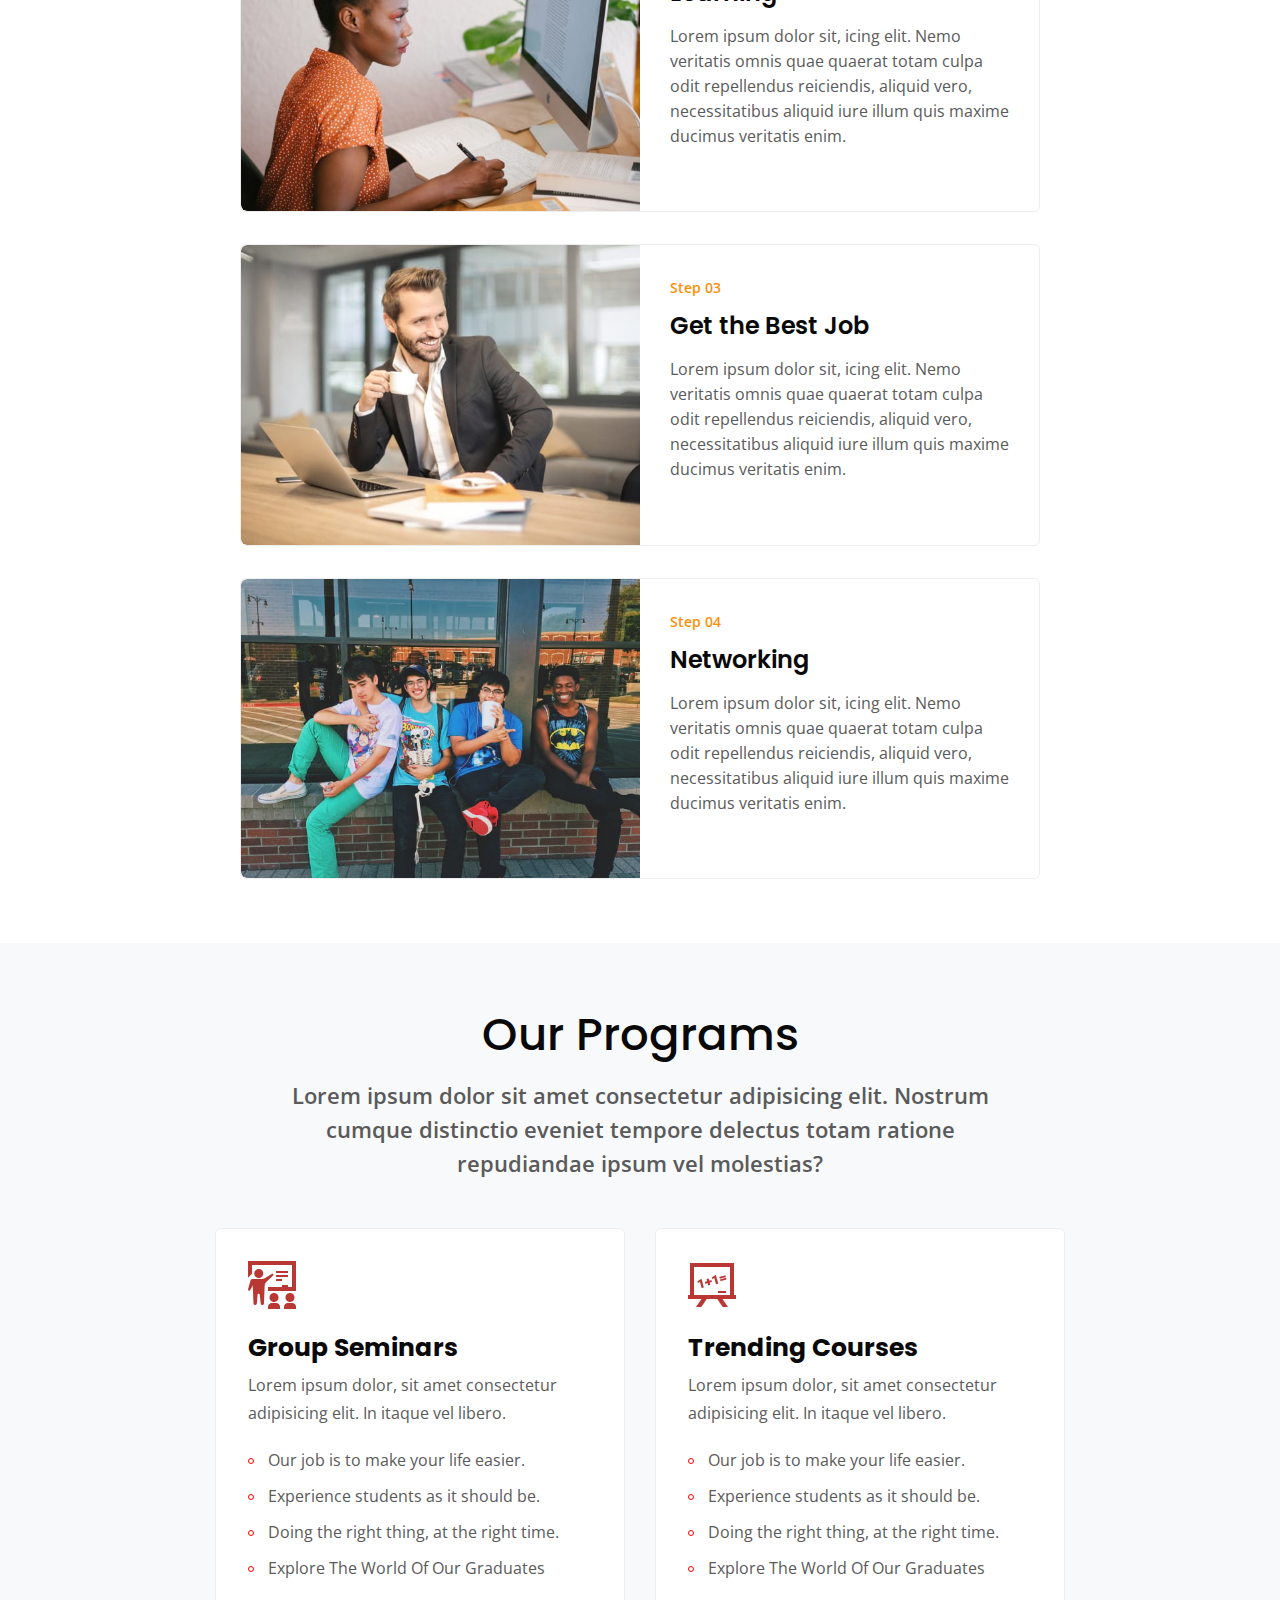
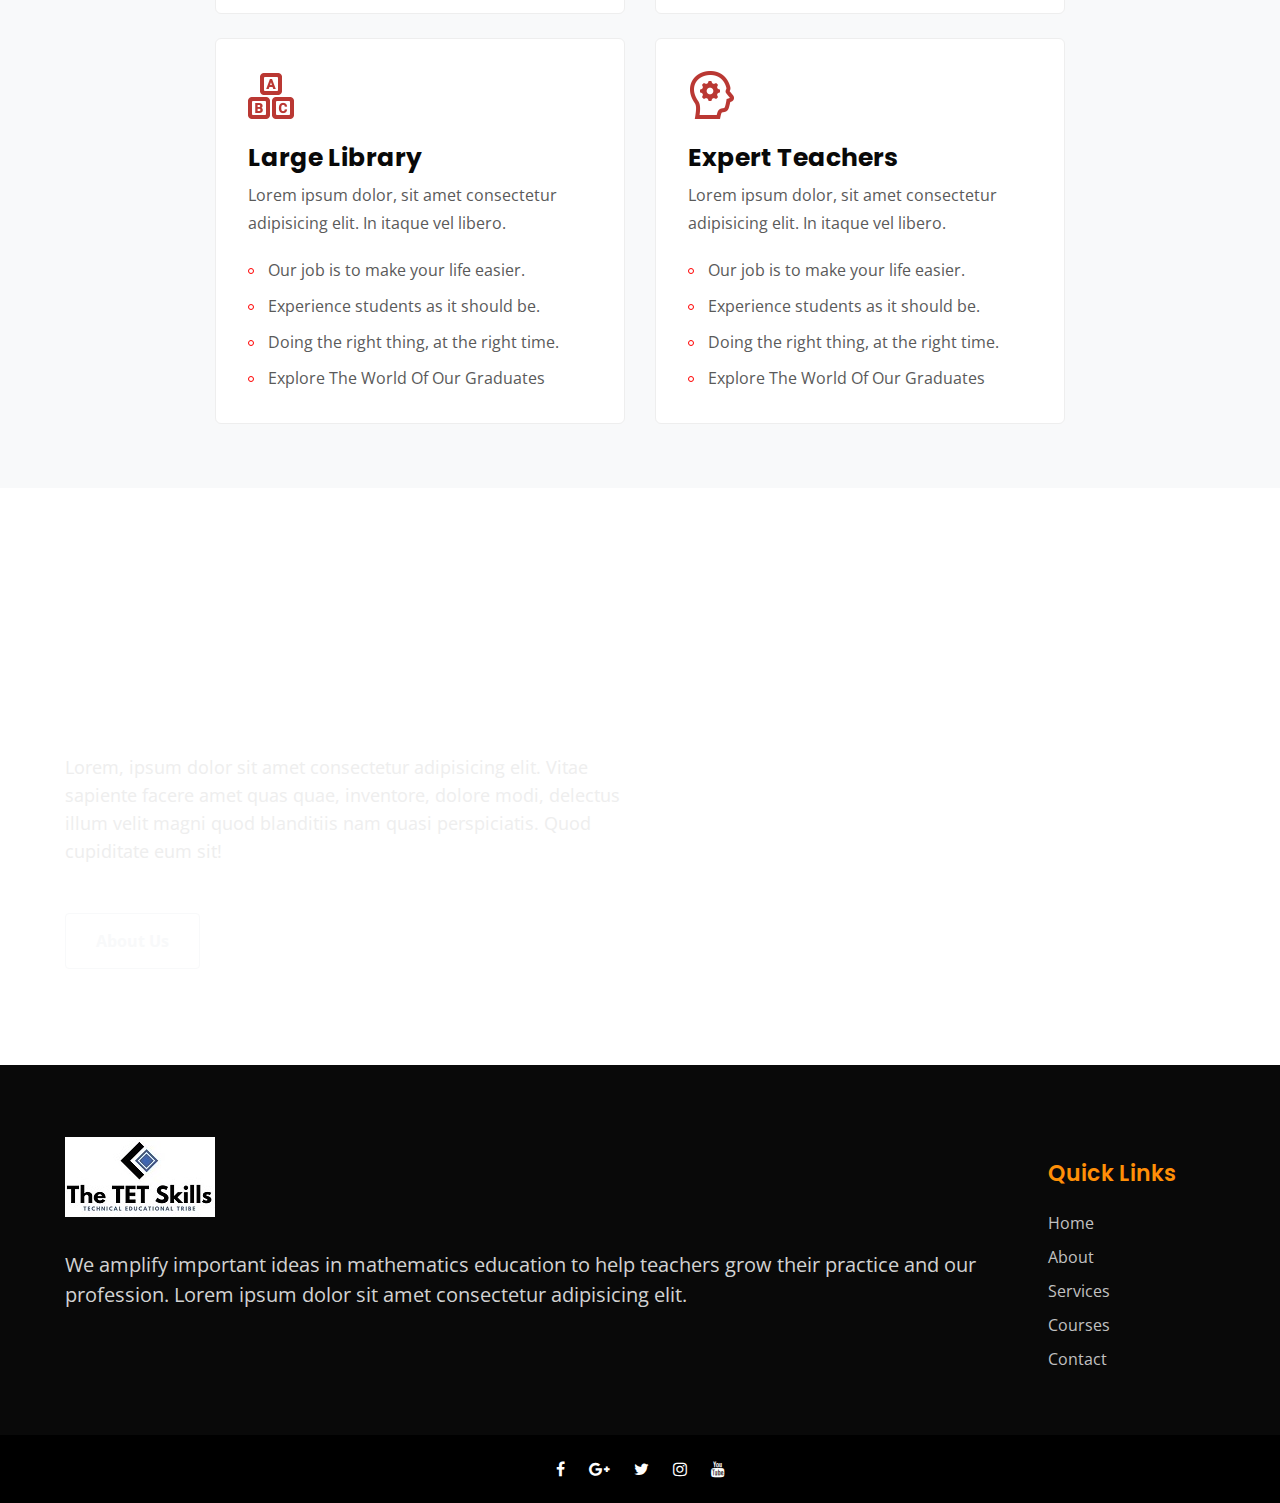
==== commit bc3234ee: "first commit" ====
--- a/index.html
+++ b/index.html
@@ -52,7 +52,7 @@
 								<a class="nav-link" href="services.html">Services</a>
 							</li>
 							<li class="nav-item @@contact-active">
-								<a class="nav-link" href="contact.html">Contact</a>
+								<a class="nav-link" href="contact.html">Contact Us</a>
 							</li>
 						</ul>
 					</div>
--- a/assets/css/style-starter.css
+++ b/assets/css/style-starter.css
@@ -10991,8 +10991,8 @@
   font-weight: 700; }
 
 .w3l-index-block4 .icon {
-  background: rgba(168, 54, 49, 0.04);
-  padding: 2rem;
+  background: rgba(255, 255, 255, 0.04);
+  /*padding: 2rem;*/
   display: inline-block;
   border-radius: 50%; }
 
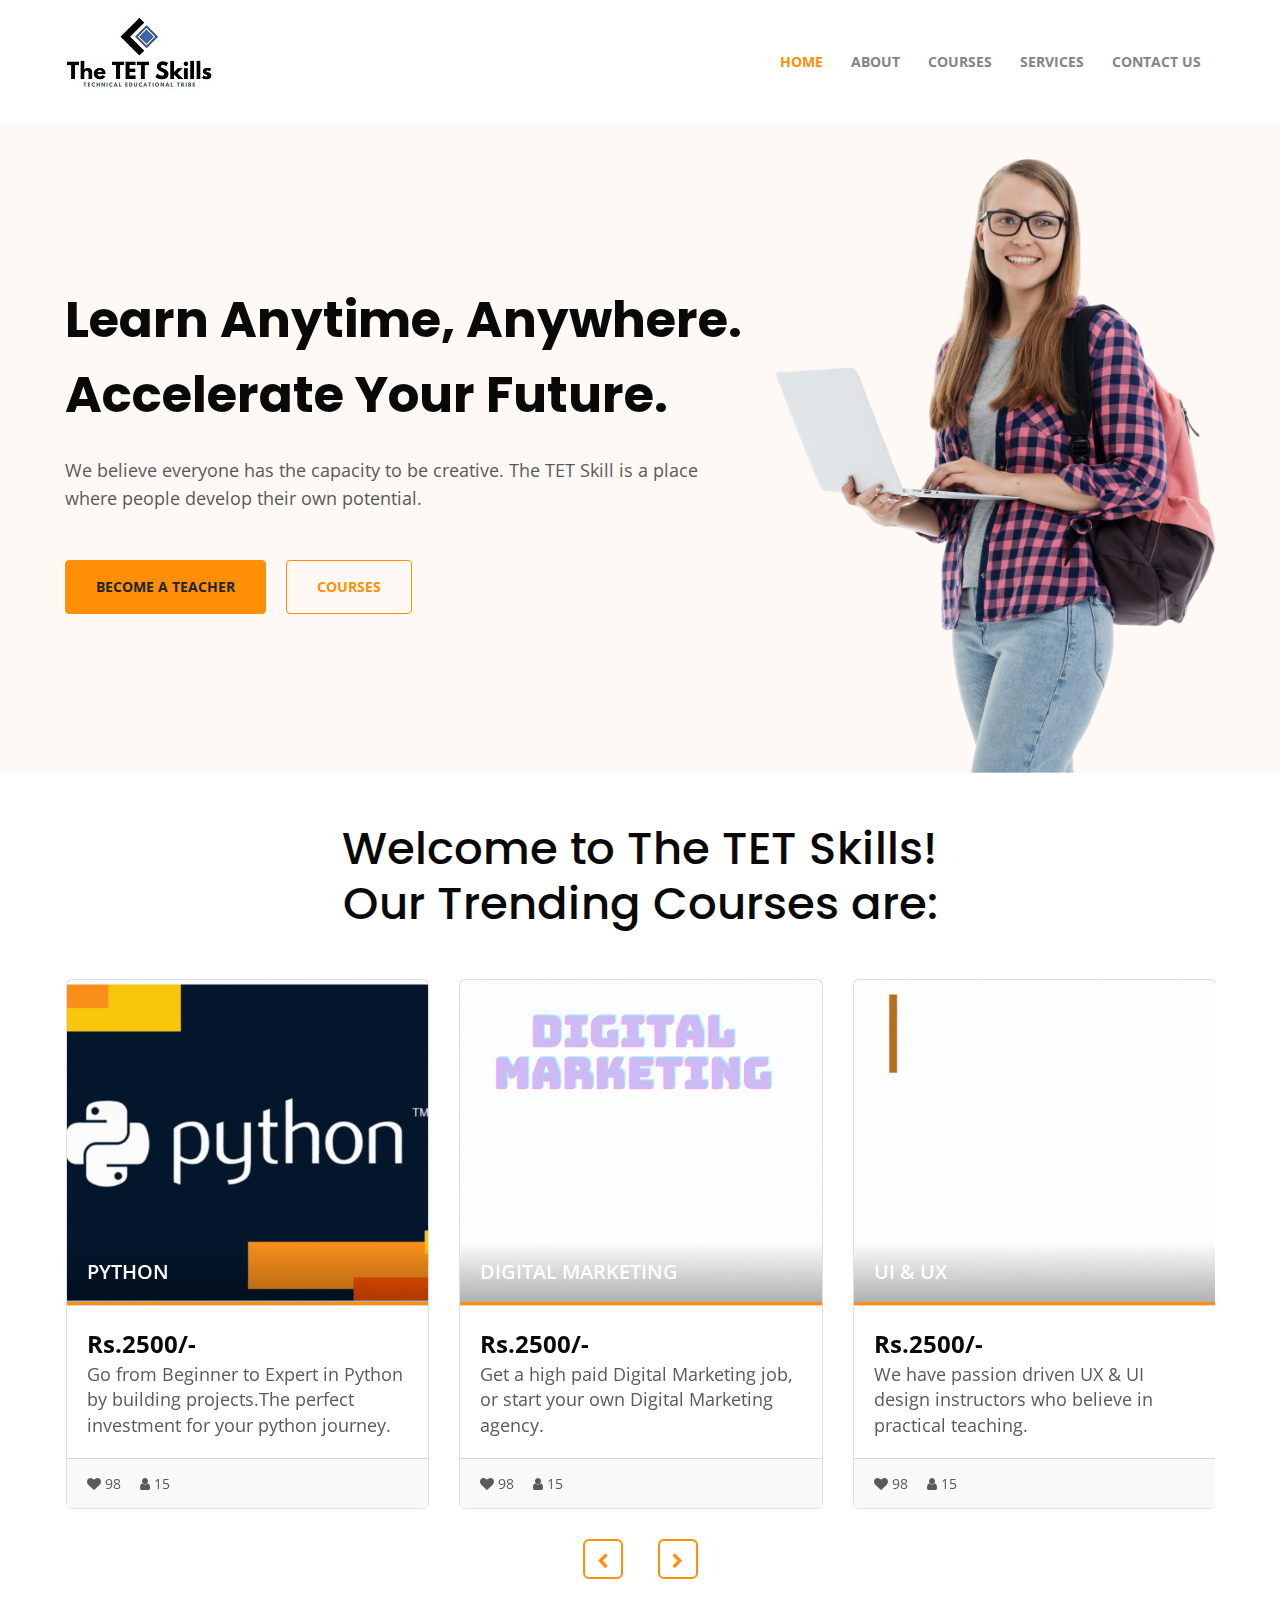
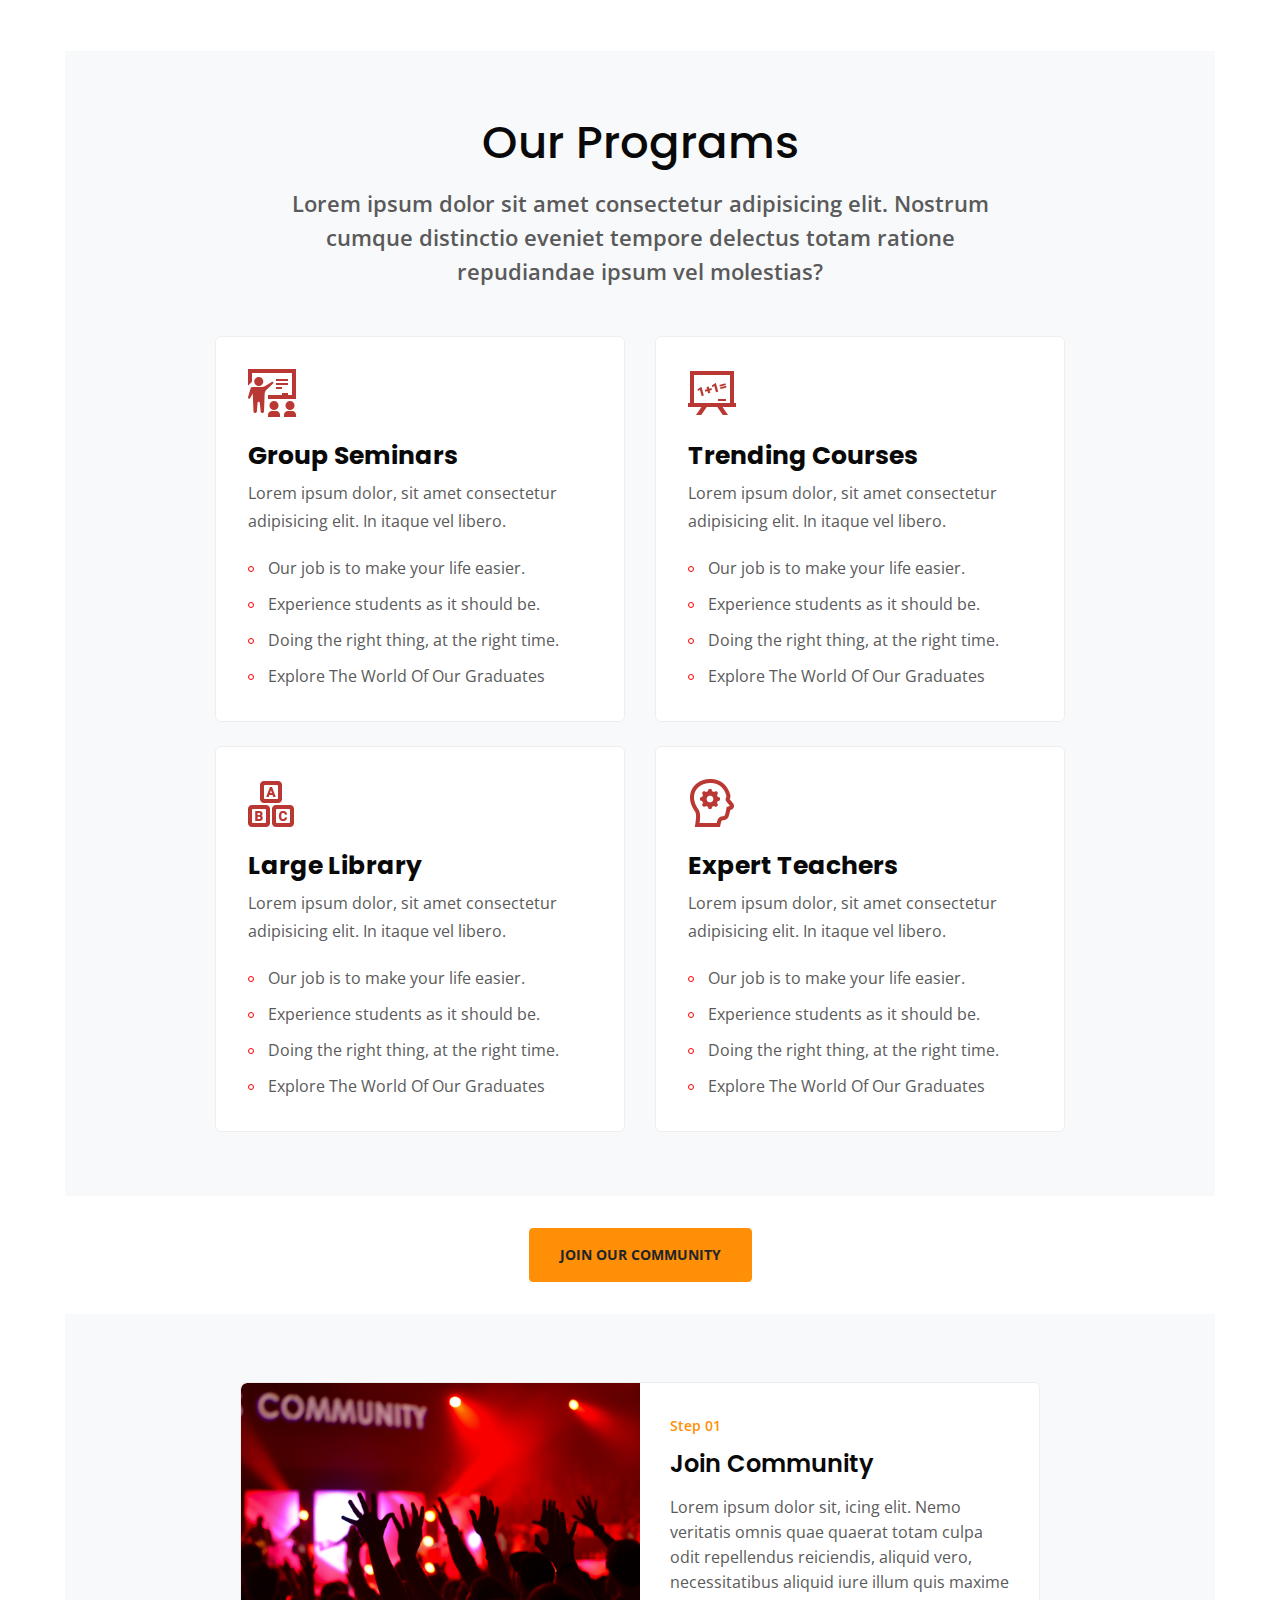
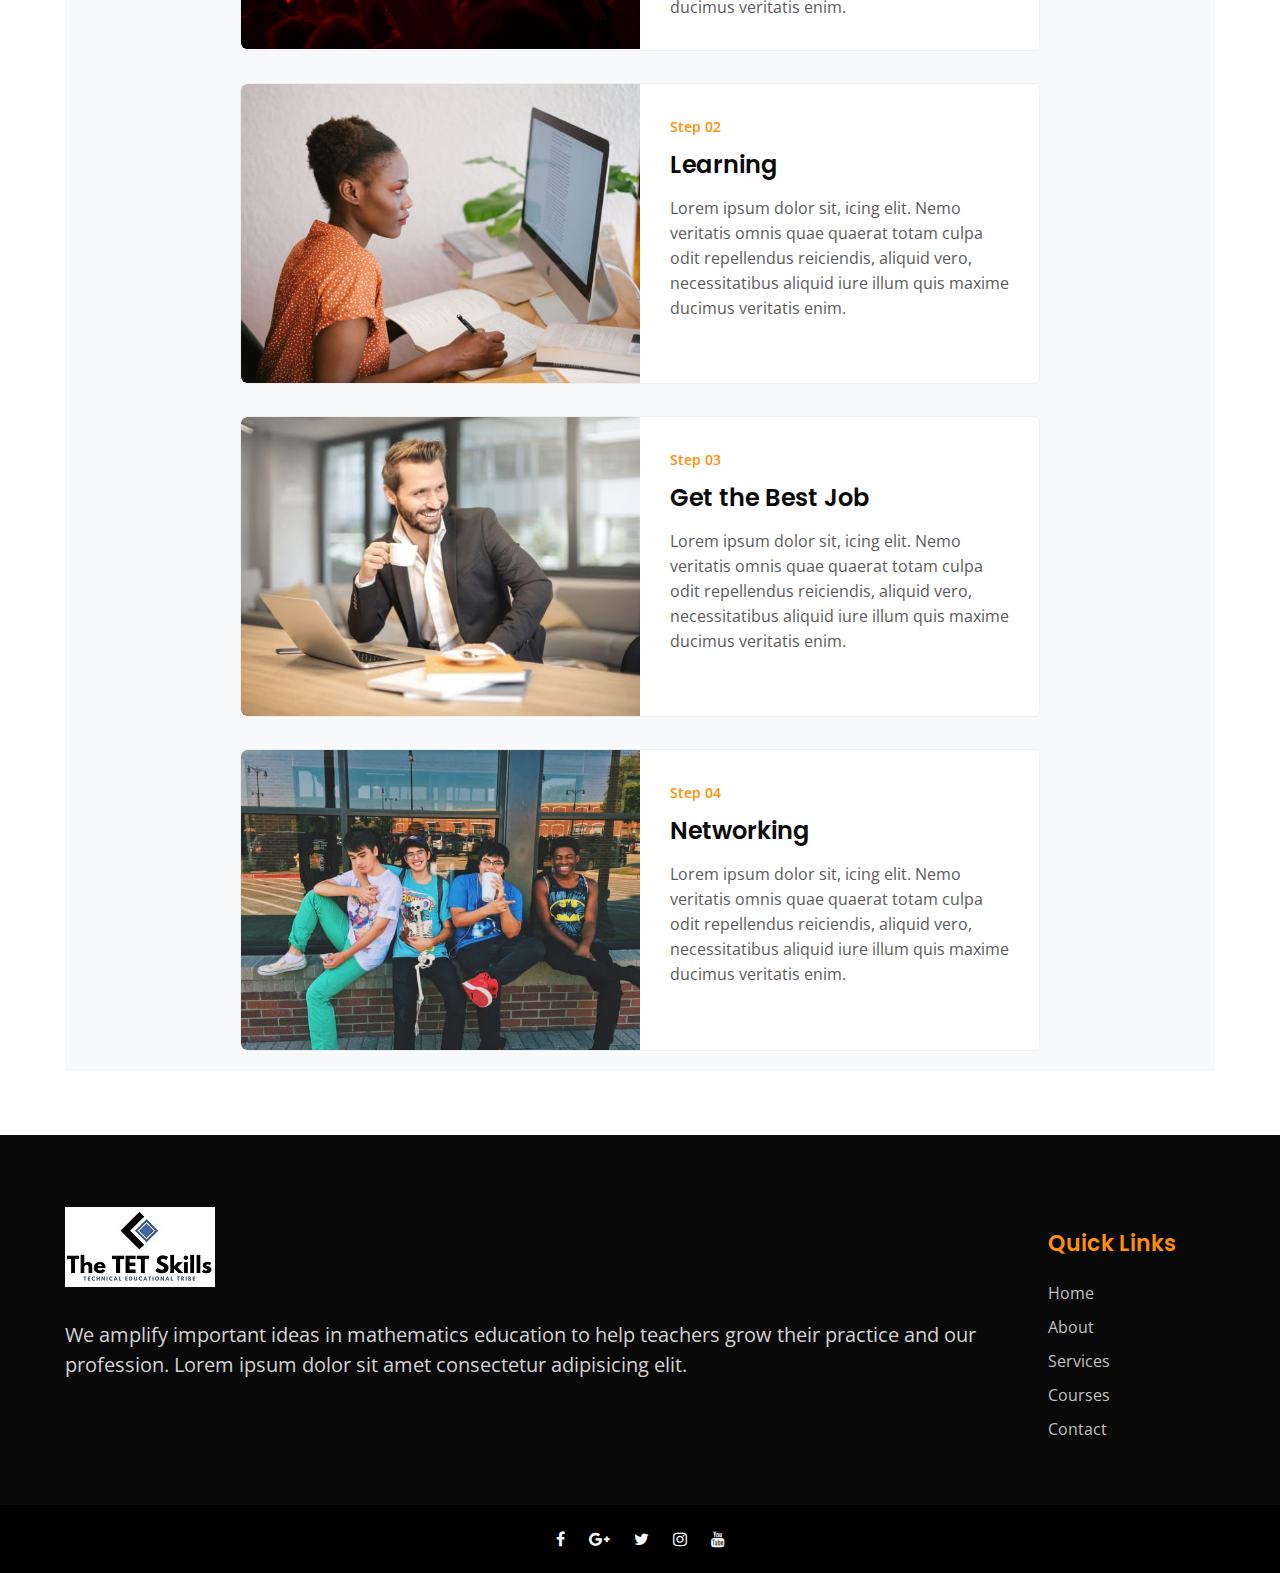
==== commit 9b56d2d5: "first commit" ====
--- a/index.html
+++ b/index.html
@@ -84,19 +84,284 @@
      </div>
    </div>
  </section>
+ <section class="w3l-courses">
+  <div class="blog py-0" id="courses">
+    <div class="container py-lg-5">
+      <div class="header-section text-center">
+        <h3 class="mb-2">Welcome to The TET Skills! <br>
+          Our Trending Courses are:</h3>
+      </div>
+      
+      <div class="row mt-md-5 mt-4">
+        <div class="col-md-12 mx-auto">
+          <div class="owl-two owl-carousel owl-theme">
+            <div class="item">
+              <div class="card">
+                <div class="card-header p-0 position-relative">
+                  <a href="course.html" class="zoom d-block">
+                    <img class="card-img-bottom d-block" src="assets/images/g1.gif" alt="Card image cap">
+                  </a>
+                  <div class="author">
+                    <!--div class="author-image">
+                      <img src="assets/images/student2.jpg" class="img-fluid rounded-circle" title="Adam Ster" alt="author image">
+                    </div-->
+                    <div class="course-title">
+                      <a href="course.html">PYTHON</a>
+                    </div>
+                  </div>
+                </div>
+                <div class="card-body course-details">
+                  <div class="price-review d-flex justify-content-between mb-1align-items-center">
+                    <p>Rs.2500/-</p>
+                    <!--a href="#url" class="reviews d-inline-block">(56 Reviews)</a-->
+                  </div>
+                  <a href="course.html" class="course-desc">Go from Beginner to Expert in Python by building projects.The perfect investment for your python journey.</a>
+                </div>
+                <div class="card-footer course-price-view">
+                  <ul class="blog-list">
+                    <li>
+                        <a href="#url"><span class="fa fa-heart"></span> 98</a>
+                    </li>
+                    <li>
+                      <a href="#url"><span class="fa fa-user"></span> 15</a>
+                    </li>
+                </ul>
+                </div>
+              </div>              
+            </div>
+
+            <div class="item">
+              <div class="card">
+                <div class="card-header p-0 position-relative">
+                  <a href="course.html" class="zoom d-block">
+                    <img class="card-img-bottom d-block" src="assets/images/g2.gif" alt="Card image cap">
+                  </a>
+                  <div class="author">
+                    <!--div class="author-image">
+                      <img src="assets/images/student3.jpg" class="img-fluid rounded-circle" title="Adam Ster" alt="author image">
+                    </div-->
+                    <div class="course-title">
+                      <a href="course.html">DIGITAL MARKETING</a>
+                    </div>
+                  </div>
+                </div>
+                <div class="card-body course-details">
+                  <div class="price-review d-flex justify-content-between mb-1align-items-center">
+                    <p>Rs.2500/-</p>
+                    <!--a href="#url" class="reviews d-inline-block">(56 Reviews)</a-->
+                  </div>
+                  <a href="course.html" class="course-desc">Get a high paid Digital Marketing job, or start your own Digital Marketing agency.</a>
+                </div>
+                <div class="card-footer course-price-view">
+                  <ul class="blog-list">
+                    <li>
+                        <a href="#url"><span class="fa fa-heart"></span> 98</a>
+                    </li>
+                    <li>
+                      <a href="#url"><span class="fa fa-user"></span> 15</a>
+                    </li>
+                </ul>
+                </div>
+              </div>              
+            </div>
+            
+            <div class="item">
+              <div class="card">
+                <div class="card-header p-0 position-relative">
+                  <a href="course.html" class="zoom d-block">
+                    <img class="card-img-bottom d-block" src="assets/images/uig.gif" alt="Card image cap">
+                  </a>
+                  <div class="author">
+                    <!--div class="author-image">
+                      <img src="assets/images/student4.jpg" class="img-fluid rounded-circle" title="Adam Ster" alt="author image">
+                    </div-->
+                    <div class="course-title">
+                      <a href="course.html">UI & UX</a>
+                    </div>
+                  </div>
+                </div>
+                <div class="card-body course-details">
+                  <div class="price-review d-flex justify-content-between mb-1align-items-center">
+                    <p>Rs.2500/-</p>
+                    <!--a href="#url" class="reviews d-inline-block">(56 Reviews)</a-->
+                  </div>
+                  <a href="course.html" class="course-desc">We have passion driven UX & UI design instructors who believe in practical teaching.</a>
+                </div>
+                <div class="card-footer course-price-view">
+                  <ul class="blog-list">
+                    <li>
+                        <a href="#url"><span class="fa fa-heart"></span> 98</a>
+                    </li>
+                    <li>
+                      <a href="#url"><span class="fa fa-user"></span> 15</a>
+                    </li>
+                </ul>
+                </div>
+              </div>              
+            </div>
+
+            <div class="item">
+              <div class="card">
+                <div class="card-header p-0 position-relative">
+                  <a href="course.html" class="zoom d-block">
+                    <img class="card-img-bottom d-block" src="assets/images/g5.gif" alt="Card image cap">
+                  </a>
+                  <div class="author">
+                    <!--div class="author-image">
+                      <img src="assets/images/student1.jpg" class="img-fluid rounded-circle" title="Adam Ster" alt="author image">
+                    </div-->
+                    <div class="course-title">
+                      <a href="course.html">WEB DEVELOPMENT</a>
+                    </div>
+                  </div>
+                </div>
+                <div class="card-body course-details">
+                  <div class="price-review d-flex justify-content-between mb-1align-items-center">
+                    <p>Rs.2500/-</p>
+                    <!--a href="#url" class="reviews d-inline-block">(56 Reviews)</a-->
+                  </div>
+                  <a href="course.html" class="course-desc">earn Web Development by building websites using HTML, CSS, Javascript, Python & more!.</a>
+                </div>
+                <div class="card-footer course-price-view">
+                  <ul class="blog-list">
+                    <li>
+                        <a href="#url"><span class="fa fa-heart"></span> 98</a>
+                    </li>
+                    <li>
+                      <a href="#url"><span class="fa fa-user"></span> 15</a>
+                    </li>
+                </ul>
+                </div>
+              </div>              
+            </div>
+               
+          </div>
+        </div>
+      </div>
+
+    </div>
+  </div>
+</section>
  <!--  //Main banner section -->
 <section class="w3l-index5" id="about">
   <div class="new-block py-5">
     <div class="container py-lg-3">
       <div class="header-section text-center">
-        <h3>How we Teach?</h3>
+        <!--h3>Welcome to The TET Skills!! </h3>
+            <p class="mt-2 mb-4">Our One Month Full Stack Programmes delivered via 
+              virtual live classes is specifically designed with a methodology that
+               accelerates learning and hones learners into becoming a Full Stack Developer with deep skills.</p-->
+        <!--h3>How we Teach?</h3>
         <p class="mt-3 mb-5">Our One Month Full Stack Programmes delivered via 
-          virtual live classes is specifically designed with a methodology that accelerates learning and hones learners into becoming a Full Stack Developer with deep skills.</p>
-        <a href="https://api.whatsapp.com/message/RNFANLZG2U4WH1" class="btn btn-primary theme-button">Join our Community</a>
-      </div>
+          virtual live classes is specifically designed with a methodology that accelerates learning and hones learners into becoming a Full Stack Developer with deep skills.</p-->
+        
+      </div>
+      
+      <section class="w3l-index-block4">
+        <div class="feature-16-main py-5">
+          <div class="container py-lg-3">
+            <div class="header-section text-center">
+              <h3>Our Programs</h3>
+              <p class="mt-3 mb-5">Lorem ipsum dolor sit amet consectetur adipisicing elit. Nostrum cumque distinctio eveniet tempore delectus
+                totam ratione repudiandae ipsum vel molestias?</p>
+            </div>
+            <div class="features-grids">
+              <div class="row">
+                <div class="col-md-6">
+                  <div class="feature-16-gd">
+                    <div class="icon">
+                      <img src="assets/images/seminors.png" class="img-fluid" alt="" />
+                    </div>
+                    <div class="feature-16-gd-info">
+                      <h4 class="mt-4 mb-2">Group Seminars</h4>
+                      <p>Lorem ipsum dolor, sit amet consectetur adipisicing elit. In itaque vel libero.</p>
+                      <ul>
+                        <li>Our job is to make your life easier.</li>
+                        <li>Experience students as it should be.</li>
+                        <li>Doing the right thing,
+                          at the right time.</li>
+                        <li>Explore The World Of Our Graduates</li>
+                      </ul>
+                      <!--a href="services.html" class="btn btn-primary theme-button mt-4">Learn more</a-->
+                    </div>
+                  </div>
+                </div>
+                <div class="col-md-6 mt-md-0 mt-4">
+                  <div class="feature-16-gd">
+                    <div class="icon">
+                      <img src="assets/images/course.png" class="img-fluid" alt="" />
+                    </div>
+                    <div class="feature-16-gd-info">
+                      <h4 class="mt-4 mb-2">Trending Courses</h4>
+                      <p>Lorem ipsum dolor, sit amet consectetur adipisicing elit. In itaque vel libero.</p>
+                      <ul>
+                        <li>Our job is to make your life easier.</li>
+                        <li>Experience students as it should be.</li>
+                        <li>Doing the right thing,
+                          at the right time.</li>
+                        <li>Explore The World Of Our Graduates</li>
+                      </ul>
+                      <!--a href="services.html" class="btn btn-primary theme-button mt-4">Learn more</a-->
+                    </div>
+                  </div>
+                </div>
+                <div class="col-md-6 mt-4">
+                  <div class="feature-16-gd">
+                    <div class="icon">
+                      <img src="assets/images/library.png" class="img-fluid" alt="" />
+                    </div>
+                    <div class="feature-16-gd-info">
+                      <h4 class="mt-4 mb-2">Large Library</h4>
+                      <p>Lorem ipsum dolor, sit amet consectetur adipisicing elit. In itaque vel libero.</p>
+                      <ul>
+                        <li>Our job is to make your life easier.</li>
+                        <li>Experience students as it should be.</li>
+                        <li>Doing the right thing,
+                          at the right time.</li>
+                        <li>Explore The World Of Our Graduates</li>
+                      </ul>
+                      <!--a href="services.html" class="btn btn-primary theme-button mt-4">Learn more</a-->
+                    </div>
+                  </div>
+                </div>
+                <div class="col-md-6 mt-4">
+                  <div class="feature-16-gd">
+                    <div class="icon">
+                      <img src="assets/images/teacher.png" class="img-fluid" alt="" />
+                    </div>
+                    <div class="feature-16-gd-info">
+                      <h4 class="mt-4 mb-2">Expert Teachers</h4>
+                      <p>Lorem ipsum dolor, sit amet consectetur adipisicing elit. In itaque vel libero.</p>
+                      <ul>
+                        <li>Our job is to make your life easier.</li>
+                        <li>Experience students as it should be.</li>
+                        <li>Doing the right thing,
+                          at the right time.</li>
+                        <li>Explore The World Of Our Graduates</li>
+                      </ul>
+                      <!--a href="services.html" class="btn btn-primary theme-button mt-4">Learn more</a-->
+                    </div>
+                  </div>
+                </div>
+              </div>
+            </div>     
+          </div>
+          
+        </div>
+        <div class="new-block py-3">
+          <div class="container py-lg-3">
+            <div class="header-section text-center">
+              <a href="https://api.whatsapp.com/message/RNFANLZG2U4WH1" class="btn btn-primary theme-button">Join our Community</a>
+            </div>
+          </div>
+        </div>
+      </section> 
+      <section class="w3l-index-block4">
+        <div class="feature-16-main py-1">
+          <div class="container py-lg-3">          
       <div class="list-single-view mt-5">
         <div class="row">
-          <div class="col-md-12 mt-3">
+          <div class="col-md-12 mt-0">
             <div class="grids5-info">
               <a href="#url" class="d-block zoom"><img src="assets/images/p1.jpg" alt="" class="img-fluid news-image" /></a>
               <div class="blog-info">
@@ -156,6 +421,9 @@
       </div>
     </div>
   </div>
+</div>
+</div>
+
 </section>
 <!-- stats -->
 <!--section class="w3l-stats py-lg-5 py-4" id="stats">
@@ -185,7 +453,7 @@
   </div>
 </section-->
 <!-- //stats -->
-<section class="w3l-index-block4">
+<!--section class="w3l-index-block4">
   <div class="feature-16-main py-5">
     <div class="container py-lg-3">
       <div class="header-section text-center">
@@ -210,7 +478,7 @@
                     at the right time.</li>
                   <li>Explore The World Of Our Graduates</li>
                 </ul>
-                <!--a href="services.html" class="btn btn-primary theme-button mt-4">Learn more</a-->
+                <a href="services.html" class="btn btn-primary theme-button mt-4">Learn more</a>
               </div>
             </div>
           </div>
@@ -229,7 +497,7 @@
                     at the right time.</li>
                   <li>Explore The World Of Our Graduates</li>
                 </ul>
-                <!--a href="services.html" class="btn btn-primary theme-button mt-4">Learn more</a-->
+                <a href="services.html" class="btn btn-primary theme-button mt-4">Learn more</a>
               </div>
             </div>
           </div>
@@ -248,7 +516,7 @@
                     at the right time.</li>
                   <li>Explore The World Of Our Graduates</li>
                 </ul>
-                <!--a href="services.html" class="btn btn-primary theme-button mt-4">Learn more</a-->
+                <a href="services.html" class="btn btn-primary theme-button mt-4">Learn more</a>
               </div>
             </div>
           </div>
@@ -267,7 +535,7 @@
                     at the right time.</li>
                   <li>Explore The World Of Our Graduates</li>
                 </ul>
-                <!--a href="services.html" class="btn btn-primary theme-button mt-4">Learn more</a-->
+                <a href="services.html" class="btn btn-primary theme-button mt-4">Learn more</a>
               </div>
             </div>
           </div>
@@ -277,9 +545,9 @@
     
   </div>
   
-</section> 
+</section--> 
 <!-- //subscribe -->
-<section class="w3l-get-started">
+<!--section class="w3l-get-started">
   <div class="new-block top-bottom">
     <div class="container">
       <div class="middle-section">
@@ -293,7 +561,7 @@
       </div>
     </div>
   </div>
-  </section>
+  </section-->
 <!--<section class="w3l-testimonials" id="testimonials">
   <div class="testimonials py-5">
     <div class="container py-lg-5">
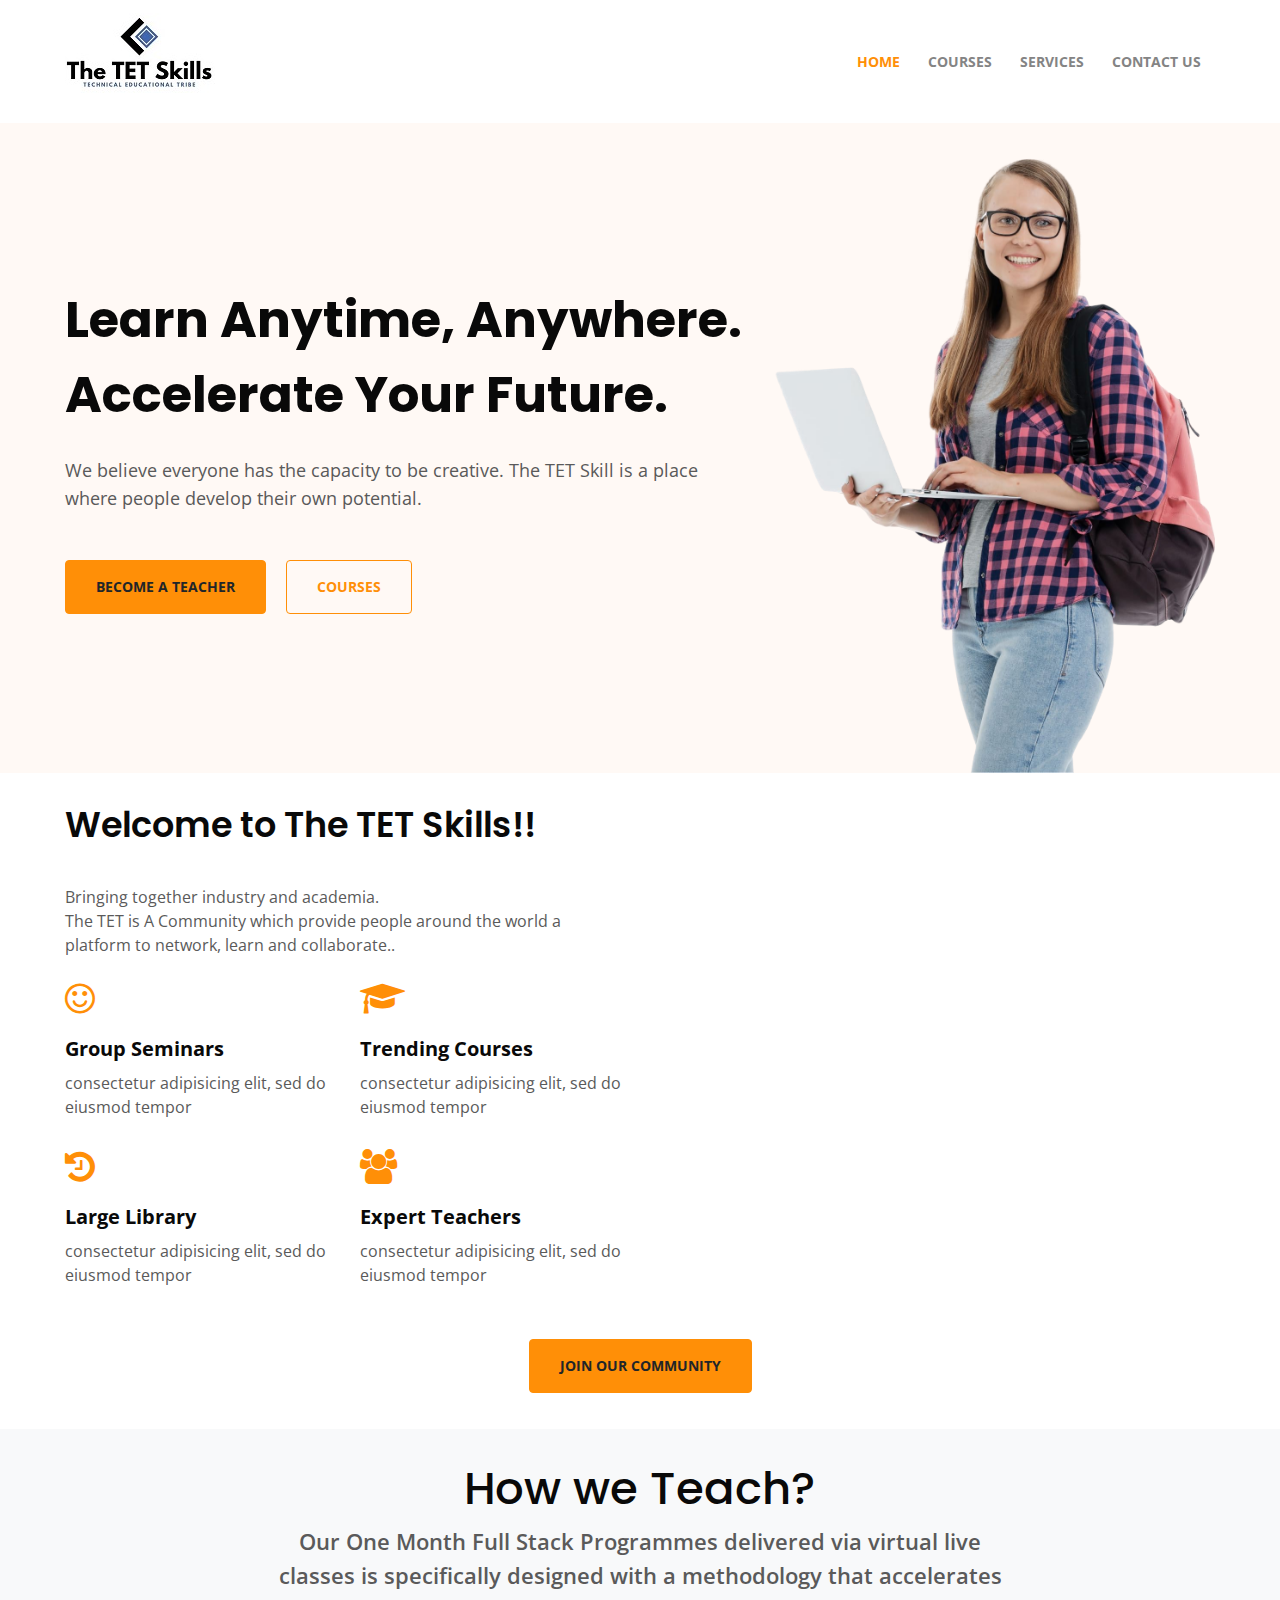
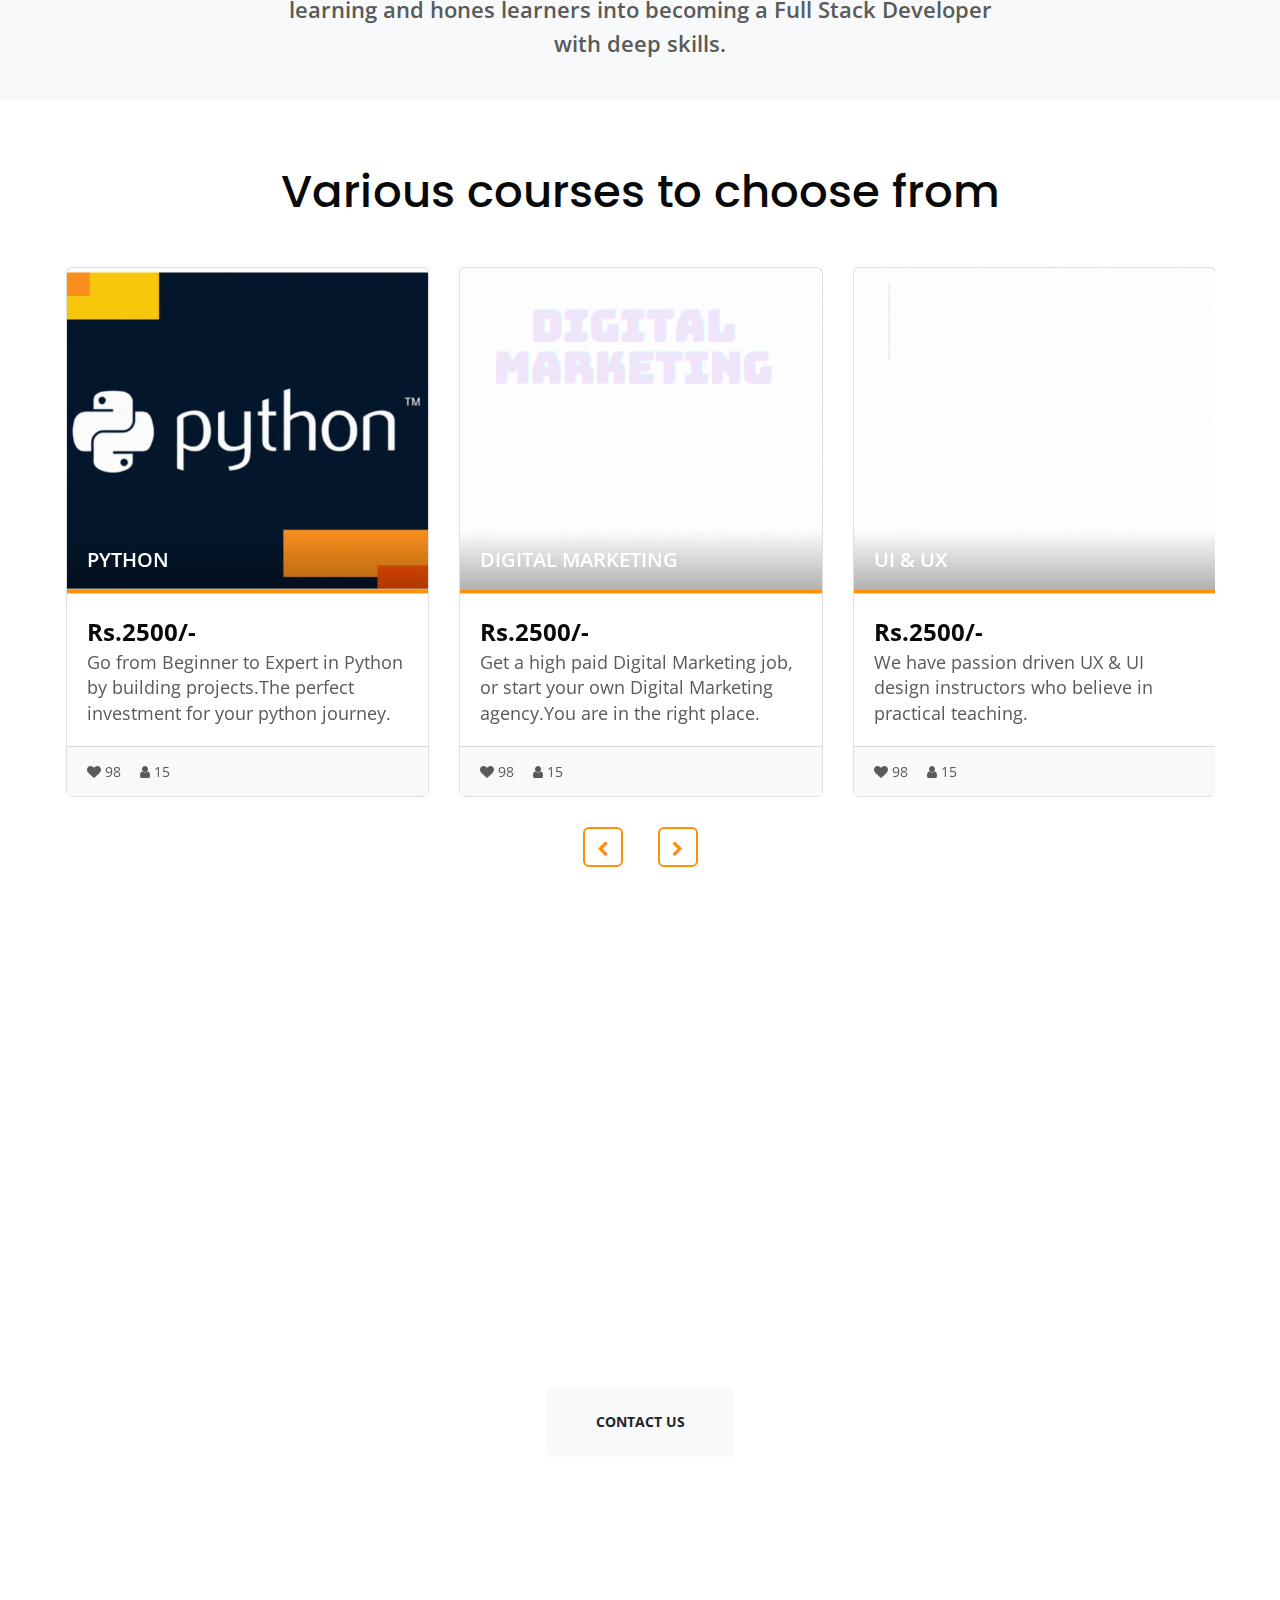
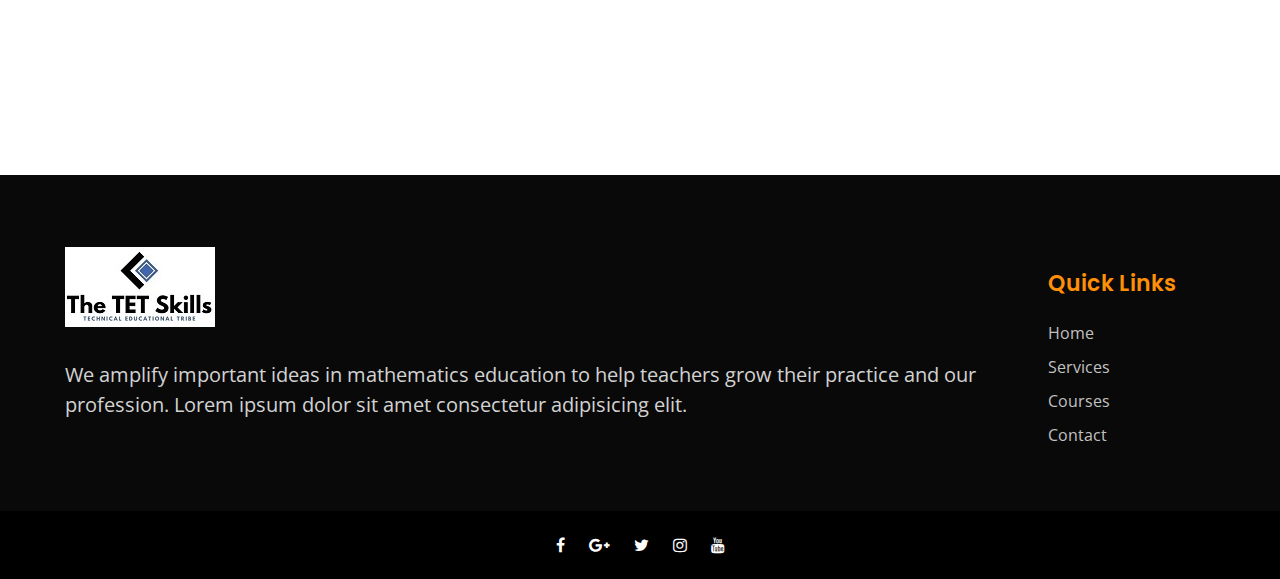
==== commit a192c24b: "first commit" ====
--- a/index.html
+++ b/index.html
@@ -42,9 +42,7 @@
 								<a class="nav-link" href="index.html">Home <span class="sr-only">(current)</span></a>
 							</li>
               
-							<li class="nav-item @@about-active">
-								<a class="nav-link" href="about.html">About</a>
-							</li>
+							
               <li class="nav-item @@course-active">
 								<a class="nav-link" href="course.html">Courses</a>
 							</li>
@@ -74,9 +72,11 @@
                  Learn Anytime, Anywhere.<br> Accelerate Your Future.
                </h3>
                <p class="my-4 mb-sm-5">We believe everyone has the capacity to be creative. The TET Skill is a place where people develop their own potential.
+
                </p><br>
                <a href="contact.html" class="btn btn-primary theme-button mr-3">Become a Teacher</a>
                <a href="course.html" class="btn btn-outline-primary theme-button">Courses</a>
+               
              </div>
            </div>
          </div>
@@ -84,347 +84,240 @@
      </div>
    </div>
  </section>
- <section class="w3l-courses">
-  <div class="blog py-0" id="courses">
-    <div class="container py-lg-5">
+ <section class="w3l-about1" id="about">
+  <div id="cwp23-block" class="py-2">
+    <div class="container py-lg-4">
+      <div class="row cwp23-content align-items-center">
+        <div class="col-lg-6 cwp23-text">
+          <div class="cwp23-title">
+            <h3>Welcome to The TET Skills!! </h3>
+            <p class="mt-2 mb-4">Bringing together industry and academia. <br> The TET is A Community which provide people around the world a platform to network, learn and collaborate..</p>
+          </div>
+
+          <div class="cwp23-text-cols">
+            <div class="column">
+              <span class="fa fa-smile-o" aria-hidden="true"></span>
+              <a href="services.html">Group Seminars</a>
+              <p>consectetur adipisicing elit, sed do eiusmod tempor </p>
+            </div>
+            <div class="column">
+              <span class="fa fa-graduation-cap" aria-hidden="true"></span>
+              <a href="services.html">Trending Courses</a>
+              <p>consectetur adipisicing elit, sed do eiusmod tempor </p>
+            </div>
+            <div class="column">
+              <span class="fa fa-history" aria-hidden="true"></span>
+              <a href="services.html">Large Library</a>
+              <p>consectetur adipisicing elit, sed do eiusmod tempor </p>
+            </div>
+            <div class="column">
+              <span class="fa fa-users" aria-hidden="true"></span>
+              <a href="services.html">Expert Teachers</a>
+              <p>consectetur adipisicing elit, sed do eiusmod tempor </p>
+            </div>
+          </div>
+        </div>
+        <div class="col-lg-6 mt-lg-0 mt-5 cwp23-img">
+          <img src="assets/images/g6.gif" class="img-fluid" alt="" />
+        </div>
+      </div>
+    </div>
+  </div>
+  <div class="new-block py-1">
+    <div class="container py-lg-3">
       <div class="header-section text-center">
-        <h3 class="mb-2">Welcome to The TET Skills! <br>
-          Our Trending Courses are:</h3>
-      </div>
-      
-      <div class="row mt-md-5 mt-4">
-        <div class="col-md-12 mx-auto">
-          <div class="owl-two owl-carousel owl-theme">
-            <div class="item">
-              <div class="card">
-                <div class="card-header p-0 position-relative">
-                  <a href="course.html" class="zoom d-block">
-                    <img class="card-img-bottom d-block" src="assets/images/g1.gif" alt="Card image cap">
-                  </a>
-                  <div class="author">
-                    <!--div class="author-image">
-                      <img src="assets/images/student2.jpg" class="img-fluid rounded-circle" title="Adam Ster" alt="author image">
-                    </div-->
-                    <div class="course-title">
-                      <a href="course.html">PYTHON</a>
-                    </div>
-                  </div>
-                </div>
-                <div class="card-body course-details">
-                  <div class="price-review d-flex justify-content-between mb-1align-items-center">
-                    <p>Rs.2500/-</p>
-                    <!--a href="#url" class="reviews d-inline-block">(56 Reviews)</a-->
-                  </div>
-                  <a href="course.html" class="course-desc">Go from Beginner to Expert in Python by building projects.The perfect investment for your python journey.</a>
-                </div>
-                <div class="card-footer course-price-view">
-                  <ul class="blog-list">
-                    <li>
-                        <a href="#url"><span class="fa fa-heart"></span> 98</a>
-                    </li>
-                    <li>
-                      <a href="#url"><span class="fa fa-user"></span> 15</a>
-                    </li>
-                </ul>
-                </div>
-              </div>              
-            </div>
-
-            <div class="item">
-              <div class="card">
-                <div class="card-header p-0 position-relative">
-                  <a href="course.html" class="zoom d-block">
-                    <img class="card-img-bottom d-block" src="assets/images/g2.gif" alt="Card image cap">
-                  </a>
-                  <div class="author">
-                    <!--div class="author-image">
-                      <img src="assets/images/student3.jpg" class="img-fluid rounded-circle" title="Adam Ster" alt="author image">
-                    </div-->
-                    <div class="course-title">
-                      <a href="course.html">DIGITAL MARKETING</a>
-                    </div>
-                  </div>
-                </div>
-                <div class="card-body course-details">
-                  <div class="price-review d-flex justify-content-between mb-1align-items-center">
-                    <p>Rs.2500/-</p>
-                    <!--a href="#url" class="reviews d-inline-block">(56 Reviews)</a-->
-                  </div>
-                  <a href="course.html" class="course-desc">Get a high paid Digital Marketing job, or start your own Digital Marketing agency.</a>
-                </div>
-                <div class="card-footer course-price-view">
-                  <ul class="blog-list">
-                    <li>
-                        <a href="#url"><span class="fa fa-heart"></span> 98</a>
-                    </li>
-                    <li>
-                      <a href="#url"><span class="fa fa-user"></span> 15</a>
-                    </li>
-                </ul>
-                </div>
-              </div>              
-            </div>
-            
-            <div class="item">
-              <div class="card">
-                <div class="card-header p-0 position-relative">
-                  <a href="course.html" class="zoom d-block">
-                    <img class="card-img-bottom d-block" src="assets/images/uig.gif" alt="Card image cap">
-                  </a>
-                  <div class="author">
-                    <!--div class="author-image">
-                      <img src="assets/images/student4.jpg" class="img-fluid rounded-circle" title="Adam Ster" alt="author image">
-                    </div-->
-                    <div class="course-title">
-                      <a href="course.html">UI & UX</a>
-                    </div>
-                  </div>
-                </div>
-                <div class="card-body course-details">
-                  <div class="price-review d-flex justify-content-between mb-1align-items-center">
-                    <p>Rs.2500/-</p>
-                    <!--a href="#url" class="reviews d-inline-block">(56 Reviews)</a-->
-                  </div>
-                  <a href="course.html" class="course-desc">We have passion driven UX & UI design instructors who believe in practical teaching.</a>
-                </div>
-                <div class="card-footer course-price-view">
-                  <ul class="blog-list">
-                    <li>
-                        <a href="#url"><span class="fa fa-heart"></span> 98</a>
-                    </li>
-                    <li>
-                      <a href="#url"><span class="fa fa-user"></span> 15</a>
-                    </li>
-                </ul>
-                </div>
-              </div>              
-            </div>
-
-            <div class="item">
-              <div class="card">
-                <div class="card-header p-0 position-relative">
-                  <a href="course.html" class="zoom d-block">
-                    <img class="card-img-bottom d-block" src="assets/images/g5.gif" alt="Card image cap">
-                  </a>
-                  <div class="author">
-                    <!--div class="author-image">
-                      <img src="assets/images/student1.jpg" class="img-fluid rounded-circle" title="Adam Ster" alt="author image">
-                    </div-->
-                    <div class="course-title">
-                      <a href="course.html">WEB DEVELOPMENT</a>
-                    </div>
-                  </div>
-                </div>
-                <div class="card-body course-details">
-                  <div class="price-review d-flex justify-content-between mb-1align-items-center">
-                    <p>Rs.2500/-</p>
-                    <!--a href="#url" class="reviews d-inline-block">(56 Reviews)</a-->
-                  </div>
-                  <a href="course.html" class="course-desc">earn Web Development by building websites using HTML, CSS, Javascript, Python & more!.</a>
-                </div>
-                <div class="card-footer course-price-view">
-                  <ul class="blog-list">
-                    <li>
-                        <a href="#url"><span class="fa fa-heart"></span> 98</a>
-                    </li>
-                    <li>
-                      <a href="#url"><span class="fa fa-user"></span> 15</a>
-                    </li>
-                </ul>
-                </div>
-              </div>              
-            </div>
-               
-          </div>
-        </div>
-      </div>
-
+        <a href="https://api.whatsapp.com/message/RNFANLZG2U4WH1" class="btn btn-primary theme-button">Join our Community</a>
+      </div>
     </div>
   </div>
 </section>
- <!--  //Main banner section -->
-<section class="w3l-index5" id="about">
-  <div class="new-block py-5">
+<!--section class="w3l-index5" id="about">
+  <div class="new-block py-0">
     <div class="container py-lg-3">
-      <div class="header-section text-center">
-        <!--h3>Welcome to The TET Skills!! </h3>
-            <p class="mt-2 mb-4">Our One Month Full Stack Programmes delivered via 
+      <div class="header-section text-center"-->
+        <section class="w3l-index-block4 py-3">
+          <div class="feature-16-main py-4">
+            <div class="container py-lg-2">
+              <div class="header-section text-center">
+        <h3>How we Teach? </h3>
+            <p class="mt-2 mb-2">Our One Month Full Stack Programmes delivered via 
               virtual live classes is specifically designed with a methodology that
-               accelerates learning and hones learners into becoming a Full Stack Developer with deep skills.</p-->
-        <!--h3>How we Teach?</h3>
-        <p class="mt-3 mb-5">Our One Month Full Stack Programmes delivered via 
-          virtual live classes is specifically designed with a methodology that accelerates learning and hones learners into becoming a Full Stack Developer with deep skills.</p-->
+               accelerates learning and hones learners into becoming a Full Stack Developer with deep skills.</p>
+              </div>
+          </div>
+          </div>
+        </section>
+  <!--  //Main banner section -->
+  <section class="w3l-courses">
+    <div class="blog py-0" id="courses">
+      <div class="container py-lg-5">
+        <div class="header-section text-center">
+          <h3 class="mb-2">Various courses to choose from</h3>
+        </div>
         
-      </div>
-      
-      <section class="w3l-index-block4">
-        <div class="feature-16-main py-5">
-          <div class="container py-lg-3">
-            <div class="header-section text-center">
-              <h3>Our Programs</h3>
-              <p class="mt-3 mb-5">Lorem ipsum dolor sit amet consectetur adipisicing elit. Nostrum cumque distinctio eveniet tempore delectus
-                totam ratione repudiandae ipsum vel molestias?</p>
-            </div>
-            <div class="features-grids">
-              <div class="row">
-                <div class="col-md-6">
-                  <div class="feature-16-gd">
-                    <div class="icon">
-                      <img src="assets/images/seminors.png" class="img-fluid" alt="" />
+        <div class="row mt-md-5 mt-4">
+          <div class="col-md-12 mx-auto">
+            <div class="owl-two owl-carousel owl-theme">
+              <div class="item">
+                <div class="card">
+                  <div class="card-header p-0 position-relative">
+                    <a href="course.html" class="zoom d-block">
+                      <img class="card-img-bottom d-block" src="assets/images/g1.gif" alt="Card image cap">
+                    </a>
+                    <div class="author">
+                      <!--div class="author-image">
+                        <img src="assets/images/student2.jpg" class="img-fluid rounded-circle" title="Adam Ster" alt="author image">
+                      </div-->
+                      <div class="course-title">
+                        <a href="course.html">PYTHON</a>
+                      </div>
                     </div>
-                    <div class="feature-16-gd-info">
-                      <h4 class="mt-4 mb-2">Group Seminars</h4>
-                      <p>Lorem ipsum dolor, sit amet consectetur adipisicing elit. In itaque vel libero.</p>
-                      <ul>
-                        <li>Our job is to make your life easier.</li>
-                        <li>Experience students as it should be.</li>
-                        <li>Doing the right thing,
-                          at the right time.</li>
-                        <li>Explore The World Of Our Graduates</li>
-                      </ul>
-                      <!--a href="services.html" class="btn btn-primary theme-button mt-4">Learn more</a-->
+                  </div>
+                  <div class="card-body course-details">
+                    <div class="price-review d-flex justify-content-between mb-1align-items-center">
+                      <p>Rs.2500/-</p>
+                      <!--a href="#url" class="reviews d-inline-block">(56 Reviews)</a-->
                     </div>
-                  </div>
-                </div>
-                <div class="col-md-6 mt-md-0 mt-4">
-                  <div class="feature-16-gd">
-                    <div class="icon">
-                      <img src="assets/images/course.png" class="img-fluid" alt="" />
+                    <a href="course.html" class="course-desc">Go from Beginner to Expert in Python by building projects.The perfect investment for your python journey.</a>
+                  </div>
+                  <div class="card-footer course-price-view">
+                    <ul class="blog-list">
+                      <li>
+                          <a href="#url"><span class="fa fa-heart"></span> 98</a>
+                      </li>
+                      <li>
+                        <a href="#url"><span class="fa fa-user"></span> 15</a>
+                      </li>
+                  </ul>
+                  </div>
+                </div>              
+              </div>
+  
+              <div class="item">
+                <div class="card">
+                  <div class="card-header p-0 position-relative">
+                    <a href="course.html" class="zoom d-block">
+                      <img class="card-img-bottom d-block" src="assets/images/g2.gif" alt="Card image cap">
+                    </a>
+                    <div class="author">
+                      <!--div class="author-image">
+                        <img src="assets/images/student3.jpg" class="img-fluid rounded-circle" title="Adam Ster" alt="author image">
+                      </div-->
+                      <div class="course-title">
+                        <a href="course.html">DIGITAL MARKETING</a>
+                      </div>
                     </div>
-                    <div class="feature-16-gd-info">
-                      <h4 class="mt-4 mb-2">Trending Courses</h4>
-                      <p>Lorem ipsum dolor, sit amet consectetur adipisicing elit. In itaque vel libero.</p>
-                      <ul>
-                        <li>Our job is to make your life easier.</li>
-                        <li>Experience students as it should be.</li>
-                        <li>Doing the right thing,
-                          at the right time.</li>
-                        <li>Explore The World Of Our Graduates</li>
-                      </ul>
-                      <!--a href="services.html" class="btn btn-primary theme-button mt-4">Learn more</a-->
+                  </div>
+                  <div class="card-body course-details">
+                    <div class="price-review d-flex justify-content-between mb-1align-items-center">
+                      <p>Rs.2500/-</p>
+                      <!--a href="#url" class="reviews d-inline-block">(56 Reviews)</a-->
                     </div>
-                  </div>
-                </div>
-                <div class="col-md-6 mt-4">
-                  <div class="feature-16-gd">
-                    <div class="icon">
-                      <img src="assets/images/library.png" class="img-fluid" alt="" />
+                    <a href="course.html" class="course-desc">Get a high paid Digital Marketing job, or start your own Digital Marketing agency.You are in the right place.</a>
+                  </div>
+                  <div class="card-footer course-price-view">
+                    <ul class="blog-list">
+                      <li>
+                          <a href="#url"><span class="fa fa-heart"></span> 98</a>
+                      </li>
+                      <li>
+                        <a href="#url"><span class="fa fa-user"></span> 15</a>
+                      </li>
+                  </ul>
+                  </div>
+                </div>              
+              </div>
+              
+              <div class="item">
+                <div class="card">
+                  <div class="card-header p-0 position-relative">
+                    <a href="course.html" class="zoom d-block">
+                      <img class="card-img-bottom d-block" src="assets/images/uig.gif" alt="Card image cap">
+                    </a>
+                    <div class="author">
+                      <!--div class="author-image">
+                        <img src="assets/images/student4.jpg" class="img-fluid rounded-circle" title="Adam Ster" alt="author image">
+                      </div-->
+                      <div class="course-title">
+                        <a href="course.html">UI & UX</a>
+                      </div>
                     </div>
-                    <div class="feature-16-gd-info">
-                      <h4 class="mt-4 mb-2">Large Library</h4>
-                      <p>Lorem ipsum dolor, sit amet consectetur adipisicing elit. In itaque vel libero.</p>
-                      <ul>
-                        <li>Our job is to make your life easier.</li>
-                        <li>Experience students as it should be.</li>
-                        <li>Doing the right thing,
-                          at the right time.</li>
-                        <li>Explore The World Of Our Graduates</li>
-                      </ul>
-                      <!--a href="services.html" class="btn btn-primary theme-button mt-4">Learn more</a-->
+                  </div>
+                  <div class="card-body course-details">
+                    <div class="price-review d-flex justify-content-between mb-1align-items-center">
+                      <p>Rs.2500/-</p>
+                      <!--a href="#url" class="reviews d-inline-block">(56 Reviews)</a-->
                     </div>
-                  </div>
-                </div>
-                <div class="col-md-6 mt-4">
-                  <div class="feature-16-gd">
-                    <div class="icon">
-                      <img src="assets/images/teacher.png" class="img-fluid" alt="" />
+                    <a href="course.html" class="course-desc">We have passion driven UX & UI design instructors who believe in practical teaching.</a>
+                  </div>
+                  <div class="card-footer course-price-view">
+                    <ul class="blog-list">
+                      <li>
+                          <a href="#url"><span class="fa fa-heart"></span> 98</a>
+                      </li>
+                      <li>
+                        <a href="#url"><span class="fa fa-user"></span> 15</a>
+                      </li>
+                  </ul>
+                  </div>
+                </div>              
+              </div>
+  
+              <div class="item">
+                <div class="card">
+                  <div class="card-header p-0 position-relative">
+                    <a href="course.html" class="zoom d-block">
+                      <img class="card-img-bottom d-block" src="assets/images/g5.gif" alt="Card image cap">
+                    </a>
+                    <div class="author">
+                      <!--div class="author-image">
+                        <img src="assets/images/student1.jpg" class="img-fluid rounded-circle" title="Adam Ster" alt="author image">
+                      </div-->
+                      <div class="course-title">
+                        <a href="course.html">WEB DEVELOPMENT</a>
+                      </div>
                     </div>
-                    <div class="feature-16-gd-info">
-                      <h4 class="mt-4 mb-2">Expert Teachers</h4>
-                      <p>Lorem ipsum dolor, sit amet consectetur adipisicing elit. In itaque vel libero.</p>
-                      <ul>
-                        <li>Our job is to make your life easier.</li>
-                        <li>Experience students as it should be.</li>
-                        <li>Doing the right thing,
-                          at the right time.</li>
-                        <li>Explore The World Of Our Graduates</li>
-                      </ul>
-                      <!--a href="services.html" class="btn btn-primary theme-button mt-4">Learn more</a-->
+                  </div>
+                  <div class="card-body course-details">
+                    <div class="price-review d-flex justify-content-between mb-1align-items-center">
+                      <p>Rs.2500/-</p>
+                      <!--a href="#url" class="reviews d-inline-block">(56 Reviews)</a-->
                     </div>
-                  </div>
-                </div>
-              </div>
-            </div>     
-          </div>
-          
-        </div>
-        <div class="new-block py-3">
-          <div class="container py-lg-3">
-            <div class="header-section text-center">
-              <a href="https://api.whatsapp.com/message/RNFANLZG2U4WH1" class="btn btn-primary theme-button">Join our Community</a>
-            </div>
-          </div>
-        </div>
-      </section> 
-      <section class="w3l-index-block4">
-        <div class="feature-16-main py-1">
-          <div class="container py-lg-3">          
-      <div class="list-single-view mt-5">
-        <div class="row">
-          <div class="col-md-12 mt-0">
-            <div class="grids5-info">
-              <a href="#url" class="d-block zoom"><img src="assets/images/p1.jpg" alt="" class="img-fluid news-image" /></a>
-              <div class="blog-info">
-                <p class="date">Step 01</p>
-                <h4>Join Community</h4>
-                <p class="blog-text">Lorem ipsum dolor sit, icing elit. Nemo veritatis omnis quae quaerat totam culpa odit repellendus
-                  reiciendis, aliquid vero, necessitatibus aliquid iure illum quis maxime ducimus veritatis enim.</p>
-              </div>
-            </div>
-          </div>
-        </div>
-      </div>
-      <div class="list-single-view mt-3">
-        <div class="row">
-          <div class="col-md-12 mt-3">
-            <div class="grids5-info">
-              <a href="#url" class="d-block zoom"><img src="assets/images/p2.jpg" alt="" class="img-fluid news-image" /></a>
-              <div class="blog-info">
-                <p class="date">Step 02</p>
-                <h4>Learning</h4>
-                <p class="blog-text">Lorem ipsum dolor sit, icing elit. Nemo veritatis omnis quae quaerat totam culpa odit repellendus
-                  reiciendis, aliquid vero, necessitatibus aliquid iure illum quis maxime ducimus veritatis enim.</p>
-              </div>
-            </div>
-          </div>
-        </div>
-      </div>
-      <div class="list-single-view mt-3">
-        <div class="row">
-          <div class="col-md-12 mt-3">
-            <div class="grids5-info">
-              <a href="#url" class="d-block zoom"><img src="assets/images/p3.jpg" alt="" class="img-fluid news-image" /></a>
-              <div class="blog-info">
-                <p class="date">Step 03</p>
-                <h4>Get the Best Job</h4>
-                <p class="blog-text">Lorem ipsum dolor sit, icing elit. Nemo veritatis omnis quae quaerat totam culpa odit repellendus
-                  reiciendis, aliquid vero, necessitatibus aliquid iure illum quis maxime ducimus veritatis enim.</p>
-              </div>
-            </div>
-          </div>
-        </div>
-      </div>
-      <div class="list-single-view mt-3">
-        <div class="row">
-          <div class="col-md-12 mt-3">
-            <div class="grids5-info">
-              <a href="#url" class="d-block zoom"><img src="assets/images/p4.jpg" alt="" class="img-fluid news-image" /></a>
-              <div class="blog-info">
-                <p class="date">Step 04</p>
-                <h4>Networking</h4>
-                <p class="blog-text">Lorem ipsum dolor sit, icing elit. Nemo veritatis omnis quae quaerat totam culpa odit repellendus
-                  reiciendis, aliquid vero, necessitatibus aliquid iure illum quis maxime ducimus veritatis enim.</p>
-              </div>
-            </div>
-          </div>
-        </div>
+                    <a href="course.html" class="course-desc">earn Web Development by building websites using HTML, CSS, Javascript, Python & more!.</a>
+                  </div>
+                  <div class="card-footer course-price-view">
+                    <ul class="blog-list">
+                      <li>
+                          <a href="#url"><span class="fa fa-heart"></span> 98</a>
+                      </li>
+                      <li>
+                        <a href="#url"><span class="fa fa-user"></span> 15</a>
+                      </li>
+                  </ul>
+                  </div>
+                </div>              
+              </div>
+                 
+            </div>
+          </div>
+        </div>
+  
       </div>
     </div>
-  </div>
-</div>
-</div>
-
-</section>
+  </section>
+   <!--  Intro section -->
+    <section class="w3l-intro" id="intro">
+      <div class="new-block top-bottom">
+        <div class="container">
+          <div class="middle-section text-center">
+            <div class="section-width mb-5">
+              <h2 class="mb-5">We are true to ourselves, and commit to always perform at our best.</h2>
+              <a href="contact.html" class="btn btn-light theme-button py-2 px-5">Contact Us</a>
+            </div>
+          </div>
+        </div>
+      </div>
+    </section>
 <!-- stats -->
 <!--section class="w3l-stats py-lg-5 py-4" id="stats">
   <div class="gallery-inner container py-md-5 py-4">
@@ -954,7 +847,7 @@
             <h6 class="footer-title-29">Quick Links</h6>
              <ul>
                <li><a href="index.html">Home</a></li>
-               <li><a href="about.html">About</a></li>
+               <!--li><a href="about.html">About</a></li-->
                <li><a href="services.html">Services</a></li>
                <li><a href="course.html"> Courses</a></li>
                <li><a href="contact.html">Contact</a></li>
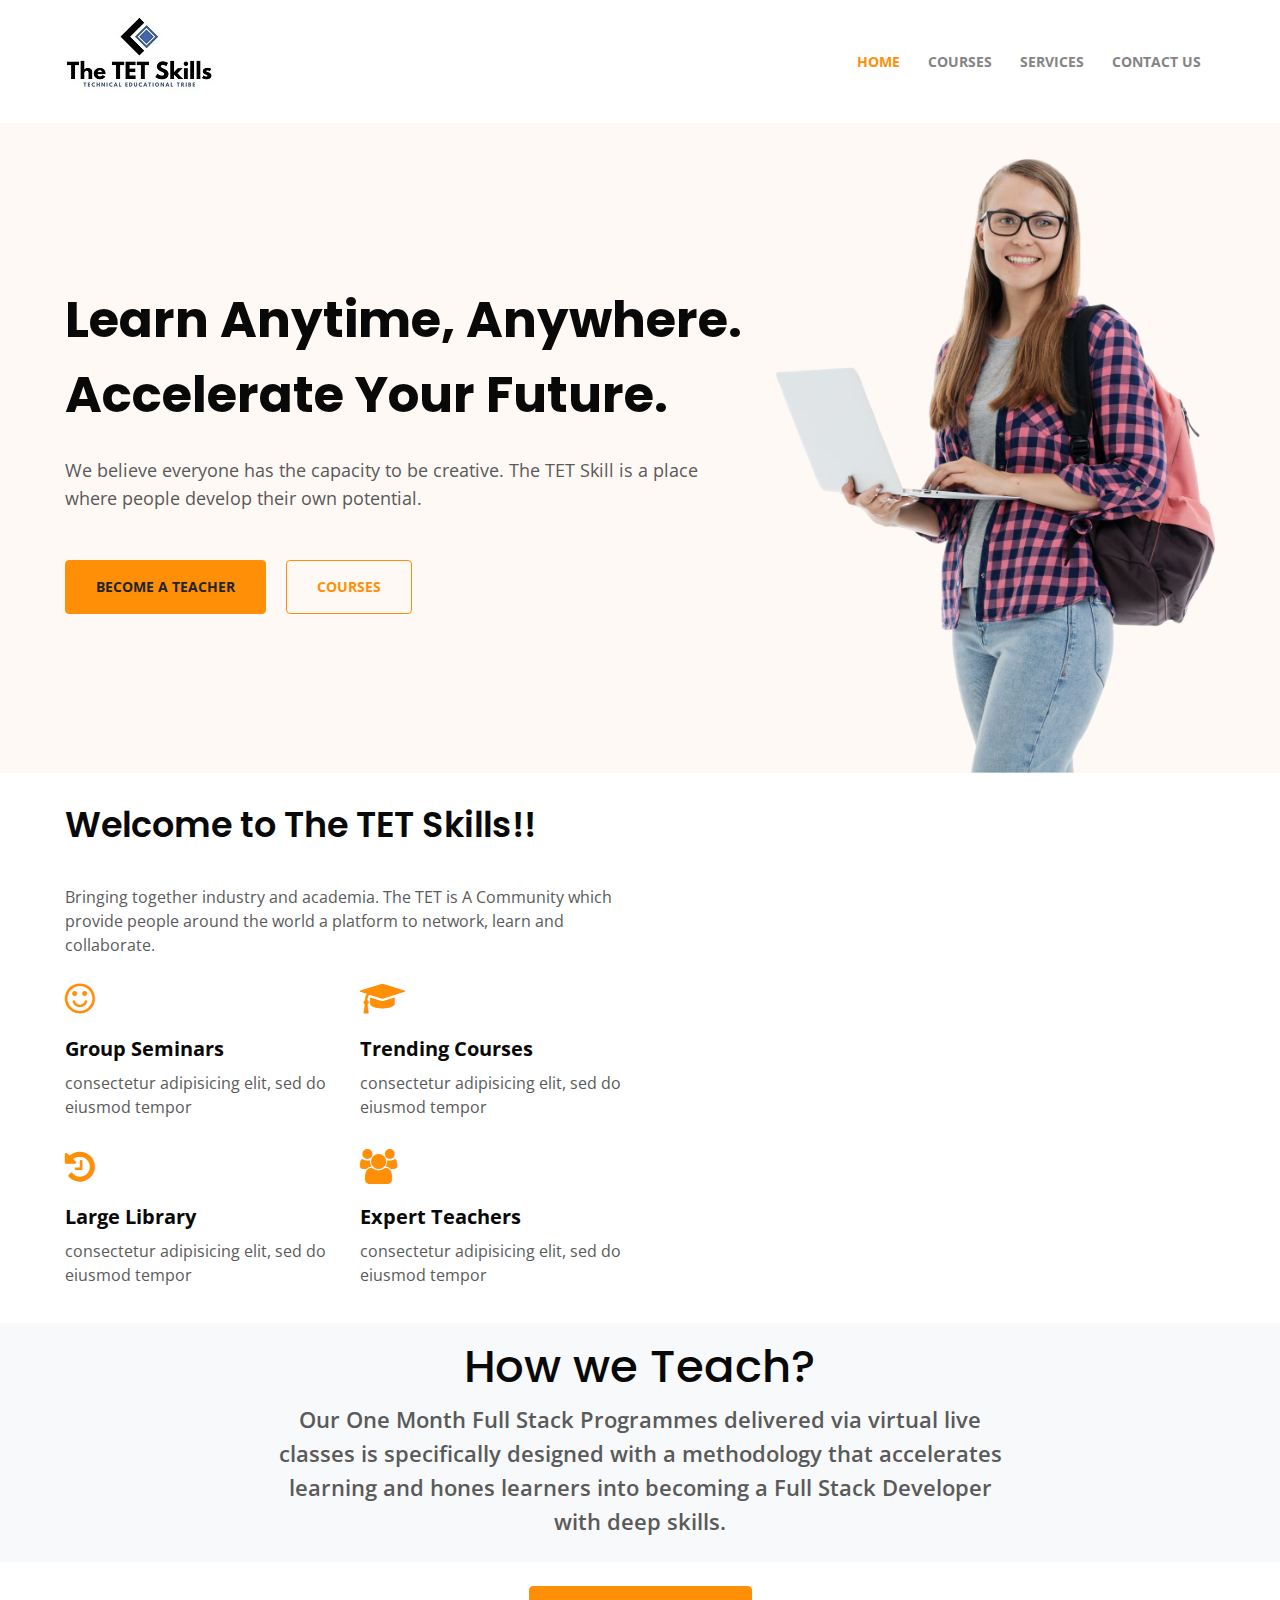
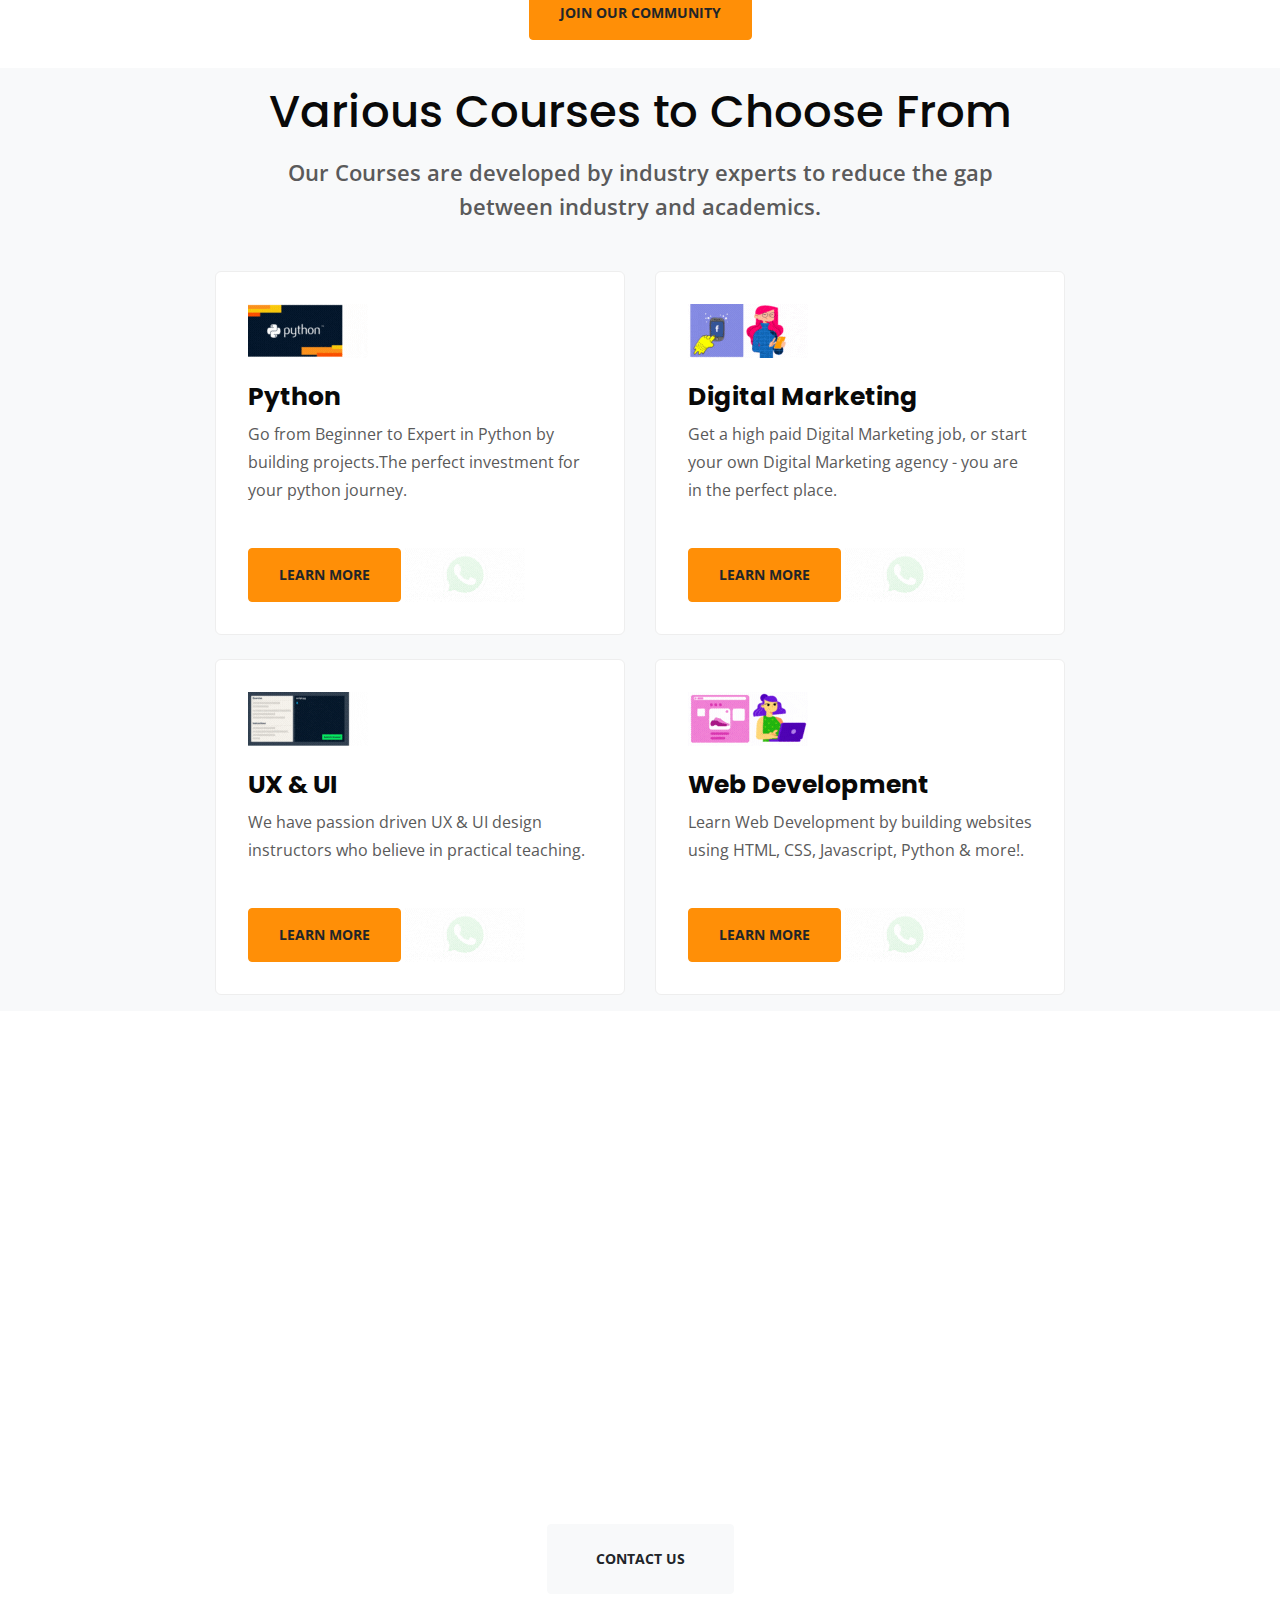
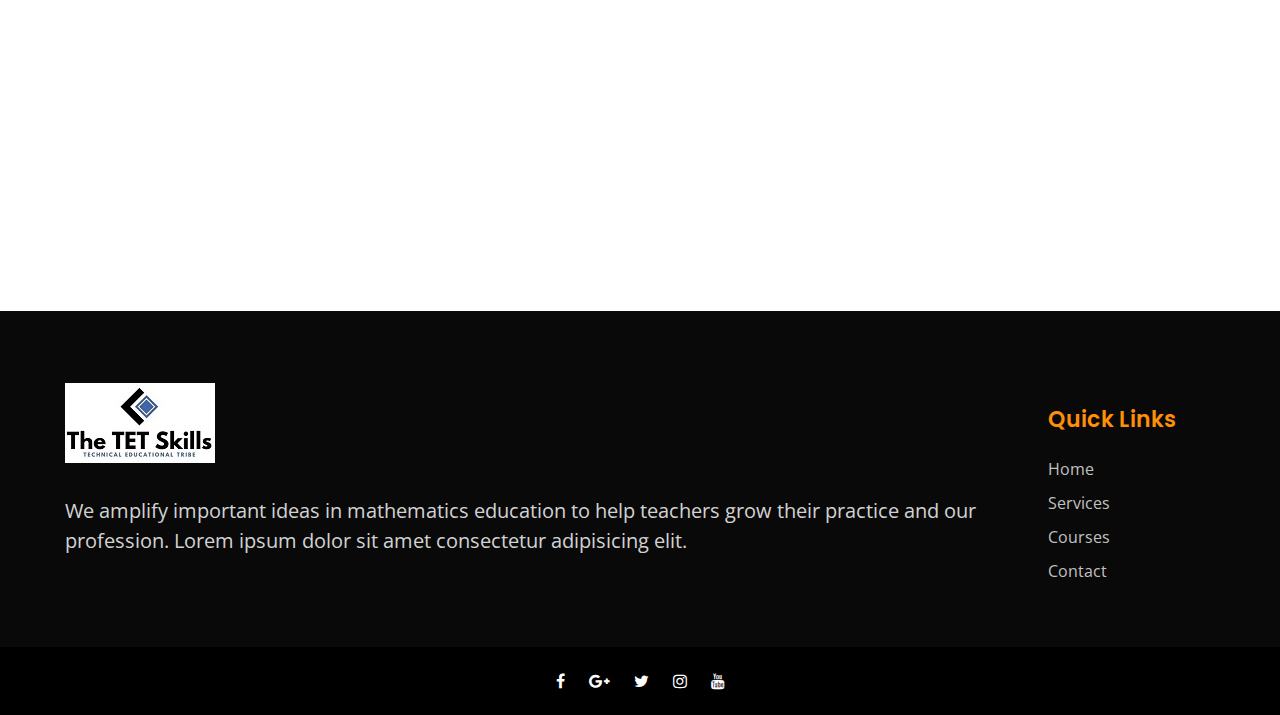
==== commit 61071d87: "first commit" ====
--- a/index.html
+++ b/index.html
@@ -91,7 +91,7 @@
         <div class="col-lg-6 cwp23-text">
           <div class="cwp23-title">
             <h3>Welcome to The TET Skills!! </h3>
-            <p class="mt-2 mb-4">Bringing together industry and academia. <br> The TET is A Community which provide people around the world a platform to network, learn and collaborate..</p>
+            <p class="mt-2 mb-4">Bringing together industry and academia. The TET is A Community which provide people around the world a platform to network, learn and collaborate.</p>
           </div>
 
           <div class="cwp23-text-cols">
@@ -123,20 +123,14 @@
       </div>
     </div>
   </div>
-  <div class="new-block py-1">
-    <div class="container py-lg-3">
-      <div class="header-section text-center">
-        <a href="https://api.whatsapp.com/message/RNFANLZG2U4WH1" class="btn btn-primary theme-button">Join our Community</a>
-      </div>
-    </div>
-  </div>
+
 </section>
 <!--section class="w3l-index5" id="about">
   <div class="new-block py-0">
     <div class="container py-lg-3">
       <div class="header-section text-center"-->
-        <section class="w3l-index-block4 py-3">
-          <div class="feature-16-main py-4">
+        <section class="w3l-index-block4 py-1">
+          <div class="feature-16-main py-2">
             <div class="container py-lg-2">
               <div class="header-section text-center">
         <h3>How we Teach? </h3>
@@ -146,166 +140,89 @@
               </div>
           </div>
           </div>
+          <div class="new-block py-4">
+            <div class="container py-0 lg-3">
+              <div class="header-section text-center">
+                <a href="https://api.whatsapp.com/message/RNFANLZG2U4WH1" class="btn btn-primary theme-button">Join our Community</a>
+              </div>
+            </div>
+          </div>
         </section>
-  <!--  //Main banner section -->
-  <section class="w3l-courses">
-    <div class="blog py-0" id="courses">
-      <div class="container py-lg-5">
-        <div class="header-section text-center">
-          <h3 class="mb-2">Various courses to choose from</h3>
-        </div>
-        
-        <div class="row mt-md-5 mt-4">
-          <div class="col-md-12 mx-auto">
-            <div class="owl-two owl-carousel owl-theme">
-              <div class="item">
-                <div class="card">
-                  <div class="card-header p-0 position-relative">
-                    <a href="course.html" class="zoom d-block">
-                      <img class="card-img-bottom d-block" src="assets/images/g1.gif" alt="Card image cap">
-                    </a>
-                    <div class="author">
-                      <!--div class="author-image">
-                        <img src="assets/images/student2.jpg" class="img-fluid rounded-circle" title="Adam Ster" alt="author image">
-                      </div-->
-                      <div class="course-title">
-                        <a href="course.html">PYTHON</a>
-                      </div>
-                    </div>
-                  </div>
-                  <div class="card-body course-details">
-                    <div class="price-review d-flex justify-content-between mb-1align-items-center">
-                      <p>Rs.2500/-</p>
-                      <!--a href="#url" class="reviews d-inline-block">(56 Reviews)</a-->
-                    </div>
-                    <a href="course.html" class="course-desc">Go from Beginner to Expert in Python by building projects.The perfect investment for your python journey.</a>
-                  </div>
-                  <div class="card-footer course-price-view">
-                    <ul class="blog-list">
-                      <li>
-                          <a href="#url"><span class="fa fa-heart"></span> 98</a>
-                      </li>
-                      <li>
-                        <a href="#url"><span class="fa fa-user"></span> 15</a>
-                      </li>
-                  </ul>
-                  </div>
-                </div>              
-              </div>
-  
-              <div class="item">
-                <div class="card">
-                  <div class="card-header p-0 position-relative">
-                    <a href="course.html" class="zoom d-block">
-                      <img class="card-img-bottom d-block" src="assets/images/g2.gif" alt="Card image cap">
-                    </a>
-                    <div class="author">
-                      <!--div class="author-image">
-                        <img src="assets/images/student3.jpg" class="img-fluid rounded-circle" title="Adam Ster" alt="author image">
-                      </div-->
-                      <div class="course-title">
-                        <a href="course.html">DIGITAL MARKETING</a>
-                      </div>
-                    </div>
-                  </div>
-                  <div class="card-body course-details">
-                    <div class="price-review d-flex justify-content-between mb-1align-items-center">
-                      <p>Rs.2500/-</p>
-                      <!--a href="#url" class="reviews d-inline-block">(56 Reviews)</a-->
-                    </div>
-                    <a href="course.html" class="course-desc">Get a high paid Digital Marketing job, or start your own Digital Marketing agency.You are in the right place.</a>
-                  </div>
-                  <div class="card-footer course-price-view">
-                    <ul class="blog-list">
-                      <li>
-                          <a href="#url"><span class="fa fa-heart"></span> 98</a>
-                      </li>
-                      <li>
-                        <a href="#url"><span class="fa fa-user"></span> 15</a>
-                      </li>
-                  </ul>
-                  </div>
-                </div>              
-              </div>
-              
-              <div class="item">
-                <div class="card">
-                  <div class="card-header p-0 position-relative">
-                    <a href="course.html" class="zoom d-block">
-                      <img class="card-img-bottom d-block" src="assets/images/uig.gif" alt="Card image cap">
-                    </a>
-                    <div class="author">
-                      <!--div class="author-image">
-                        <img src="assets/images/student4.jpg" class="img-fluid rounded-circle" title="Adam Ster" alt="author image">
-                      </div-->
-                      <div class="course-title">
-                        <a href="course.html">UI & UX</a>
-                      </div>
-                    </div>
-                  </div>
-                  <div class="card-body course-details">
-                    <div class="price-review d-flex justify-content-between mb-1align-items-center">
-                      <p>Rs.2500/-</p>
-                      <!--a href="#url" class="reviews d-inline-block">(56 Reviews)</a-->
-                    </div>
-                    <a href="course.html" class="course-desc">We have passion driven UX & UI design instructors who believe in practical teaching.</a>
-                  </div>
-                  <div class="card-footer course-price-view">
-                    <ul class="blog-list">
-                      <li>
-                          <a href="#url"><span class="fa fa-heart"></span> 98</a>
-                      </li>
-                      <li>
-                        <a href="#url"><span class="fa fa-user"></span> 15</a>
-                      </li>
-                  </ul>
-                  </div>
-                </div>              
-              </div>
-  
-              <div class="item">
-                <div class="card">
-                  <div class="card-header p-0 position-relative">
-                    <a href="course.html" class="zoom d-block">
-                      <img class="card-img-bottom d-block" src="assets/images/g5.gif" alt="Card image cap">
-                    </a>
-                    <div class="author">
-                      <!--div class="author-image">
-                        <img src="assets/images/student1.jpg" class="img-fluid rounded-circle" title="Adam Ster" alt="author image">
-                      </div-->
-                      <div class="course-title">
-                        <a href="course.html">WEB DEVELOPMENT</a>
-                      </div>
-                    </div>
-                  </div>
-                  <div class="card-body course-details">
-                    <div class="price-review d-flex justify-content-between mb-1align-items-center">
-                      <p>Rs.2500/-</p>
-                      <!--a href="#url" class="reviews d-inline-block">(56 Reviews)</a-->
-                    </div>
-                    <a href="course.html" class="course-desc">earn Web Development by building websites using HTML, CSS, Javascript, Python & more!.</a>
-                  </div>
-                  <div class="card-footer course-price-view">
-                    <ul class="blog-list">
-                      <li>
-                          <a href="#url"><span class="fa fa-heart"></span> 98</a>
-                      </li>
-                      <li>
-                        <a href="#url"><span class="fa fa-user"></span> 15</a>
-                      </li>
-                  </ul>
-                  </div>
-                </div>              
-              </div>
-                 
-            </div>
-          </div>
-        </div>
-  
-      </div>
-    </div>
-  </section>
-   <!--  Intro section -->
+ 
+  <section class="w3l-index-block4">
+		<div class="feature-16-main py-0">
+		  <div class="container py-lg-3">
+			<div class="header-section text-center">
+			  <h3>Various Courses to Choose From</h3>
+			  <p class="mt-3 mb-5">Our Courses are developed by industry experts to reduce the gap between industry and academics.</p>
+			</div>
+			<div class="features-grids">
+			  <div class="row">
+				<!--div class="col-md-6"-->
+					<div class="col-md-6 mt-md-0 mt-4">
+				  <div class="feature-16-gd">
+					<div class="icon">
+					  <img src="assets/images/python.gif " class="img-fluid" alt="" />
+					</div>
+					<div class="feature-16-gd-info">
+					  <h4 class="mt-4 mb-2">Python</h4>
+					  <p>Go from Beginner to Expert in Python by building projects.The perfect investment for your python journey.</p>
+					  
+					  <a href="course.html" class="btn btn-primary theme-button mt-4">LEARN MORE</a>
+					  <a href="https://api.whatsapp.com/message/RNFANLZG2U4WH1"> <img src="assets/images/bt.gif" class="img-fluid mt-4"/> </a>
+					</div>
+				  </div>
+				</div>
+				<div class="col-md-6 mt-md-0 mt-4">
+				  <div class="feature-16-gd">
+					<div class="icon">
+					  <img src="assets/images/dm.gif" class="img-fluid" alt="" />
+					</div>
+					<div class="feature-16-gd-info">
+					  <h4 class="mt-4 mb-2">Digital Marketing</h4>
+					  <p>Get a high paid Digital Marketing job, or start your own Digital Marketing agency - you are in the perfect place.</p>
+					 
+					  <a href="course.html" class="btn btn-primary theme-button mt-4">LEARN MORE</a>
+					<a href="https://api.whatsapp.com/message/RNFANLZG2U4WH1"> <img src="assets/images/bt.gif" class="img-fluid mt-4"/>  </a>
+					</div>
+				  </div>
+				</div>
+				<div class="col-md-6 mt-4">
+				  <div class="feature-16-gd">
+					<div class="icon">
+					  <img src="assets/images/ui.gif" class="img-fluid" alt="" />
+					</div>
+					<div class="feature-16-gd-info">
+					  <h4 class="mt-4 mb-2">UX & UI</h4>
+					  <p>We have passion driven UX & UI design instructors who believe in practical teaching.</p>
+					  
+					  <a href="course.html" class="btn btn-primary theme-button mt-4">LEARN MORE</a>
+					  <a href="https://api.whatsapp.com/message/RNFANLZG2U4WH1"> <img src="assets/images/bt.gif" class="img-fluid mt-4"/>  </a>
+					</div>
+				  </div>
+				</div>
+				<div class="col-md-6 mt-4">
+				  <div class="feature-16-gd">
+					<div class="icon">
+					  <img src="assets/images/web.gif" class="img-fluid" alt="" />
+					</div>
+					<div class="feature-16-gd-info">
+					  <h4 class="mt-4 mb-2">Web Development</h4>
+					  <p>Learn Web Development by building websites using HTML, CSS, Javascript, Python & more!.</p>
+					  
+					  <a href="course.html" class="btn btn-primary theme-button mt-4">LEARN MORE</a>
+					  <a href="https://api.whatsapp.com/message/RNFANLZG2U4WH1"> <img src="assets/images/bt.gif" class="img-fluid mt-4"/>  </a>
+					</div>
+				  </div>
+				</div>
+			  </div>
+			</div>     
+		  </div>
+		  
+		</div>
+		
+	  </section> 
+   <!--Intro section -->
     <section class="w3l-intro" id="intro">
       <div class="new-block top-bottom">
         <div class="container">
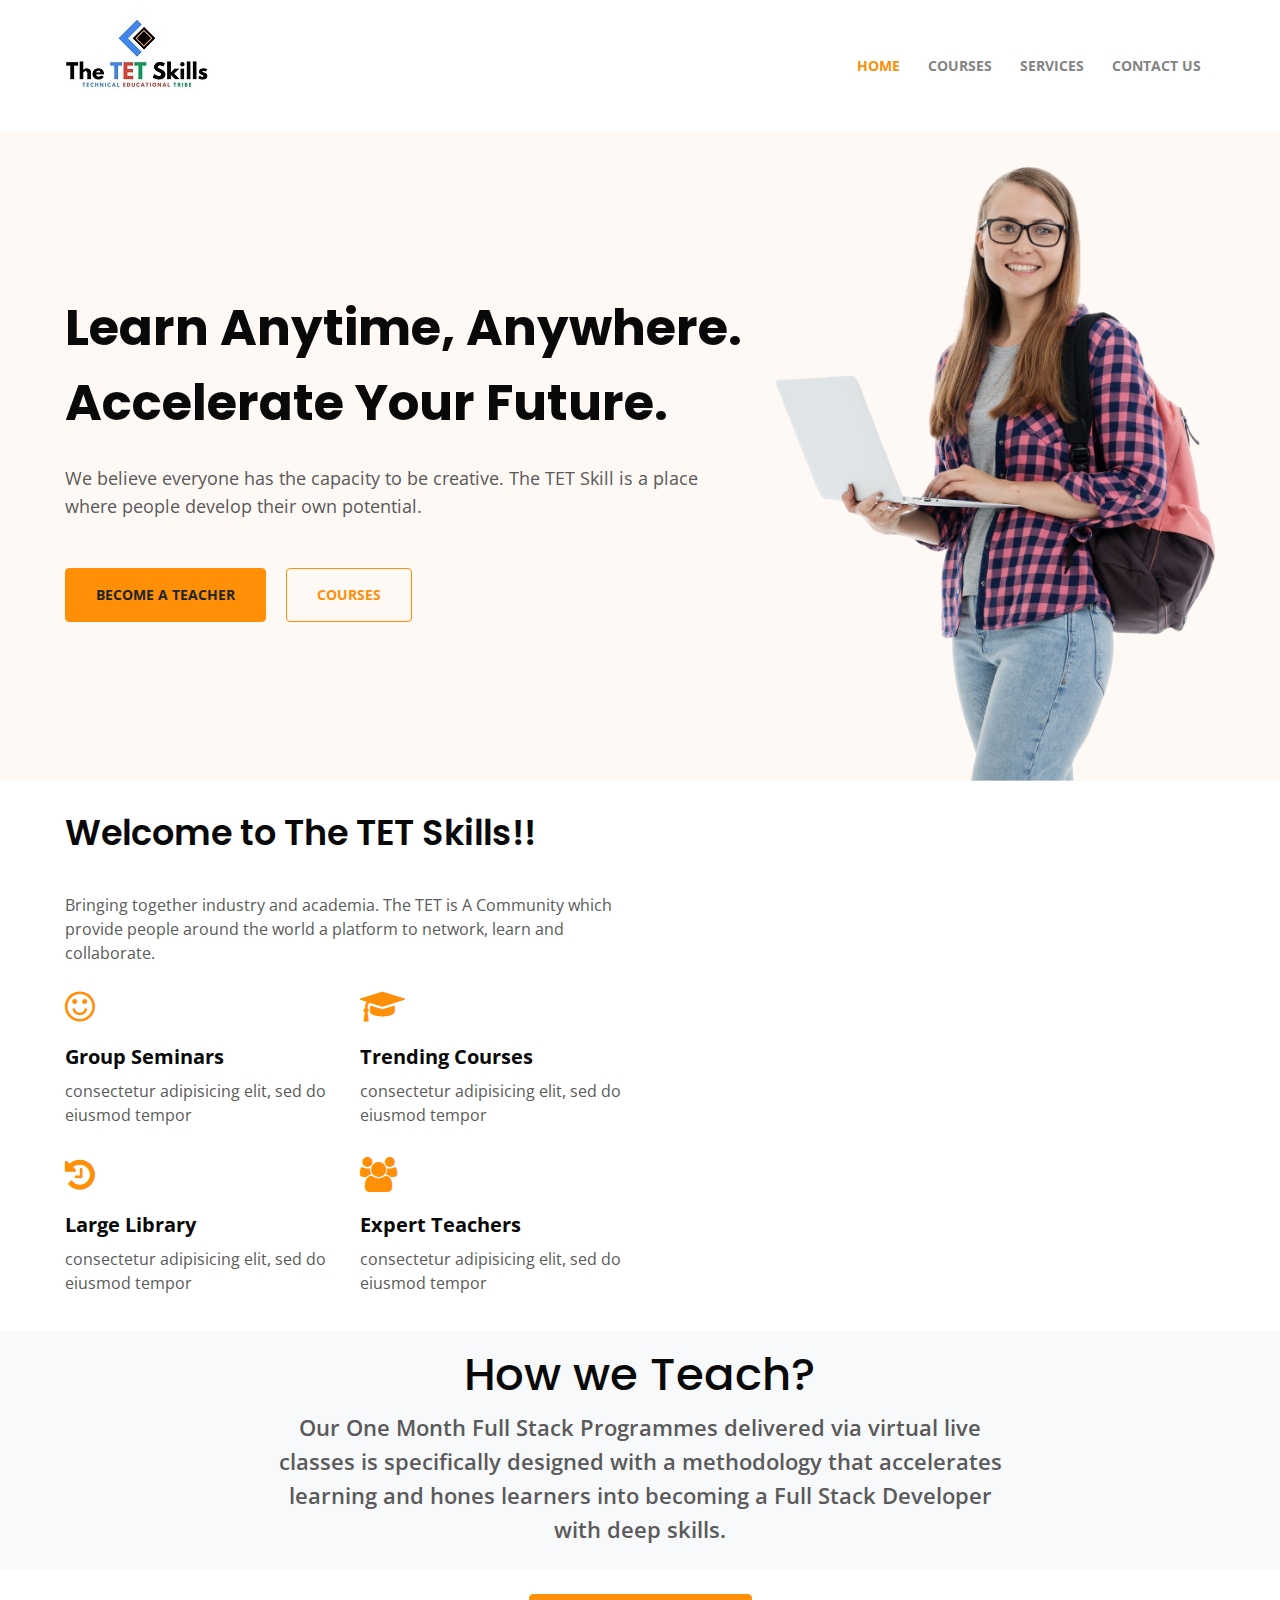
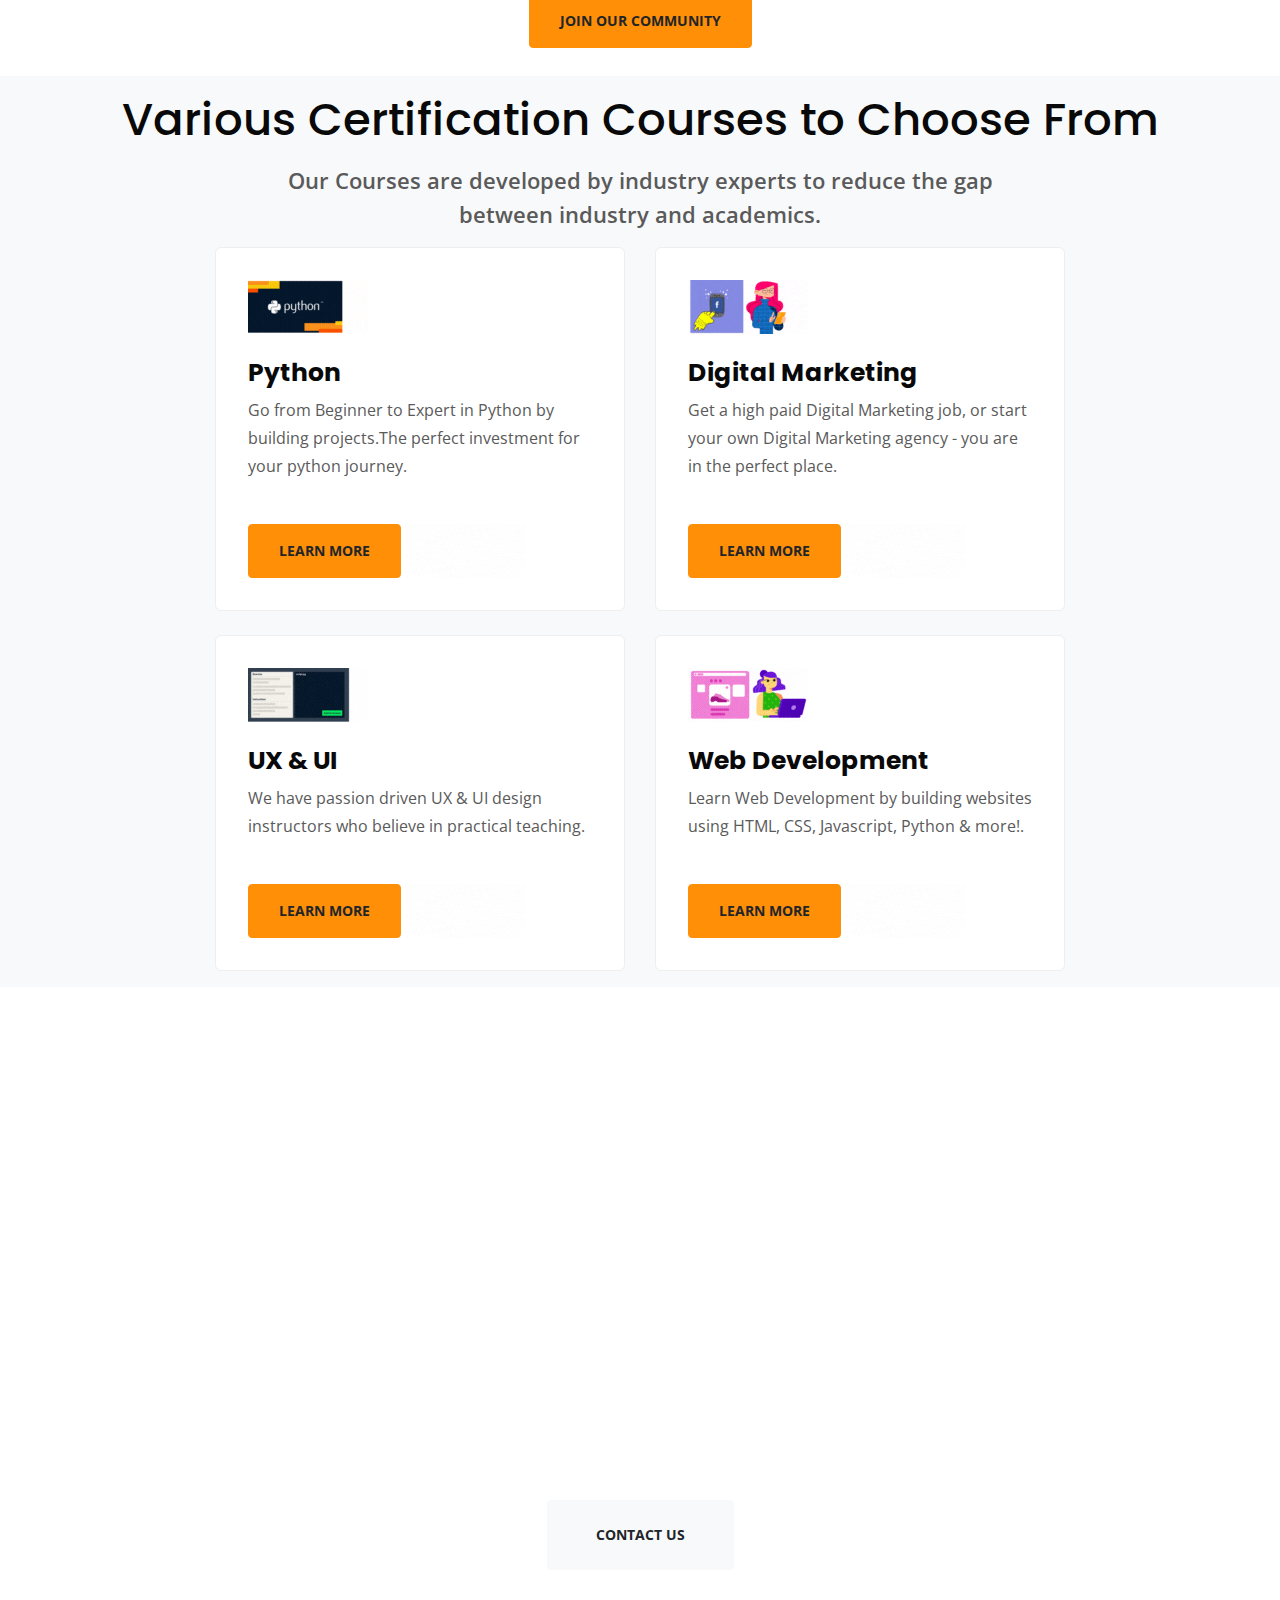
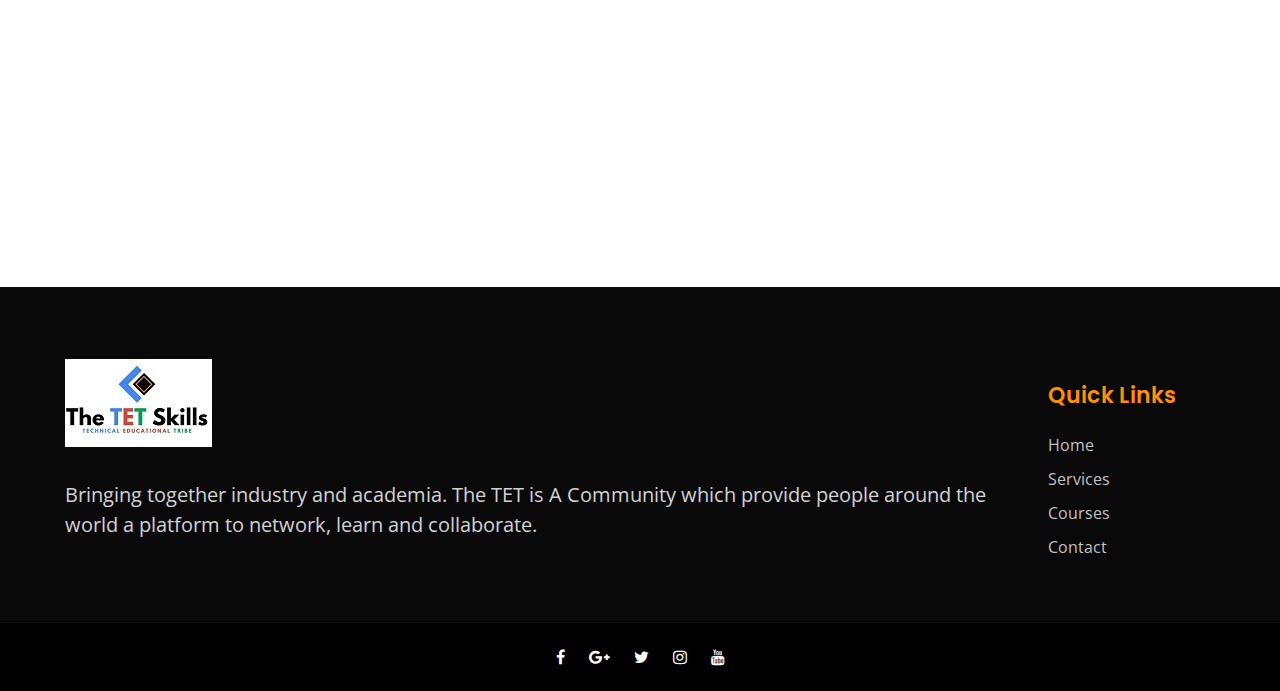
==== commit a5672031: "first commit" ====
--- a/index.html
+++ b/index.html
@@ -25,7 +25,7 @@
 		<div class="hero-header-11-content">
 			<div class="container">
 				<nav class="navbar navbar-expand-lg navbar-light py-md-2 py-0 px-0">
-					<a class="navbar-brand" href="index.html"><img src="assets/images/WhatsApp Image 2021-05-03 at 10.14.36 PM.jpeg" /></a>
+					<a class="navbar-brand" href="index.html"><img src="assets/images/LOGO1.jpg" /></a>
 					<!-- if logo is image enable this   
 				<a class="navbar-brand" href="#index.html">
 						<img src="image-path" alt="Your logo" title="Your logo" style="height:35px;" />
@@ -74,7 +74,7 @@
                <p class="my-4 mb-sm-5">We believe everyone has the capacity to be creative. The TET Skill is a place where people develop their own potential.
 
                </p><br>
-               <a href="contact.html" class="btn btn-primary theme-button mr-3">Become a Teacher</a>
+               <a href="teacher.html" class="btn btn-primary theme-button mr-3">Become a Teacher</a>
                <a href="course.html" class="btn btn-outline-primary theme-button">Courses</a>
                
              </div>
@@ -153,8 +153,8 @@
 		<div class="feature-16-main py-0">
 		  <div class="container py-lg-3">
 			<div class="header-section text-center">
-			  <h3>Various Courses to Choose From</h3>
-			  <p class="mt-3 mb-5">Our Courses are developed by industry experts to reduce the gap between industry and academics.</p>
+			  <h3>Various Certification Courses to Choose From</h3>
+			  <p class="mt-3 mb-3">Our Courses are developed by industry experts to reduce the gap between industry and academics.</p>
 			</div>
 			<div class="features-grids">
 			  <div class="row">
@@ -729,9 +729,8 @@
        <div class="container pb-lg-3">
          <div class="row footer-top-29">
            <div class="col-lg-10 col-md-6 footer-list-29 footer-1 mt-md-4">
-             <a class="footer-logo mb-md-3 mb-2" href="#url"><img src="assets/images/WhatsApp Image 2021-05-03 at 10.14.36 PM.jpeg" alt="" /></a>
-             <p>We amplify important ideas in mathematics education to help teachers grow their practice and our profession. Lorem ipsum dolor sit
-               amet consectetur adipisicing elit.</p>
+             <a class="footer-logo mb-md-3 mb-2" href="#url"><img src="assets/images/LOGO1.jpg" alt="" /></a>
+             <p>Bringing together industry and academia. The TET is A Community which provide people around the world a platform to network, learn and collaborate.</p>
            </div>
            <!--div class="col-lg-2 col-md-6 footer-list-29 footer-2 mt-5">
             <h6 class="footer-title-29">Explore More</h6>
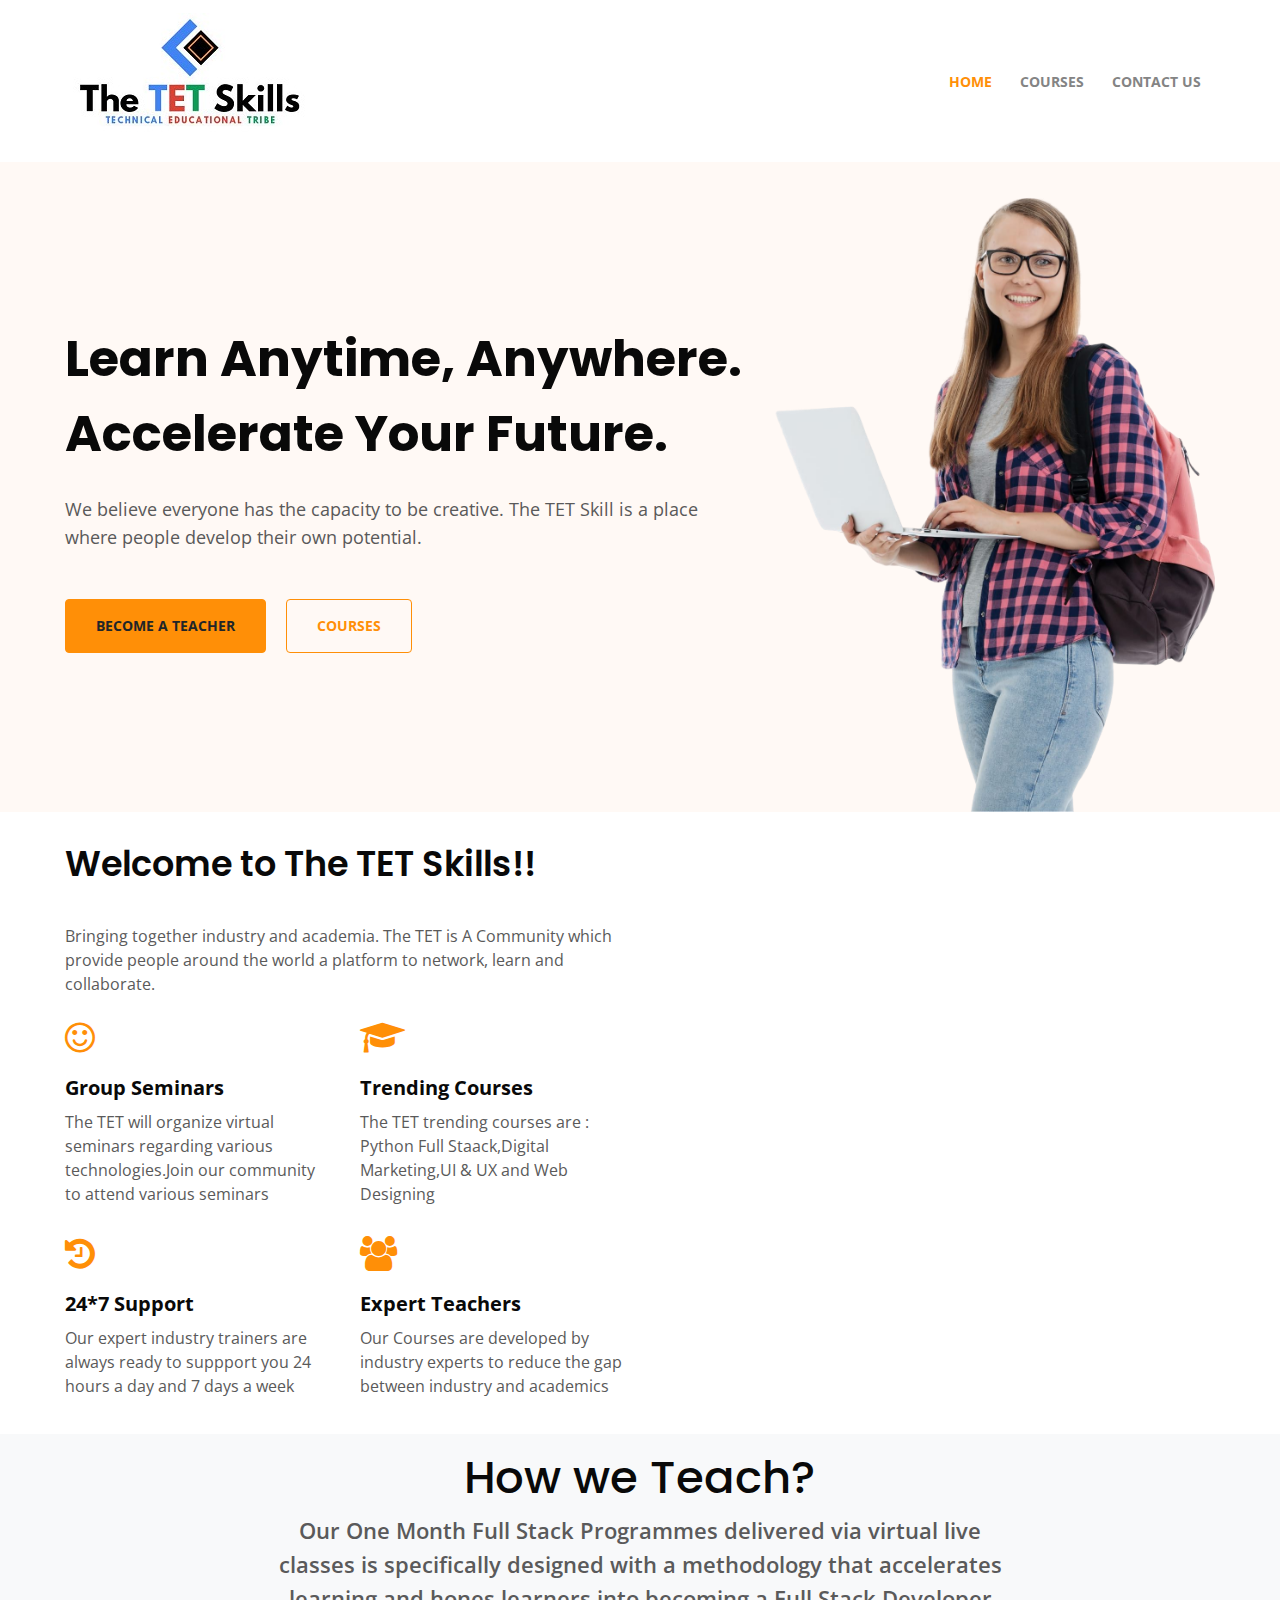
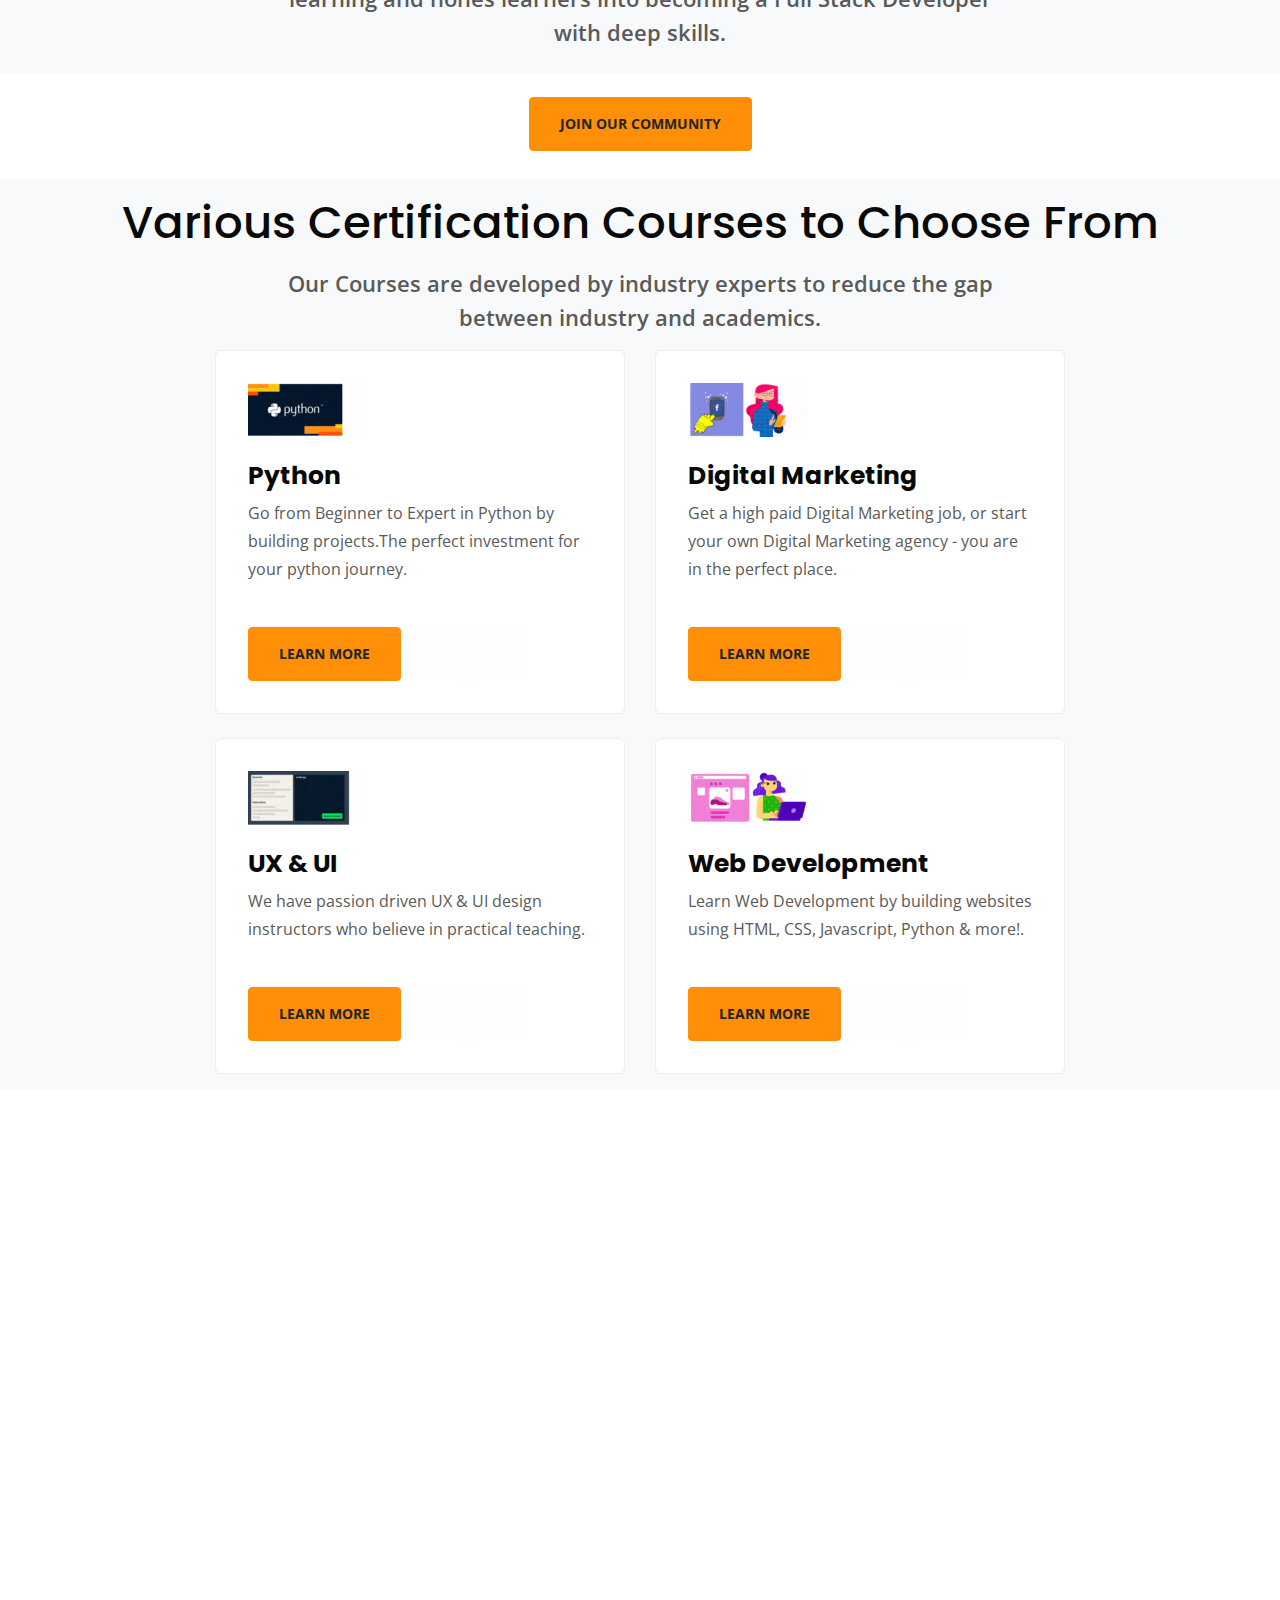
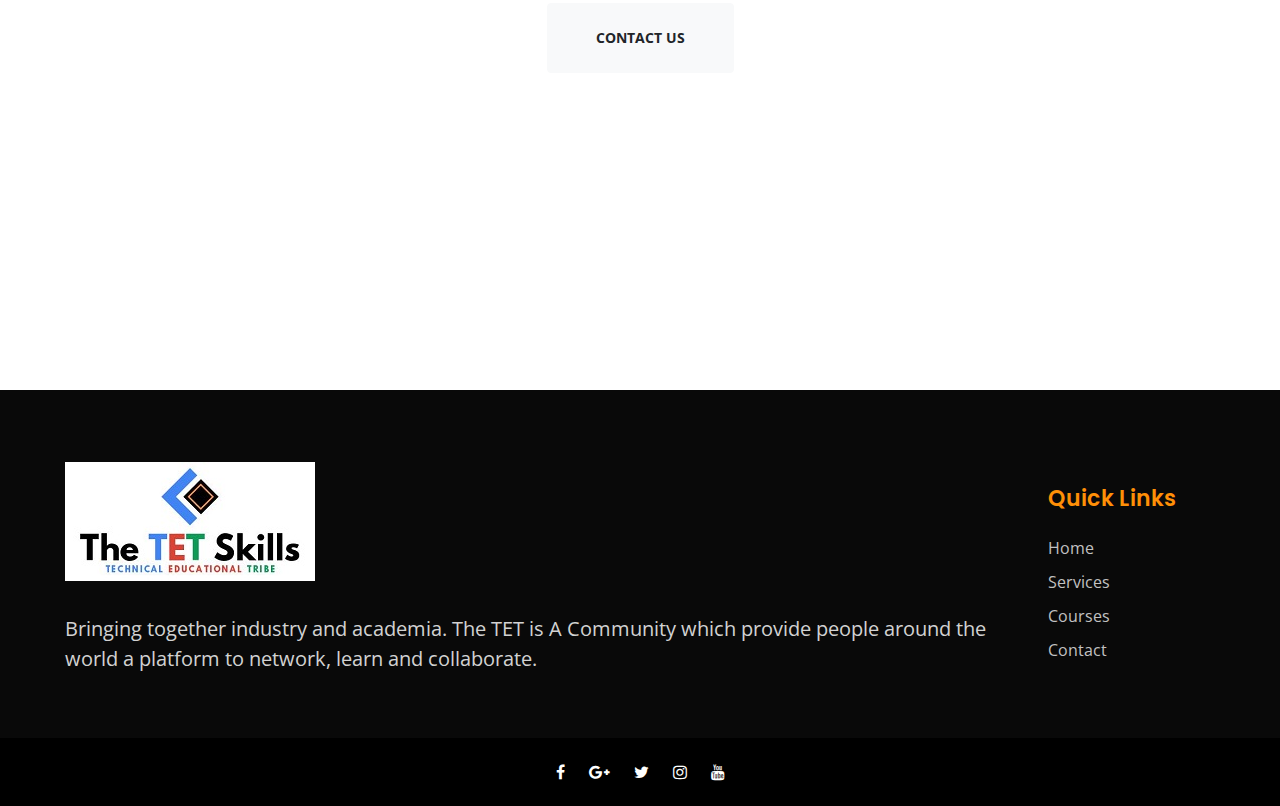
==== commit ab848109: "first commit" ====
--- a/index.html
+++ b/index.html
@@ -45,10 +45,10 @@
 							
               <li class="nav-item @@course-active">
 								<a class="nav-link" href="course.html">Courses</a>
-							</li>
+							<!--/li>
 							<li class="nav-item @@services-active">
 								<a class="nav-link" href="services.html">Services</a>
-							</li>
+							</li-->
 							<li class="nav-item @@contact-active">
 								<a class="nav-link" href="contact.html">Contact Us</a>
 							</li>
@@ -98,22 +98,22 @@
             <div class="column">
               <span class="fa fa-smile-o" aria-hidden="true"></span>
               <a href="services.html">Group Seminars</a>
-              <p>consectetur adipisicing elit, sed do eiusmod tempor </p>
+              <p>The TET will organize virtual seminars regarding various technologies.Join our community to attend various seminars</p>
             </div>
             <div class="column">
               <span class="fa fa-graduation-cap" aria-hidden="true"></span>
               <a href="services.html">Trending Courses</a>
-              <p>consectetur adipisicing elit, sed do eiusmod tempor </p>
+              <p>The TET trending courses are : Python Full Staack,Digital Marketing,UI & UX and Web Designing </p>
             </div>
             <div class="column">
               <span class="fa fa-history" aria-hidden="true"></span>
-              <a href="services.html">Large Library</a>
-              <p>consectetur adipisicing elit, sed do eiusmod tempor </p>
+              <a href="services.html">24*7 Support</a>
+              <p>Our expert industry trainers are always ready to suppport you 24 hours a day and 7 days a week </p>
             </div>
             <div class="column">
               <span class="fa fa-users" aria-hidden="true"></span>
               <a href="services.html">Expert Teachers</a>
-              <p>consectetur adipisicing elit, sed do eiusmod tempor </p>
+              <p>Our Courses are developed by industry experts to reduce the gap between industry and academics </p>
             </div>
           </div>
         </div>
